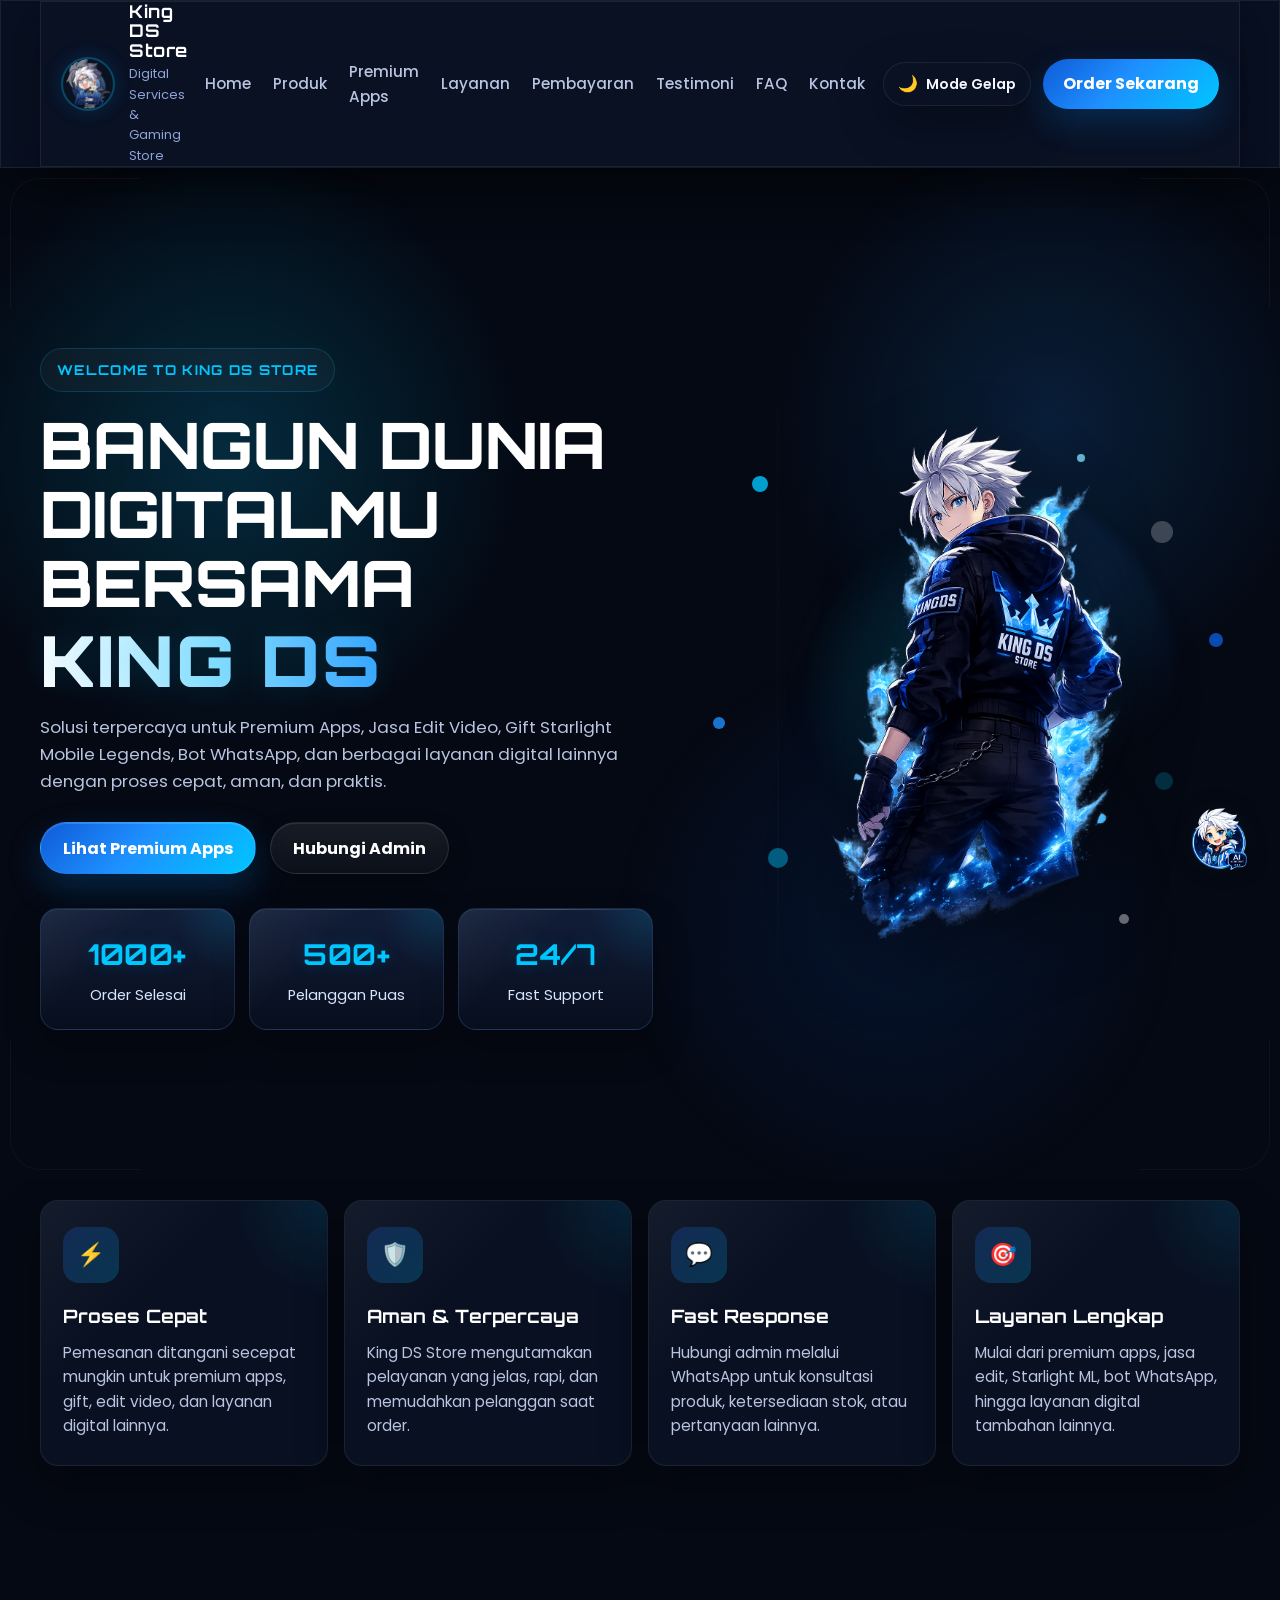
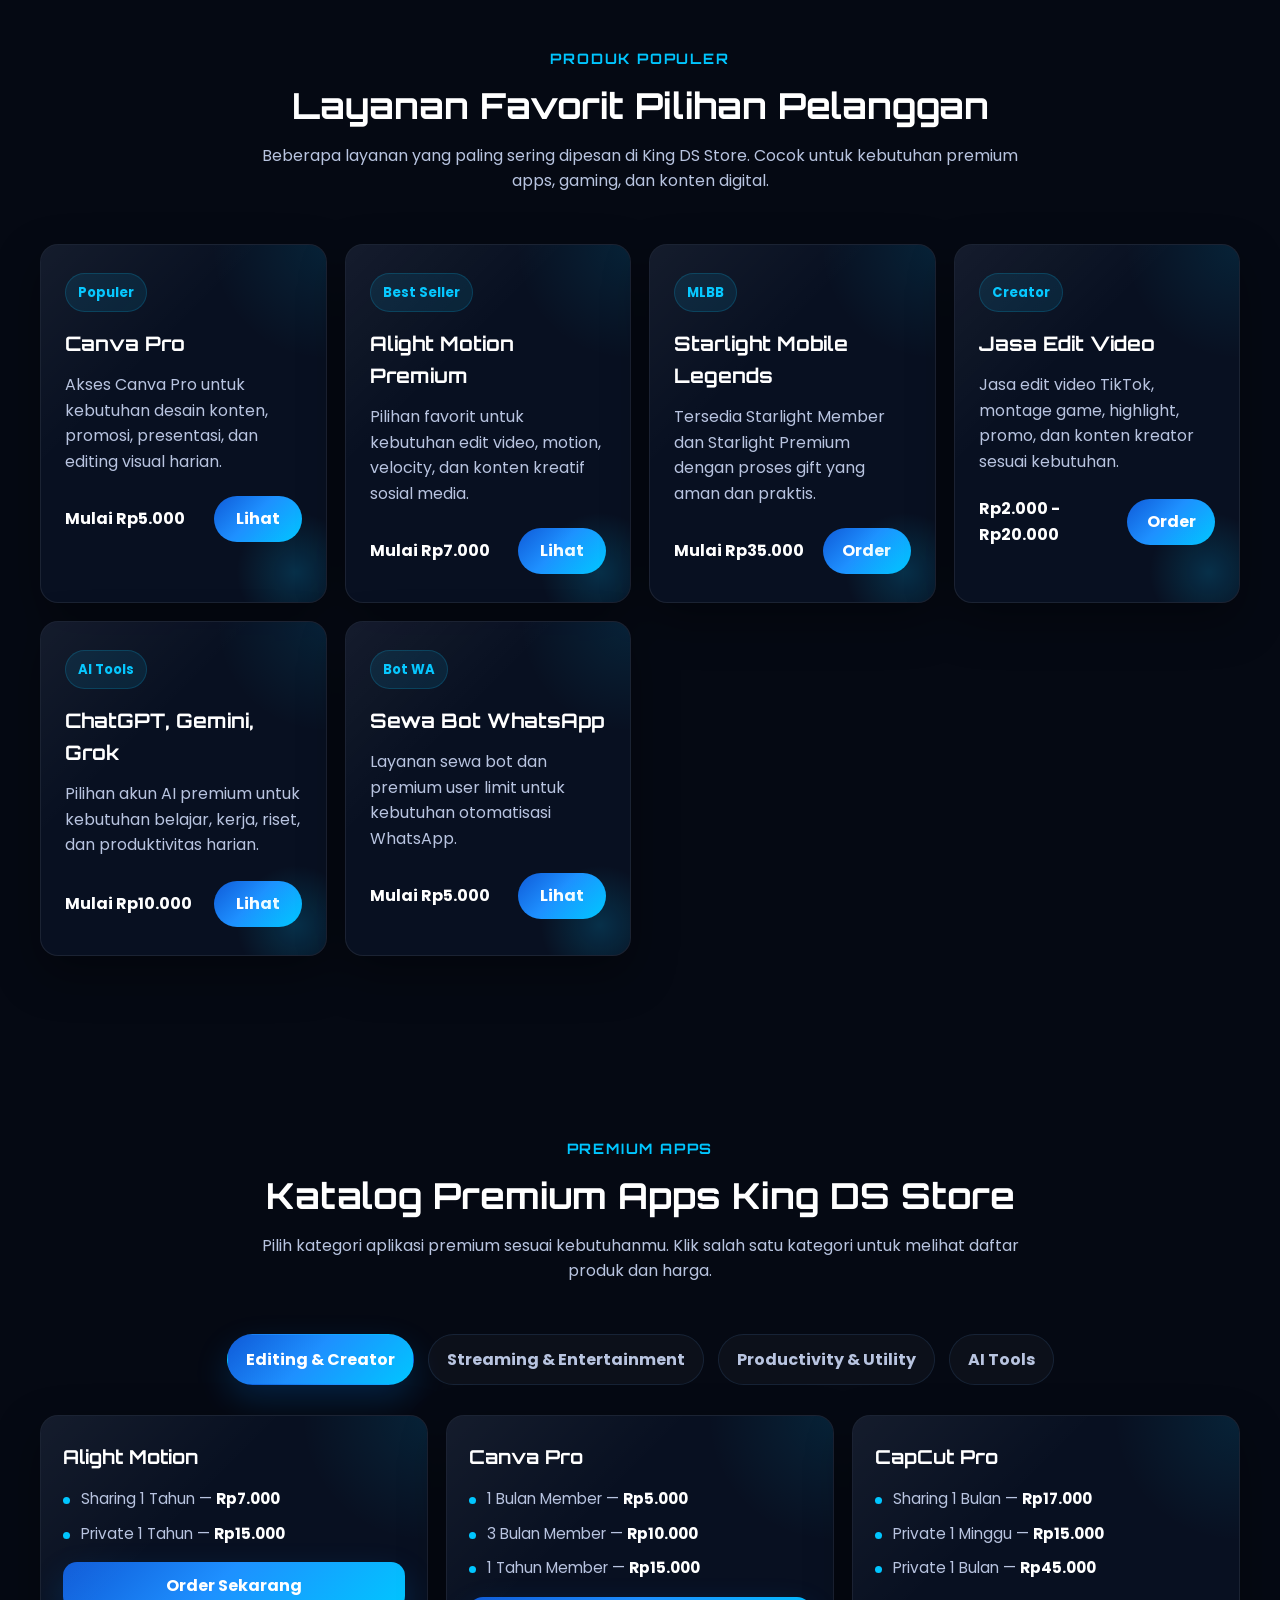
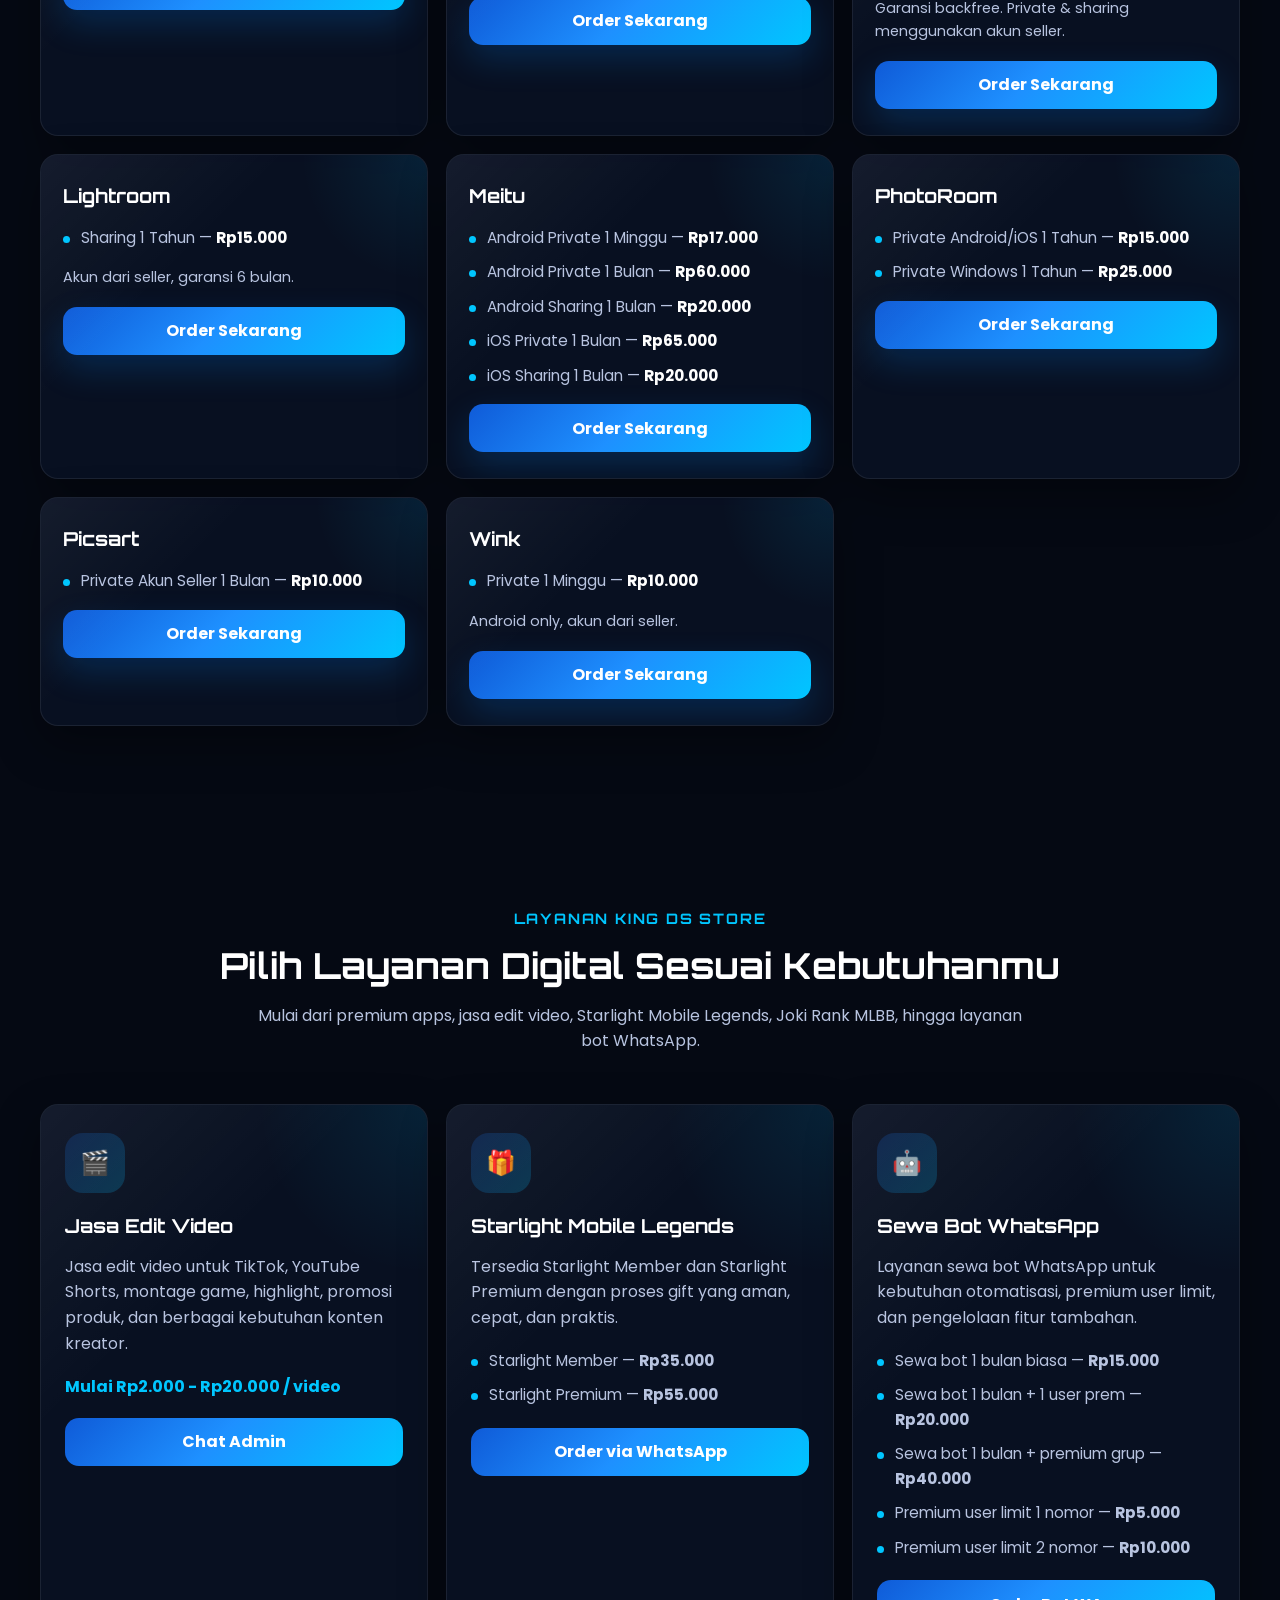
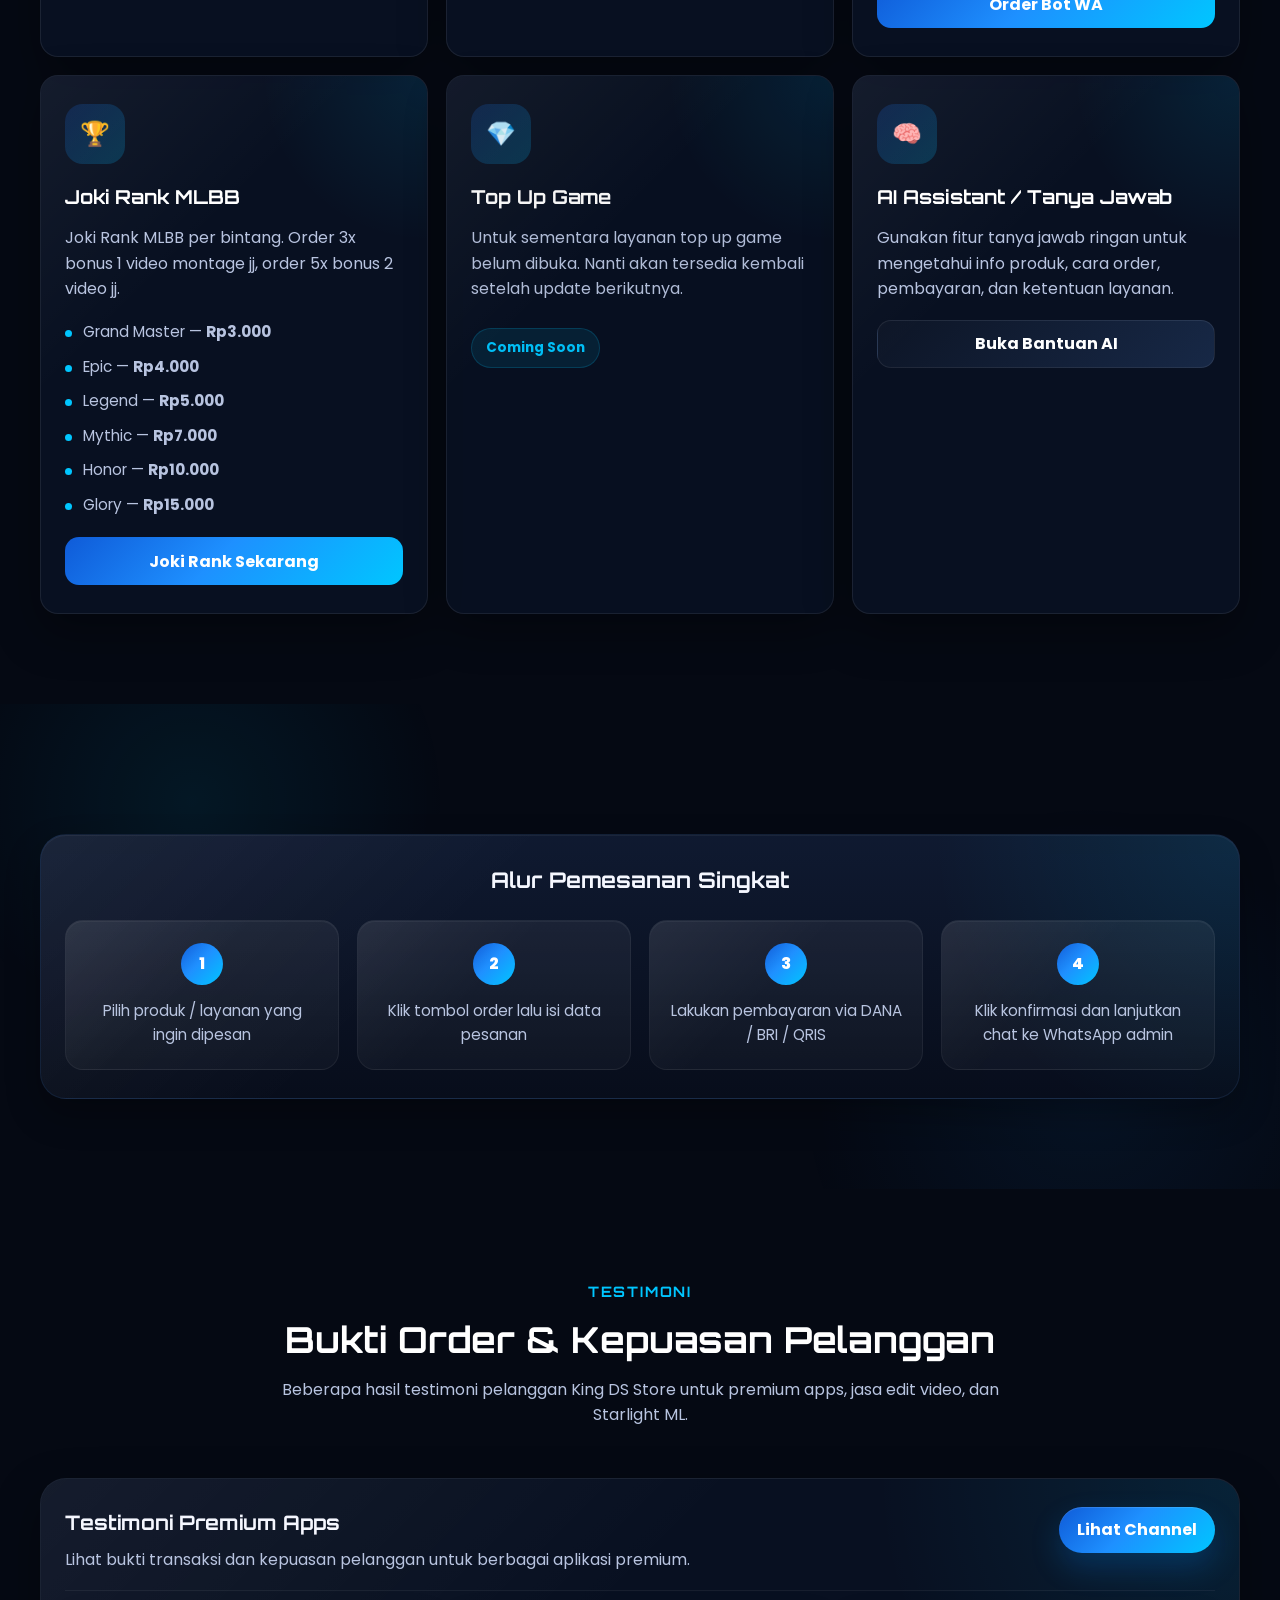
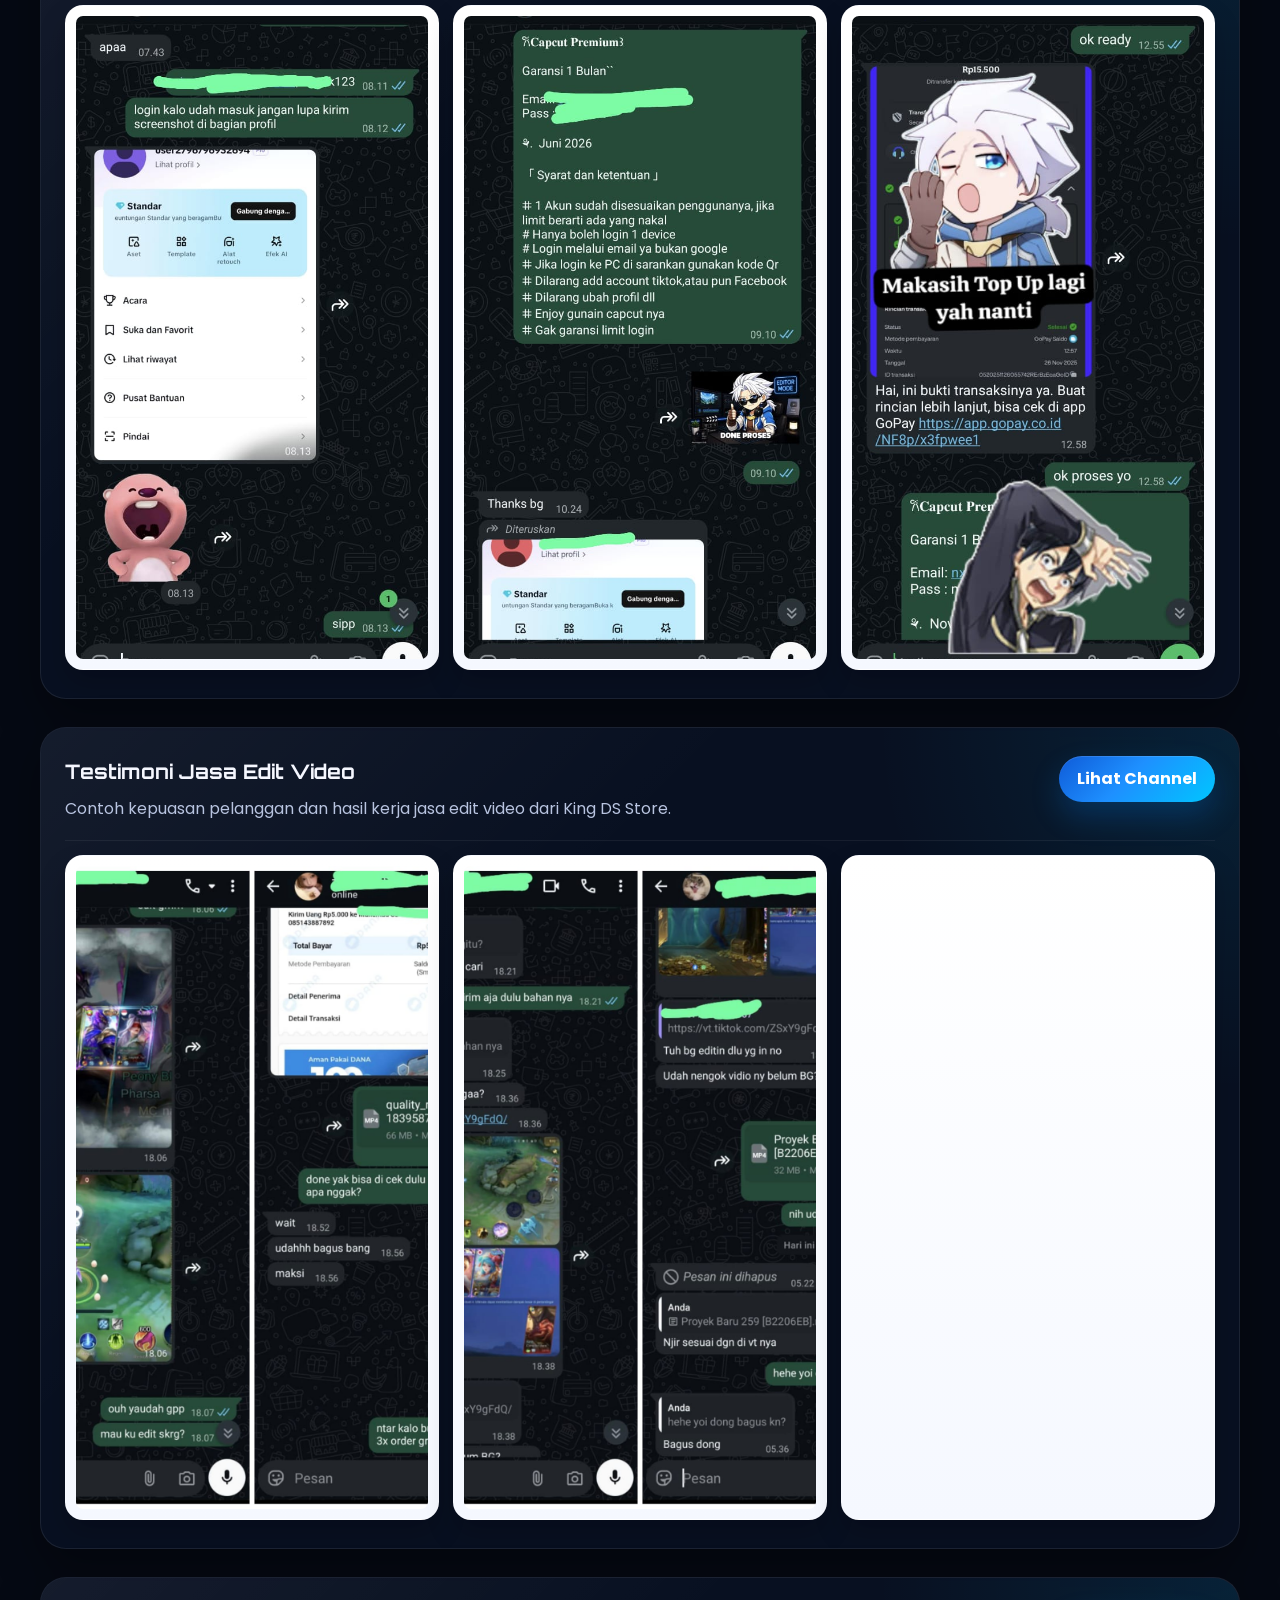
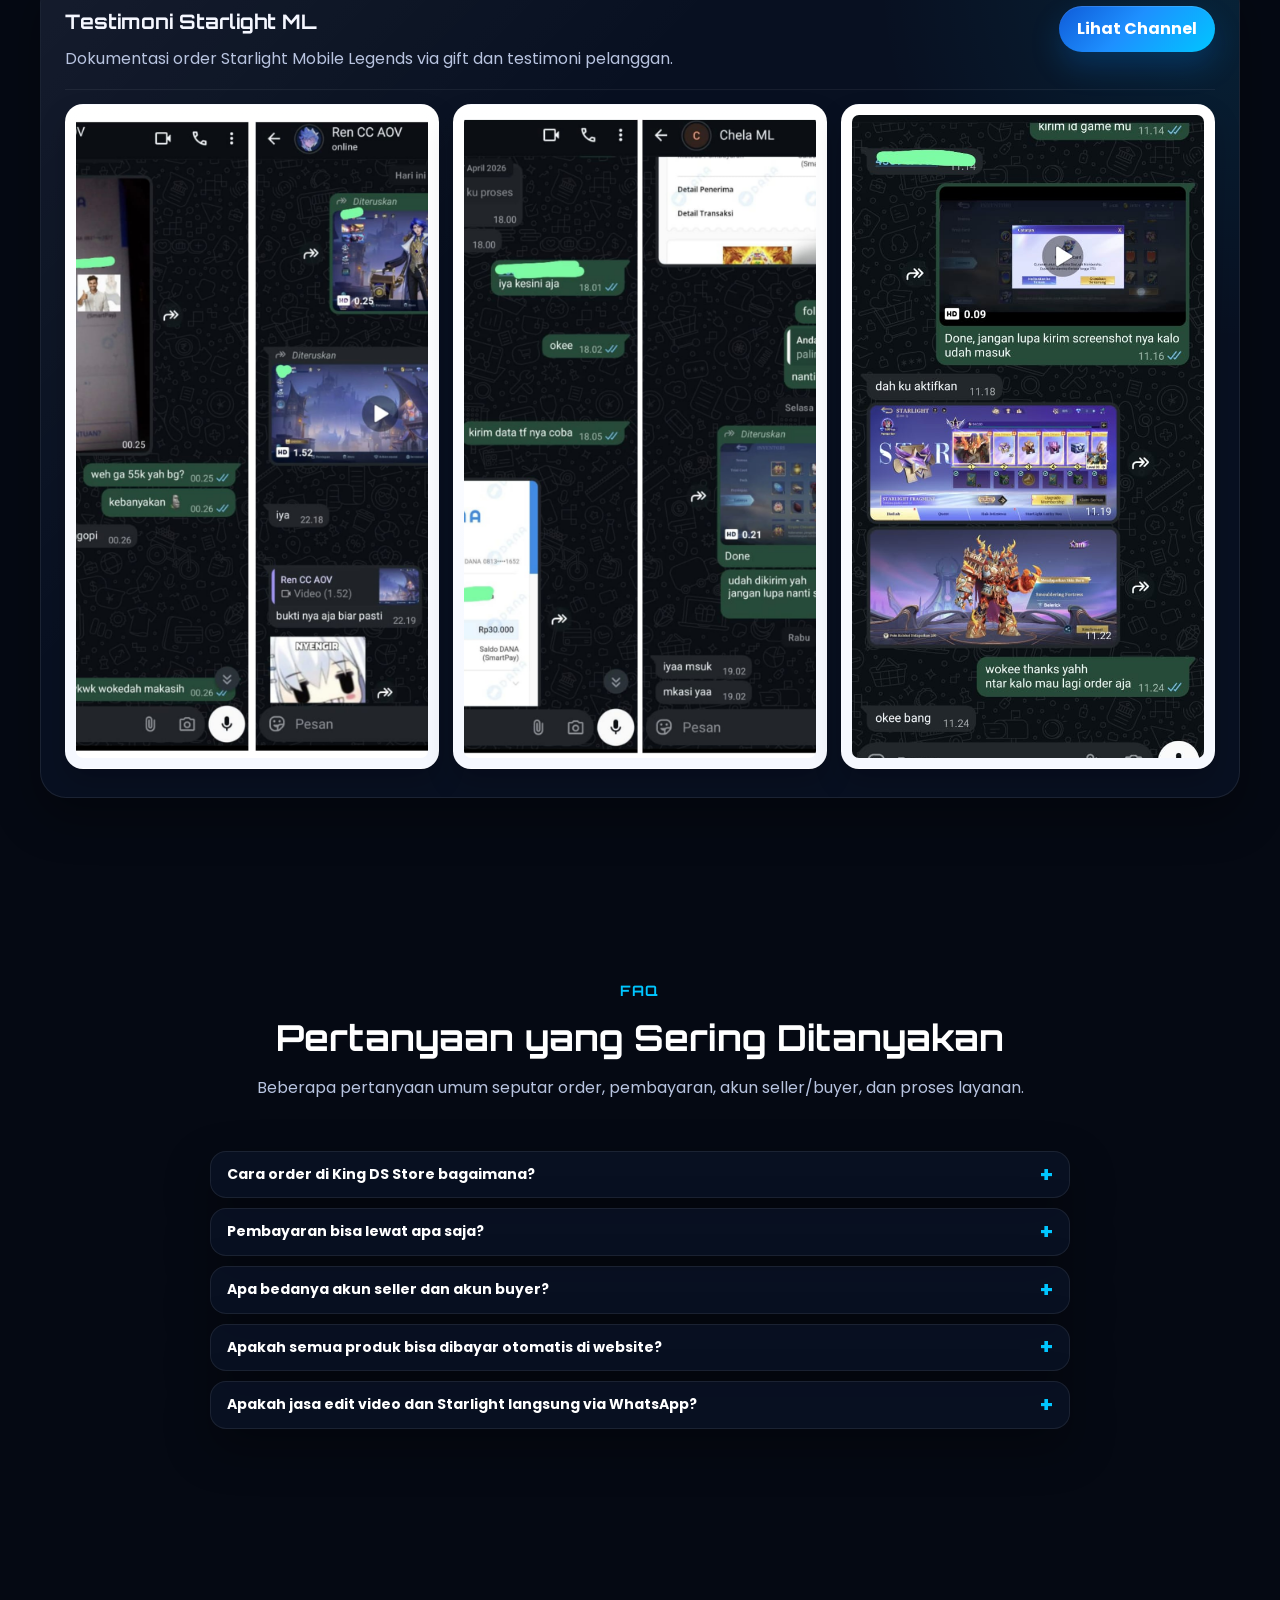
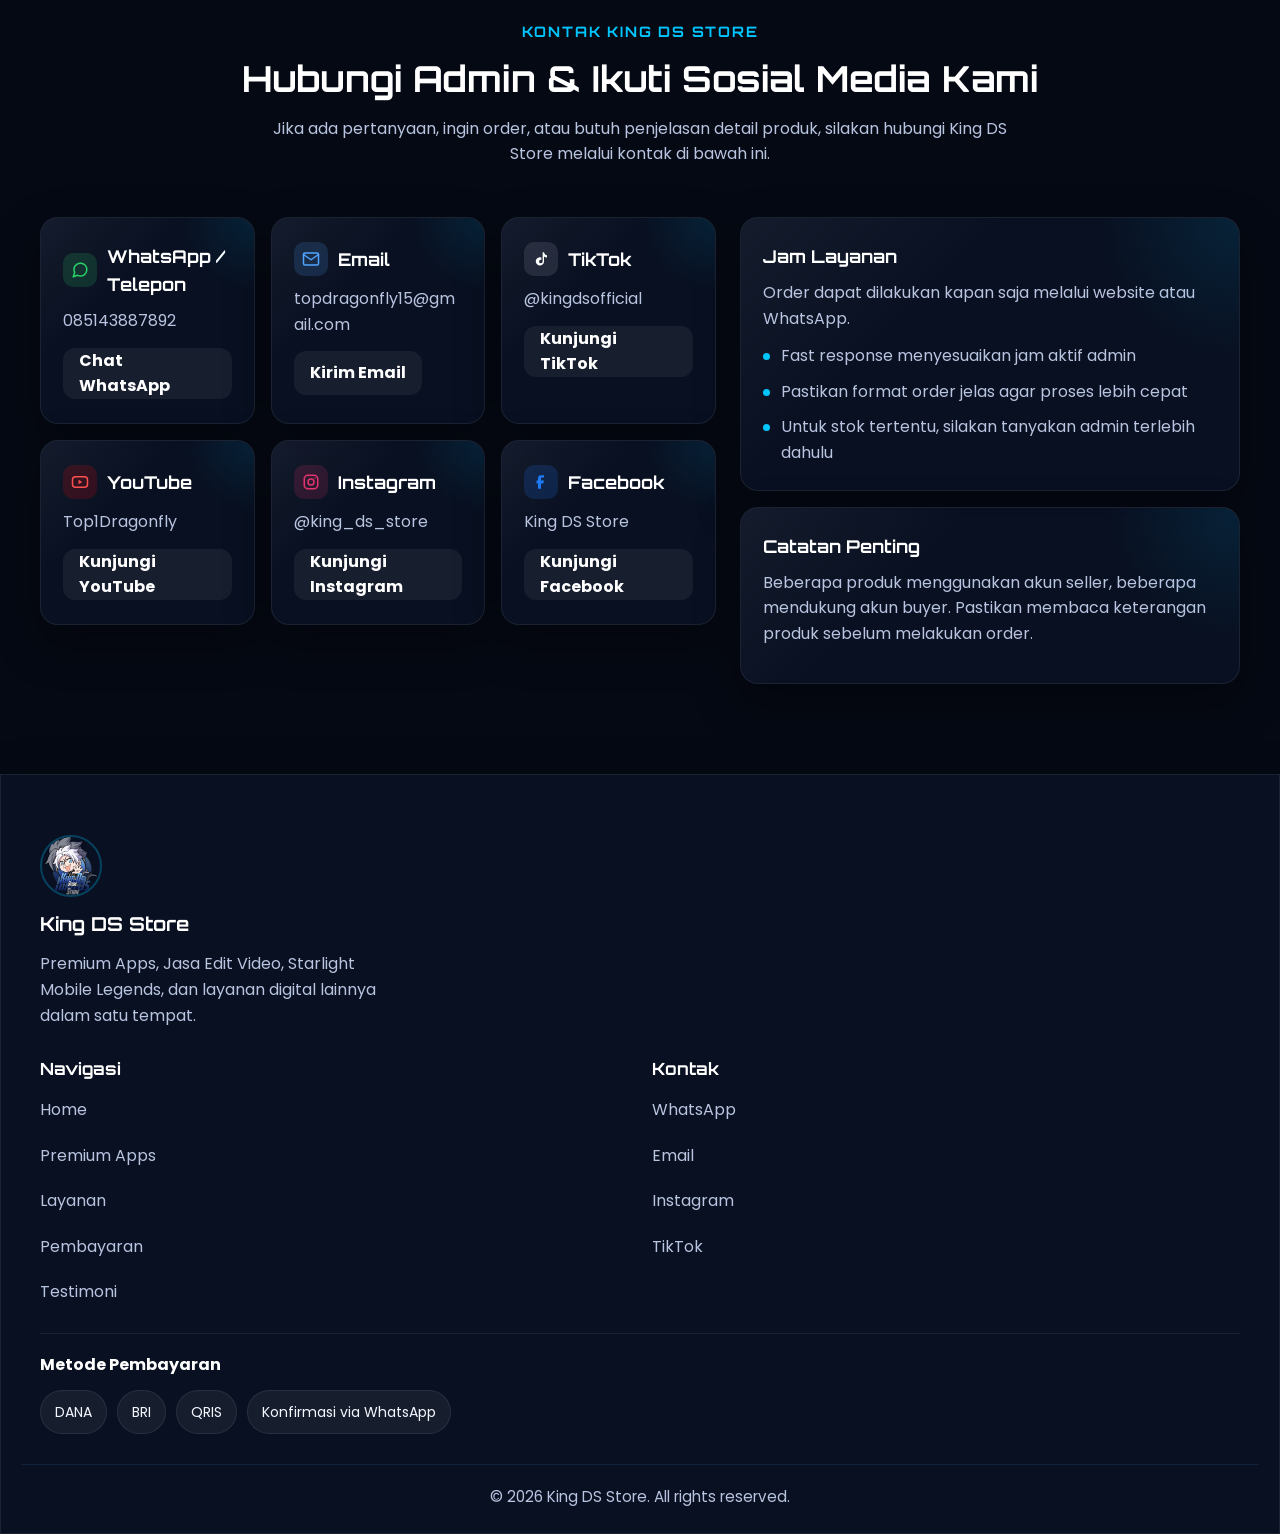
==== index.html @ 2c6654a7 "Perbaiki responsif mobile, modal order, footer, kontak, dan tambah layanan Joki Rank MLBB" ====
<!DOCTYPE html>
<html lang="id">
<head>
    <meta charset="UTF-8">
    <meta name="viewport" content="width=device-width, initial-scale=1.0">
    <title>King DS Store | Premium Apps, Jasa Edit, Starlight & Bot WhatsApp</title>
    <meta
        name="description"
        content="King DS Store menyediakan premium apps, jasa edit video, Starlight Mobile Legends, bot WhatsApp, dan layanan digital lainnya dengan proses cepat dan terpercaya."
    >

    <!-- Favicon -->
    <link rel="icon" type="image/png" href="images/logo.png">
    <link rel="apple-touch-icon" href="images/logo.png">

    <!-- Open Graph (preview saat link dibagikan ke WhatsApp/Facebook/dll) -->
    <meta property="og:type" content="website">
    <meta property="og:title" content="King DS Store | Premium Apps, Jasa Edit, Starlight & Bot WhatsApp">
    <meta
        property="og:description"
        content="Premium apps, jasa edit video, Starlight Mobile Legends, Joki Rank MLBB, bot WhatsApp, dan layanan digital lainnya dengan proses cepat dan terpercaya."
    >
    <meta property="og:image" content="images/logo.png">

    <!-- Twitter Card -->
    <meta name="twitter:card" content="summary">
    <meta name="twitter:title" content="King DS Store | Premium Apps, Jasa Edit, Starlight & Bot WhatsApp">
    <meta
        name="twitter:description"
        content="Premium apps, jasa edit video, Starlight Mobile Legends, Joki Rank MLBB, bot WhatsApp, dan layanan digital lainnya."
    >
    <meta name="twitter:image" content="images/logo.png">

    <!-- Google Fonts -->
    <link rel="preconnect" href="https://fonts.googleapis.com">
    <link rel="preconnect" href="https://fonts.gstatic.com" crossorigin>
    <link
        href="https://fonts.googleapis.com/css2?family=Orbitron:wght@500;700;800;900&family=Poppins:wght@400;500;600;700;800&display=swap"
        rel="stylesheet"
    >

    <!-- Main CSS -->
    <link rel="stylesheet" href="css/style.css">
</head>
<body>
    <!-- Background Rain -->
    <div class="rain-layer" id="rainLayer"></div>

    <!-- =========================
         NAVBAR
    ========================== -->
    <header>
        <nav class="navbar">
            <div class="logo">
                <img src="images/logo.png" alt="King DS Store" decoding="async">
                <div class="logo-text">
                    <h2>King DS Store</h2>
                    <p>Digital Services & Gaming Store</p>
                </div>
            </div>

            <button class="menu-toggle" id="menuToggle" aria-label="Buka Menu">
                <span></span>
                <span></span>
                <span></span>
            </button>

            <ul class="nav-menu" id="navMenu">
                <li><a href="#home">Home</a></li>
                <li><a href="#popular-products">Produk</a></li>
                <li><a href="#premium-apps">Premium Apps</a></li>
                <li><a href="#services">Layanan</a></li>
                <li><a href="#payments">Pembayaran</a></li>
                <li><a href="#testimonials">Testimoni</a></li>
                <li><a href="#faq">FAQ</a></li>
                <li><a href="#contact">Kontak</a></li>
            </ul>

<div class="nav-actions">
    <button id="themeToggle" class="theme-toggle" type="button" aria-label="Ganti mode tema">
        <span class="theme-toggle-icon">🌙</span>
        <span class="theme-toggle-text">Mode Gelap</span>
    </button>

    <a
        href="https://wa.me/6285143887892"
        target="_blank"
        rel="noopener noreferrer"
        class="btn-order"
    >
        Order Sekarang
    </a>
</div>
        </nav>
    </header>

    <!-- =========================
         HERO SECTION
    ========================== -->
    <section class="hero" id="home">
        <div class="hero-corner top-left"></div>
        <div class="hero-corner top-right"></div>
        <div class="hero-corner bottom-left"></div>
        <div class="hero-corner bottom-right"></div>

        <div class="hero-container">
            <!-- Hero Content -->
            <div class="hero-content">
                <p class="hero-subtitle">WELCOME TO KING DS STORE</p>

                <h1 class="hero-title">
                    <span class="title-main">Bangun Dunia Digitalmu Bersama</span>
                    <span class="title-brand">KING DS</span>
                </h1>

                <p class="hero-description">
                    Solusi terpercaya untuk Premium Apps, Jasa Edit Video, Gift Starlight Mobile Legends,
                    Bot WhatsApp, dan berbagai layanan digital lainnya dengan proses cepat, aman, dan praktis.
                </p>

                <div class="hero-buttons">
                    <a href="#premium-apps" class="btn-primary">Lihat Premium Apps</a>
                    <a href="#contact" class="btn-secondary">Hubungi Admin</a>
                </div>

                <div class="hero-stats">
                    <div class="stat-box">
                        <h3>1000+</h3>
                        <p>Order Selesai</p>
                    </div>

                    <div class="stat-box">
                        <h3>500+</h3>
                        <p>Pelanggan Puas</p>
                    </div>

                    <div class="stat-box">
                        <h3>24/7</h3>
                        <p>Fast Support</p>
                    </div>
                </div>
            </div>

            <!-- Hero Image -->
            <div class="hero-image">
                <span class="hero-shape shape-1"></span>
                <span class="hero-shape shape-2"></span>
                <span class="hero-shape shape-3"></span>
                <span class="hero-shape shape-4"></span>
                <span class="hero-shape shape-5"></span>
                <span class="hero-shape shape-6"></span>
                <span class="hero-shape shape-7"></span>
                <span class="hero-shape shape-8"></span>
                <span class="hero-shape shape-9"></span>

                <img src="images/hero/kingds-character.png" alt="King DS Character" decoding="async">
            </div>
        </div>
    </section>

    <!-- =========================
         FEATURES / KEUNGGULAN
    ========================== -->
    <section class="features" id="features">
        <div class="features-container">
            <div class="feature-card">
                <div class="feature-icon">⚡</div>
                <h3>Proses Cepat</h3>
                <p>
                    Pemesanan ditangani secepat mungkin untuk premium apps, gift, edit video,
                    dan layanan digital lainnya.
                </p>
            </div>

            <div class="feature-card">
                <div class="feature-icon">🛡️</div>
                <h3>Aman & Terpercaya</h3>
                <p>
                    King DS Store mengutamakan pelayanan yang jelas, rapi, dan memudahkan pelanggan saat order.
                </p>
            </div>

            <div class="feature-card">
                <div class="feature-icon">💬</div>
                <h3>Fast Response</h3>
                <p>
                    Hubungi admin melalui WhatsApp untuk konsultasi produk, ketersediaan stok,
                    atau pertanyaan lainnya.
                </p>
            </div>

            <div class="feature-card">
                <div class="feature-icon">🎯</div>
                <h3>Layanan Lengkap</h3>
                <p>
                    Mulai dari premium apps, jasa edit, Starlight ML, bot WhatsApp,
                    hingga layanan digital tambahan lainnya.
                </p>
            </div>
        </div>
    </section>

    <!-- =========================
         PRODUK POPULER
    ========================== -->
    <section class="popular-products" id="popular-products">
        <div class="products-header">
            <p class="section-subtitle">PRODUK POPULER</p>
            <h2 class="section-title">Layanan Favorit Pilihan Pelanggan</h2>
            <p class="section-description">
                Beberapa layanan yang paling sering dipesan di King DS Store. Cocok untuk kebutuhan
                premium apps, gaming, dan konten digital.
            </p>
        </div>

        <div class="products-container">
            <div class="product-card">
                <div class="product-badge">Populer</div>
                <h3>Canva Pro</h3>
                <p>
                    Akses Canva Pro untuk kebutuhan desain konten, promosi, presentasi,
                    dan editing visual harian.
                </p>
                <div class="product-footer">
                    <span class="product-price">Mulai Rp5.000</span>
                    <a href="#premium-apps" class="product-btn">Lihat</a>
                </div>
            </div>

            <div class="product-card">
                <div class="product-badge">Best Seller</div>
                <h3>Alight Motion Premium</h3>
                <p>
                    Pilihan favorit untuk kebutuhan edit video, motion, velocity,
                    dan konten kreatif sosial media.
                </p>
                <div class="product-footer">
                    <span class="product-price">Mulai Rp7.000</span>
                    <a href="#premium-apps" class="product-btn">Lihat</a>
                </div>
            </div>

            <div class="product-card">
                <div class="product-badge">MLBB</div>
                <h3>Starlight Mobile Legends</h3>
                <p>
                    Tersedia Starlight Member dan Starlight Premium dengan proses gift
                    yang aman dan praktis.
                </p>
                <div class="product-footer">
                    <span class="product-price">Mulai Rp35.000</span>
                    <a href="#starlight" class="product-btn">Order</a>
                </div>
            </div>

            <div class="product-card">
                <div class="product-badge">Creator</div>
                <h3>Jasa Edit Video</h3>
                <p>
                    Jasa edit video TikTok, montage game, highlight, promo,
                    dan konten kreator sesuai kebutuhan.
                </p>
                <div class="product-footer">
                    <span class="product-price">Rp2.000 - Rp20.000</span>
                    <a href="#video-edit" class="product-btn">Order</a>
                </div>
            </div>

            <div class="product-card">
                <div class="product-badge">AI Tools</div>
                <h3>ChatGPT, Gemini, Grok</h3>
                <p>
                    Pilihan akun AI premium untuk kebutuhan belajar, kerja, riset,
                    dan produktivitas harian.
                </p>
                <div class="product-footer">
                    <span class="product-price">Mulai Rp10.000</span>
                    <a href="#premium-apps" class="product-btn">Lihat</a>
                </div>
            </div>

            <div class="product-card">
                <div class="product-badge">Bot WA</div>
                <h3>Sewa Bot WhatsApp</h3>
                <p>
                    Layanan sewa bot dan premium user limit untuk kebutuhan otomatisasi WhatsApp.
                </p>
                <div class="product-footer">
                    <span class="product-price">Mulai Rp5.000</span>
                    <a href="#bot-wa" class="product-btn">Lihat</a>
                </div>
            </div>
        </div>
    </section>

    <!-- =========================
         PREMIUM APPS
    ========================== -->
    <section class="premium-apps" id="premium-apps">
        <div class="premium-header">
            <p class="section-subtitle">PREMIUM APPS</p>
            <h2 class="section-title">Katalog Premium Apps King DS Store</h2>
            <p class="section-description">
                Pilih kategori aplikasi premium sesuai kebutuhanmu. Klik salah satu kategori
                untuk melihat daftar produk dan harga.
            </p>
        </div>

        <!-- Premium Tabs -->
        <div class="premium-tabs">
            <button class="premium-tab active" data-target="tab-editing">Editing & Creator</button>
            <button class="premium-tab" data-target="tab-entertainment">Streaming & Entertainment</button>
            <button class="premium-tab" data-target="tab-productivity">Productivity & Utility</button>
            <button class="premium-tab" data-target="tab-ai">AI Tools</button>
        </div>

        <!-- TAB 1 -->
        <div class="premium-panel active" id="tab-editing">
            <div class="premium-grid">
                <div class="premium-card">
                    <h3>Alight Motion</h3>
                    <ul>
                        <li>Sharing 1 Tahun — <strong>Rp7.000</strong></li>
                        <li>Private 1 Tahun — <strong>Rp15.000</strong></li>
                    </ul>
                    <a
                        href="#"
                        class="premium-order-btn"
                        data-product="Alight Motion"
                        data-category="Premium Apps"
                        data-price="Mulai Rp7.000"
                    >
                        Order Sekarang
                    </a>
                </div>

                <div class="premium-card">
                    <h3>Canva Pro</h3>
                    <ul>
                        <li>1 Bulan Member — <strong>Rp5.000</strong></li>
                        <li>3 Bulan Member — <strong>Rp10.000</strong></li>
                        <li>1 Tahun Member — <strong>Rp15.000</strong></li>
                    </ul>
                    <a
                        href="#"
                        class="premium-order-btn"
                        data-product="Canva Pro"
                        data-category="Premium Apps"
                        data-price="Mulai Rp5.000"
                    >
                        Order Sekarang
                    </a>
                </div>

                <div class="premium-card">
                    <h3>CapCut Pro</h3>
                    <ul>
                        <li>Sharing 1 Bulan — <strong>Rp17.000</strong></li>
                        <li>Private 1 Minggu — <strong>Rp15.000</strong></li>
                        <li>Private 1 Bulan — <strong>Rp45.000</strong></li>
                    </ul>
                    <p class="premium-note">
                        Garansi backfree. Private & sharing menggunakan akun seller.
                    </p>
                    <a
                        href="#"
                        class="premium-order-btn"
                        data-product="CapCut Pro"
                        data-category="Premium Apps"
                        data-price="Mulai Rp15.000"
                    >
                        Order Sekarang
                    </a>
                </div>

                <div class="premium-card">
                    <h3>Lightroom</h3>
                    <ul>
                        <li>Sharing 1 Tahun — <strong>Rp15.000</strong></li>
                    </ul>
                    <p class="premium-note">Akun dari seller, garansi 6 bulan.</p>
                    <a
                        href="#"
                        class="premium-order-btn"
                        data-product="Lightroom"
                        data-category="Premium Apps"
                        data-price="Rp15.000"
                    >
                        Order Sekarang
                    </a>
                </div>

                <div class="premium-card">
                    <h3>Meitu</h3>
                    <ul>
                        <li>Android Private 1 Minggu — <strong>Rp17.000</strong></li>
                        <li>Android Private 1 Bulan — <strong>Rp60.000</strong></li>
                        <li>Android Sharing 1 Bulan — <strong>Rp20.000</strong></li>
                        <li>iOS Private 1 Bulan — <strong>Rp65.000</strong></li>
                        <li>iOS Sharing 1 Bulan — <strong>Rp20.000</strong></li>
                    </ul>
                    <a
                        href="#"
                        class="premium-order-btn"
                        data-product="Meitu"
                        data-category="Premium Apps"
                        data-price="Mulai Rp17.000"
                    >
                        Order Sekarang
                    </a>
                </div>

                <div class="premium-card">
                    <h3>PhotoRoom</h3>
                    <ul>
                        <li>Private Android/iOS 1 Tahun — <strong>Rp15.000</strong></li>
                        <li>Private Windows 1 Tahun — <strong>Rp25.000</strong></li>
                    </ul>
                    <a
                        href="#"
                        class="premium-order-btn"
                        data-product="PhotoRoom"
                        data-category="Premium Apps"
                        data-price="Mulai Rp15.000"
                    >
                        Order Sekarang
                    </a>
                </div>

                <div class="premium-card">
                    <h3>Picsart</h3>
                    <ul>
                        <li>Private Akun Seller 1 Bulan — <strong>Rp10.000</strong></li>
                    </ul>
                    <a
                        href="#"
                        class="premium-order-btn"
                        data-product="Picsart"
                        data-category="Premium Apps"
                        data-price="Rp10.000"
                    >
                        Order Sekarang
                    </a>
                </div>

                <div class="premium-card">
                    <h3>Wink</h3>
                    <ul>
                        <li>Private 1 Minggu — <strong>Rp10.000</strong></li>
                    </ul>
                    <p class="premium-note">Android only, akun dari seller.</p>
                    <a
                        href="#"
                        class="premium-order-btn"
                        data-product="Wink"
                        data-category="Premium Apps"
                        data-price="Rp10.000"
                    >
                        Order Sekarang
                    </a>
                </div>
            </div>
        </div>

        <!-- TAB 2 -->
        <div class="premium-panel" id="tab-entertainment">
            <div class="premium-grid">
                <div class="premium-card">
                    <h3>Apple Music</h3>
                    <ul>
                        <li>Invite 1 Bulan — <strong>Rp10.000</strong></li>
                        <li>Famhead 1 Bulan — <strong>Rp20.000</strong></li>
                    </ul>
                    <p class="premium-note">Akun seller / invite akun bisa dari pembeli.</p>
                    <a href="#" class="premium-order-btn" data-product="Apple Music" data-category="Premium Apps" data-price="Mulai Rp10.000">
                        Order Sekarang
                    </a>
                </div>

                <div class="premium-card">
                    <h3>Bstation</h3>
                    <ul>
                        <li>Sharing 1 Bulan — <strong>Rp10.000</strong></li>
                        <li>Sharing 3 Bulan — <strong>Rp15.000</strong></li>
                        <li>Sharing 1 Tahun — <strong>Rp25.000</strong></li>
                        <li>Private 1 Bulan — <strong>Rp30.000</strong></li>
                        <li>Private 1 Tahun — <strong>Rp160.000</strong></li>
                    </ul>
                    <a href="#" class="premium-order-btn" data-product="Bstation" data-category="Premium Apps" data-price="Mulai Rp10.000">
                        Order Sekarang
                    </a>
                </div>

                <div class="premium-card">
                    <h3>Dramabox</h3>
                    <ul>
                        <li>1 Bulan — <strong>Rp20.000</strong></li>
                    </ul>
                    <p class="premium-note">Akun dari seller.</p>
                    <a href="#" class="premium-order-btn" data-product="Dramabox" data-category="Premium Apps" data-price="Rp20.000">
                        Order Sekarang
                    </a>
                </div>

                <div class="premium-card">
                    <h3>iQIYI</h3>
                    <ul>
                        <li>Sharing 1 Bulan — <strong>Rp10.000</strong></li>
                        <li>Sharing 1 Bulan Anti Limit — <strong>Rp20.000</strong></li>
                        <li>Sharing 1 Tahun — <strong>Rp25.000</strong></li>
                        <li>Private 1 Bulan — <strong>Rp33.000</strong></li>
                    </ul>
                    <a href="#" class="premium-order-btn" data-product="iQIYI" data-category="Premium Apps" data-price="Mulai Rp10.000">
                        Order Sekarang
                    </a>
                </div>

                <div class="premium-card">
                    <h3>LokLok</h3>
                    <ul>
                        <li>Basic 1 Bulan — <strong>Rp20.000</strong></li>
                        <li>Standar 1 Bulan — <strong>Rp25.000</strong></li>
                    </ul>
                    <p class="premium-note">Basic tidak bisa login TV. Standar bisa login TV.</p>
                    <a href="#" class="premium-order-btn" data-product="LokLok" data-category="Premium Apps" data-price="Mulai Rp20.000">
                        Order Sekarang
                    </a>
                </div>

                <div class="premium-card">
                    <h3>Netflix</h3>
                    <ul>
                        <li>1 Profil 1 User 1 Bulan — <strong>Rp40.000</strong></li>
                        <li>1 Profil 2 User 1 Bulan — <strong>Rp24.000</strong></li>
                        <li>2 Bulan & 3 Bulan tersedia</li>
                    </ul>
                    <p class="premium-note">Akun seller. Detail screen limit akan dijelaskan saat order.</p>
                    <a href="#" class="premium-order-btn" data-product="Netflix" data-category="Premium Apps" data-price="Mulai Rp24.000">
                        Order Sekarang
                    </a>
                </div>

                <div class="premium-card">
                    <h3>Spotify</h3>
                    <ul>
                        <li>1 Bulan — <strong>Rp22.000</strong></li>
                        <li>2 Bulan — <strong>Rp35.000</strong></li>
                    </ul>
                    <p class="premium-note">Legal paid. Bisa akun sendiri atau akun toko.</p>
                    <a href="#" class="premium-order-btn" data-product="Spotify" data-category="Premium Apps" data-price="Mulai Rp22.000">
                        Order Sekarang
                    </a>
                </div>

                <div class="premium-card">
                    <h3>Vidio</h3>
                    <ul>
                        <li>Platinum Sharing 1 Bulan — <strong>Rp25.000</strong></li>
                        <li>Platinum Private 1 Bulan — <strong>Rp50.000</strong></li>
                        <li>Mobile Sharing 1 Bulan — <strong>Rp23.000</strong></li>
                        <li>Mobile Private 1 Bulan — <strong>Rp40.000</strong></li>
                    </ul>
                    <a href="#" class="premium-order-btn" data-product="Vidio" data-category="Premium Apps" data-price="Mulai Rp23.000">
                        Order Sekarang
                    </a>
                </div>

                <div class="premium-card">
                    <h3>Viu</h3>
                    <ul>
                        <li>1 Bulan — <strong>Rp5.000</strong></li>
                        <li>2 Bulan — <strong>Rp7.000</strong></li>
                        <li>3 Bulan — <strong>Rp10.000</strong></li>
                        <li>6 Bulan — <strong>Rp12.000</strong></li>
                        <li>1 Tahun — <strong>Rp15.000</strong></li>
                    </ul>
                    <a href="#" class="premium-order-btn" data-product="Viu" data-category="Premium Apps" data-price="Mulai Rp5.000">
                        Order Sekarang
                    </a>
                </div>

                <div class="premium-card">
                    <h3>Youku</h3>
                    <ul>
                        <li>Sharing 1 Bulan — <strong>Rp8.000</strong></li>
                        <li>Sharing 3 Bulan — <strong>Rp15.000</strong></li>
                        <li>Sharing 1 Tahun — <strong>Rp26.000</strong></li>
                        <li>Private 1 Bulan — <strong>Rp35.000</strong></li>
                    </ul>
                    <a href="#" class="premium-order-btn" data-product="Youku" data-category="Premium Apps" data-price="Mulai Rp8.000">
                        Order Sekarang
                    </a>
                </div>

                <div class="premium-card">
                    <h3>YouTube Premium</h3>
                    <ul>
                        <li>Individu akun seller — <strong>Rp12.000</strong></li>
                        <li>Individu akun buyer — <strong>Rp8.000</strong></li>
                        <li>Family head akun seller — <strong>Rp15.000</strong></li>
                        <li>Family head akun buyer — <strong>Rp13.000</strong></li>
                        <li>Invite family akun seller — <strong>Rp10.000</strong></li>
                        <li>Invite family akun buyer — <strong>Rp6.000</strong></li>
                    </ul>
                    <p class="premium-note">Wajib email fresh / baru agar tidak ada verifikasi.</p>
                    <a href="#" class="premium-order-btn" data-product="YouTube Premium" data-category="Premium Apps" data-price="Mulai Rp6.000">
                        Order Sekarang
                    </a>
                </div>
            </div>
        </div>

        <!-- TAB 3 -->
        <div class="premium-panel" id="tab-productivity">
            <div class="premium-grid">
                <div class="premium-card">
                    <h3>CamScanner Pro</h3>
                    <ul>
                        <li>Sharing — <strong>Rp8.000</strong></li>
                        <li>Private — <strong>Rp15.000</strong></li>
                    </ul>
                    <p class="premium-note">Durasi 1 bulan, akun dari seller.</p>
                    <a href="#" class="premium-order-btn" data-product="CamScanner Pro" data-category="Premium Apps" data-price="Mulai Rp8.000">
                        Order Sekarang
                    </a>
                </div>

                <div class="premium-card">
                    <h3>CamScanner+</h3>
                    <ul>
                        <li>Lifetime — <strong>Rp20.000</strong></li>
                    </ul>
                    <p class="premium-note">iOS only, bisa login akun sendiri, hapus watermark only.</p>
                    <a href="#" class="premium-order-btn" data-product="CamScanner+" data-category="Premium Apps" data-price="Rp20.000">
                        Order Sekarang
                    </a>
                </div>

                <div class="premium-card">
                    <h3>I Love PDF</h3>
                    <ul>
                        <li>Private 1 Minggu — <strong>Rp8.000</strong></li>
                    </ul>
                    <p class="premium-note">Akun dari seller.</p>
                    <a href="#" class="premium-order-btn" data-product="I Love PDF" data-category="Premium Apps" data-price="Rp8.000">
                        Order Sekarang
                    </a>
                </div>

                <div class="premium-card">
                    <h3>Scribd</h3>
                    <ul>
                        <li>Sharing 1 Bulan — <strong>Rp10.000</strong></li>
                        <li>Private 1 Bulan — <strong>Rp15.000</strong></li>
                    </ul>
                    <a href="#" class="premium-order-btn" data-product="Scribd" data-category="Premium Apps" data-price="Mulai Rp10.000">
                        Order Sekarang
                    </a>
                </div>

                <div class="premium-card">
                    <h3>Zoom</h3>
                    <ul>
                        <li>Private 100p 2 Minggu — <strong>Rp15.000</strong></li>
                        <li>Private 100p 1 Bulan — <strong>Rp25.000</strong></li>
                    </ul>
                    <a href="#" class="premium-order-btn" data-product="Zoom" data-category="Premium Apps" data-price="Mulai Rp15.000">
                        Order Sekarang
                    </a>
                </div>
            </div>
        </div>

        <!-- TAB 4 -->
        <div class="premium-panel" id="tab-ai">
            <div class="premium-grid">
                <div class="premium-card">
                    <h3>ChatGPT</h3>
                    <ul>
                        <li>Sharing 1 Bulan — <strong>Rp10.000</strong></li>
                        <li>Langganan Go Sharing 1 Bulan — <strong>Rp40.000</strong></li>
                    </ul>
                    <p class="premium-note">Menggunakan akun dari seller.</p>
                    <a href="#" class="premium-order-btn" data-product="ChatGPT" data-category="Premium Apps" data-price="Mulai Rp10.000">
                        Order Sekarang
                    </a>
                </div>

                <div class="premium-card">
                    <h3>Gemini AI</h3>
                    <ul>
                        <li>Buyer / akun private — <strong>Rp15.000</strong></li>
                        <li>Seller / akun private — <strong>Rp25.000</strong></li>
                    </ul>
                    <p class="premium-note">Full akses 1 bulan, wajib email fresh / baru, garansi.</p>
                    <a href="#" class="premium-order-btn" data-product="Gemini AI" data-category="Premium Apps" data-price="Mulai Rp15.000">
                        Order Sekarang
                    </a>
                </div>

                <div class="premium-card">
                    <h3>Grok AI</h3>
                    <ul>
                        <li>1 Bulan — <strong>Rp25.000</strong></li>
                    </ul>
                    <p class="premium-note">
                        Langganan SuperGrok, sharing, akun dari seller, stok terbatas.
                    </p>
                    <a href="#" class="premium-order-btn" data-product="Grok AI" data-category="Premium Apps" data-price="Rp25.000">
                        Order Sekarang
                    </a>
                </div>
            </div>
        </div>
    </section>

    <!-- =========================
         LAYANAN LAINNYA
    ========================== -->
    <section class="services" id="services">
        <div class="services-header">
            <p class="section-subtitle">LAYANAN KING DS STORE</p>
            <h2 class="section-title">Pilih Layanan Digital Sesuai Kebutuhanmu</h2>
            <p class="section-description">
                Mulai dari premium apps, jasa edit video, Starlight Mobile Legends,
                Joki Rank MLBB, hingga layanan bot WhatsApp.
            </p>
        </div>

        <div class="services-container">
            <div class="service-card" id="video-edit">
                <div class="service-icon">🎬</div>
                <h3>Jasa Edit Video</h3>
                <p>
                    Jasa edit video untuk TikTok, YouTube Shorts, montage game, highlight,
                    promosi produk, dan berbagai kebutuhan konten kreator.
                </p>
                <div class="service-price">Mulai Rp2.000 - Rp20.000 / video</div>
                <a
                    href="https://wa.me/6285143887892?text=Halo%20admin%20King%20DS%20Store%2C%20saya%20ingin%20order%20jasa%20edit%20video."
                    target="_blank"
                    rel="noopener noreferrer"
                    class="service-action-btn"
                >
                    Chat Admin
                </a>
            </div>

            <div class="service-card" id="starlight">
                <div class="service-icon">🎁</div>
                <h3>Starlight Mobile Legends</h3>
                <p>
                    Tersedia Starlight Member dan Starlight Premium dengan proses gift
                    yang aman, cepat, dan praktis.
                </p>
                <ul class="service-list">
                    <li>Starlight Member — <strong>Rp35.000</strong></li>
                    <li>Starlight Premium — <strong>Rp55.000</strong></li>
                </ul>
                <a
                    href="https://wa.me/6285143887892?text=Halo%20admin%20King%20DS%20Store%2C%20saya%20ingin%20order%20Starlight%20Mobile%20Legends."
                    target="_blank"
                    rel="noopener noreferrer"
                    class="service-action-btn"
                >
                    Order via WhatsApp
                </a>
            </div>

            <div class="service-card" id="bot-wa">
                <div class="service-icon">🤖</div>
                <h3>Sewa Bot WhatsApp</h3>
                <p>
                    Layanan sewa bot WhatsApp untuk kebutuhan otomatisasi, premium user limit,
                    dan pengelolaan fitur tambahan.
                </p>
                <ul class="service-list">
                    <li>Sewa bot 1 bulan biasa — <strong>Rp15.000</strong></li>
                    <li>Sewa bot 1 bulan + 1 user prem — <strong>Rp20.000</strong></li>
                    <li>Sewa bot 1 bulan + premium grup — <strong>Rp40.000</strong></li>
                    <li>Premium user limit 1 nomor — <strong>Rp5.000</strong></li>
                    <li>Premium user limit 2 nomor — <strong>Rp10.000</strong></li>
                </ul>
                <a
                    href="#"
                    class="service-action-btn bot-order-btn"
                    data-product="Sewa Bot WhatsApp"
                    data-category="Bot WhatsApp"
                    data-price="Mulai Rp5.000"
                >
                    Order Bot WA
                </a>
            </div>

            <div class="service-card" id="joki-rank">
                <div class="service-icon">🏆</div>
                <h3>Joki Rank MLBB</h3>
                <p>
                    Joki Rank MLBB per bintang. Order 3x bonus 1 video montage jj,
                    order 5x bonus 2 video jj.
                </p>
                <ul class="service-list">
                    <li>Grand Master — <strong>Rp3.000</strong></li>
                    <li>Epic — <strong>Rp4.000</strong></li>
                    <li>Legend — <strong>Rp5.000</strong></li>
                    <li>Mythic — <strong>Rp7.000</strong></li>
                    <li>Honor — <strong>Rp10.000</strong></li>
                    <li>Glory — <strong>Rp15.000</strong></li>
                </ul>
                <a
                    href="#"
                    class="service-action-btn bot-order-btn"
                    data-product="Joki Rank MLBB"
                    data-category="Joki Rank MLBB"
                    data-price="Mulai Rp3.000 / bintang"
                >
                    Joki Rank Sekarang
                </a>
            </div>

            <div class="service-card coming-soon-card">
                <div class="service-icon">💎</div>
                <h3>Top Up Game</h3>
                <p>
                    Untuk sementara layanan top up game belum dibuka.
                    Nanti akan tersedia kembali setelah update berikutnya.
                </p>
                <span class="coming-badge">Coming Soon</span>
            </div>

            <div class="service-card ai-card">
                <div class="service-icon">🧠</div>
                <h3>AI Assistant / Tanya Jawab</h3>
                <p>
                    Gunakan fitur tanya jawab ringan untuk mengetahui info produk,
                    cara order, pembayaran, dan ketentuan layanan.
                </p>
                <button class="service-action-btn" id="openAiFaqBtn">
                    Buka Bantuan AI
                </button>
            </div>
        </div>
    </section>

    <!-- =========================
         PEMBAYARAN
    ========================== -->
    <section class="payments" id="payments">

        <div class="payment-flow">
            <h3>Alur Pemesanan Singkat</h3>
            <div class="flow-steps">
                <div class="flow-step">
                    <span>1</span>
                    <p>Pilih produk / layanan yang ingin dipesan</p>
                </div>
                <div class="flow-step">
                    <span>2</span>
                    <p>Klik tombol order lalu isi data pesanan</p>
                </div>
                <div class="flow-step">
                    <span>3</span>
                    <p>Lakukan pembayaran via DANA / BRI / QRIS</p>
                </div>
                <div class="flow-step">
                    <span>4</span>
                    <p>Klik konfirmasi dan lanjutkan chat ke WhatsApp admin</p>
                </div>
            </div>
        </div>
    </section>

    <!-- =========================
         TESTIMONI
    ========================== -->
    <section class="testimonials" id="testimonials">
        <div class="testimonials-header">
            <p class="section-subtitle">TESTIMONI</p>
            <h2 class="section-title">Bukti Order & Kepuasan Pelanggan</h2>
            <p class="section-description">
                Beberapa hasil testimoni pelanggan King DS Store untuk premium apps,
                jasa edit video, dan Starlight ML.
            </p>
        </div>

        <div class="testimonial-groups">
            <!-- Premium Apps -->
            <div class="testimonial-group">
                <div class="testimonial-top">
                    <div>
                        <h3>Testimoni Premium Apps</h3>
                        <p>Lihat bukti transaksi dan kepuasan pelanggan untuk berbagai aplikasi premium.</p>
                    </div>
                    <a
                        href="https://whatsapp.com/channel/0029Vb6VCZ8BA1esQJmb822Z"
                        target="_blank"
                        rel="noopener noreferrer"
                        class="testimonial-link"
                    >
                        Lihat Channel
                    </a>
                </div>

                <div class="testimonial-gallery">
                    <img src="images/testimonials/premium-1.jpeg" alt="Testimoni Premium Apps 1" loading="lazy" decoding="async">
                    <img src="images/testimonials/premium-2.jpeg" alt="Testimoni Premium Apps 2" loading="lazy" decoding="async">
                    <img src="images/testimonials/premium-3.jpeg" alt="Testimoni Premium Apps 3" loading="lazy" decoding="async">
                </div>
            </div>

            <!-- Edit -->
            <div class="testimonial-group">
                <div class="testimonial-top">
                    <div>
                        <h3>Testimoni Jasa Edit Video</h3>
                        <p>Contoh kepuasan pelanggan dan hasil kerja jasa edit video dari King DS Store.</p>
                    </div>
                    <a
                        href="https://whatsapp.com/channel/0029VbCwnwrDTkJw9WWQ7D1Y"
                        target="_blank"
                        rel="noopener noreferrer"
                        class="testimonial-link"
                    >
                        Lihat Channel
                    </a>
                </div>

                <div class="testimonial-gallery">
                    <img src="images/testimonials/edit-1.jpeg" alt="Testimoni Edit Video 1" loading="lazy" decoding="async">
                    <img src="images/testimonials/edit-2.jpeg" alt="Testimoni Edit Video 2" loading="lazy" decoding="async">
                    <img src="images/testimonials/edit-3.jpeg" alt="Testimoni Edit Video 3" loading="lazy" decoding="async">
                </div>
            </div>

            <!-- Starlight -->
            <div class="testimonial-group">
                <div class="testimonial-top">
                    <div>
                        <h3>Testimoni Starlight ML</h3>
                        <p>Dokumentasi order Starlight Mobile Legends via gift dan testimoni pelanggan.</p>
                    </div>
                    <a
                        href="https://whatsapp.com/channel/0029Vb7pFoc0lwgjWZaz6P0s"
                        target="_blank"
                        rel="noopener noreferrer"
                        class="testimonial-link"
                    >
                        Lihat Channel
                    </a>
                </div>

                <div class="testimonial-gallery">
                    <img src="images/testimonials/starlight-1.jpeg" alt="Testimoni Starlight 1" loading="lazy" decoding="async">
                    <img src="images/testimonials/starlight-2.jpeg" alt="Testimoni Starlight 2" loading="lazy" decoding="async">
                    <img src="images/testimonials/starlight-3.jpeg" alt="Testimoni Starlight 3" loading="lazy" decoding="async">
                </div>
            </div>
        </div>
    </section>

    <!-- =========================
         FAQ
    ========================== -->
    <section class="faq" id="faq">
        <div class="faq-header">
            <p class="section-subtitle">FAQ</p>
            <h2 class="section-title">Pertanyaan yang Sering Ditanyakan</h2>
            <p class="section-description">
                Beberapa pertanyaan umum seputar order, pembayaran, akun seller/buyer,
                dan proses layanan.
            </p>
        </div>

        <div class="faq-container">
            <div class="faq-item">
                <button class="faq-question" type="button">
                    Cara order di King DS Store bagaimana?
                </button>
                <div class="faq-answer">
                    <p>
                        Pilih produk yang diinginkan, klik tombol order, lalu ikuti arahan pembayaran
                        atau chat admin melalui WhatsApp.
                    </p>
                </div>
            </div>

            <div class="faq-item">
                <button class="faq-question" type="button">
                    Pembayaran bisa lewat apa saja?
                </button>
                <div class="faq-answer">
                    <p>
                        Pembayaran bisa dilakukan melalui DANA, transfer BRI, dan QRIS.
                    </p>
                </div>
            </div>

            <div class="faq-item">
                <button class="faq-question" type="button">
                    Apa bedanya akun seller dan akun buyer?
                </button>
                <div class="faq-answer">
                    <p>
                        Akun seller berarti akun disediakan oleh penjual. Akun buyer berarti pelanggan
                        menggunakan akun miliknya sendiri jika produk tersebut mendukung.
                    </p>
                </div>
            </div>

            <div class="faq-item">
                <button class="faq-question" type="button">
                    Apakah semua produk bisa dibayar otomatis di website?
                </button>
                <div class="faq-answer">
                    <p>
                        Untuk tahap sekarang, website menampilkan detail pembayaran dan membantu
                        konfirmasi order. Setelah pembayaran, pelanggan tetap diarahkan ke WhatsApp
                        admin untuk proses lanjutan.
                    </p>
                </div>
            </div>

            <div class="faq-item">
                <button class="faq-question" type="button">
                    Apakah jasa edit video dan Starlight langsung via WhatsApp?
                </button>
                <div class="faq-answer">
                    <p>
                        Ya. Untuk jasa edit video dan Starlight Mobile Legends, tombol order akan
                        langsung mengarah ke WhatsApp admin agar detail pesanan bisa dibahas langsung.
                    </p>
                </div>
            </div>
        </div>
    </section>

    <!-- =========================
         KONTAK
    ========================== -->
    <section class="contact" id="contact">
        <div class="contact-header">
            <p class="section-subtitle">KONTAK KING DS STORE</p>
            <h2 class="section-title">Hubungi Admin & Ikuti Sosial Media Kami</h2>
            <p class="section-description">
                Jika ada pertanyaan, ingin order, atau butuh penjelasan detail produk,
                silakan hubungi King DS Store melalui kontak di bawah ini.
            </p>
        </div>

        <div class="contact-container">
            <div class="contact-info">
                <div class="contact-card">
                    <h3>
                        <span class="contact-icon contact-icon-wa" aria-hidden="true">
                            <svg viewBox="0 0 24 24" fill="none" stroke="currentColor" stroke-width="2" stroke-linecap="round" stroke-linejoin="round"><path d="M21 11.5a8.38 8.38 0 0 1-.9 3.8 8.5 8.5 0 0 1-7.6 4.7 8.38 8.38 0 0 1-3.8-.9L3 21l1.9-5.7a8.38 8.38 0 0 1-.9-3.8 8.5 8.5 0 0 1 4.7-7.6 8.38 8.38 0 0 1 3.8-.9h.5a8.48 8.48 0 0 1 8 8v.5z"/></svg>
                        </span>
                        WhatsApp / Telepon
                    </h3>
                    <p>085143887892</p>
                    <a href="https://wa.me/6285143887892" target="_blank" rel="noopener noreferrer">
                        Chat WhatsApp
                    </a>
                </div>

                <div class="contact-card">
                    <h3>
                        <span class="contact-icon contact-icon-email" aria-hidden="true">
                            <svg viewBox="0 0 24 24" fill="none" stroke="currentColor" stroke-width="2" stroke-linecap="round" stroke-linejoin="round"><rect x="2" y="4" width="20" height="16" rx="2"/><path d="M22 6l-10 7L2 6"/></svg>
                        </span>
                        Email
                    </h3>
                    <p>topdragonfly15@gmail.com</p>
                    <a href="mailto:topdragonfly15@gmail.com">Kirim Email</a>
                </div>

                <div class="contact-card">
                    <h3>
                        <span class="contact-icon contact-icon-tiktok" aria-hidden="true">
                            <svg viewBox="0 0 24 24" fill="currentColor"><path d="M16 3c.3 2.1 1.8 3.7 4 4v3c-1.5 0-2.9-.4-4-1.2v6.7A5.5 5.5 0 1 1 12.5 10v3.1a2.4 2.4 0 1 0 1.7 2.3V3H16z"/></svg>
                        </span>
                        TikTok
                    </h3>
                    <p>@kingdsofficial</p>
                    <a href="https://tiktok.com/@kingdsofficial" target="_blank" rel="noopener noreferrer">
                        Kunjungi TikTok
                    </a>
                </div>

                <div class="contact-card">
                    <h3>
                        <span class="contact-icon contact-icon-youtube" aria-hidden="true">
                            <svg viewBox="0 0 24 24" fill="none" stroke="currentColor" stroke-width="2" stroke-linecap="round" stroke-linejoin="round"><rect x="2" y="5" width="20" height="14" rx="4"/><path d="M10 9l5 3-5 3V9z" fill="currentColor" stroke="none"/></svg>
                        </span>
                        YouTube
                    </h3>
                    <p>Top1Dragonfly</p>
                    <a
                        href="https://youtube.com/@top1dragonfly597?si=3Ex-jLWAT73VX0v6"
                        target="_blank"
                        rel="noopener noreferrer"
                    >
                        Kunjungi YouTube
                    </a>
                </div>

                <div class="contact-card">
                    <h3>
                        <span class="contact-icon contact-icon-instagram" aria-hidden="true">
                            <svg viewBox="0 0 24 24" fill="none" stroke="currentColor" stroke-width="2" stroke-linecap="round" stroke-linejoin="round"><rect x="3" y="3" width="18" height="18" rx="5"/><circle cx="12" cy="12" r="4"/><circle cx="17.5" cy="6.5" r="1" fill="currentColor" stroke="none"/></svg>
                        </span>
                        Instagram
                    </h3>
                    <p>@king_ds_store</p>
                    <a
                        href="https://www.instagram.com/king_ds_store?igsh=OTlrZGZueWg0MWox"
                        target="_blank"
                        rel="noopener noreferrer"
                    >
                        Kunjungi Instagram
                    </a>
                </div>

                <div class="contact-card">
                    <h3>
                        <span class="contact-icon contact-icon-facebook" aria-hidden="true">
                            <svg viewBox="0 0 24 24" fill="currentColor"><path d="M14 3h-2a4 4 0 0 0-4 4v3H6v4h2v7h4v-7h3l1-4h-4V7a1 1 0 0 1 1-1h3V3z"/></svg>
                        </span>
                        Facebook
                    </h3>
                    <p>King DS Store</p>
                    <a
                        href="https://www.facebook.com/share/191D1SX94R/"
                        target="_blank"
                        rel="noopener noreferrer"
                    >
                        Kunjungi Facebook
                    </a>
                </div>
            </div>

            <div class="contact-side">
                <div class="contact-box">
                    <h3>Jam Layanan</h3>
                    <p>Order dapat dilakukan kapan saja melalui website atau WhatsApp.</p>
                    <ul>
                        <li>Fast response menyesuaikan jam aktif admin</li>
                        <li>Pastikan format order jelas agar proses lebih cepat</li>
                        <li>Untuk stok tertentu, silakan tanyakan admin terlebih dahulu</li>
                    </ul>
                </div>

                <div class="contact-box">
                    <h3>Catatan Penting</h3>
                    <p>
                        Beberapa produk menggunakan akun seller, beberapa mendukung akun buyer.
                        Pastikan membaca keterangan produk sebelum melakukan order.
                    </p>
                </div>
            </div>
        </div>
    </section>

    <!-- =========================
         FOOTER
    ========================== -->
    <footer class="footer">
        <div class="footer-container">
            <div class="footer-brand">
                <img src="images/logo.png" alt="King DS Store" loading="lazy" decoding="async">
                <h3>King DS Store</h3>
                <p>
                    Premium Apps, Jasa Edit Video, Starlight Mobile Legends,
                    dan layanan digital lainnya dalam satu tempat.
                </p>
            </div>

            <div class="footer-top-grid">
                <div class="footer-links">
                    <h4>Navigasi</h4>
                    <ul>
                        <li><a href="#home">Home</a></li>
                        <li><a href="#premium-apps">Premium Apps</a></li>
                        <li><a href="#services">Layanan</a></li>
                        <li><a href="#payments">Pembayaran</a></li>
                        <li><a href="#testimonials">Testimoni</a></li>
                    </ul>
                </div>

                <div class="footer-links">
                    <h4>Kontak</h4>
                    <ul>
                        <li>
                            <a href="https://wa.me/6285143887892" target="_blank" rel="noopener noreferrer">
                                WhatsApp
                            </a>
                        </li>
                        <li><a href="mailto:topdragonfly15@gmail.com">Email</a></li>
                        <li>
                            <a
                                href="https://www.instagram.com/king_ds_store?igsh=OTlrZGZueWg0MWox"
                                target="_blank"
                                rel="noopener noreferrer"
                            >
                                Instagram
                            </a>
                        </li>
                        <li>
                            <a href="https://tiktok.com/@kingdsofficial" target="_blank" rel="noopener noreferrer">
                                TikTok
                            </a>
                        </li>
                    </ul>
                </div>
            </div>

            <div class="footer-payment-row">
                <h4>Metode Pembayaran</h4>
                <div class="footer-payment-list">
                    <span>DANA</span>
                    <span>BRI</span>
                    <span>QRIS</span>
                    <span>Konfirmasi via WhatsApp</span>
                </div>
            </div>
        </div>

        <div class="footer-bottom">
            <p>© 2026 King DS Store. All rights reserved.</p>
        </div>
    </footer>

    <!-- =========================
         ORDER MODAL
    ========================== -->
    <div class="order-modal" id="orderModal" aria-hidden="true">
        <div class="order-modal-content" role="dialog" aria-modal="true" aria-labelledby="orderModalTitle">
            <button class="close-order-modal" id="closeOrderModal" type="button" aria-label="Tutup modal">
                &times;
            </button>

            <div class="order-modal-header">
                <p class="section-subtitle">FORM ORDER</p>
                <h3 id="orderModalTitle">Lengkapi Data Pesanan</h3>
                <p>
                    Isi form berikut, lalu lanjutkan ke WhatsApp untuk konfirmasi pembayaran dan pesanan.
                </p>
            </div>

            <form id="orderForm" class="order-form">
                <div class="form-group">
                    <label for="customerName">Nama</label>
                    <input type="text" id="customerName" placeholder="Masukkan nama Anda" required>
                </div>

                <div class="form-group">
                    <label for="customerWhatsapp">Nomor WhatsApp</label>
                    <input
                        type="tel"
                        id="customerWhatsapp"
                        placeholder="08xxxxxxxxxx"
                        pattern="[0-9]{9,15}"
                        inputmode="numeric"
                        title="Masukkan nomor WhatsApp yang valid (angka saja, 9-15 digit)"
                        required
                    >
                </div>

                <div class="form-group">
                    <label for="orderProduct">Produk</label>
                    <input type="text" id="orderProduct" readonly>
                </div>

                <div class="form-group">
                    <label for="orderCategory">Kategori</label>
                    <input type="text" id="orderCategory" readonly>
                </div>

                <div class="form-group">
                    <label for="orderVariant">Varian / Paket</label>
                    <input
                        type="text"
                        id="orderVariant"
                        placeholder="Contoh: Sharing 1 Bulan / Private 1 Tahun"
                    >
                </div>

                <div class="form-group">
                    <label for="orderPrice">Harga</label>
                    <input type="text" id="orderPrice" readonly>
                </div>

                <div class="form-group">
                    <label for="paymentMethod">Metode Pembayaran</label>
                    <select id="paymentMethod" required>
                        <option value="">Pilih metode pembayaran</option>
                        <option value="DANA">DANA</option>
                        <option value="BRI">BRI</option>
                        <option value="QRIS">QRIS</option>
                    </select>
                </div>

                <div class="payment-detail-box" id="paymentDetailBox">
                    <div class="payment-detail-item payment-detail-dana" id="paymentDana">
                        <h4>DANA</h4>
                        <p>Silahkan transfer ke nomor DANA berikut, lalu lanjutkan konfirmasi via WhatsApp.</p>
                        <p><strong>Nomor DANA:</strong> 0851-4388-7892 a.n. King DS Store</p>
                    </div>

                    <div class="payment-detail-item payment-detail-bri" id="paymentBri">
                        <h4>BRI</h4>
                        <p>Silahkan transfer ke rekening BRI berikut, lalu lanjutkan konfirmasi via WhatsApp.</p>
                        <p><strong>No. Rekening BRI:</strong> 625401027303531 a.n. King DS Store</p>
                    </div>

                    <div class="payment-detail-item payment-detail-qris" id="paymentQris">
                        <h4>QRIS</h4>
                        <p>Silahkan scan QRIS berikut untuk melakukan pembayaran.</p>
                        <div class="modal-qris-box">
                            <img src="images/payments/QRIS.jpeg" alt="QRIS King Ds Store" loading="lazy" decoding="async">
                        </div>
                    </div>
                </div>

                <div class="form-group">
                    <label for="orderNotes">Catatan Tambahan</label>
                    <textarea id="orderNotes" rows="4" placeholder="Tulis catatan tambahan jika ada"></textarea>
                </div>

                <button type="submit" class="submit-order-btn">
                    Lanjutkan ke WhatsApp
                </button>
            </form>
        </div>
    </div>

    <!-- =========================
         AI FAQ MODAL
    ========================== -->
    <div class="ai-faq-modal" id="aiFaqModal" aria-hidden="true">
        <div class="ai-faq-content" role="dialog" aria-modal="true" aria-labelledby="aiFaqTitle">
            <button class="close-ai-faq" id="closeAiFaq" type="button" aria-label="Tutup AI FAQ">
                &times;
            </button>

            <div class="ai-faq-header">
                <h3 id="aiFaqTitle">King DS AI Assistant</h3>
                <p>Tanyakan seputar produk, premium apps, jasa, dan pembayaran.</p>
            </div>

            <div class="ai-faq-body" id="aiFaqBody">
                <div class="ai-message ai-bot">
                    Halo 👋 Saya AI Assistant King DS Store. Ada yang ingin ditanyakan?
                </div>
            </div>

            <div class="ai-faq-input">
                <input type="text" id="aiFaqInput" placeholder="Tulis pertanyaan kamu...">
                <button type="button" id="sendAiFaq">Kirim</button>
            </div>
        </div>
    </div>

<button id="floatingAI" class="floating-ai" type="button" aria-label="Buka AI Assistant">
    <div class="floating-ai-inner">
        <img src="images/hero/ASSISTANT-AI.png" alt="AI Assistant" class="floating-ai-img" loading="lazy" decoding="async">
        <span class="floating-ai-glow"></span>
    </div>
</button>
  <!-- Main JS -->
    <script src="js/script.js"></script>
</body>
</html>
---- css/style.css ----
/* =========================================================
   KING DS STORE - MAIN STYLESHEET (FINAL CLEAN VERSION)
   Tema: Blue / White / Black Elegant Gaming
   File: css/style.css
========================================================= */

/* =========================
   ROOT / VARIABLES
========================= */
:root{
    --bg: #050913;
    --bg-soft: #0a1120;
    --bg-card: rgba(10, 18, 36, 0.88);
    --bg-card-2: rgba(14, 24, 46, 0.82);

    --text: #f5f8ff;
    --text-soft: #c4d3f5;
    --text-muted: #8ea4d8;

    --white: #ffffff;
    --black: #000000;

    --blue-1: #0f5bd8;
    --blue-2: #1e90ff;
    --blue-3: #00c6ff;
    --blue-4: #7ddcff;

    --line: rgba(103, 169, 255, 0.12);
    --line-strong: rgba(79, 169, 255, 0.3);

    --accent-gradient: linear-gradient(135deg, #0f5bd8 0%, #1e90ff 45%, #00c6ff 100%);
    --accent-gradient-soft: linear-gradient(135deg, rgba(15,91,216,.18), rgba(0,198,255,.18));
    --section-glow:
        radial-gradient(circle at top right, rgba(0,198,255,0.14), transparent 24%),
        radial-gradient(circle at bottom left, rgba(30,144,255,0.12), transparent 26%);

    --shadow: 0 18px 45px rgba(0,0,0,0.42);
    --shadow-soft: 0 12px 30px rgba(0,0,0,0.28);
    --shadow-blue: 0 14px 34px rgba(0,140,255,0.2);

    --radius-xs: 10px;
    --radius-sm: 14px;
    --radius-md: 18px;
    --radius-lg: 26px;
    --radius-xl: 34px;

    --container: 1200px;
    --transition: 0.3s ease;

    --font-heading: 'Orbitron', sans-serif;
    --font-body: 'Poppins', sans-serif;
}

/* =========================
   RESET & GLOBAL
========================= */
*{
    margin: 0;
    padding: 0;
    box-sizing: border-box;
}

html{
    scroll-behavior: smooth;
}

body{
    font-family: var(--font-body);
    background:
        radial-gradient(circle at top right, rgba(0,198,255,0.08), transparent 22%),
        radial-gradient(circle at bottom left, rgba(30,144,255,0.08), transparent 25%),
        linear-gradient(180deg, #040812 0%, #07101f 45%, #050913 100%);
    color: var(--text);
    line-height: 1.6;
    overflow-x: hidden;
}

body.modal-open{
    overflow: hidden;
}

img{
    display: block;
    max-width: 100%;
}

a{
    color: inherit;
    text-decoration: none;
}

ul{
    list-style: none;
}

button,
input,
textarea,
select{
    font: inherit;
}

section{
    position: relative;
    padding: 90px 20px;
}

.hidden{
    display: none !important;
}

/* =========================
   CONTAINER HELPERS
========================= */
.navbar,
.hero-container,
.features-container,
.products-container,
.premium-tabs,
.premium-panel,
.services-container,
.payments-container,
.payment-flow,
.testimonial-groups,
.faq-container,
.contact-container,
.footer-container{
    width: 100%;
    max-width: var(--container);
    margin: 0 auto;
}

.products-header,
.premium-header,
.services-header,
.payments-header,
.testimonials-header,
.faq-header,
.contact-header{
    max-width: 900px;
    margin: 0 auto 50px;
    text-align: center;
}

.section-subtitle{
    display: inline-block;
    margin-bottom: 14px;
    color: var(--blue-3);
    font-family: var(--font-heading);
    font-size: 0.9rem;
    font-weight: 700;
    letter-spacing: 1.8px;
    text-transform: uppercase;
}

.section-title{
    margin-bottom: 16px;
    color: var(--white);
    font-family: var(--font-heading);
    font-size: clamp(1.8rem, 2.8vw, 2.8rem);
    line-height: 1.2;
}

.section-description{
    max-width: 780px;
    margin: 0 auto;
    color: var(--text-soft);
    font-size: 1rem;
}

/* =========================
   REUSABLE CARD / PANEL
========================= */
.feature-card,
.product-card,
.premium-card,
.service-card,
.payment-card,
.qris-box,
.payment-flow,
.testimonial-group,
.contact-card,
.contact-box,
.faq-item{
    position: relative;
    overflow: hidden;
    border: 1px solid var(--line);
    border-radius: var(--radius-md);
    background: linear-gradient(180deg, rgba(16,27,50,0.95), rgba(8,14,28,0.92));
    box-shadow:
        0 16px 34px rgba(0,0,0,0.28),
        inset 0 1px 0 rgba(255,255,255,0.05);
}

.feature-card::before,
.product-card::before,
.premium-card::before,
.service-card::before,
.payment-card::before,
.qris-box::before,
.payment-flow::before,
.testimonial-group::before,
.contact-card::before,
.contact-box::before{
    content: "";
    position: absolute;
    inset: 0;
    background:
        linear-gradient(135deg, rgba(255,255,255,0.05), transparent 35%),
        radial-gradient(circle at top right, rgba(0,198,255,0.10), transparent 25%);
    pointer-events: none;
}

.feature-card:hover,
.product-card:hover,
.premium-card:hover,
.service-card:hover,
.payment-card:hover,
.qris-box:hover,
.contact-card:hover,
.contact-box:hover{
    transform: translateY(-5px);
    border-color: rgba(0,198,255,0.24);
    box-shadow:
        0 22px 44px rgba(0,0,0,0.34),
        0 0 24px rgba(0,140,255,0.08);
    transition: var(--transition);
}

/* =========================
   CUSTOM SCROLLBAR
========================= */
::-webkit-scrollbar{
    width: 10px;
}

::-webkit-scrollbar-track{
    background: #08101c;
}

::-webkit-scrollbar-thumb{
    background: linear-gradient(180deg, var(--blue-2), var(--blue-3));
    border-radius: 999px;
}

/* =========================
   HEADER / NAVBAR
========================= */
header{
    position: sticky;
    top: 0;
    z-index: 9999;
    background: rgba(5, 9, 19, 0.78);
    backdrop-filter: blur(14px);
    border-bottom: 1px solid var(--line);
}

.navbar{
    display: flex;
    align-items: center;
    justify-content: space-between;
    gap: 18px;
    min-height: 84px;
    padding: 0 20px;
}

.logo{
    display: flex;
    align-items: center;
    gap: 14px;
    min-width: 0;
}

.logo img{
    width: 54px;
    height: 54px;
    object-fit: cover;
    border-radius: 50%;
    border: 2px solid rgba(0,198,255,0.3);
    background: #0a1222;
    box-shadow: 0 0 20px rgba(0,140,255,0.18);
}

.logo-text h2{
    color: var(--white);
    font-family: var(--font-heading);
    font-size: 1.1rem;
    line-height: 1.1;
    letter-spacing: .5px;
}

.logo-text p{
    margin-top: 4px;
    color: var(--text-muted);
    font-size: 0.8rem;
}

.nav-menu{
    display: flex;
    align-items: center;
    gap: 22px;
}

.nav-menu li a{
    position: relative;
    padding: 6px 0;
    color: var(--text-soft);
    font-size: 0.95rem;
    font-weight: 500;
    transition: var(--transition);
}

.nav-menu li a::after{
    content: "";
    position: absolute;
    left: 0;
    bottom: -2px;
    width: 0;
    height: 2px;
    background: linear-gradient(90deg, var(--blue-2), var(--blue-3));
    transition: var(--transition);
}

.nav-menu li a:hover{
    color: var(--white);
}

.nav-menu li a:hover::after{
    width: 100%;
}

.btn-order,
.btn-primary,
.btn-secondary,
.product-btn,
.premium-order-btn,
.service-action-btn,
.testimonial-link{
    display: inline-flex;
    align-items: center;
    justify-content: center;
    font-weight: 700;
    transition: var(--transition);
}

.btn-order{
    padding: 12px 20px;
    border-radius: 999px;
    background: var(--accent-gradient);
    color: var(--white);
    white-space: nowrap;
    box-shadow: var(--shadow-blue);
}

.btn-order:hover{
    transform: translateY(-2px);
    box-shadow: 0 16px 34px rgba(0,140,255,0.28);
}

.menu-toggle{
    display: none;
    width: 48px;
    height: 48px;
    border: 1px solid var(--line);
    border-radius: 14px;
    background: rgba(255,255,255,0.03);
    cursor: pointer;
    align-items: center;
    justify-content: center;
    flex-direction: column;
    gap: 5px;
    transition: var(--transition);
}

.menu-toggle span{
    display: block;
    width: 22px;
    height: 2px;
    border-radius: 999px;
    background: var(--white);
    transition: var(--transition);
}

.menu-toggle:hover{
    border-color: rgba(0,198,255,0.4);
}

/* =========================
   HERO
========================= */
.hero{
    padding: 70px 20px 80px;
    overflow: hidden;
}

.hero::before{
    content: "";
    position: absolute;
    inset: 0;
    background:
        radial-gradient(circle at 18% 28%, rgba(0,198,255,0.18), transparent 24%),
        radial-gradient(circle at 82% 25%, rgba(30,144,255,0.16), transparent 22%),
        radial-gradient(circle at 70% 75%, rgba(15,91,216,0.14), transparent 24%);
    pointer-events: none;
}

.hero-container{
    position: relative;
    z-index: 1;
    display: grid;
    grid-template-columns: 1.15fr 0.95fr;
    gap: 40px;
    align-items: center;
}

.hero-content{
    position: relative;
    z-index: 2;
}

.hero-subtitle{
    display: inline-block;
    margin-bottom: 18px;
    padding: 10px 16px;
    border: 1px solid rgba(0,198,255,0.18);
    border-radius: 999px;
    background: rgba(255,255,255,0.03);
    color: var(--blue-3);
    font-family: var(--font-heading);
    font-size: 0.85rem;
    font-weight: 700;
    letter-spacing: 1.3px;
}

.hero-title{
    display: flex;
    flex-direction: column;
    gap: 8px;
    margin-bottom: 18px;
}

.title-main{
    color: var(--white);
    font-family: var(--font-heading);
    font-size: clamp(2.1rem, 5vw, 4.2rem);
    font-weight: 800;
    line-height: 1.08;
    text-transform: uppercase;
}

.title-brand{
    font-family: var(--font-heading);
    font-size: clamp(2.5rem, 5.5vw, 5rem);
    font-weight: 900;
    line-height: 1;
    letter-spacing: 2px;
    text-transform: uppercase;
    background: linear-gradient(90deg, #ffffff 0%, #8bdfff 28%, #1e90ff 65%, #00c6ff 100%);
    -webkit-background-clip: text;
    -webkit-text-fill-color: transparent;
    text-shadow: 0 0 30px rgba(0,198,255,0.12);
}

.hero-description{
    max-width: 650px;
    margin-bottom: 28px;
    color: var(--text-soft);
    font-size: 1.05rem;
}

.hero-buttons{
    display: flex;
    flex-wrap: wrap;
    gap: 16px;
    margin-bottom: 34px;
}

.btn-primary,
.btn-secondary{
    position: relative;
    overflow: hidden;
    isolation: isolate;
    min-height: 52px;
    padding: 0 22px;
    border-radius: 999px;
    backdrop-filter: blur(8px);
}

.btn-primary::before,
.btn-secondary::before{
    content: "";
    position: absolute;
    top: 0;
    left: -120%;
    z-index: 0;
    width: 70%;
    height: 100%;
    background: linear-gradient(90deg, transparent, rgba(255,255,255,0.28), transparent);
    transform: skewX(-22deg);
    transition: 0.8s ease;
}

.btn-primary:hover::before,
.btn-secondary:hover::before{
    left: 140%;
}

.btn-primary span,
.btn-secondary span{
    position: relative;
    z-index: 1;
}

.btn-primary{
    border: 1px solid rgba(255,255,255,0.08);
    background: var(--accent-gradient);
    color: var(--white);
    box-shadow:
        0 14px 35px rgba(0,140,255,0.22),
        inset 0 1px 0 rgba(255,255,255,0.15);
}

.btn-primary:hover{
    transform: translateY(-2px);
}

.btn-secondary{
    border: 1px solid rgba(255,255,255,0.10);
    background: linear-gradient(180deg, rgba(255,255,255,0.08), rgba(255,255,255,0.03));
    color: var(--white);
    box-shadow:
        inset 0 1px 0 rgba(255,255,255,0.08),
        0 10px 24px rgba(0,0,0,0.22);
}

.btn-secondary:hover{
    transform: translateY(-2px);
    border-color: rgba(0,198,255,0.35);
}

.hero-stats{
    display: grid;
    grid-template-columns: repeat(3, minmax(0, 1fr));
    gap: 18px;
    margin-top: 8px;
}

.stat-box{
    position: relative;
    overflow: hidden;
    padding: 22px 18px;
    border: 1px solid rgba(103,169,255,0.18);
    border-radius: var(--radius-md);
    background: linear-gradient(180deg, rgba(18,30,58,0.96), rgba(8,15,30,0.92));
    text-align: center;
    box-shadow:
        0 18px 36px rgba(0,0,0,0.28),
        inset 0 1px 0 rgba(255,255,255,0.05);
    transition: .35s ease;
}

.stat-box::before{
    content: "";
    position: absolute;
    inset: 0;
    background:
        linear-gradient(135deg, rgba(255,255,255,0.06), transparent 35%),
        radial-gradient(circle at top right, rgba(0,198,255,0.14), transparent 28%);
    pointer-events: none;
}

.stat-box::after{
    content: "";
    position: absolute;
    top: 0;
    left: 16px;
    right: 16px;
    height: 1px;
    background: linear-gradient(90deg, transparent, rgba(255,255,255,0.4), transparent);
    opacity: .5;
}

.stat-box:hover{
    transform: translateY(-6px);
    border-color: rgba(0,198,255,0.32);
    box-shadow:
        0 24px 44px rgba(0,0,0,0.34),
        0 0 28px rgba(0,140,255,0.12);
}

.stat-box h3{
    margin-bottom: 6px;
    color: var(--blue-3);
    font-family: var(--font-heading);
    font-size: 1.8rem;
    letter-spacing: .5px;
    text-shadow: 0 0 18px rgba(0,198,255,0.18);
}

.stat-box p{
    color: #d7e5ff;
    font-size: 0.92rem;
}

.hero-image{
    position: relative;
    display: flex;
    align-items: center;
    justify-content: center;
    min-height: 520px;
    animation: heroFloatWrap 6s ease-in-out infinite;
}

.hero-image::before{
    content: "";
    position: absolute;
    width: 430px;
    height: 430px;
    border-radius: 50%;
    background:
        radial-gradient(circle, rgba(0,198,255,0.18), transparent 55%),
        radial-gradient(circle at 70% 30%, rgba(30,144,255,0.14), transparent 40%);
    filter: blur(6px);
    z-index: 0;
}

.hero-image::after{
    content: "";
    position: absolute;
    inset: 12% 16%;
    border-radius: 50%;
    background: radial-gradient(circle, rgba(0,198,255,0.12), transparent 55%);
    filter: blur(25px);
    z-index: 0;
    animation: heroGlowPulse 5s ease-in-out infinite;
}

.hero-image img{
    position: relative;
    z-index: 2;
    width: auto;
    max-height: 560px;
    object-fit: contain;
    will-change: transform;
    animation: heroCharacterFloat 4.8s ease-in-out infinite;
    filter: drop-shadow(0 25px 40px rgba(0,0,0,0.45));
}

.hero-shape{
    position: absolute;
    z-index: 1;
    border-radius: 50%;
    opacity: 0.8;
    animation: floatY 5s ease-in-out infinite;
}

.shape-1{ width: 16px; height: 16px; top: 12%; left: 12%; background: var(--blue-3); }
.shape-2{ width: 22px; height: 22px; top: 20%; right: 12%; background: rgba(255,255,255,0.28); animation-delay: .5s; }
.shape-3{ width: 12px; height: 12px; top: 55%; left: 5%; background: var(--blue-2); animation-delay: .9s; }
.shape-4{ width: 20px; height: 20px; bottom: 18%; left: 15%; background: rgba(0,198,255,0.55); animation-delay: .7s; }
.shape-5{ width: 10px; height: 10px; bottom: 8%; right: 20%; background: rgba(255,255,255,0.5); animation-delay: 1s; }
.shape-6{ width: 14px; height: 14px; top: 40%; right: 3%; background: var(--blue-1); animation-delay: 1.2s; }
.shape-7{ width: 8px; height: 8px; top: 8%; right: 28%; background: var(--blue-4); animation-delay: 1.5s; }
.shape-8{ width: 18px; height: 18px; bottom: 32%; right: 12%; background: rgba(0,198,255,0.25); animation-delay: .2s; }
.shape-9{ width: 14px; height: 14px; bottom: 12%; left: 42%; background: rgba(30,144,255,0.55); animation-delay: .4s; }

.hero-corner{
    position: absolute;
    z-index: 0;
    width: 130px;
    height: 130px;
    border: 1px solid rgba(255,255,255,0.04);
}

.top-left{
    top: 10px;
    left: 10px;
    border-right: none;
    border-bottom: none;
    border-radius: 30px 0 0 0;
}
.top-right{
    top: 10px;
    right: 10px;
    border-left: none;
    border-bottom: none;
    border-radius: 0 30px 0 0;
}
.bottom-left{
    bottom: 10px;
    left: 10px;
    border-right: none;
    border-top: none;
    border-radius: 0 0 0 30px;
}
.bottom-right{
    right: 10px;
    bottom: 10px;
    border-top: none;
    border-left: none;
    border-radius: 0 0 30px 0;
}

/* =========================
   FEATURES
========================= */
.features{
    padding-top: 20px;
}

.features-container{
    display: grid;
    grid-template-columns: repeat(4, 1fr);
    gap: 22px;
}

.feature-card{
    padding: 26px 22px;
}

.feature-icon{
    display: inline-flex;
    align-items: center;
    justify-content: center;
    width: 56px;
    height: 56px;
    margin-bottom: 18px;
    border-radius: 16px;
    background: linear-gradient(135deg, rgba(15,91,216,0.25), rgba(0,198,255,0.2));
    color: var(--white);
    font-size: 1.4rem;
}

.feature-card h3{
    margin-bottom: 10px;
    font-family: var(--font-heading);
    font-size: 1.15rem;
}

.feature-card p{
    color: var(--text-soft);
    font-size: 0.96rem;
}

/* =========================
   PRODUCTS
========================= */
.products-container{
    display: grid;
    grid-template-columns: repeat(3, 1fr);
    gap: 24px;
}

.product-card{
    padding: 28px 24px;
}

.product-card::after{
    content: "";
    position: absolute;
    inset: auto -30px -30px auto;
    width: 120px;
    height: 120px;
    border-radius: 50%;
    background: radial-gradient(circle, rgba(0,198,255,0.18), transparent 70%);
}

.product-badge{
    display: inline-block;
    margin-bottom: 16px;
    padding: 8px 12px;
    border: 1px solid rgba(0,198,255,0.18);
    border-radius: 999px;
    background: rgba(0,198,255,0.1);
    color: var(--blue-3);
    font-size: 0.82rem;
    font-weight: 700;
}

.product-card h3{
    margin-bottom: 12px;
    font-family: var(--font-heading);
    font-size: 1.25rem;
}

.product-card p{
    min-height: 78px;
    margin-bottom: 22px;
    color: var(--text-soft);
}

.product-footer{
    display: flex;
    align-items: center;
    justify-content: space-between;
    gap: 12px;
}

.product-price{
    color: var(--white);
    font-weight: 700;
}

.product-btn{
    min-width: 88px;
    padding: 10px 16px;
    border-radius: 999px;
    background: var(--accent-gradient);
    color: var(--white);
    text-align: center;
}

.product-btn:hover{
    transform: translateY(-2px);
}

/* =========================
   PREMIUM APPS
========================= */
.premium-tabs{
    display: flex;
    flex-wrap: wrap;
    justify-content: center;
    gap: 14px;
    margin-bottom: 30px;
}

.premium-tab{
    padding: 12px 18px;
    border: 1px solid var(--line);
    border-radius: 999px;
    background: rgba(255,255,255,0.03);
    color: var(--text-soft);
    font-weight: 700;
    cursor: pointer;
    transition: var(--transition);
}

.premium-tab:hover{
    color: var(--white);
    border-color: rgba(0,198,255,0.22);
}

.premium-tab.active{
    border-color: transparent;
    background: var(--accent-gradient);
    color: var(--white);
    box-shadow: var(--shadow-blue);
}

.premium-panel{
    display: none;
}

.premium-panel.active{
    display: block;
}

.premium-grid{
    display: grid;
    grid-template-columns: repeat(3, 1fr);
    gap: 24px;
}

.premium-card{
    height: 100%;
    padding: 26px 22px;
}

.premium-card h3{
    margin-bottom: 14px;
    color: var(--white);
    font-family: var(--font-heading);
    font-size: 1.2rem;
}

.premium-card ul{
    display: flex;
    flex-direction: column;
    gap: 10px;
    margin-bottom: 16px;
}

.premium-card ul li{
    position: relative;
    padding-left: 18px;
    color: var(--text-soft);
    font-size: 0.96rem;
}

.premium-card ul li::before{
    content: "";
    position: absolute;
    top: 10px;
    left: 0;
    width: 7px;
    height: 7px;
    border-radius: 50%;
    background: var(--blue-3);
}

.premium-card strong{
    color: var(--white);
}

.premium-note{
    margin-bottom: 18px;
    color: var(--text-muted);
    font-size: 0.9rem;
}

.premium-order-btn{
    width: 100%;
    min-height: 48px;
    padding: 0 16px;
    border-radius: 14px;
    background: var(--accent-gradient);
    color: var(--white);
    box-shadow: var(--shadow-blue);
}

.premium-order-btn:hover{
    transform: translateY(-2px);
}

/* =========================
   SERVICES
========================= */
.services-container{
    display: grid;
    grid-template-columns: repeat(3, 1fr);
    gap: 24px;
}

.service-card{
    padding: 28px 24px;
}

.service-icon{
    display: inline-flex;
    align-items: center;
    justify-content: center;
    width: 60px;
    height: 60px;
    margin-bottom: 18px;
    border-radius: 18px;
    background: linear-gradient(135deg, rgba(15,91,216,0.22), rgba(0,198,255,0.2));
    color: var(--white);
    font-size: 1.5rem;
}

.service-card h3{
    margin-bottom: 12px;
    font-family: var(--font-heading);
    font-size: 1.2rem;
}

.service-card p{
    margin-bottom: 18px;
    color: var(--text-soft);
}

.service-price{
    margin-bottom: 18px;
    color: var(--blue-3);
    font-weight: 700;
}

.service-list{
    display: flex;
    flex-direction: column;
    gap: 10px;
    margin-bottom: 20px;
}

.service-list li{
    position: relative;
    padding-left: 18px;
    color: var(--text-soft);
    font-size: 0.96rem;
}

.service-list li::before{
    content: "";
    position: absolute;
    top: 10px;
    left: 0;
    width: 7px;
    height: 7px;
    border-radius: 50%;
    background: var(--blue-3);
}

.service-action-btn{
    width: 100%;
    min-height: 48px;
    padding: 0 16px;
    border: none;
    border-radius: 14px;
    background: var(--accent-gradient);
    color: var(--white);
    cursor: pointer;
}

.service-action-btn:hover{
    transform: translateY(-2px);
}

.ai-card .service-action-btn{
    border: 1px solid rgba(255,255,255,0.08);
    background: linear-gradient(135deg, #0d1526, #172846);
}

.ai-card .service-action-btn:hover{
    border-color: rgba(0,198,255,0.24);
}

.coming-soon-card{
    opacity: 0.96;
}

.coming-badge{
    display: inline-block;
    margin-top: 8px;
    padding: 8px 14px;
    border: 1px solid rgba(0,198,255,0.18);
    border-radius: 999px;
    background: rgba(0,198,255,0.1);
    color: var(--blue-3);
    font-size: 0.85rem;
    font-weight: 700;
}

/* =========================
   PAYMENTS
========================= */
.payments{
    position: relative;
}

.payments::before{
    content: "";
    position: absolute;
    inset: 0;
    background:
        radial-gradient(circle at 15% 20%, rgba(0,198,255,0.08), transparent 22%),
        radial-gradient(circle at 85% 80%, rgba(30,144,255,0.08), transparent 25%);
    pointer-events: none;
}

.payments-container{
    display: grid;
    grid-template-columns: 1fr 0.9fr;
    gap: 28px;
    align-items: stretch;
}

.payment-methods{
    display: grid;
    gap: 18px;
}

.payment-card{
    padding: 24px 22px;
}

.payment-card h3{
    margin-bottom: 12px;
    font-family: var(--font-heading);
    font-size: 1.1rem;
}

.payment-number{
    display: inline-flex;
    align-items: center;
    gap: 10px;
    margin-bottom: 14px;
    padding: 10px 14px;
    border: 1px solid rgba(255,255,255,0.06);
    border-radius: 14px;
    background: rgba(255,255,255,0.04);
    color: var(--blue-3);
    font-size: 1.1rem;
    font-weight: 700;
    word-break: break-word;
}

.copy-btn{
    min-height: 44px;
    padding: 0 16px;
    border: 1px solid rgba(255,255,255,0.06);
    border-radius: 12px;
    background: linear-gradient(180deg, rgba(255,255,255,0.08), rgba(255,255,255,0.04));
    color: var(--white);
    cursor: pointer;
    box-shadow: inset 0 1px 0 rgba(255,255,255,0.06);
    transition: var(--transition);
}

.copy-btn:hover{
    transform: translateY(-2px);
    border-color: rgba(0,198,255,0.24);
}

.payment-qris{
    display: flex;
    align-items: stretch;
}

.qris-box{
    width: 100%;
    min-height: 100%;
    padding: 22px;
    border-radius: 28px;
    display: flex;
    align-items: center;
    justify-content: center;
}

.qris-box img{
    width: 100%;
    max-width: 420px;
    padding: 10px;
    border-radius: 22px;
    background: #fff;
    object-fit: contain;
    box-shadow:
        0 18px 40px rgba(0,0,0,0.32),
        0 0 0 1px rgba(255,255,255,0.08);
}

.payment-flow{
    margin-top: 40px;
    padding: 28px 24px;
    border-radius: var(--radius-lg);
}

.payment-flow h3{
    margin-bottom: 22px;
    text-align: center;
    font-family: var(--font-heading);
    font-size: 1.35rem;
}

.flow-steps{
    display: grid;
    grid-template-columns: repeat(4, 1fr);
    gap: 18px;
}

.flow-step{
    position: relative;
    overflow: hidden;
    padding: 22px 18px;
    border: 1px solid rgba(255,255,255,0.06);
    border-radius: var(--radius-md);
    background: linear-gradient(180deg, rgba(255,255,255,0.06), rgba(255,255,255,0.03));
    text-align: center;
    box-shadow: inset 0 1px 0 rgba(255,255,255,0.05);
    transition: .3s ease;
}

.flow-step::before{
    content: "";
    position: absolute;
    inset: 0;
    background: linear-gradient(135deg, rgba(255,255,255,0.05), transparent 45%);
    pointer-events: none;
}

.flow-step:hover{
    transform: translateY(-4px);
    border-color: rgba(0,198,255,0.22);
}

.flow-step span{
    display: inline-flex;
    align-items: center;
    justify-content: center;
    width: 42px;
    height: 42px;
    margin-bottom: 14px;
    border-radius: 50%;
    background: var(--accent-gradient);
    color: var(--white);
    font-weight: 800;
}

.flow-step p{
    color: var(--text-soft);
    font-size: 0.95rem;
}

/* =========================
   TESTIMONIALS
========================= */
.testimonial-groups{
    display: flex;
    flex-direction: column;
    gap: 28px;
}

.testimonial-group{
    padding: 28px 24px;
    border-radius: var(--radius-lg);
}

.testimonial-top{
    position: relative;
    z-index: 1;
    display: flex;
    align-items: center;
    justify-content: space-between;
    gap: 18px;
    margin-bottom: 22px;
    padding-bottom: 18px;
    border-bottom: 1px solid rgba(255,255,255,0.06);
}

.testimonial-top h3{
    margin-bottom: 8px;
    font-family: var(--font-heading);
    font-size: 1.25rem;
}

.testimonial-top p{
    color: var(--text-soft);
}

.testimonial-link{
    min-height: 46px;
    padding: 0 18px;
    border-radius: 999px;
    background: var(--accent-gradient);
    color: var(--white);
    white-space: nowrap;
    box-shadow:
        0 14px 30px rgba(0,140,255,0.22),
        inset 0 1px 0 rgba(255,255,255,0.12);
}

.testimonial-link:hover{
    transform: translateY(-2px);
}

.testimonial-gallery{
    position: relative;
    z-index: 1;
    display: grid;
    grid-template-columns: repeat(3, 1fr);
    gap: 18px;
    margin-top: 4px;
}

.testimonial-gallery img{
    width: 100%;
    aspect-ratio: 1 / 1.2;
    padding: 10px;
    border: 1px solid rgba(255,255,255,0.18);
    border-radius: 18px;
    background: linear-gradient(180deg, #ffffff, #f5f8ff);
    object-fit: contain;
    box-shadow:
        0 14px 28px rgba(0,0,0,0.20),
        inset 0 1px 0 rgba(255,255,255,0.8);
    transition: .35s ease;
}

.testimonial-gallery img:hover{
    transform: translateY(-6px) scale(1.01);
    box-shadow:
        0 24px 38px rgba(0,0,0,0.24),
        0 0 24px rgba(0,140,255,0.08);
}

/* =========================
   FAQ
========================= */
.faq-container{
    max-width: 900px;
}

.faq-item{
    margin-bottom: 16px;
    overflow: hidden;
    background: linear-gradient(180deg, rgba(15,24,44,0.92), rgba(8,14,28,0.88));
}

.faq-question{
    position: relative;
    width: 100%;
    padding: 22px 24px;
    padding-right: 60px;
    border: none;
    background: transparent;
    color: var(--white);
    text-align: left;
    font-size: 1rem;
    font-weight: 700;
    cursor: pointer;
}

.faq-question::after{
    content: "+";
    position: absolute;
    top: 50%;
    right: 24px;
    transform: translateY(-50%);
    color: var(--blue-3);
    font-size: 1.3rem;
    transition: var(--transition);
}

.faq-item.active .faq-question::after{
    content: "−";
}

.faq-answer{
    max-height: 0;
    overflow: hidden;
    transition: max-height 0.35s ease;
}

.faq-answer p{
    padding: 0 24px 22px;
    color: var(--text-soft);
}

/* =========================
   CONTACT
========================= */
.contact-container{
    display: grid;
    grid-template-columns: 1.15fr 0.85fr;
    gap: 26px;
    align-items: start;
}

.contact-info{
    display: grid;
    grid-template-columns: repeat(2, 1fr);
    gap: 20px;
}

.contact-card,
.contact-box{
    padding: 24px 22px;
}

.contact-card h3,
.contact-box h3{
    margin-bottom: 10px;
    font-family: var(--font-heading);
    font-size: 1.1rem;
}

.contact-card p{
    margin-bottom: 14px;
    color: var(--text-soft);
    word-break: break-word;
}

.contact-card a{
    display: inline-flex;
    align-items: center;
    justify-content: center;
    min-height: 44px;
    padding: 0 16px;
    border-radius: 12px;
    background: rgba(255,255,255,0.06);
    color: var(--white);
    font-weight: 700;
    transition: var(--transition);
}

/* Ikon tiap kontak/sosmed */
.contact-icon{
    display: inline-flex;
    align-items: center;
    justify-content: center;
    flex-shrink: 0;
    width: 34px;
    height: 34px;
    border-radius: 10px;
}

.contact-icon svg{
    width: 18px;
    height: 18px;
}

.contact-icon-wa{ background: rgba(37, 211, 102, 0.16); color: #25D366; }
.contact-icon-email{ background: rgba(77, 163, 255, 0.16); color: #4da3ff; }
.contact-icon-tiktok{ background: rgba(255, 255, 255, 0.10); color: #ffffff; }
.contact-icon-youtube{ background: rgba(255, 0, 0, 0.16); color: #ff4d4d; }
.contact-icon-instagram{ background: rgba(225, 48, 108, 0.16); color: #e1306c; }
.contact-icon-facebook{ background: rgba(24, 119, 242, 0.18); color: #1877f2; }

.contact-card a:hover{
    background: rgba(255,255,255,0.12);
}

.contact-side{
    display: flex;
    flex-direction: column;
    gap: 20px;
}

.contact-box p{
    margin-bottom: 12px;
    color: var(--text-soft);
}

.contact-box ul{
    display: flex;
    flex-direction: column;
    gap: 10px;
}

.contact-box ul li{
    position: relative;
    padding-left: 18px;
    color: var(--text-soft);
}

.contact-box ul li::before{
    content: "";
    position: absolute;
    top: 10px;
    left: 0;
    width: 7px;
    height: 7px;
    border-radius: 50%;
    background: var(--blue-3);
}

/* =========================
   FOOTER
========================= */
.footer{
    padding: 60px 20px 24px;
    border-top: 1px solid var(--line);
    background: #040812;
}

.footer-container{
    display: flex;
    flex-direction: column;
    gap: 28px;
    margin-bottom: 30px;
}

.footer-brand img{
    width: 62px;
    height: 62px;
    margin-bottom: 16px;
    border: 2px solid rgba(0,198,255,0.28);
    border-radius: 50%;
    object-fit: cover;
}

.footer-brand h3{
    margin-bottom: 12px;
    font-family: var(--font-heading);
    font-size: 1.2rem;
}

.footer-brand p{
    max-width: 360px;
    color: var(--text-soft);
}

.footer-links h4{
    margin-bottom: 14px;
    font-family: var(--font-heading);
    font-size: 1.05rem;
}

.footer-links ul{
    display: flex;
    flex-direction: column;
    gap: 10px;
}

.footer-links ul li,
.footer-links ul li a{
    color: var(--text-soft);
    transition: var(--transition);
}

.footer-links ul li a:hover{
    color: var(--white);
}

.footer-bottom{
    padding-top: 20px;
    border-top: 1px solid var(--line);
    color: var(--text-muted);
    text-align: center;
    font-size: 0.95rem;
}

/* =========================
   ORDER MODAL & AI FAQ MODAL
========================= */
.order-modal,
.ai-faq-modal{
    position: fixed;
    inset: 0;
    z-index: 2000;
    display: none;
    align-items: center;
    justify-content: center;
    padding: 20px;
    background: rgba(0,0,0,0.72);
}

.order-modal.active,
.ai-faq-modal.active{
    display: flex;
}

.order-modal-content,
.ai-faq-content{
    position: relative;
    width: 100%;
    max-height: 92vh;
    overflow-y: auto;
    padding: 28px;
    border: 1px solid var(--line);
    border-radius: 24px;
    background: #0a1222;
    box-shadow: 0 25px 60px rgba(0,0,0,0.45);
}

.order-modal-content{
    max-width: 720px;
}

.ai-faq-content{
    max-width: 620px;
}

.close-order-modal,
.close-ai-faq{
    position: absolute;
    top: 14px;
    right: 14px;
    width: 42px;
    height: 42px;
    border: none;
    border-radius: 50%;
    background: rgba(255,255,255,0.06);
    color: var(--white);
    font-size: 1.3rem;
    cursor: pointer;
    transition: var(--transition);
}

.close-order-modal:hover,
.close-ai-faq:hover{
    background: rgba(255,255,255,0.12);
}

.order-modal-header,
.ai-faq-header{
    margin-bottom: 24px;
    padding-right: 36px;
}

.order-modal-header h3,
.ai-faq-header h3{
    margin-bottom: 10px;
    font-family: var(--font-heading);
    font-size: 1.6rem;
}

.order-modal-header p,
.ai-faq-header p{
    color: var(--text-soft);
}

.order-form{
    display: grid;
    grid-template-columns: 1fr 1fr;
    gap: 18px;
}

.form-group{
    display: flex;
    flex-direction: column;
    gap: 8px;
}

.form-group label{
    color: var(--white);
    font-size: 0.95rem;
    font-weight: 700;
}

.form-group input,
.form-group textarea,
.form-group select{
    width: 100%;
    min-height: 50px;
    padding: 14px 16px;
    border: 1px solid rgba(255,255,255,0.08);
    border-radius: 14px;
    background: rgba(255,255,255,0.04);
    color: var(--white);
    outline: none;
    transition: var(--transition);
}

/* Perbaikan: opsi dropdown (native) tetap gelap agar teks putih terbaca,
   karena beberapa browser/OS menampilkan daftar opsi dengan latar putih bawaan */
.form-group select option{
    background-color: #0b0f1a;
    color: #ffffff;
}

.form-group textarea{
    min-height: 120px;
    resize: vertical;
}

.form-group input:focus,
.form-group textarea:focus,
.form-group select:focus{
    border-color: rgba(0,198,255,0.35);
    background: rgba(255,255,255,0.06);
}

.form-group:nth-child(7),
.form-group:nth-child(8),
.submit-order-btn{
    grid-column: 1 / -1;
}

.submit-order-btn{
    min-height: 52px;
    margin-top: 4px;
    border: none;
    border-radius: 14px;
    background: var(--accent-gradient);
    color: var(--white);
    font-weight: 700;
    cursor: pointer;
    transition: var(--transition);
}

.submit-order-btn:hover{
    transform: translateY(-2px);
}

/* =========================
   AI FAQ POPUP BODY
========================= */
.ai-faq-body{
    display: flex;
    flex-direction: column;
    gap: 14px;
    min-height: 280px;
    max-height: 380px;
    margin-bottom: 18px;
    overflow-y: auto;
    padding: 16px;
    border: 1px solid rgba(255,255,255,0.06);
    border-radius: 18px;
    background: rgba(255,255,255,0.03);
}

.ai-message{
    max-width: 85%;
    padding: 14px 16px;
    border-radius: 18px;
    font-size: 0.95rem;
    line-height: 1.6;
    word-break: break-word;
}

.ai-bot{
    align-self: flex-start;
    border-top-left-radius: 8px;
    background: rgba(255,255,255,0.06);
    color: var(--text);
}

.ai-user{
    align-self: flex-end;
    border-top-right-radius: 8px;
    background: var(--accent-gradient);
    color: var(--white);
}

.ai-faq-input{
    display: flex;
    gap: 12px;
}

.ai-faq-input input{
    flex: 1;
    min-height: 50px;
    padding: 0 16px;
    border: 1px solid rgba(255,255,255,0.08);
    border-radius: 14px;
    background: rgba(255,255,255,0.04);
    color: var(--white);
    outline: none;
}

.ai-faq-input input:focus{
    border-color: rgba(0,198,255,0.35);
}

.ai-faq-input button{
    min-width: 110px;
    min-height: 50px;
    border: none;
    border-radius: 14px;
    background: var(--accent-gradient);
    color: var(--white);
    font-weight: 700;
    cursor: pointer;
    transition: var(--transition);
}

.ai-faq-input button:hover{
    transform: translateY(-2px);
}

/* =========================
   FLOATING AI
========================= */
.floating-ai{
    position: fixed;
    right: 24px;
    bottom: 24px;
    z-index: 1600;
    display: flex;
    align-items: center;
    justify-content: center;
    width: 78px;
    height: 78px;
    cursor: pointer;
    user-select: none;
    transform: translate3d(0,0,0);
    transition: transform .18s ease, filter .25s ease;
}

.floating-ai:hover{
    filter: brightness(1.08);
}

.floating-ai-ring{
    position: absolute;
    inset: -8px;
    border-radius: 50%;
    background: conic-gradient(from 0deg, rgba(0,198,255,.0), rgba(0,198,255,.9), rgba(30,144,255,.0));
    filter: blur(8px);
    opacity: .8;
    animation: aiRingSpin 5s linear infinite;
}

.floating-ai-core{
    position: relative;
    display: flex;
    align-items: center;
    justify-content: center;
    width: 72px;
    height: 72px;
    padding: 8px;
    overflow: hidden;
    border: 1px solid rgba(255,255,255,0.08);
    border-radius: 50%;
    background: linear-gradient(180deg, rgba(17,29,56,0.98), rgba(8,14,28,0.96));
    box-shadow:
        0 16px 34px rgba(0,0,0,0.34),
        0 0 30px rgba(0,140,255,0.12),
        inset 0 1px 0 rgba(255,255,255,0.08);
    animation: aiFloat 3.6s ease-in-out infinite;
}

.floating-ai-core::before{
    content: "";
    position: absolute;
    inset: 0;
    background: linear-gradient(135deg, rgba(255,255,255,0.10), transparent 35%);
    pointer-events: none;
}

.floating-ai-core img{
    position: relative;
    z-index: 1;
    width: 100%;
    height: 100%;
    border-radius: 50%;
    object-fit: contain;
}

.floating-ai-tooltip{
    position: absolute;
    top: 50%;
    right: 92px;
    transform: translateY(-50%);
    padding: 10px 14px;
    border: 1px solid rgba(255,255,255,0.08);
    border-radius: 999px;
    background: rgba(8,14,28,0.92);
    color: var(--white);
    font-size: 0.86rem;
    font-weight: 700;
    white-space: nowrap;
    opacity: 0;
    visibility: hidden;
    box-shadow: var(--shadow-soft);
    transition: .25s ease;
}

.floating-ai:hover .floating-ai-tooltip{
    opacity: 1;
    visibility: visible;
}

/* =========================
   RAIN EFFECT
========================= */
.rain-layer{
    position: fixed;
    inset: 0;
    z-index: 0;
    overflow: hidden;
    pointer-events: none;
}

.rain-drop{
    position: absolute;
    top: -120px;
    width: 1.6px;
    height: 70px;
    border-radius: 999px;
    background: linear-gradient(
        180deg,
        rgba(255,255,255,0),
        rgba(125,220,255,0.55),
        rgba(125,220,255,0.02)
    );
    opacity: .35;
    filter: blur(.2px);
    animation-name: rainFall;
    animation-timing-function: linear;
    animation-iteration-count: infinite;
}

.rain-drop::after{
    content: "";
    position: absolute;
    bottom: -3px;
    left: 50%;
    transform: translateX(-50%);
    width: 5px;
    height: 5px;
    border-radius: 50%;
    background: rgba(125,220,255,0.18);
    filter: blur(2px);
}

/* =========================
   ANIMATIONS
========================= */
@keyframes floatY{
    0%,100%{ transform: translateY(0); }
    50%{ transform: translateY(-12px); }
}

@keyframes heroFloatWrap{
    0%,100%{ transform: translateY(0); }
    50%{ transform: translateY(-8px); }
}

@keyframes heroCharacterFloat{
    0%,100%{
        transform: translateY(0px);
        filter: drop-shadow(0 28px 42px rgba(0,0,0,0.45));
    }
    50%{
        transform: translateY(-18px);
        filter: drop-shadow(0 38px 50px rgba(0,140,255,0.18));
    }
}

@keyframes heroGlowPulse{
    0%,100%{ transform: scale(1); opacity: .75; }
    50%{ transform: scale(1.08); opacity: 1; }
}

@keyframes aiFloat{
    0%,100%{ transform: translateY(0); }
    50%{ transform: translateY(-10px); }
}

@keyframes aiRingSpin{
    from{ transform: rotate(0deg); }
    to{ transform: rotate(360deg); }
}

@keyframes rainFall{
    0%{
        transform: translate3d(0, -120px, 0) rotate(12deg);
        opacity: 0;
    }
    10%{
        opacity: .35;
    }
    100%{
        transform: translate3d(90px, 110vh, 0) rotate(12deg);
        opacity: 0;
    }
}

/* =========================
   RESPONSIVE - <= 1100px
========================= */
@media (max-width: 1100px){
    .hero-container{
        grid-template-columns: 1fr;
        gap: 36px;
    }

    .hero-content{
        text-align: center;
    }

    .hero-description{
        margin-left: auto;
        margin-right: auto;
    }

    .hero-buttons{
        justify-content: center;
    }

    .hero-image{
        min-height: auto;
    }

    .hero-image img{
        max-height: 480px;
        margin: 0 auto;
    }

    .features-container{
        grid-template-columns: repeat(2, 1fr);
    }

    .products-container,
    .premium-grid,
    .services-container{
        grid-template-columns: repeat(2, 1fr);
    }

    .payments-container,
    .contact-container{
        grid-template-columns: 1fr;
    }

    .footer-container{
        grid-template-columns: repeat(2, 1fr);
    }
}

/* =========================
   RESPONSIVE - <= 920px
========================= */
@media (max-width: 920px){
    .navbar{
        min-height: 78px;
    }

    .menu-toggle{
        display: inline-flex;
        order: 3;
    }

    .btn-order{
        display: none;
    }

    .nav-menu{
        position: absolute;
        top: calc(100% + 10px);
        left: 20px;
        right: 20px;
        display: flex;
        flex-direction: column;
        align-items: stretch;
        gap: 6px;
        padding: 18px;
        border: 1px solid rgba(77, 163, 255, 0.45);
        border-radius: 22px;
        background: #0a1222;
        box-shadow: 0 20px 50px rgba(0, 0, 0, 0.55);
        opacity: 0;
        visibility: hidden;
        transform: translateY(12px);
        transition: var(--transition);
        z-index: 10000;
    }

    .nav-menu.active{
        opacity: 1;
        visibility: visible;
        transform: translateY(0);
    }

    .nav-menu li a{
        display: block;
        padding: 12px 10px;
        border-radius: 12px;
    }

    .nav-menu li a:hover{
        background: rgba(255,255,255,0.05);
    }

    .testimonial-top{
        flex-direction: column;
        align-items: flex-start;
    }

    .flow-steps{
        grid-template-columns: repeat(2, 1fr);
    }

    .contact-info{
        grid-template-columns: 1fr 1fr;
    }

    .order-form{
        grid-template-columns: 1fr;
    }

    .form-group:nth-child(7),
    .form-group:nth-child(8){
        grid-column: auto;
    }
}

/* =========================
   RESPONSIVE - <= 680px
========================= */
@media (max-width: 680px){
    section{
        padding: 75px 16px;
    }

    .navbar{
        padding: 0 16px;
    }

    .logo img{
        width: 46px;
        height: 46px;
    }

    .logo-text h2{
        font-size: 1rem;
    }

    .logo-text p{
        font-size: 0.74rem;
    }

    .hero{
        padding: 50px 16px 70px;
    }

    .hero-subtitle{
        padding: 9px 14px;
        font-size: 0.78rem;
    }

    .hero-description{
        font-size: 0.98rem;
    }

    .hero-stats{
        grid-template-columns: 1fr;
    }

    .hero-image img{
        max-height: 360px;
    }

    .features-container,
    .products-container,
    .premium-grid,
    .services-container,
    .testimonial-gallery,
    .contact-info,
    .footer-container{
        grid-template-columns: 1fr;
    }

    .payment-flow{
        padding: 24px 18px;
    }

    .flow-steps{
        grid-template-columns: 1fr;
    }

    .premium-tabs{
        justify-content: flex-start;
        overflow-x: auto;
        padding-bottom: 6px;
        scrollbar-width: thin;
    }

    .premium-tab{
        flex: 0 0 auto;
        white-space: nowrap;
    }

    .testimonial-group{
        padding: 22px 18px;
    }

    .contact-card,
    .contact-box,
    .feature-card,
    .product-card,
    .premium-card,
    .service-card,
    .payment-card{
        padding: 22px 18px;
    }

    .order-modal-content,
    .ai-faq-content{
        padding: 22px 18px;
        border-radius: 20px;
    }

    .faq-question{
        padding: 18px 18px;
        padding-right: 54px;
        font-size: 0.96rem;
    }

    .faq-question::after{
        right: 18px;
    }

    .faq-answer p{
        padding: 0 18px 18px;
    }

    .ai-faq-input{
        flex-direction: column;
    }

    .ai-faq-input button{
        width: 100%;
    }

    .floating-ai{
        right: 16px;
        bottom: 16px;
        width: 66px;
        height: 66px;
    }

    .floating-ai-core{
        width: 62px;
        height: 62px;
    }

    .floating-ai-tooltip{
        display: none;
    }
}

/* =========================
   RESPONSIVE - <= 420px
========================= */
@media (max-width: 420px){
    .section-title{
        font-size: 1.55rem;
    }

    .hero-buttons{
        flex-direction: column;
    }

    .btn-primary,
    .btn-secondary{
        width: 100%;
    }

    .product-footer{
        flex-direction: column;
        align-items: stretch;
    }

    .product-btn,
    .testimonial-link,
    .contact-card a,
    .copy-btn{
        width: 100%;
    }
}
/* =========================================================
   FIX LAYERING - RAIN & FLOATING AI
   Tambahkan di bagian PALING BAWAH style.css
========================================================= */

body{
    position: relative;
}

.rain-layer{
    position: fixed;
    inset: 0;
    pointer-events: none;
    overflow: hidden;
    z-index: 1;
}

header,
main,
section,
footer{
    position: relative;
    z-index: 2;
}

.floating-ai{
    z-index: 1600;
}

.ai-faq-modal{
    z-index: 2000;
}
/* =========================================================
   FLOATING AI ASSISTANT
========================================================= */
.floating-ai {
    position: fixed;
    right: 24px;
    bottom: 24px;
    width: 74px;
    height: 74px;
    border: none;
    outline: none;
    background: transparent;
    padding: 0;
    margin: 0;
    cursor: pointer;
    z-index: 9999;
    display: flex;
    align-items: center;
    justify-content: center;
    pointer-events: auto;

    /* posisi dasar */
    --tx: 0px;
    --ty: 0px;
    transform: translate3d(var(--tx), var(--ty), 0);
    transition:
        box-shadow 0.25s ease,
        filter 0.25s ease;
}

.floating-ai:focus {
    outline: none;
}

.floating-ai-inner {
    position: relative;
    width: 100%;
    height: 100%;
    border-radius: 50%;
    overflow: visible;
    display: flex;
    align-items: center;
    justify-content: center;
}

.floating-ai-img {
    position: relative;
    z-index: 2;
    width: 74px;
    height: 74px;
    object-fit: contain;
    display: block;
    user-select: none;
    -webkit-user-drag: none;
    filter: drop-shadow(0 0 10px rgba(0,0,0,0.35));
    animation: floatingAIBreath 2.8s ease-in-out infinite;
}

.floating-ai-glow {
    position: absolute;
    inset: 8px;
    border-radius: 50%;
    z-index: 1;
    background:
        radial-gradient(circle, rgba(0, 195, 255, 0.22) 0%, rgba(0, 195, 255, 0.08) 45%, rgba(0, 195, 255, 0) 75%);
    filter: blur(10px);
    animation: floatingAIGlow 2.8s ease-in-out infinite;
    pointer-events: none;
}

.floating-ai:hover .floating-ai-img {
    transform: scale(1.06);
}

.floating-ai:hover {
    filter: brightness(1.08);
}

/* animasi idle */
@keyframes floatingAIBreath {
    0% {
        transform: translateY(0px) scale(1);
    }
    50% {
        transform: translateY(-4px) scale(1.02);
    }
    100% {
        transform: translateY(0px) scale(1);
    }
}

@keyframes floatingAIGlow {
    0% {
        opacity: 0.7;
        transform: scale(0.96);
    }
    50% {
        opacity: 1;
        transform: scale(1.08);
    }
    100% {
        opacity: 0.7;
        transform: scale(0.96);
    }
}

/* mobile */
@media (max-width: 768px) {
    .floating-ai {
        right: 16px;
        bottom: 18px;
        width: 64px;
        height: 64px;
    }

    .floating-ai-img {
        width: 64px;
        height: 64px;
    }
}
/* Catatan: blok "HERO MOBILE FIX" versi lama sudah dihapus dari sini
   karena bentrok dengan patch responsif final di bagian bawah file
   (lihat "RESPONSIVE LAYOUT PATCH FINAL" mendekati akhir file). */
:root{
    --bg: #050913;
    --bg-soft: #0a1120;
    --bg-card: rgba(10, 18, 36, 0.88);
    --bg-card-2: rgba(16, 27, 51, 0.92);

    --text: #f5f7ff;
    --text-soft: #b8c4e0;
    --title: #ffffff;

    --primary: #4da3ff;
    --primary-2: #7cc5ff;
    --border: rgba(255,255,255,0.08);
    --shadow: 0 18px 45px rgba(0,0,0,0.35);

    --section-glow: radial-gradient(circle at top, rgba(77,163,255,.18), transparent 60%);
}
body.light-mode{
    --bg: #f4f8ff;
    --bg-soft: #e9f1ff;
    --bg-card: rgba(255,255,255,0.92);
    --bg-card-2: rgba(244,248,255,0.95);

    --text: #182235;
    --text-soft: #50627f;
    --title: #0d1728;

    --primary: #1769ff;
    --primary-2: #3b82f6;
    --border: rgba(18, 40, 76, 0.10);
    --shadow: 0 18px 40px rgba(18, 40, 76, 0.12);

    --section-glow: radial-gradient(circle at top, rgba(23,105,255,.12), transparent 60%);
}
body{
    background: var(--bg);
    color: var(--text);
    transition: background .35s ease, color .35s ease;
}
.nav-actions{
    display: flex;
    align-items: center;
    gap: 12px;
}

.theme-toggle{
    display: inline-flex;
    align-items: center;
    gap: 8px;
    padding: 10px 14px;
    border-radius: 999px;
    border: 1px solid var(--border);
    background: var(--bg-card);
    color: var(--text);
    cursor: pointer;
    font-family: inherit;
    font-weight: 600;
    transition: .3s ease;
    box-shadow: var(--shadow);
}

.theme-toggle:hover{
    transform: translateY(-2px);
    border-color: var(--primary);
}

.theme-toggle-icon{
    font-size: 16px;
    line-height: 1;
}

.theme-toggle-text{
    font-size: 14px;
    white-space: nowrap;
}
header,
.navbar,
.feature-card,
.product-card,
.premium-card,
.service-card,
.payment-card,
.qris-box,
.testimonial-group,
.faq-item,
.contact-card,
.contact-box,
.footer,
.order-modal-content,
.ai-faq-content{
    background: var(--bg-card);
    border: 1px solid var(--border);
    box-shadow: var(--shadow);
}

.section-title,
.hero-title,
.feature-card h3,
.product-card h3,
.premium-card h3,
.service-card h3,
.contact-card h3,
.contact-box h3,
.footer h3,
.footer h4{
    color: var(--title);
}

.section-description,
.hero-description,
.feature-card p,
.product-card p,
.premium-card p,
.service-card p,
.contact-card p,
.contact-box p,
.footer p,
.footer li,
.faq-answer p{
    color: var(--text-soft);
}
/* =========================================================
   KING DS STORE - RESPONSIVE LAYOUT PATCH
   Fokus:
   - mobile hero/banner lebih horizontal
   - fitur 1 baris di mobile (horizontal scroll)
   - produk/premium/services jadi 1 kolom di mobile
   - testimonial 1 baris per kategori
   - FAQ lebih ramping
   - kontak 3 ke bawah
   - footer baru
   - nav mobile tidak transparan
   - payment modal QRIS / DANA / BRI
========================================================= */

/* =========================
   GLOBAL CONTAINER PATCH
========================= */
.hero-container,
.features-container,
.products-container,
.premium-panels,
.services-container,
.payments-container,
.testimonial-groups,
.faq-container,
.contact-container,
.footer-container {
    width: min(1200px, calc(100% - 32px));
    margin-inline: auto;
}

/* =========================
   HERO / BANNER
========================= */
.hero {
    overflow: hidden;
}

.hero-container {
    display: grid;
    grid-template-columns: 1.05fr 0.95fr;
    align-items: center;
    gap: 32px;
    min-height: auto;
    padding: 110px 0 70px;
}

.hero-content {
    min-width: 0;
}

.hero-title {
    line-height: 1.08;
}

.hero-description {
    max-width: 640px;
}

.hero-buttons {
    display: flex;
    flex-wrap: wrap;
    gap: 14px;
}

.hero-stats {
    display: grid;
    grid-template-columns: repeat(3, minmax(0, 1fr));
    gap: 14px;
    margin-top: 24px;
}

.hero-image {
    min-width: 0;
    display: flex;
    align-items: center;
    justify-content: center;
}

.hero-image img {
    width: 100%;
    max-width: 470px;
    height: auto;
    display: block;
    object-fit: contain;
}

/* =========================
   FEATURES
========================= */
.features {
    overflow: hidden;
}

.features-container {
    display: grid;
    grid-template-columns: repeat(4, minmax(0, 1fr));
    gap: 16px;
}

.feature-card {
    min-width: 0;
    height: 100%;
}

/* =========================
   PRODUK POPULER
========================= */
.products-container {
    display: grid;
    grid-template-columns: repeat(4, minmax(0, 1fr));
    gap: 18px;
}

.product-card {
    min-width: 0;
    height: 100%;
}

/* =========================
   PREMIUM APPS
========================= */
.premium-panel.active {
    display: block;
}

.premium-panel .premium-grid,
.premium-grid {
    display: grid;
    grid-template-columns: repeat(3, minmax(0, 1fr));
    gap: 18px;
}

.premium-card {
    min-width: 0;
    height: 100%;
}

/* =========================
   SERVICES
========================= */
.services-container {
    display: grid;
    grid-template-columns: repeat(3, minmax(0, 1fr));
    gap: 18px;
}

.service-card {
    min-width: 0;
    height: 100%;
}

/* =========================
   TESTIMONIALS
========================= */
.testimonial-groups {
    display: flex;
    flex-direction: column;
    gap: 28px;
}

.testimonial-group {
    width: 100%;
}

.testimonial-top {
    display: flex;
    justify-content: space-between;
    gap: 16px;
    align-items: flex-start;
    margin-bottom: 14px;
}

.testimonial-gallery {
    display: grid;
    grid-template-columns: repeat(3, minmax(0, 1fr));
    gap: 14px;
    align-items: stretch;
}

.testimonial-gallery img {
    width: 100%;
    aspect-ratio: 9 / 16;
    object-fit: cover;
    border-radius: 18px;
    display: block;
}

/* =========================
   FAQ LEBIH RAMPING
========================= */
.faq-container {
    max-width: 860px;
}

.faq-item {
    margin-bottom: 10px;
    border-radius: 16px;
}

.faq-question {
    padding: 13px 16px;
    padding-right: 46px;
    font-size: 14px;
    line-height: 1.4;
}

.faq-question::after {
    right: 16px;
}

.faq-answer {
    font-size: 13px;
    line-height: 1.6;
}

.faq-answer p {
    padding: 0 16px 15px;
}

/* =========================
   CONTACT
========================= */
.contact-container {
    display: grid;
    grid-template-columns: 1.15fr 0.85fr;
    gap: 24px;
    align-items: start;
}

.contact-info {
    display: grid;
    grid-template-columns: repeat(3, minmax(0, 1fr));
    gap: 16px;
}

.contact-card,
.contact-box {
    min-width: 0;
}

.contact-card h3,
.contact-box h3 {
    display: flex;
    align-items: center;
    gap: 10px;
}

.contact-side {
    display: flex;
    flex-direction: column;
    gap: 16px;
}

/* =========================
   FOOTER BARU
========================= */
.footer-container {
    display: flex;
    flex-direction: column;
    gap: 28px;
}

.footer-brand {
    max-width: 480px;
}

.footer-top-grid {
    display: grid;
    grid-template-columns: 1fr 1fr;
    gap: 24px;
    align-items: start;
}

.footer-brand img {
    max-width: 72px;
    height: auto;
    display: block;
    margin-bottom: 12px;
}

.footer-links ul {
    list-style: none;
    padding: 0;
    margin: 0;
}

.footer-links li + li {
    margin-top: 10px;
}

.footer-payment-row {
    border-top: 1px solid rgba(255,255,255,0.08);
    padding-top: 18px;
}

.footer-payment-row h4 {
    margin-bottom: 12px;
}

.footer-payment-list {
    display: flex;
    flex-wrap: wrap;
    gap: 10px;
}

.footer-payment-list span {
    padding: 10px 14px;
    border-radius: 999px;
    background: rgba(255,255,255,0.06);
    border: 1px solid rgba(255,255,255,0.08);
    font-size: 14px;
}

/* =========================
   NAV MENU MOBILE TIDAK TRANSPARAN
========================= */
@media (max-width: 768px) {
    .nav-menu,
    .navbar .nav-menu,
    #navMenu {
        background: #07101d !important;
        backdrop-filter: none !important;
        -webkit-backdrop-filter: none !important;
        box-shadow: 0 20px 50px rgba(0,0,0,0.55);
        border: 1px solid rgba(77, 163, 255, 0.45) !important;
    }
}

/* =========================
   PAYMENT DETAIL IN ORDER MODAL
========================= */
.payment-detail-box {
    display: none;
    margin-top: 14px;
    padding: 16px;
    border-radius: 18px;
    background: rgba(255,255,255,0.04);
    border: 1px solid rgba(255,255,255,0.08);
}

.payment-detail-box.active {
    display: block;
}

.payment-detail-item {
    display: none;
}

.payment-detail-item.active {
    display: block;
}

.payment-detail-item h4 {
    margin: 0 0 8px;
}

.payment-detail-item p {
    margin: 0 0 12px;
}

.modal-qris-box {
    width: 100%;
    max-width: 260px;
    margin-top: 10px;
    border-radius: 18px;
    overflow: hidden;
    background: #fff;
    padding: 10px;
}

.modal-qris-box img {
    width: 100%;
    display: block;
    border-radius: 12px;
}

/* =========================
   TABLET
========================= */
@media (max-width: 1100px) {
    .hero-container {
        grid-template-columns: 1fr;
        text-align: center;
        gap: 28px;
        padding-top: 110px;
    }

    .hero-description {
        max-width: 760px;
        margin-inline: auto;
    }

    .hero-buttons {
        justify-content: center;
    }

    .hero-stats {
        max-width: 760px;
        margin-inline: auto;
    }

    .hero-image img {
        max-width: 420px;
    }

    .features-container {
        grid-template-columns: repeat(2, minmax(0, 1fr));
    }

    .products-container {
        grid-template-columns: repeat(2, minmax(0, 1fr));
    }

    .premium-panel .premium-grid,
    .premium-grid {
        grid-template-columns: repeat(2, minmax(0, 1fr));
    }

    .services-container {
        grid-template-columns: repeat(2, minmax(0, 1fr));
    }

    .contact-container {
        grid-template-columns: 1fr;
    }

    .contact-info {
        grid-template-columns: repeat(3, minmax(0, 1fr));
    }

}

/* =========================
   MOBILE
========================= */
@media (max-width: 768px) {
    .hero-container,
    .features-container,
    .products-container,
    .premium-panels,
    .services-container,
    .testimonial-groups,
    .faq-container,
    .contact-container,
    .footer-container {
        width: min(100%, calc(100% - 20px));
    }

    /* HERO BANNER MOBILE
       teks kiri + gambar kanan sejajar (kotak memanjang),
       BUKAN ditumpuk ke bawah */
    .hero {
        padding: 90px 0 18px;
        overflow: hidden;
    }

    .hero-container {
        display: grid;
        grid-template-columns: 1.15fr 0.85fr;
        align-items: center;
        gap: 14px;
        padding: 0;
        text-align: left;
    }

    .hero-content {
        order: 1;
        text-align: left;
        min-width: 0;
    }

    .hero-title {
        font-size: clamp(20px, 6vw, 30px);
        line-height: 1.15;
    }

    .hero-description {
        font-size: 12.5px;
        line-height: 1.5;
        max-width: 100%;
        margin: 0 0 14px;
    }

    .hero-buttons {
        justify-content: flex-start;
        gap: 8px;
    }

    .hero-buttons a {
        flex: 0 0 auto;
        min-width: 0;
        padding: 0 14px;
        font-size: 12.5px;
        min-height: 40px;
    }

    /* statistik disembunyikan di mobile supaya banner tetap kotak memanjang, bukan tinggi ke bawah */
    .hero-stats {
        display: none;
    }

    .hero-image {
        order: 2;
        width: 100%;
        min-width: 0;
    }

    .hero-image img {
        max-width: 100%;
        width: 100%;
        margin-inline: auto;
        object-fit: contain;
    }

    /* FITUR 1 BARIS HORIZONTAL */
    .features {
        overflow: hidden;
        padding-top: 10px;
    }

    .features-container {
        display: flex;
        gap: 12px;
        overflow-x: auto;
        overflow-y: hidden;
        padding-bottom: 8px;
        scroll-snap-type: x mandatory;
        -ms-overflow-style: none;
        scrollbar-width: none;
    }

    .features-container::-webkit-scrollbar {
        display: none;
    }

    .feature-card {
        flex: 0 0 78%;
        scroll-snap-align: start;
        min-width: 250px;
    }

    /* PRODUK POPULER 3 KE BAWAH / 1 KOLOM */
    .products-container {
        grid-template-columns: 1fr;
        gap: 14px;
    }

    /* PREMIUM APPS 1 KOLOM */
    .premium-panel .premium-grid,
    .premium-grid {
        grid-template-columns: 1fr;
        gap: 14px;
    }

    /* LAYANAN 1 KOLOM */
    .services-container {
        grid-template-columns: 1fr;
        gap: 14px;
    }

    /* TESTIMONI SEJAJAR 1 BARIS */
    .testimonial-top {
        flex-direction: column;
        align-items: flex-start;
        gap: 10px;
    }

    .testimonial-gallery {
        display: flex;
        overflow-x: auto;
        gap: 12px;
        scroll-snap-type: x mandatory;
        -ms-overflow-style: none;
        scrollbar-width: none;
        padding-bottom: 6px;
    }

    .testimonial-gallery::-webkit-scrollbar {
        display: none;
    }

    .testimonial-gallery img {
        flex: 0 0 78%;
        max-width: 260px;
        scroll-snap-align: start;
    }

    /* FAQ RAMPING */
    .faq-container {
        width: min(100%, calc(100% - 24px));
    }

    .faq-item {
        margin-bottom: 8px;
        border-radius: 14px;
    }

    .faq-question {
        padding: 12px 14px;
        padding-right: 40px;
        font-size: 13px;
    }

    .faq-question::after {
        right: 14px;
    }

    .faq-answer p {
        padding: 0 14px 13px;
        font-size: 12px;
    }

    /* KONTAK 3 KE BAWAH */
    .contact-container {
        grid-template-columns: 1fr;
        gap: 18px;
    }

    .contact-info {
        grid-template-columns: 1fr;
        gap: 12px;
    }

    .contact-card {
        padding: 16px;
    }

    .contact-side {
        gap: 12px;
    }

    /* FOOTER MOBILE - navigasi tetap kiri, kontak tetap kanan */
    .footer-top-grid {
        gap: 16px;
    }

    .footer-brand {
        text-align: center;
    }

    .footer-brand img {
        margin-inline: auto;
    }

    .footer-payment-list {
        gap: 8px;
    }

    .footer-payment-list span {
        font-size: 13px;
        padding: 9px 12px;
    }
}

/* =========================
   EXTRA SMALL MOBILE
========================= */
@media (max-width: 480px) {
    .hero {
        padding-top: 84px;
    }

    .hero-container {
        grid-template-columns: 1.2fr 0.8fr;
        gap: 10px;
    }

    .hero-title {
        font-size: clamp(17px, 6.5vw, 24px);
    }

    .hero-description {
        font-size: 11.5px;
        margin-bottom: 10px;
    }

    .hero-buttons a {
        padding: 0 10px;
        font-size: 11.5px;
        min-height: 36px;
    }

    .feature-card {
        flex-basis: 86%;
    }

    .testimonial-gallery img {
        flex-basis: 82%;
    }

    .modal-qris-box {
        max-width: 220px;
    }

    .footer-top-grid {
        grid-template-columns: 1fr;
        gap: 20px;
        text-align: center;
    }
}
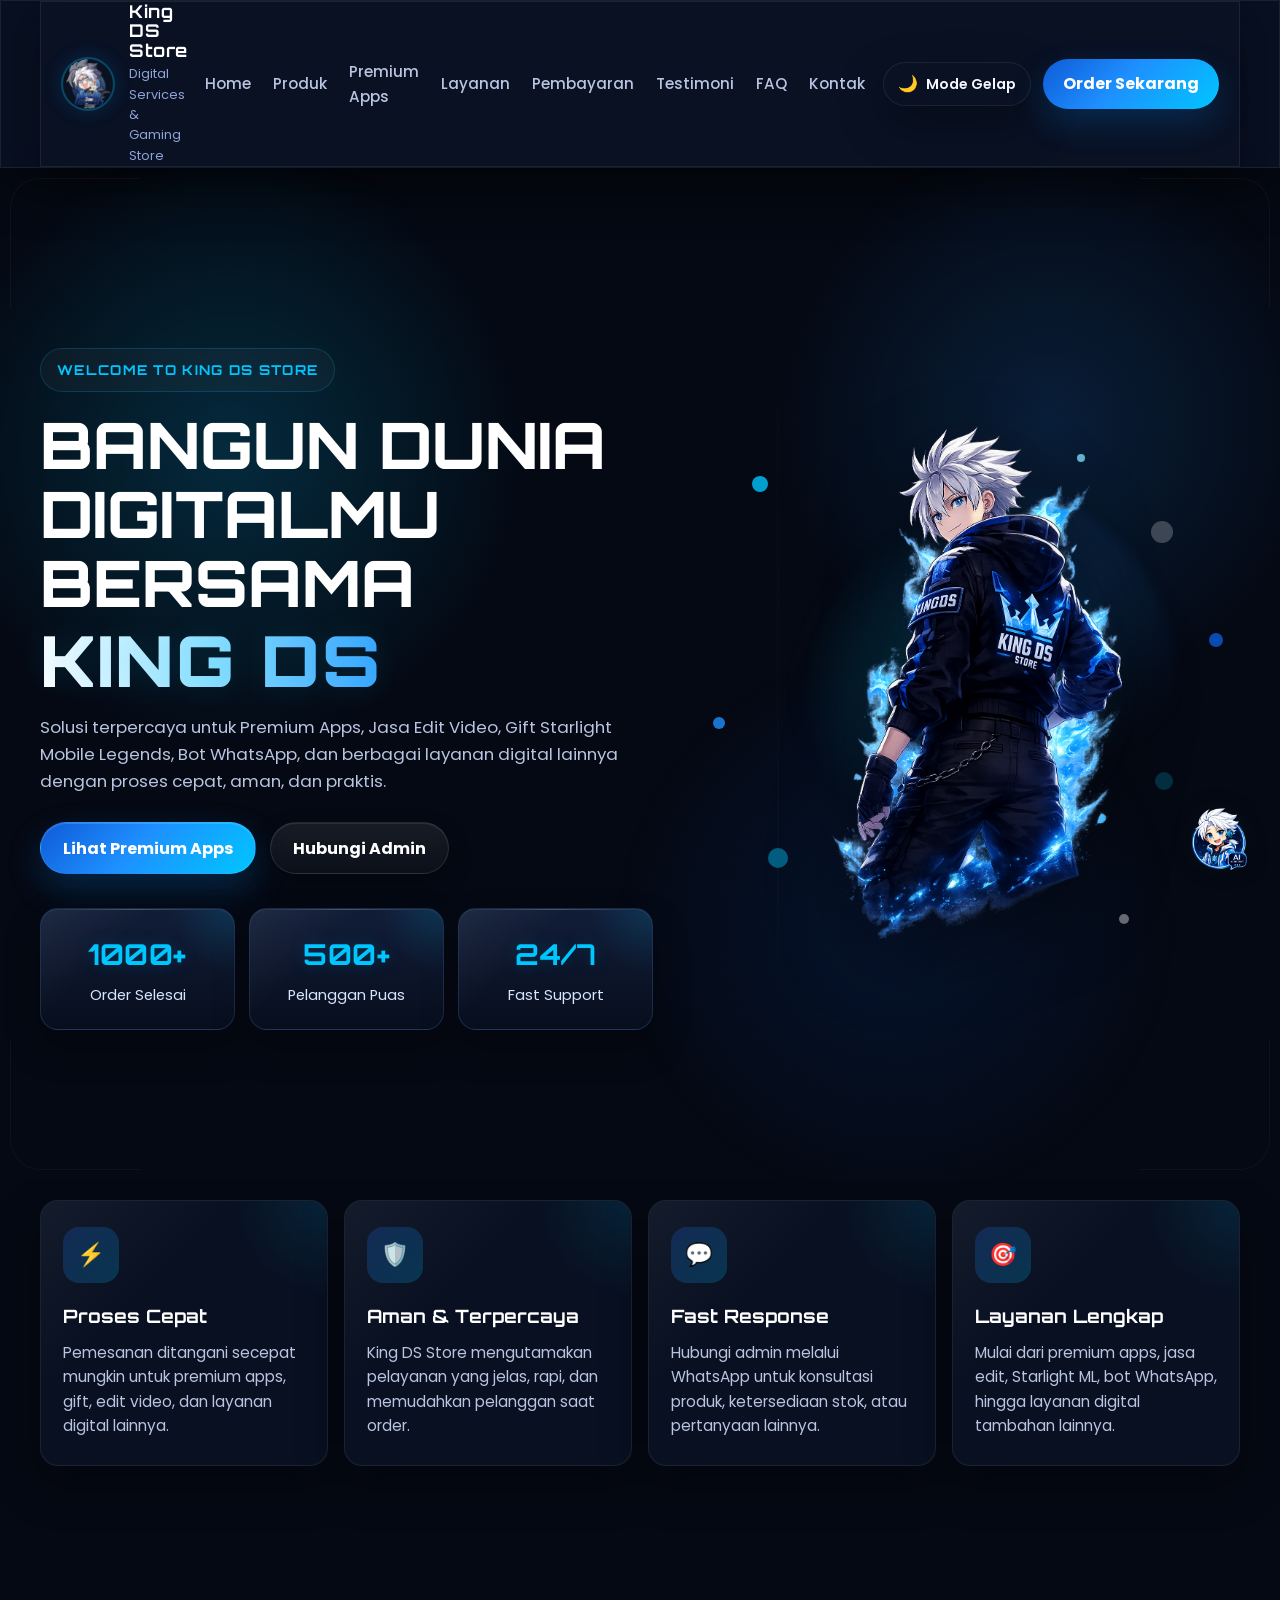
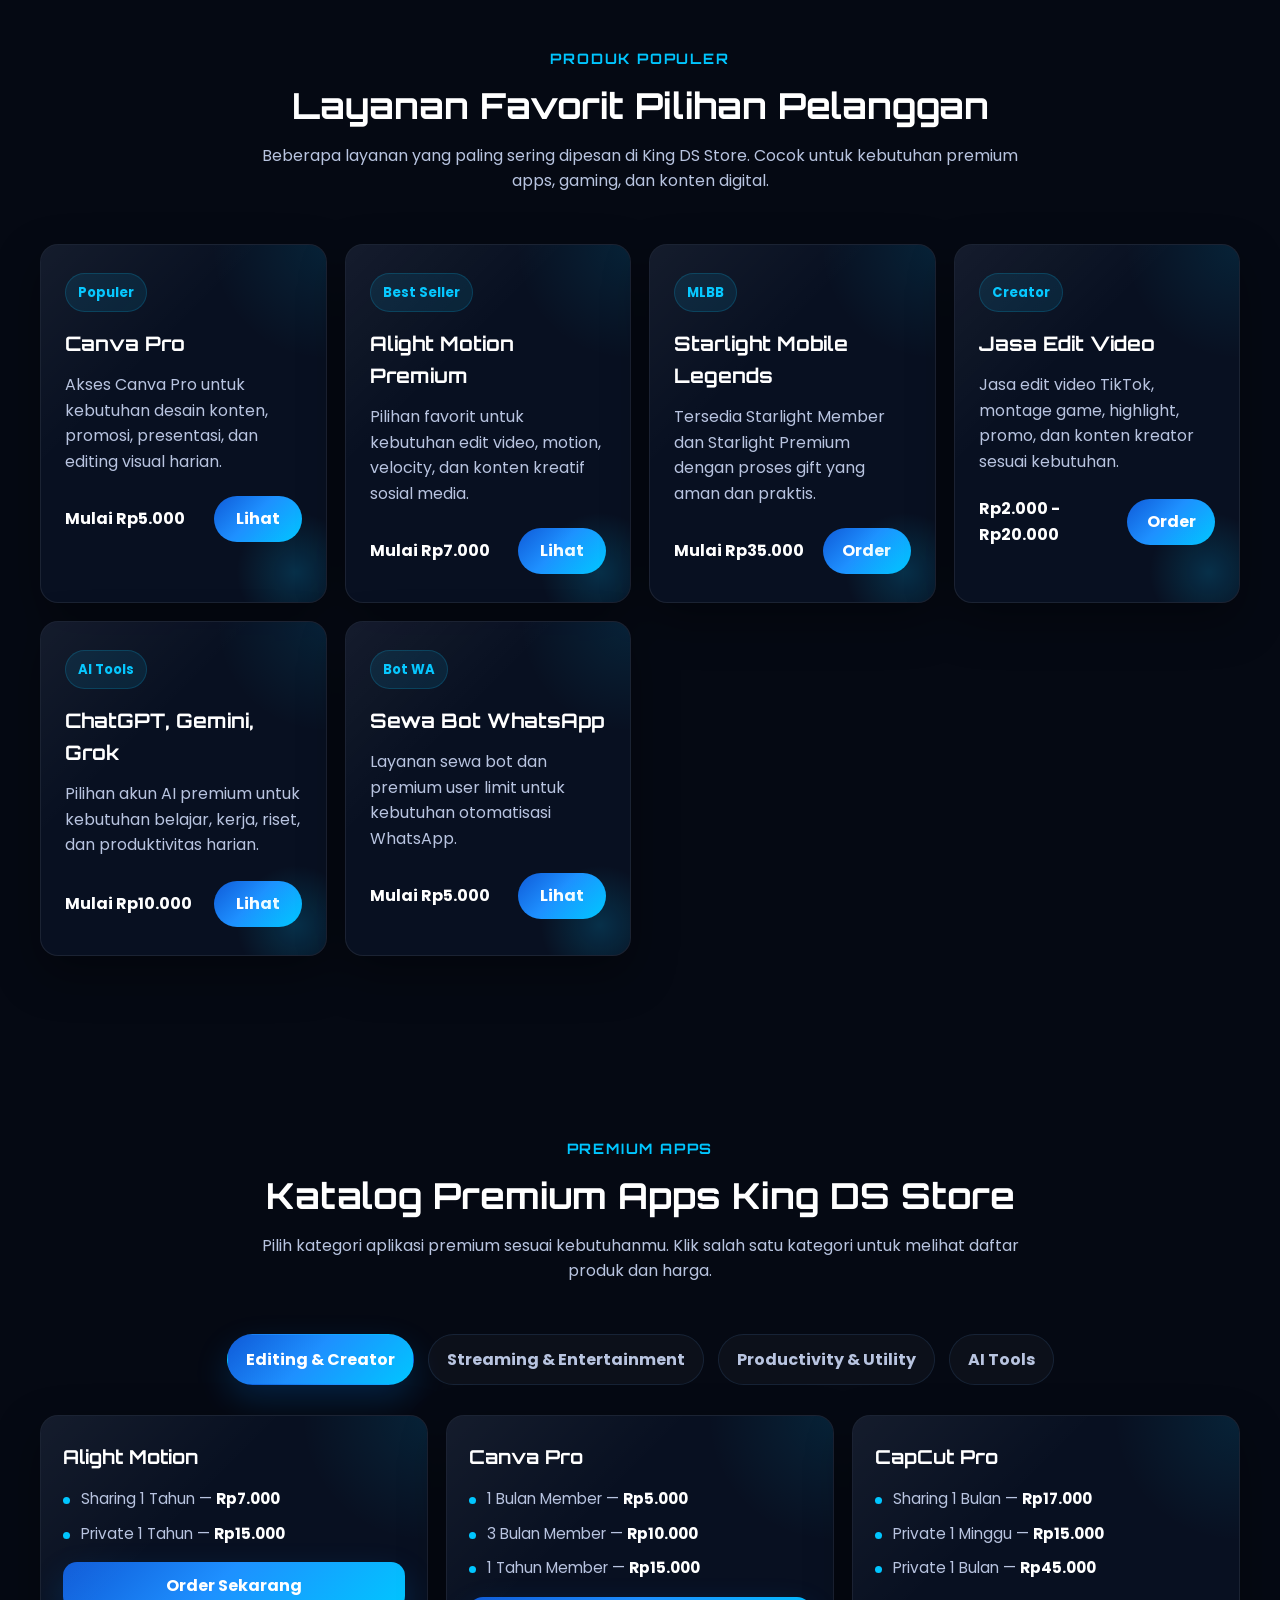
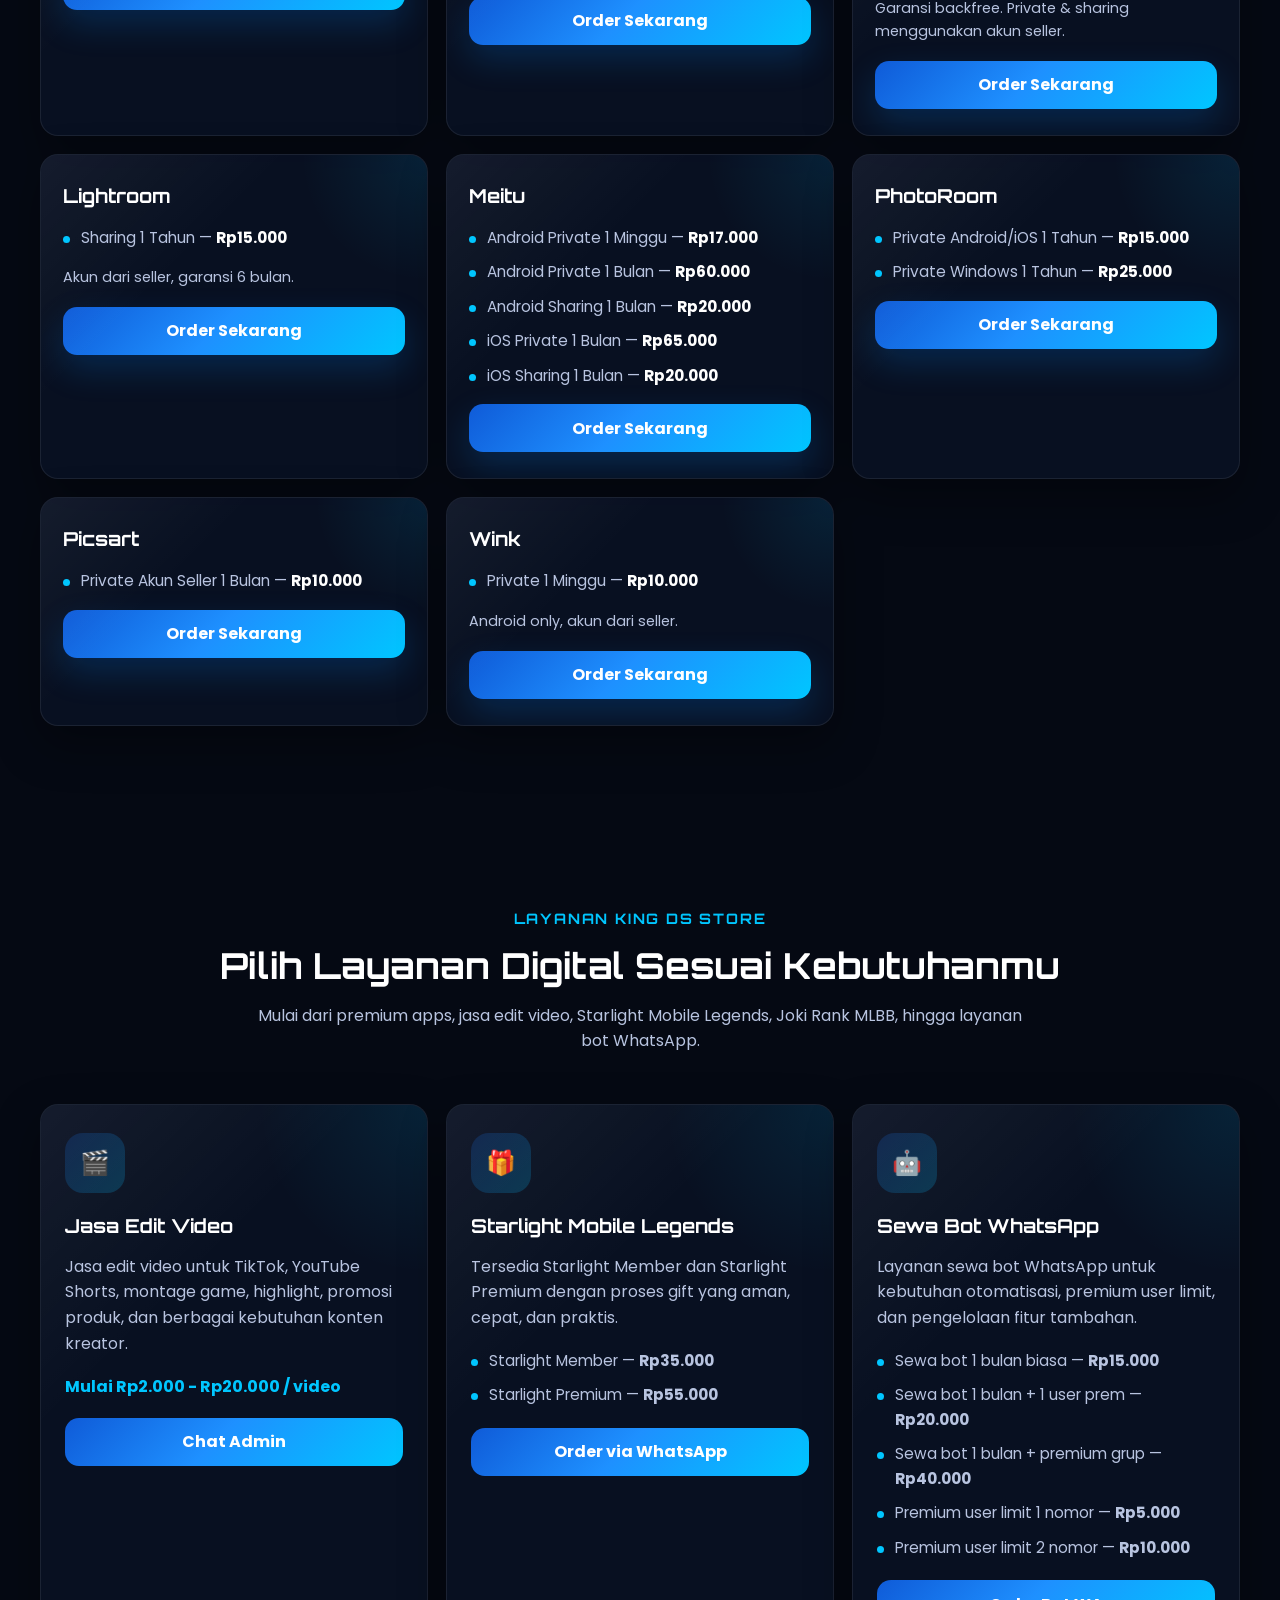
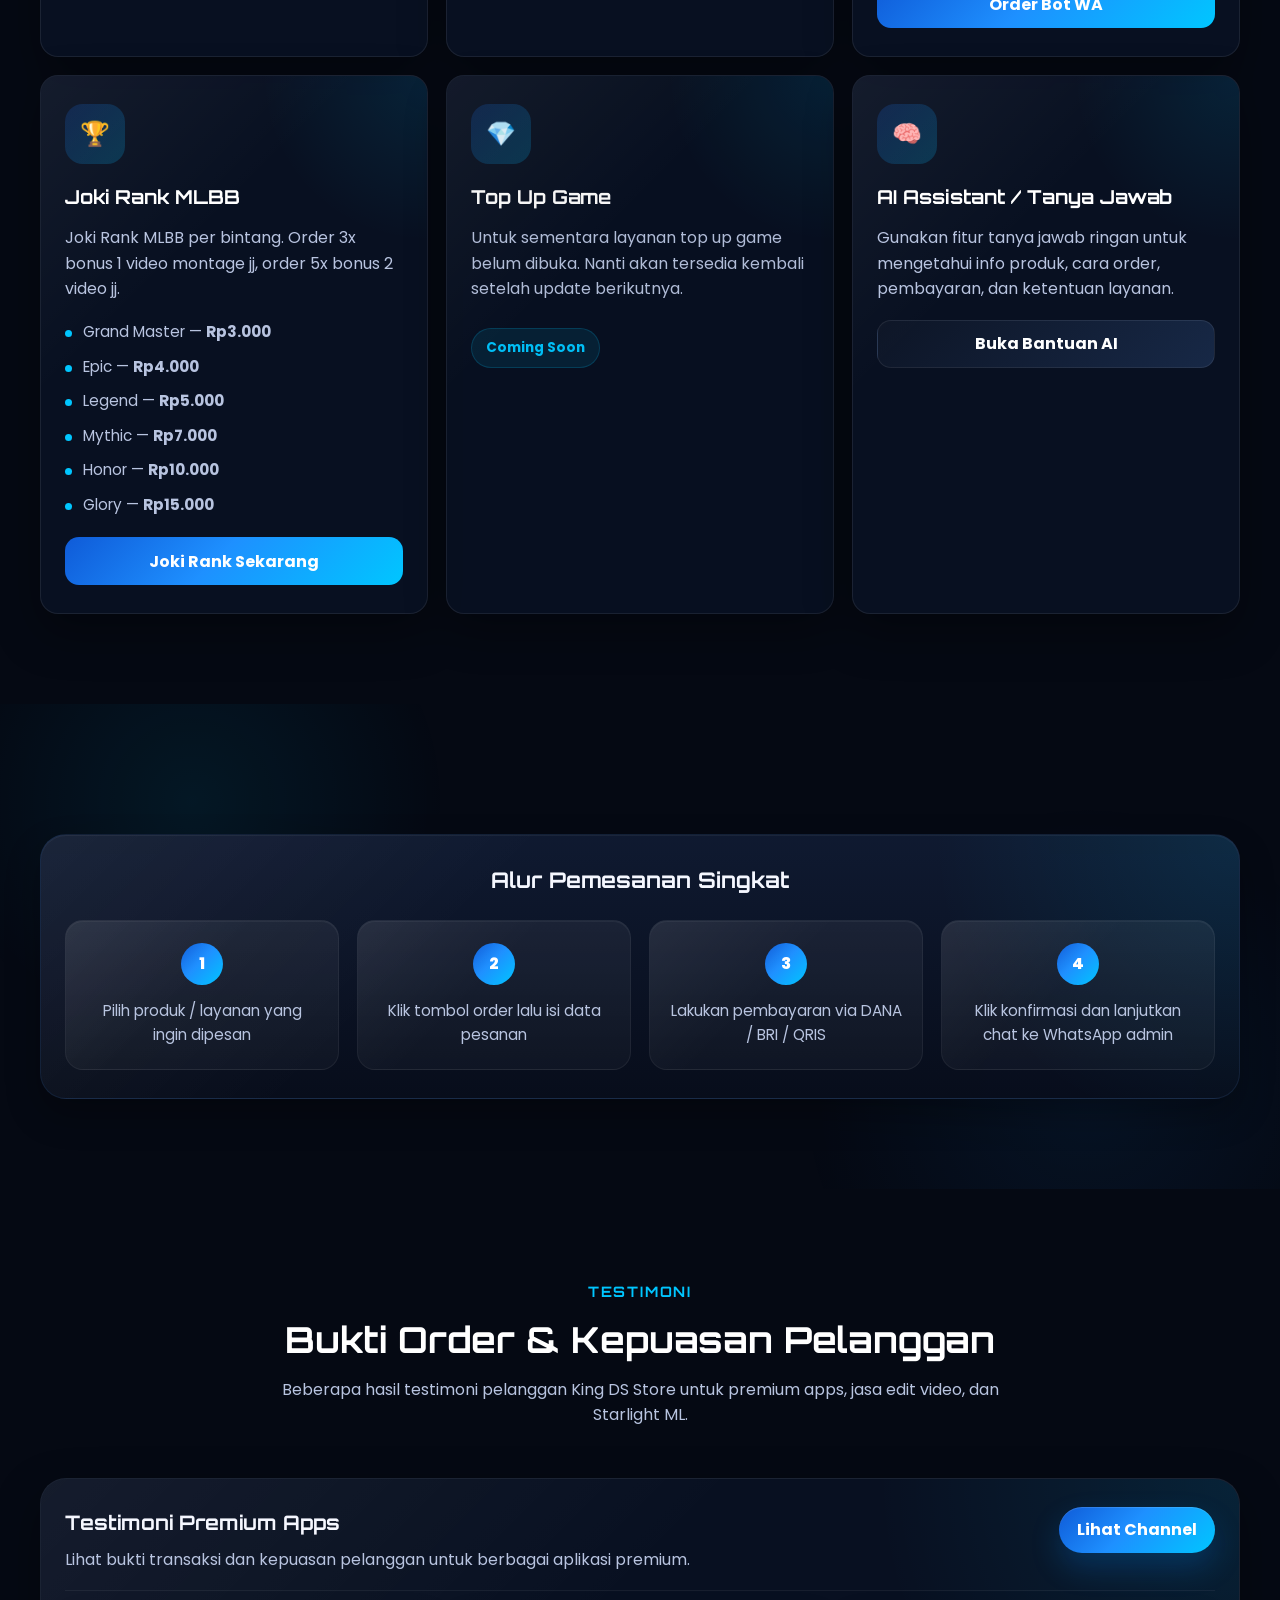
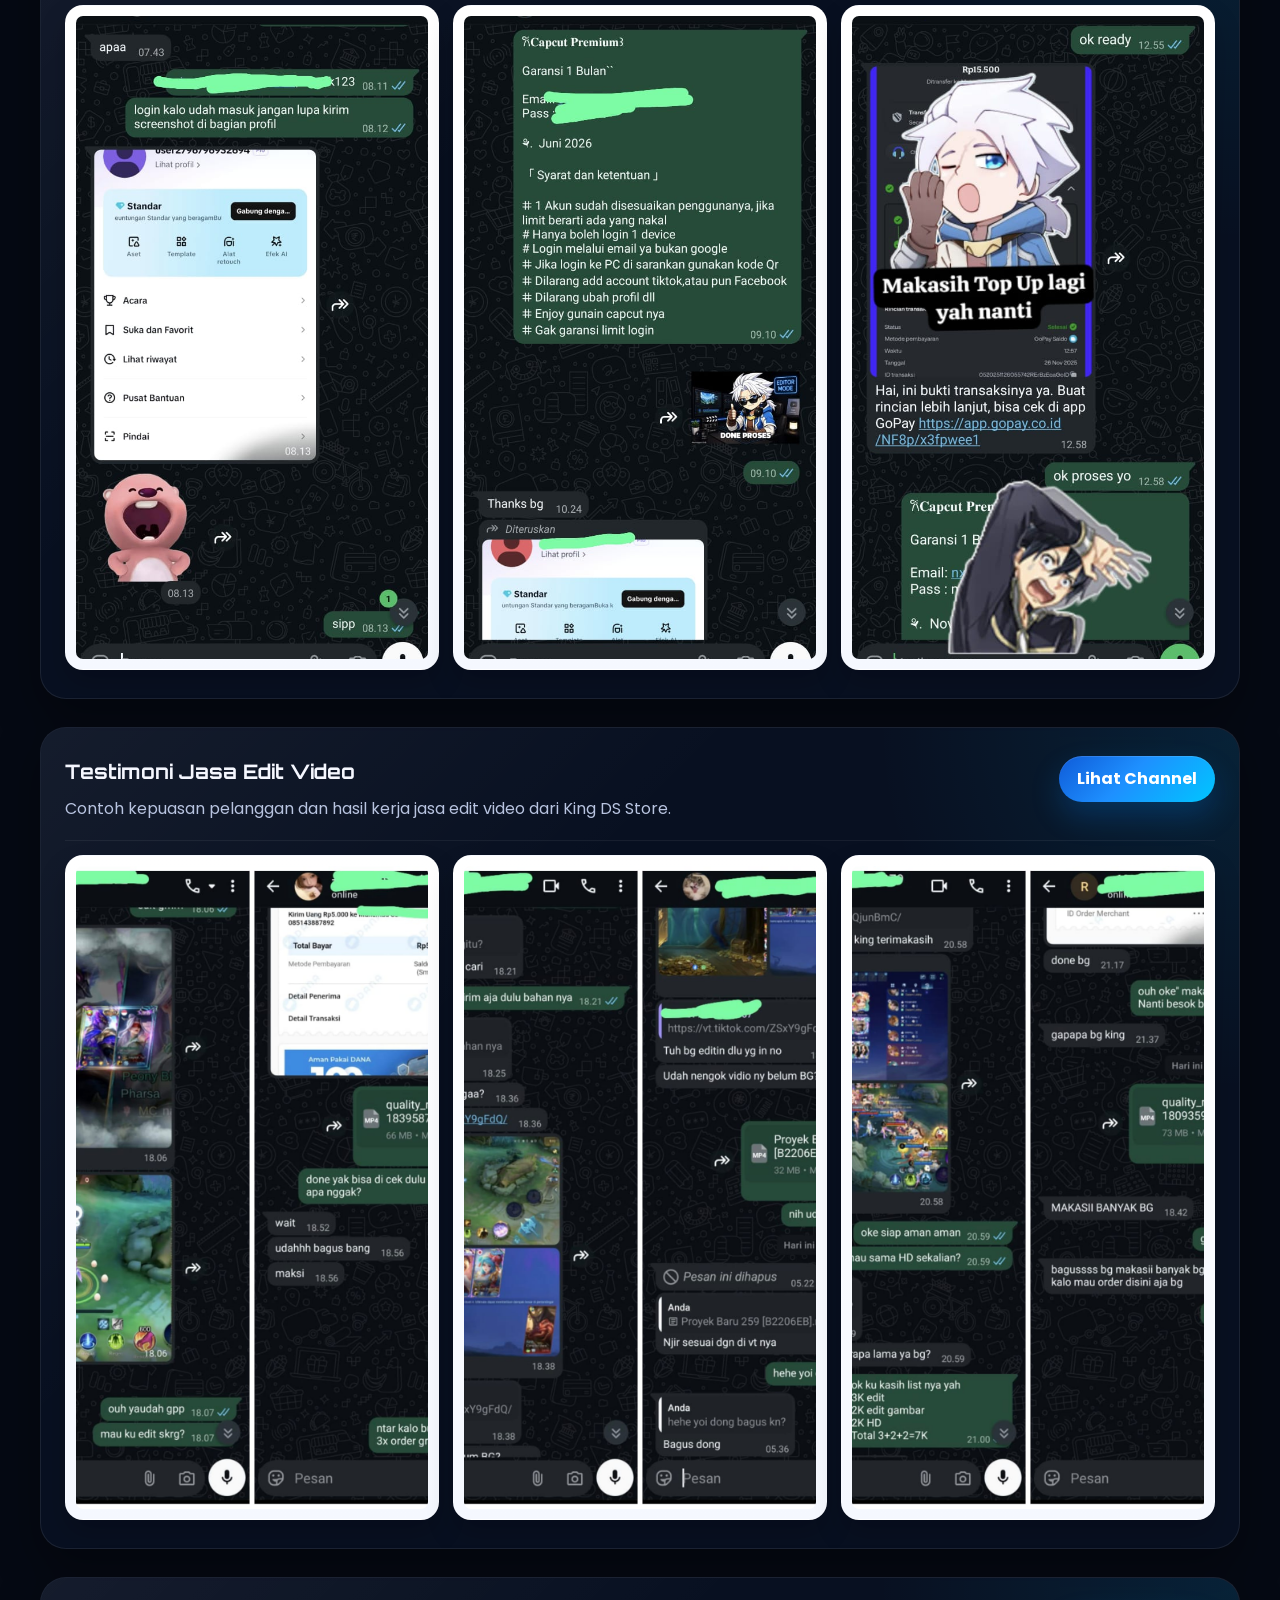
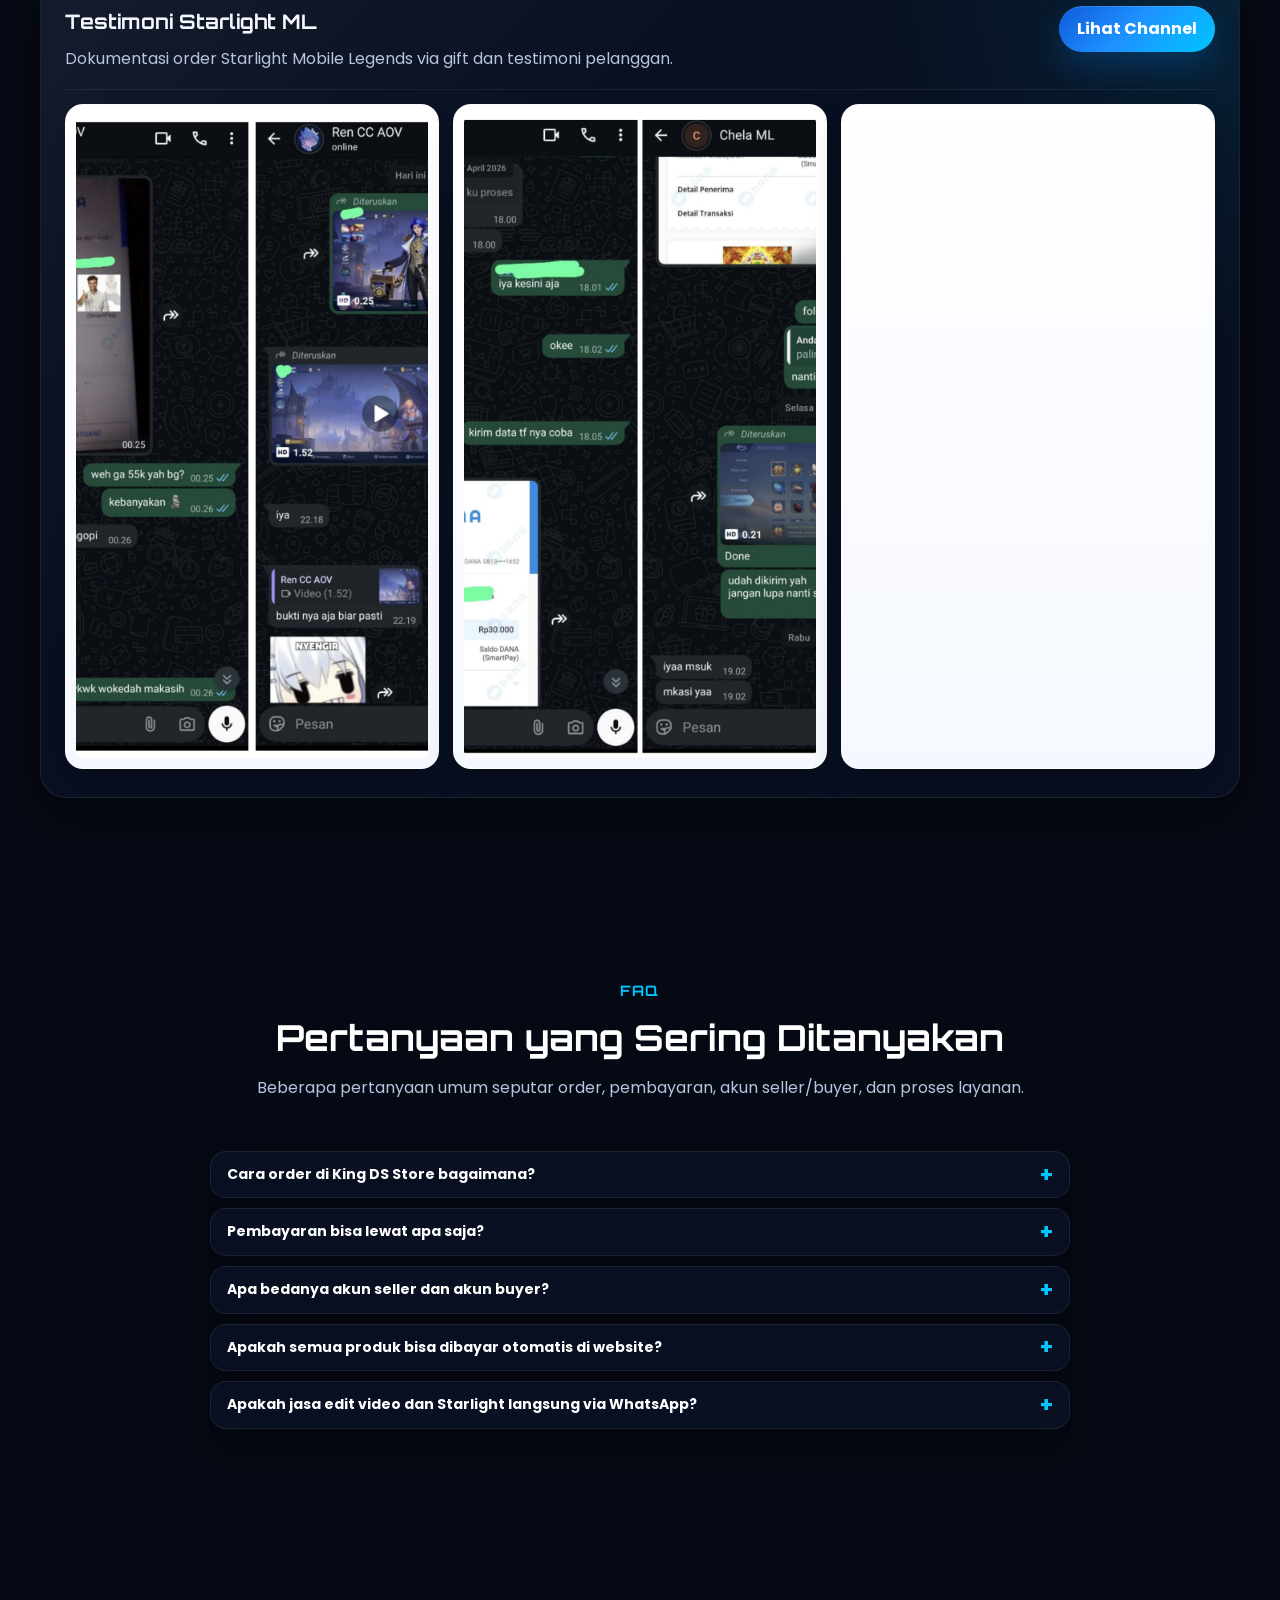
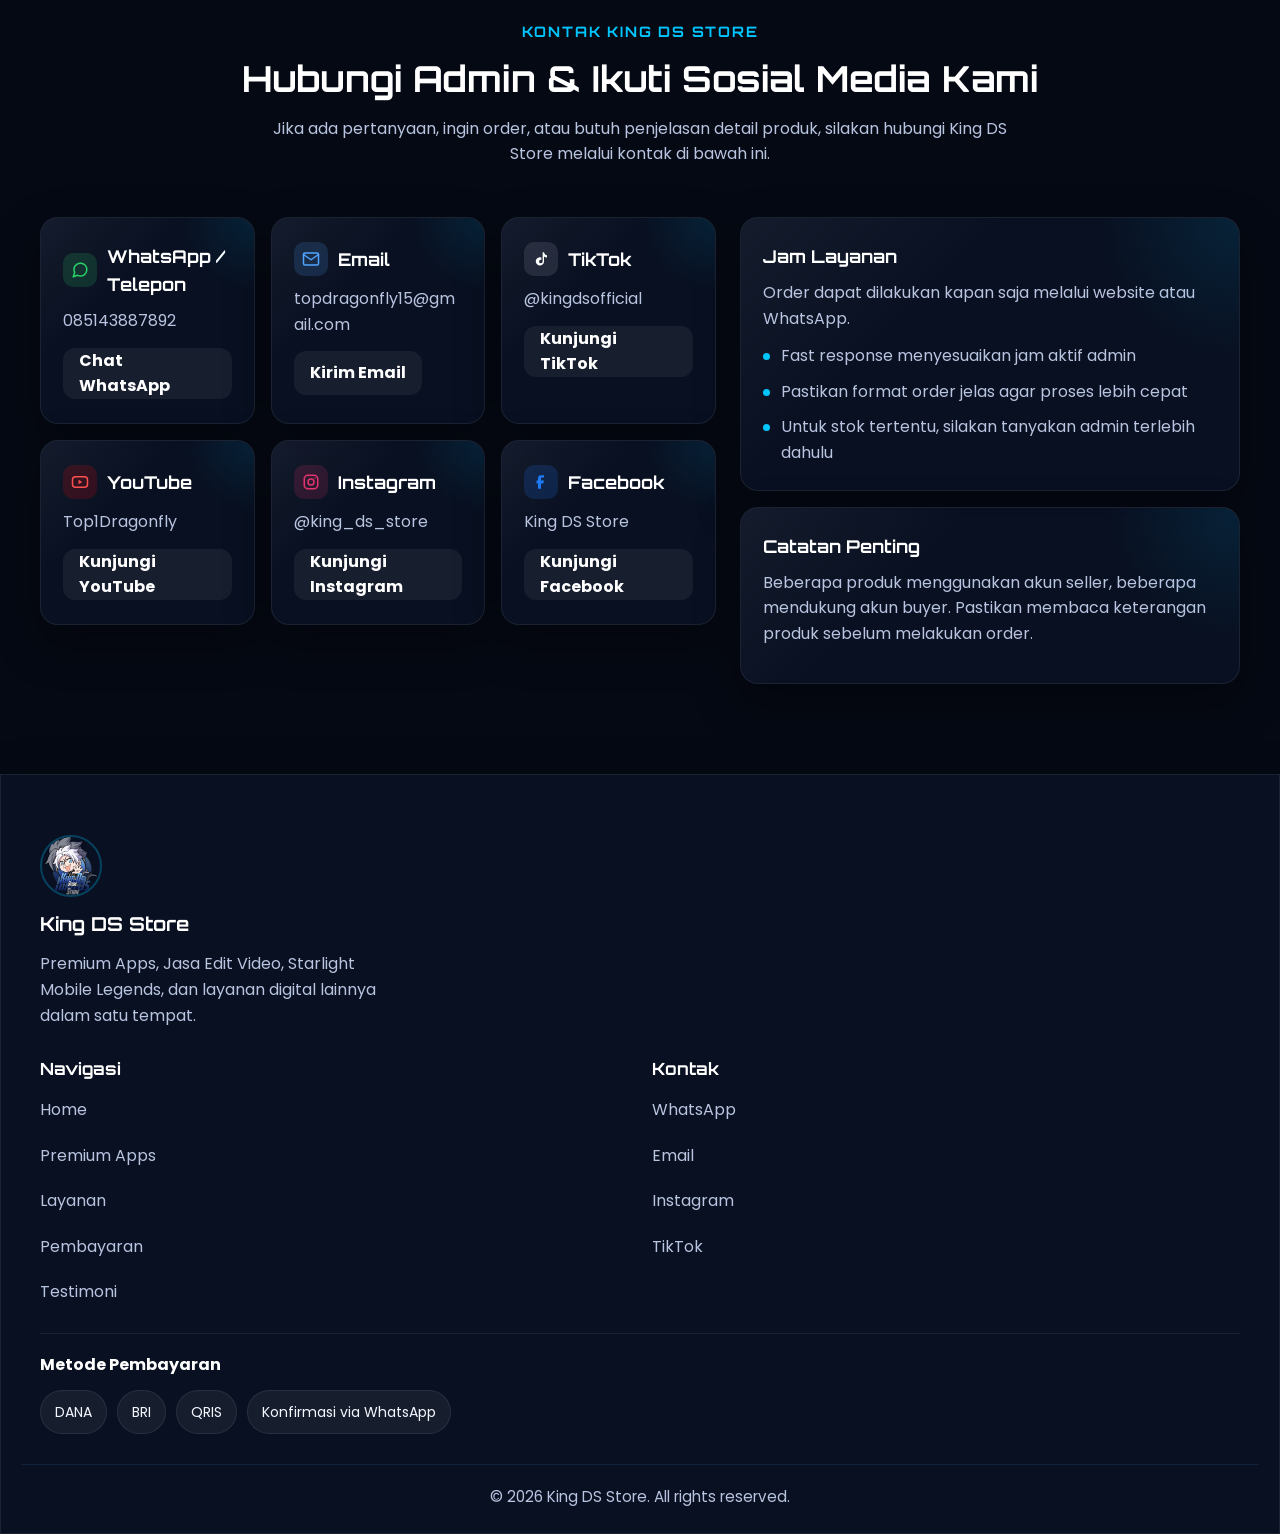
==== commit cc9231f2: "Merge branch 'main' of https://github.com/genztongkrongan-dev/king-ds-store" ====
--- a/index.html
+++ b/index.html
@@ -1369,4 +1369,4 @@
   <!-- Main JS -->
     <script src="js/script.js"></script>
 </body>
-</html>+</html>
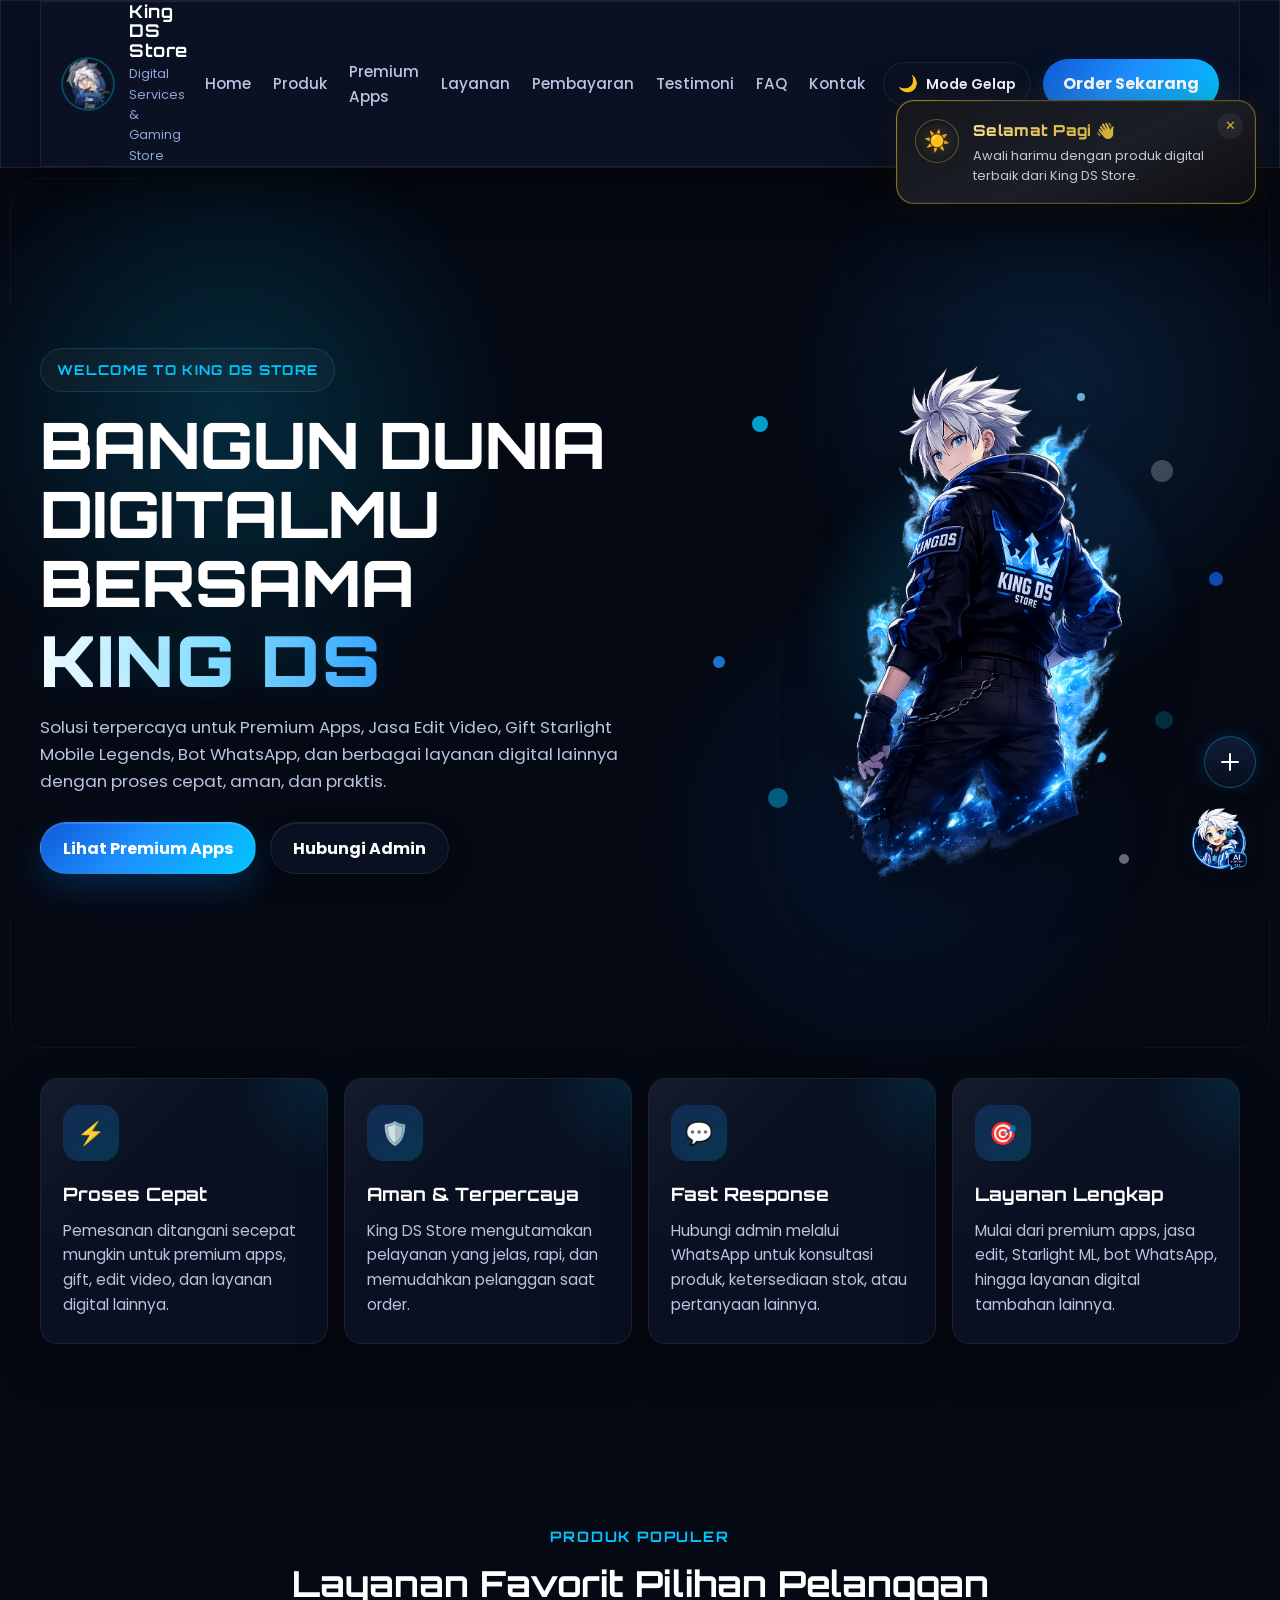
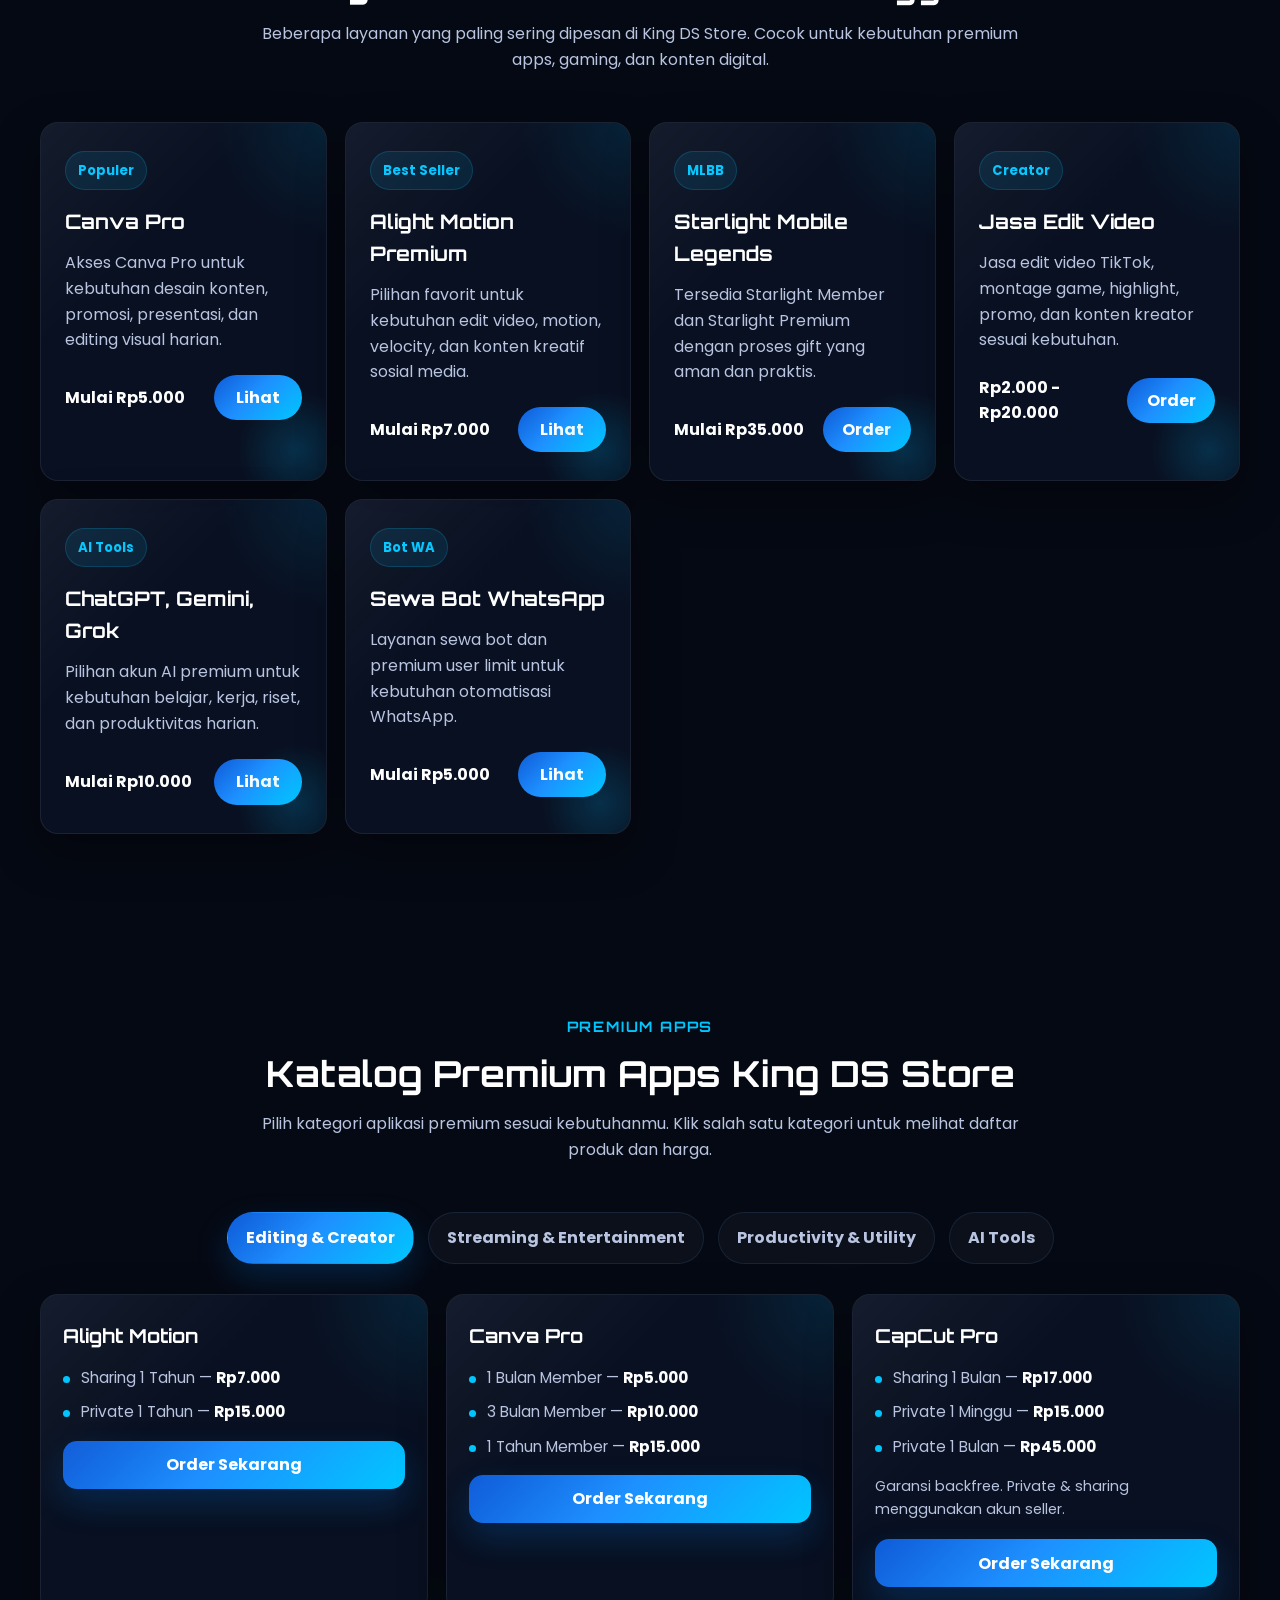
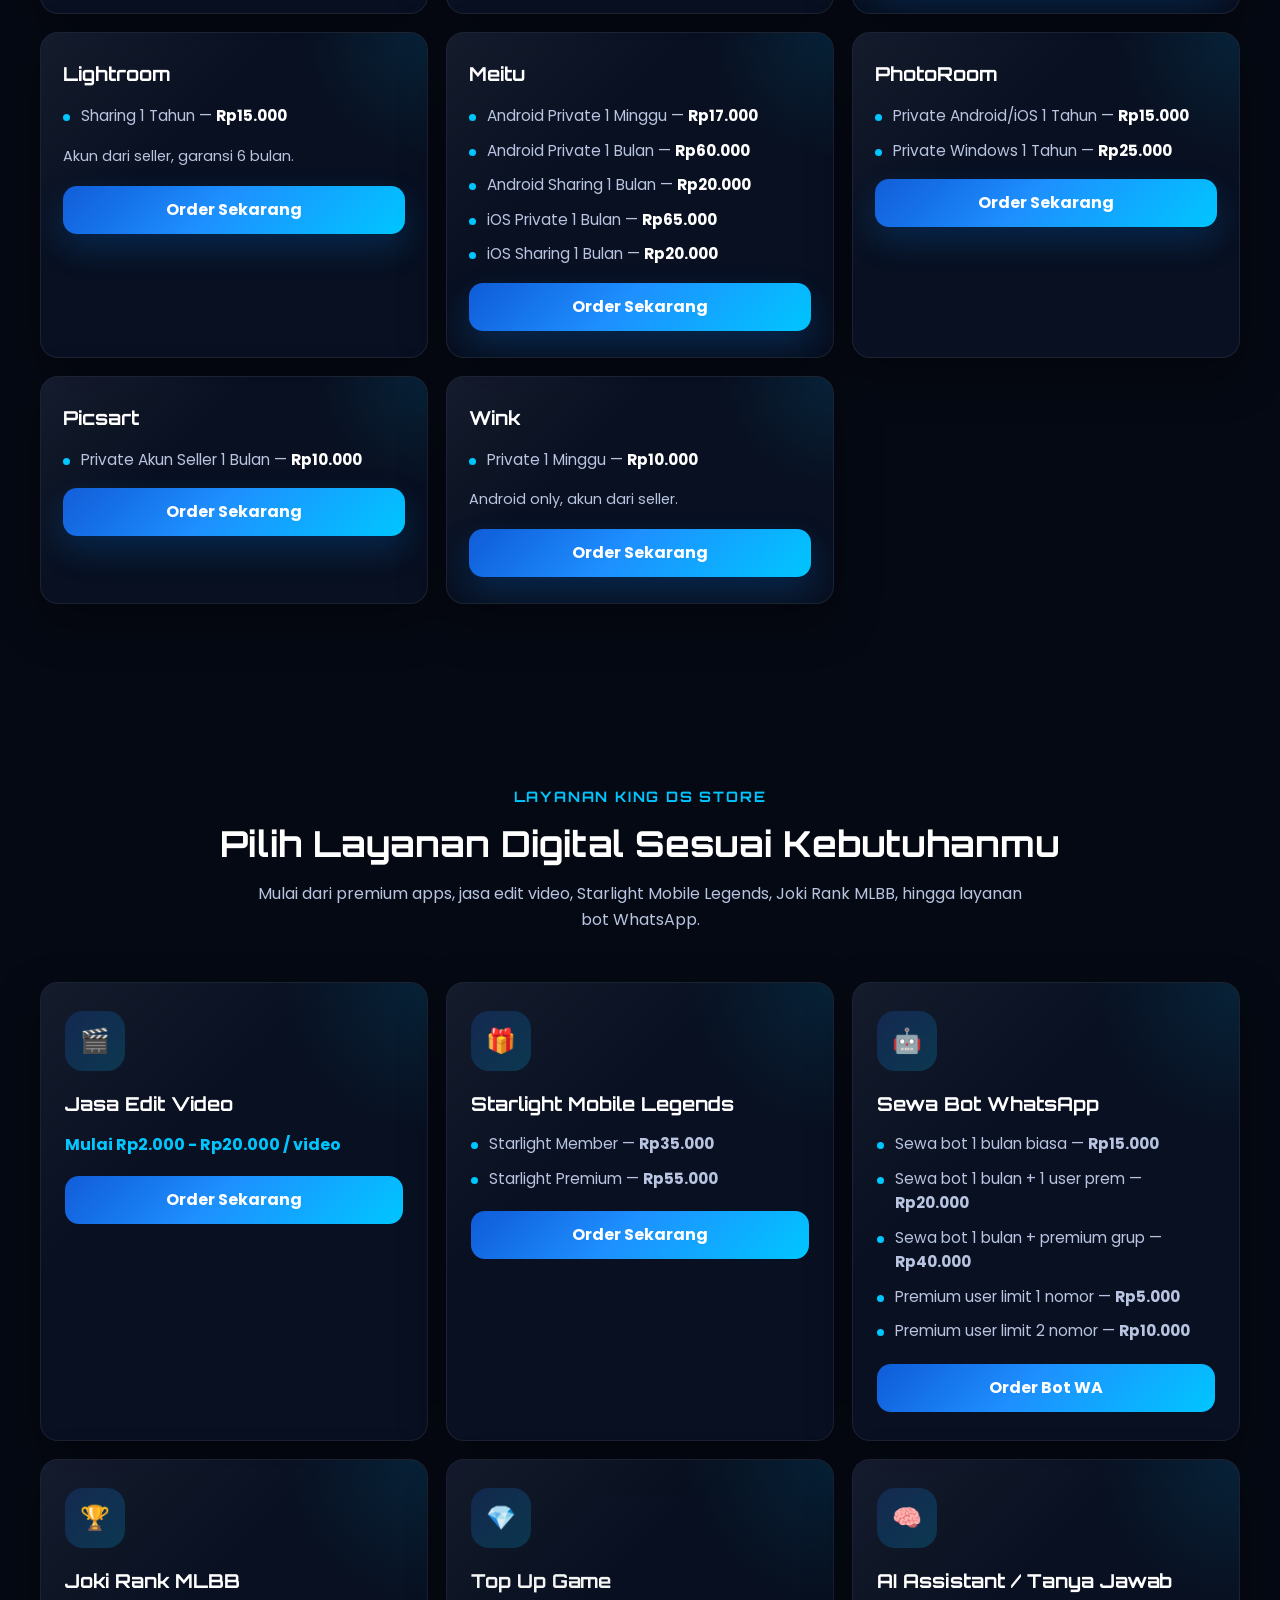
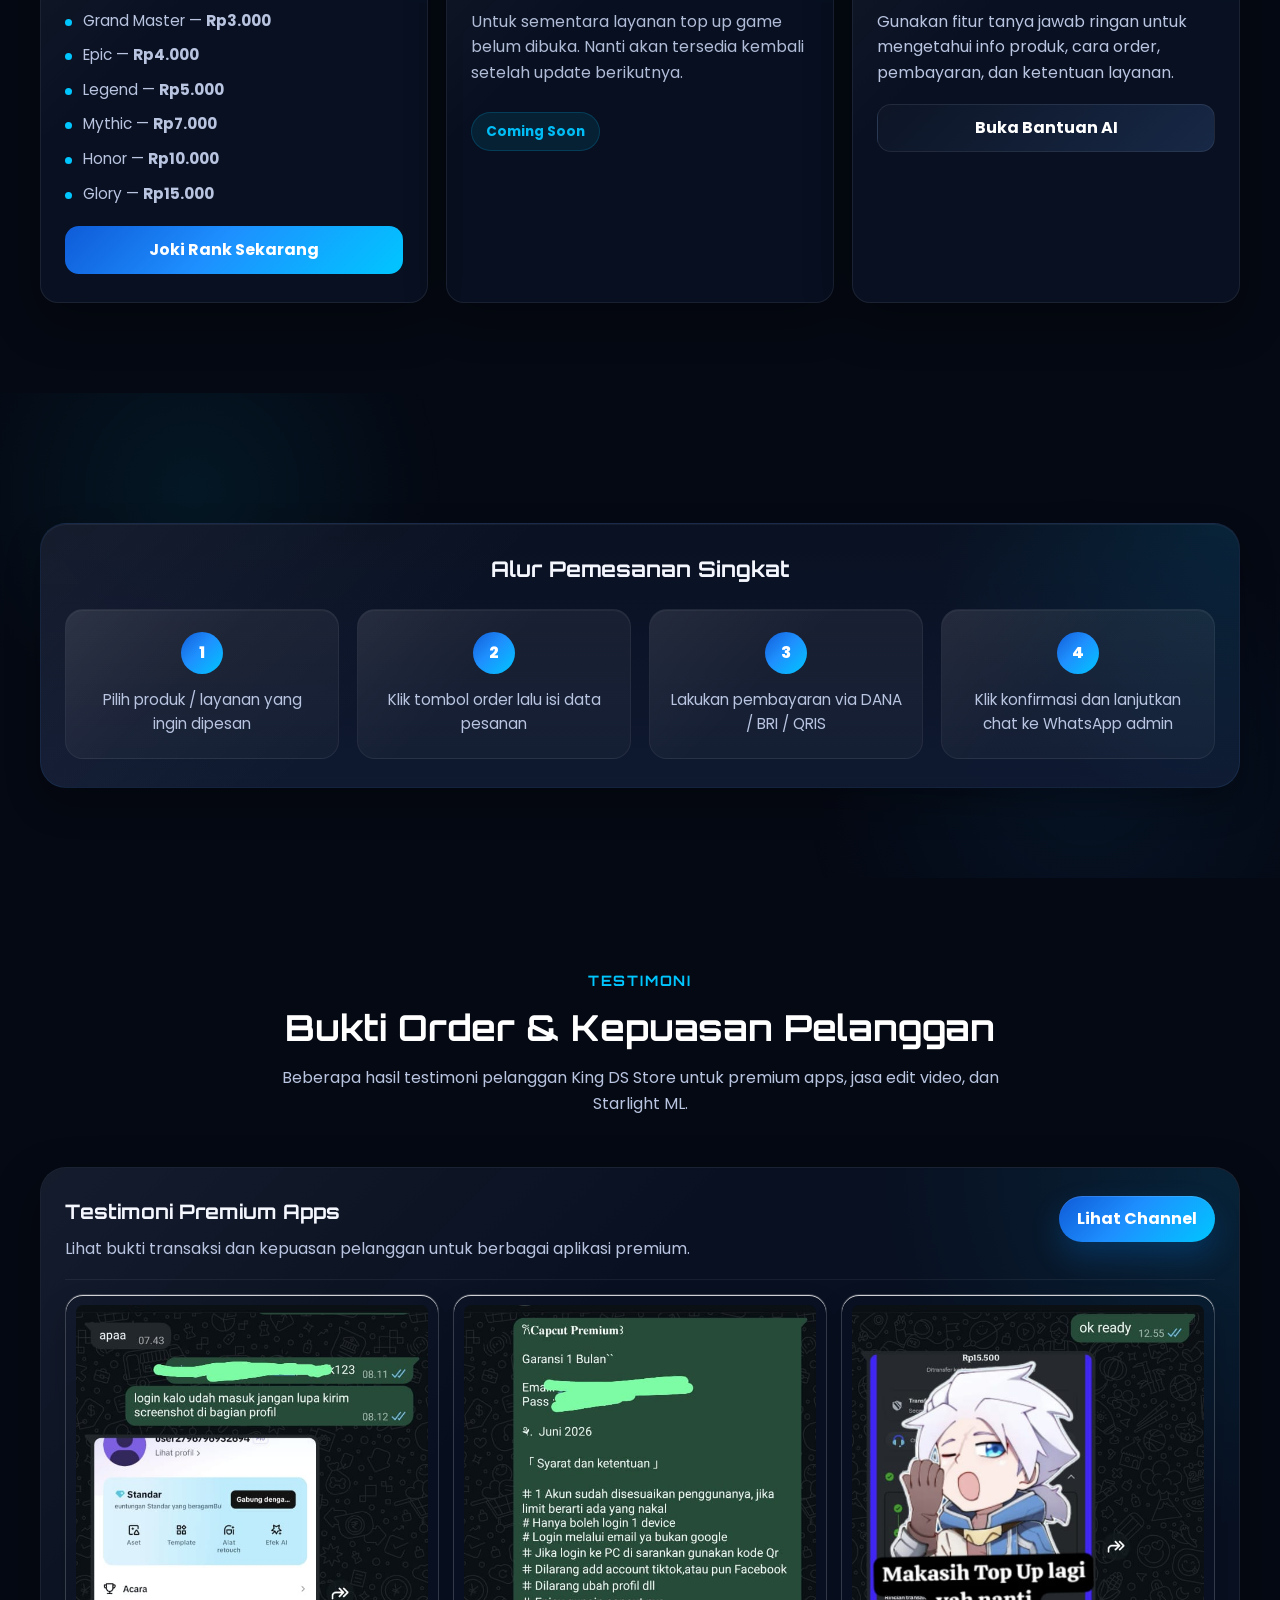
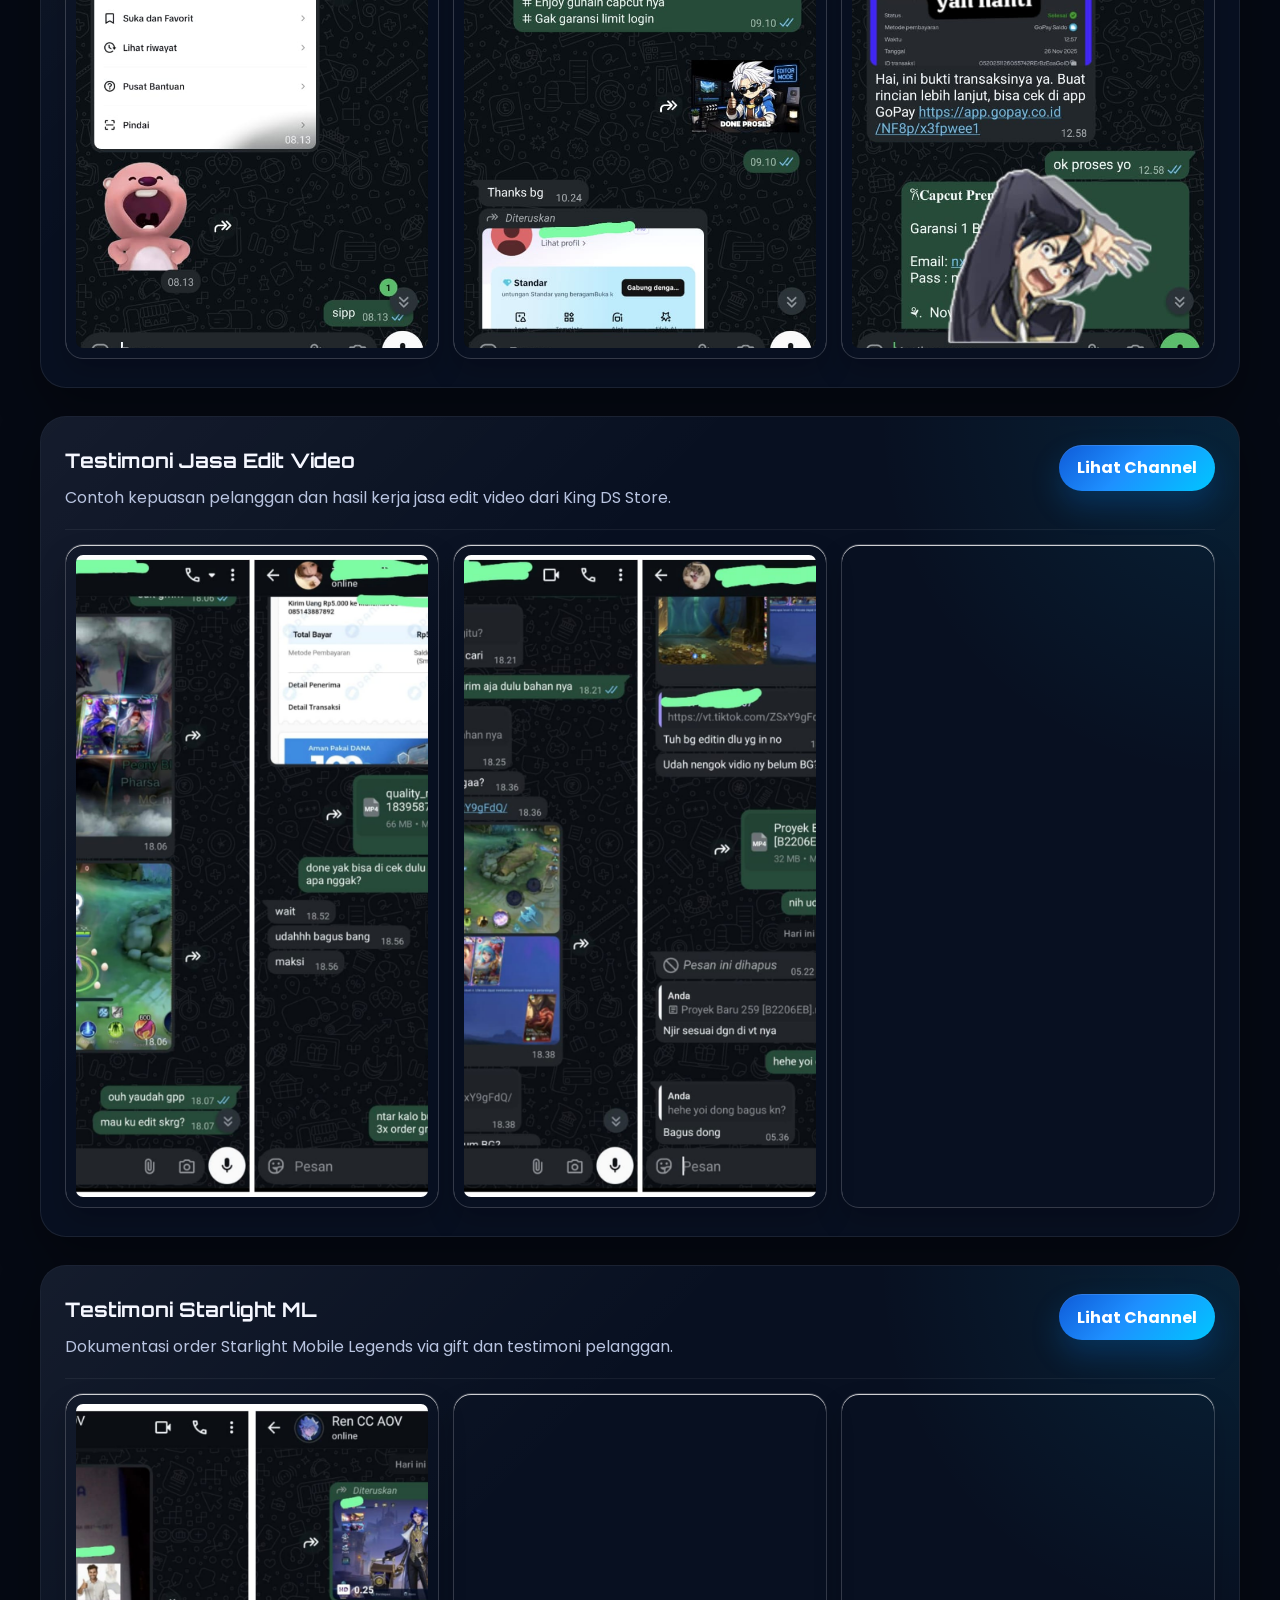
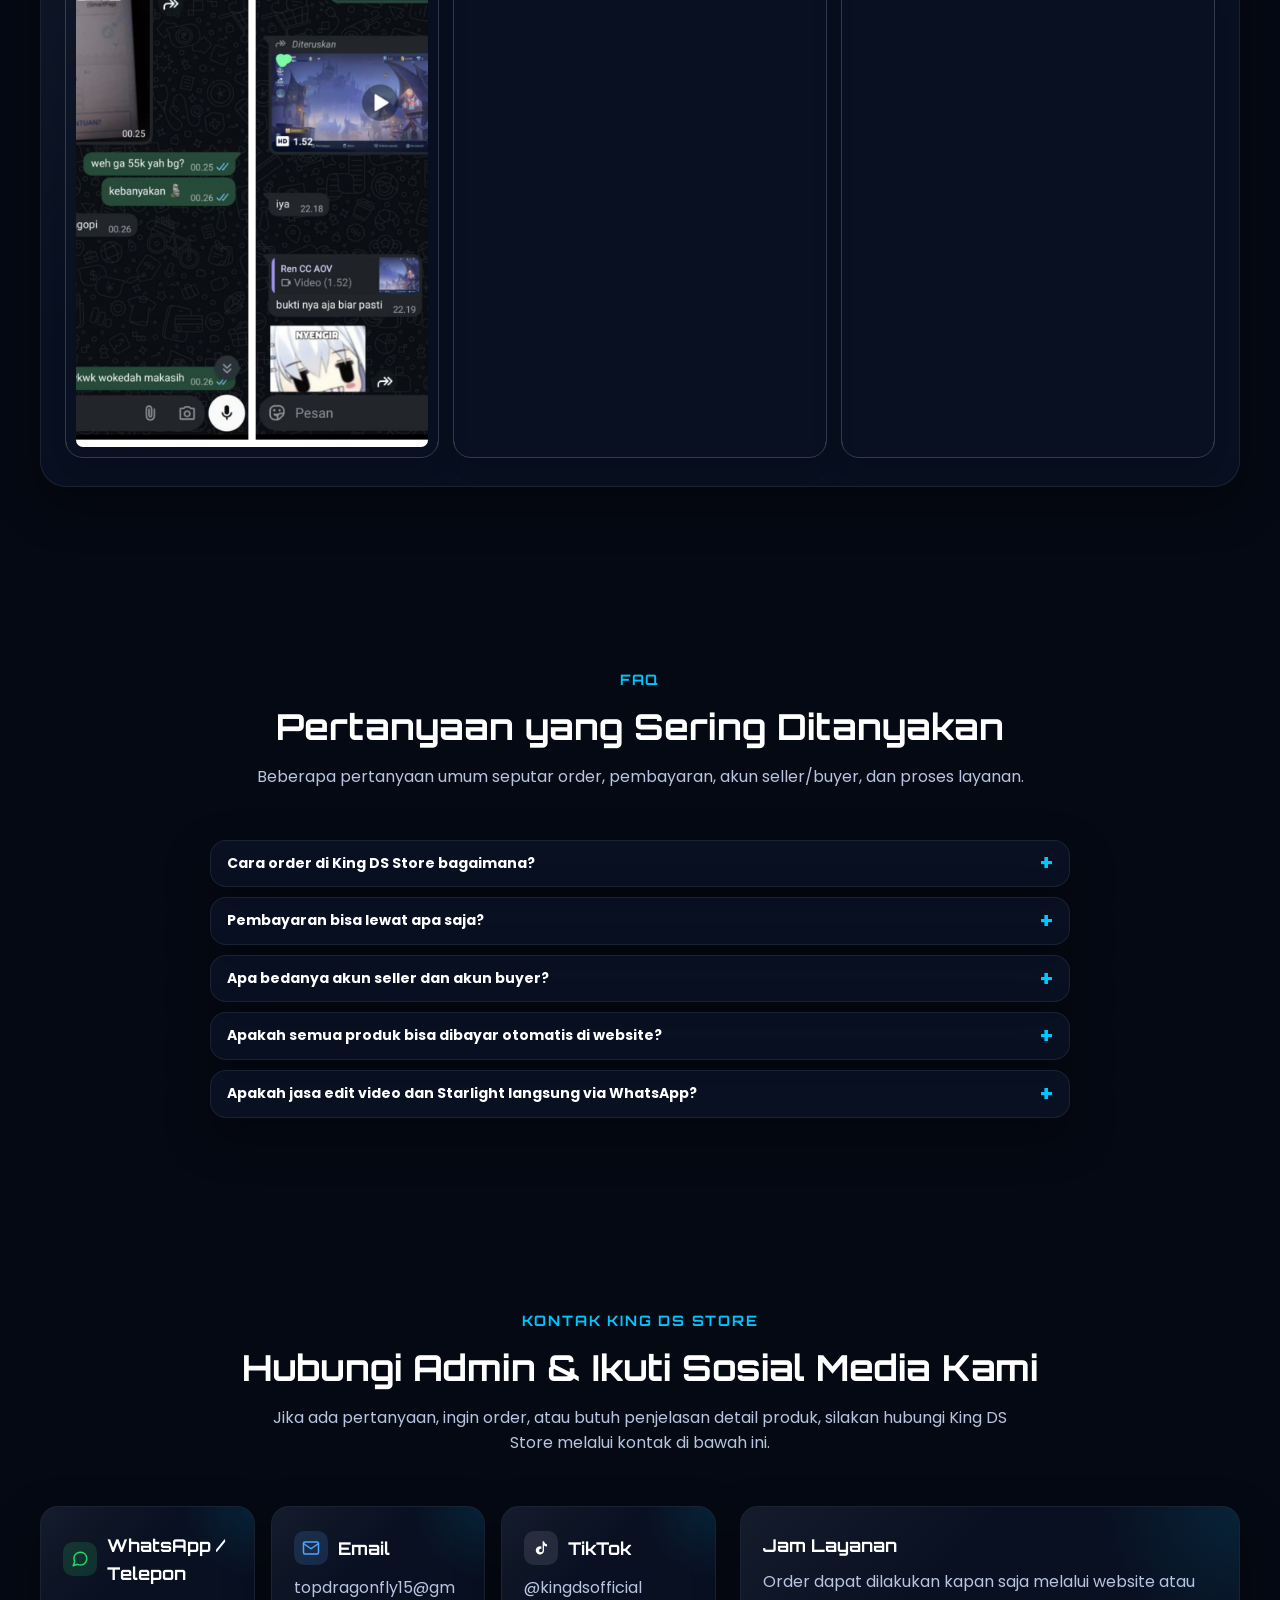
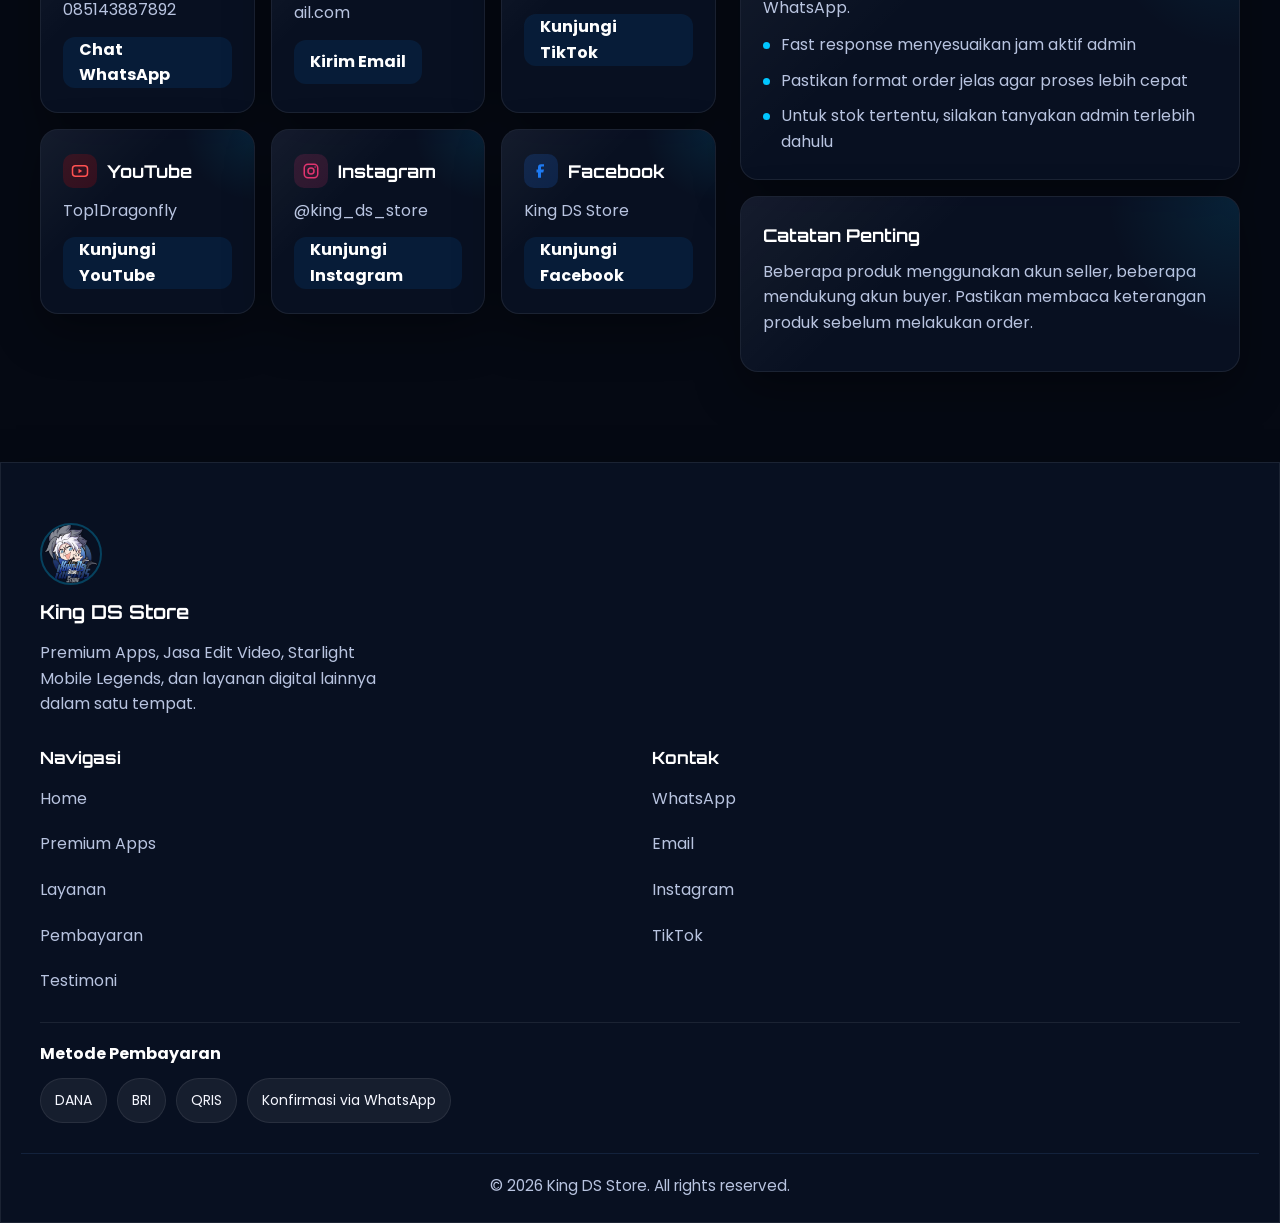
==== commit cbfa4e1d: "membuat logo animasi, quick action button, sapaan otomatis, bottom navigation" ====
--- a/index.html
+++ b/index.html
@@ -43,6 +43,20 @@
     <link rel="stylesheet" href="css/style.css">
 </head>
 <body>
+    <!-- Progress Bar Scroll -->
+    <div class="scroll-progress" id="scrollProgress"></div>
+
+    <!-- Automatic Greeting -->
+    <div class="greeting-toast" id="greetingToast" aria-hidden="true">
+        <div class="greeting-toast-glow"></div>
+        <div class="greeting-toast-icon" id="greetingIcon">👋</div>
+        <div class="greeting-toast-body">
+            <p class="greeting-toast-title" id="greetingTitle">Selamat Datang</p>
+            <p class="greeting-toast-text" id="greetingText">di King DS Store</p>
+        </div>
+        <button type="button" class="greeting-toast-close" id="closeGreeting" aria-label="Tutup">✕</button>
+    </div>
+
     <!-- Background Rain -->
     <div class="rain-layer" id="rainLayer"></div>
 
@@ -52,7 +66,9 @@
     <header>
         <nav class="navbar">
             <div class="logo">
-                <img src="images/logo.png" alt="King DS Store" decoding="async">
+                <div class="logo-avatar">
+                    <img src="images/logo.png" alt="King DS Store" decoding="async">
+                </div>
                 <div class="logo-text">
                     <h2>King DS Store</h2>
                     <p>Digital Services & Gaming Store</p>
@@ -122,23 +138,6 @@
                     <a href="#premium-apps" class="btn-primary">Lihat Premium Apps</a>
                     <a href="#contact" class="btn-secondary">Hubungi Admin</a>
                 </div>
-
-                <div class="hero-stats">
-                    <div class="stat-box">
-                        <h3>1000+</h3>
-                        <p>Order Selesai</p>
-                    </div>
-
-                    <div class="stat-box">
-                        <h3>500+</h3>
-                        <p>Pelanggan Puas</p>
-                    </div>
-
-                    <div class="stat-box">
-                        <h3>24/7</h3>
-                        <p>Fast Support</p>
-                    </div>
-                </div>
             </div>
 
             <!-- Hero Image -->
@@ -163,39 +162,77 @@
     ========================== -->
     <section class="features" id="features">
         <div class="features-container">
-            <div class="feature-card">
-                <div class="feature-icon">⚡</div>
-                <h3>Proses Cepat</h3>
-                <p>
-                    Pemesanan ditangani secepat mungkin untuk premium apps, gift, edit video,
-                    dan layanan digital lainnya.
-                </p>
-            </div>
-
-            <div class="feature-card">
-                <div class="feature-icon">🛡️</div>
-                <h3>Aman & Terpercaya</h3>
-                <p>
-                    King DS Store mengutamakan pelayanan yang jelas, rapi, dan memudahkan pelanggan saat order.
-                </p>
-            </div>
-
-            <div class="feature-card">
-                <div class="feature-icon">💬</div>
-                <h3>Fast Response</h3>
-                <p>
-                    Hubungi admin melalui WhatsApp untuk konsultasi produk, ketersediaan stok,
-                    atau pertanyaan lainnya.
-                </p>
-            </div>
-
-            <div class="feature-card">
-                <div class="feature-icon">🎯</div>
-                <h3>Layanan Lengkap</h3>
-                <p>
-                    Mulai dari premium apps, jasa edit, Starlight ML, bot WhatsApp,
-                    hingga layanan digital tambahan lainnya.
-                </p>
+            <div class="features-track">
+                <div class="feature-card">
+                    <div class="feature-icon">⚡</div>
+                    <h3>Proses Cepat</h3>
+                    <p>
+                        Pemesanan ditangani secepat mungkin untuk premium apps, gift, edit video,
+                        dan layanan digital lainnya.
+                    </p>
+                </div>
+
+                <div class="feature-card">
+                    <div class="feature-icon">🛡️</div>
+                    <h3>Aman & Terpercaya</h3>
+                    <p>
+                        King DS Store mengutamakan pelayanan yang jelas, rapi, dan memudahkan pelanggan saat order.
+                    </p>
+                </div>
+
+                <div class="feature-card">
+                    <div class="feature-icon">💬</div>
+                    <h3>Fast Response</h3>
+                    <p>
+                        Hubungi admin melalui WhatsApp untuk konsultasi produk, ketersediaan stok,
+                        atau pertanyaan lainnya.
+                    </p>
+                </div>
+
+                <div class="feature-card">
+                    <div class="feature-icon">🎯</div>
+                    <h3>Layanan Lengkap</h3>
+                    <p>
+                        Mulai dari premium apps, jasa edit, Starlight ML, bot WhatsApp,
+                        hingga layanan digital tambahan lainnya.
+                    </p>
+                </div>
+
+                <!-- duplikasi untuk animasi geser tak berujung (disembunyikan dari screen reader) -->
+                <div class="feature-card" aria-hidden="true">
+                    <div class="feature-icon">⚡</div>
+                    <h3>Proses Cepat</h3>
+                    <p>
+                        Pemesanan ditangani secepat mungkin untuk premium apps, gift, edit video,
+                        dan layanan digital lainnya.
+                    </p>
+                </div>
+
+                <div class="feature-card" aria-hidden="true">
+                    <div class="feature-icon">🛡️</div>
+                    <h3>Aman & Terpercaya</h3>
+                    <p>
+                        King DS Store mengutamakan pelayanan yang jelas, rapi, dan memudahkan pelanggan saat order.
+                    </p>
+                </div>
+
+                <div class="feature-card" aria-hidden="true">
+                    <div class="feature-icon">💬</div>
+                    <h3>Fast Response</h3>
+                    <p>
+                        Hubungi admin melalui WhatsApp untuk konsultasi produk, ketersediaan stok,
+                        atau pertanyaan lainnya.
+                    </p>
+                </div>
+
+                <div class="feature-card" aria-hidden="true">
+                    <div class="feature-icon">🎯</div>
+                    <h3>Layanan Lengkap</h3>
+                    <p>
+                        Mulai dari premium apps, jasa edit, Starlight ML, bot WhatsApp,
+                        hingga layanan digital tambahan lainnya.
+                    </p>
+                </div>
             </div>
         </div>
     </section>
@@ -731,49 +768,41 @@
             <div class="service-card" id="video-edit">
                 <div class="service-icon">🎬</div>
                 <h3>Jasa Edit Video</h3>
-                <p>
-                    Jasa edit video untuk TikTok, YouTube Shorts, montage game, highlight,
-                    promosi produk, dan berbagai kebutuhan konten kreator.
-                </p>
                 <div class="service-price">Mulai Rp2.000 - Rp20.000 / video</div>
                 <a
-                    href="https://wa.me/6285143887892?text=Halo%20admin%20King%20DS%20Store%2C%20saya%20ingin%20order%20jasa%20edit%20video."
-                    target="_blank"
-                    rel="noopener noreferrer"
-                    class="service-action-btn"
+                    href="#"
+                    class="service-action-btn bot-order-btn"
+                    data-product="Jasa Edit Video"
+                    data-category="Jasa Edit Video"
+                    data-price="Mulai Rp2.000 - Rp20.000 / video"
+                    data-description="Jasa edit video untuk TikTok, YouTube Shorts, montage game, highlight, promosi produk, dan berbagai kebutuhan konten kreator."
                 >
-                    Chat Admin
+                    Order Sekarang
                 </a>
             </div>
 
             <div class="service-card" id="starlight">
                 <div class="service-icon">🎁</div>
                 <h3>Starlight Mobile Legends</h3>
-                <p>
-                    Tersedia Starlight Member dan Starlight Premium dengan proses gift
-                    yang aman, cepat, dan praktis.
-                </p>
                 <ul class="service-list">
                     <li>Starlight Member — <strong>Rp35.000</strong></li>
                     <li>Starlight Premium — <strong>Rp55.000</strong></li>
                 </ul>
                 <a
-                    href="https://wa.me/6285143887892?text=Halo%20admin%20King%20DS%20Store%2C%20saya%20ingin%20order%20Starlight%20Mobile%20Legends."
-                    target="_blank"
-                    rel="noopener noreferrer"
-                    class="service-action-btn"
+                    href="#"
+                    class="service-action-btn bot-order-btn"
+                    data-product="Starlight Mobile Legends"
+                    data-category="Starlight Mobile Legends"
+                    data-price="Mulai Rp35.000"
+                    data-description="Tersedia Starlight Member dan Starlight Premium dengan proses gift yang aman, cepat, dan praktis."
                 >
-                    Order via WhatsApp
+                    Order Sekarang
                 </a>
             </div>
 
             <div class="service-card" id="bot-wa">
                 <div class="service-icon">🤖</div>
                 <h3>Sewa Bot WhatsApp</h3>
-                <p>
-                    Layanan sewa bot WhatsApp untuk kebutuhan otomatisasi, premium user limit,
-                    dan pengelolaan fitur tambahan.
-                </p>
                 <ul class="service-list">
                     <li>Sewa bot 1 bulan biasa — <strong>Rp15.000</strong></li>
                     <li>Sewa bot 1 bulan + 1 user prem — <strong>Rp20.000</strong></li>
@@ -787,6 +816,7 @@
                     data-product="Sewa Bot WhatsApp"
                     data-category="Bot WhatsApp"
                     data-price="Mulai Rp5.000"
+                    data-description="Layanan sewa bot WhatsApp untuk kebutuhan otomatisasi, premium user limit, dan pengelolaan fitur tambahan."
                 >
                     Order Bot WA
                 </a>
@@ -795,10 +825,6 @@
             <div class="service-card" id="joki-rank">
                 <div class="service-icon">🏆</div>
                 <h3>Joki Rank MLBB</h3>
-                <p>
-                    Joki Rank MLBB per bintang. Order 3x bonus 1 video montage jj,
-                    order 5x bonus 2 video jj.
-                </p>
                 <ul class="service-list">
                     <li>Grand Master — <strong>Rp3.000</strong></li>
                     <li>Epic — <strong>Rp4.000</strong></li>
@@ -813,6 +839,7 @@
                     data-product="Joki Rank MLBB"
                     data-category="Joki Rank MLBB"
                     data-price="Mulai Rp3.000 / bintang"
+                    data-description="Joki Rank MLBB per bintang. Order 3x bonus 1 video montage jj, order 5x bonus 2 video jj."
                 >
                     Joki Rank Sekarang
                 </a>
@@ -902,9 +929,9 @@
                 </div>
 
                 <div class="testimonial-gallery">
-                    <img src="images/testimonials/premium-1.jpeg" alt="Testimoni Premium Apps 1" loading="lazy" decoding="async">
-                    <img src="images/testimonials/premium-2.jpeg" alt="Testimoni Premium Apps 2" loading="lazy" decoding="async">
-                    <img src="images/testimonials/premium-3.jpeg" alt="Testimoni Premium Apps 3" loading="lazy" decoding="async">
+                    <img src="images/testimonials/premium-1.jpeg" alt="Testimoni Premium Apps 1" class="lightbox-img" loading="lazy" decoding="async">
+                    <img src="images/testimonials/premium-2.jpeg" alt="Testimoni Premium Apps 2" class="lightbox-img" loading="lazy" decoding="async">
+                    <img src="images/testimonials/premium-3.jpeg" alt="Testimoni Premium Apps 3" class="lightbox-img" loading="lazy" decoding="async">
                 </div>
             </div>
 
@@ -926,9 +953,9 @@
                 </div>
 
                 <div class="testimonial-gallery">
-                    <img src="images/testimonials/edit-1.jpeg" alt="Testimoni Edit Video 1" loading="lazy" decoding="async">
-                    <img src="images/testimonials/edit-2.jpeg" alt="Testimoni Edit Video 2" loading="lazy" decoding="async">
-                    <img src="images/testimonials/edit-3.jpeg" alt="Testimoni Edit Video 3" loading="lazy" decoding="async">
+                    <img src="images/testimonials/edit-1.jpeg" alt="Testimoni Edit Video 1" class="lightbox-img" loading="lazy" decoding="async">
+                    <img src="images/testimonials/edit-2.jpeg" alt="Testimoni Edit Video 2" class="lightbox-img" loading="lazy" decoding="async">
+                    <img src="images/testimonials/edit-3.jpeg" alt="Testimoni Edit Video 3" class="lightbox-img" loading="lazy" decoding="async">
                 </div>
             </div>
 
@@ -950,9 +977,9 @@
                 </div>
 
                 <div class="testimonial-gallery">
-                    <img src="images/testimonials/starlight-1.jpeg" alt="Testimoni Starlight 1" loading="lazy" decoding="async">
-                    <img src="images/testimonials/starlight-2.jpeg" alt="Testimoni Starlight 2" loading="lazy" decoding="async">
-                    <img src="images/testimonials/starlight-3.jpeg" alt="Testimoni Starlight 3" loading="lazy" decoding="async">
+                    <img src="images/testimonials/starlight-1.jpeg" alt="Testimoni Starlight 1" class="lightbox-img" loading="lazy" decoding="async">
+                    <img src="images/testimonials/starlight-2.jpeg" alt="Testimoni Starlight 2" class="lightbox-img" loading="lazy" decoding="async">
+                    <img src="images/testimonials/starlight-3.jpeg" alt="Testimoni Starlight 3" class="lightbox-img" loading="lazy" decoding="async">
                 </div>
             </div>
         </div>
@@ -1270,6 +1297,10 @@
                     <input type="text" id="orderProduct" readonly>
                 </div>
 
+                <div class="order-description-box" id="orderDescriptionBox" style="display:none;">
+                    <p id="orderDescriptionText"></p>
+                </div>
+
                 <div class="form-group">
                     <label for="orderCategory">Kategori</label>
                     <input type="text" id="orderCategory" readonly>
@@ -1360,13 +1391,84 @@
         </div>
     </div>
 
-<button id="floatingAI" class="floating-ai" type="button" aria-label="Buka AI Assistant">
-    <div class="floating-ai-inner">
-        <img src="images/hero/ASSISTANT-AI.png" alt="AI Assistant" class="floating-ai-img" loading="lazy" decoding="async">
-        <span class="floating-ai-glow"></span>
+    <nav class="bottom-nav" id="bottomNav">
+        <a href="#home" class="bottom-nav-item active" data-target="home">
+            <svg viewBox="0 0 24 24" fill="none" stroke="currentColor" stroke-width="2" stroke-linecap="round" stroke-linejoin="round"><path d="M3 11l9-8 9 8"/><path d="M5 10v10h14V10"/></svg>
+            <span>Home</span>
+        </a>
+        <a href="#popular-products" class="bottom-nav-item" data-target="popular-products">
+            <svg viewBox="0 0 24 24" fill="none" stroke="currentColor" stroke-width="2" stroke-linecap="round" stroke-linejoin="round"><rect x="3" y="3" width="7" height="7"/><rect x="14" y="3" width="7" height="7"/><rect x="14" y="14" width="7" height="7"/><rect x="3" y="14" width="7" height="7"/></svg>
+            <span>Produk</span>
+        </a>
+        <a href="#services" class="bottom-nav-item" data-target="services">
+            <svg viewBox="0 0 24 24" fill="none" stroke="currentColor" stroke-width="2" stroke-linecap="round" stroke-linejoin="round"><path d="M14 3h7v7h-7z"/><path d="M3 14h7v7H3z"/><circle cx="17.5" cy="17.5" r="3.5"/></svg>
+            <span>Jasa</span>
+        </a>
+        <a href="#contact" class="bottom-nav-item" data-target="contact">
+            <svg viewBox="0 0 24 24" fill="none" stroke="currentColor" stroke-width="2" stroke-linecap="round" stroke-linejoin="round"><rect x="2" y="4" width="20" height="16" rx="2"/><path d="M22 6l-10 7L2 6"/></svg>
+            <span>Kontak</span>
+        </a>
+    </nav>
+
+    <div class="quick-action" id="quickAction">
+        <div class="quick-action-menu" id="quickActionMenu">
+            <a
+                href="https://wa.me/6285143887892"
+                target="_blank"
+                rel="noopener noreferrer"
+                class="quick-action-item"
+                data-label="WhatsApp"
+            >
+                <svg viewBox="0 0 24 24" fill="none" stroke="currentColor" stroke-width="2" stroke-linecap="round" stroke-linejoin="round"><path d="M21 11.5a8.38 8.38 0 0 1-.9 3.8 8.5 8.5 0 0 1-7.6 4.7 8.38 8.38 0 0 1-3.8-.9L3 21l1.9-5.7a8.38 8.38 0 0 1-.9-3.8 8.5 8.5 0 0 1 4.7-7.6 8.38 8.38 0 0 1 3.8-.9h.5a8.48 8.48 0 0 1 8 8v.5z"/></svg>
+            </a>
+
+            <a
+                href="https://tiktok.com/@kingdsofficial"
+                target="_blank"
+                rel="noopener noreferrer"
+                class="quick-action-item"
+                data-label="TikTok"
+            >
+                <svg viewBox="0 0 24 24" fill="currentColor"><path d="M16 3c.3 2.1 1.8 3.7 4 4v3c-1.5 0-2.9-.4-4-1.2v6.7A5.5 5.5 0 1 1 12.5 10v3.1a2.4 2.4 0 1 0 1.7 2.3V3H16z"/></svg>
+            </a>
+
+            <a
+                href="https://www.instagram.com/king_ds_store?igsh=OTlrZGZueWg0MWox"
+                target="_blank"
+                rel="noopener noreferrer"
+                class="quick-action-item"
+                data-label="Instagram"
+            >
+                <svg viewBox="0 0 24 24" fill="none" stroke="currentColor" stroke-width="2" stroke-linecap="round" stroke-linejoin="round"><rect x="3" y="3" width="18" height="18" rx="5"/><circle cx="12" cy="12" r="4"/><circle cx="17.5" cy="6.5" r="1" fill="currentColor" stroke="none"/></svg>
+            </a>
+
+            <button type="button" class="quick-action-item" id="quickActionTop" data-label="Ke Atas">
+                <svg viewBox="0 0 24 24" fill="none" stroke="currentColor" stroke-width="2" stroke-linecap="round" stroke-linejoin="round"><path d="M12 19V5"/><path d="M5 12l7-7 7 7"/></svg>
+            </button>
+
+            <a href="#contact" class="quick-action-item" data-label="Kontak">
+                <svg viewBox="0 0 24 24" fill="none" stroke="currentColor" stroke-width="2" stroke-linecap="round" stroke-linejoin="round"><rect x="2" y="4" width="20" height="16" rx="2"/><path d="M22 6l-10 7L2 6"/></svg>
+            </a>
+        </div>
+
+        <button type="button" class="quick-action-toggle" id="quickActionToggle" aria-label="Buka Aksi Cepat">
+            <span></span>
+        </button>
     </div>
-</button>
-  <!-- Main JS -->
+
+    <button id="floatingAI" class="floating-ai" type="button" aria-label="Buka AI Assistant">
+        <div class="floating-ai-inner">
+            <img src="images/hero/ASSISTANT-AI.png" alt="AI Assistant" class="floating-ai-img" loading="lazy" decoding="async">
+            <span class="floating-ai-glow"></span>
+        </div>
+    </button>
+
+    <div class="lightbox" id="lightboxModal" aria-hidden="true">
+        <button type="button" class="close-lightbox" id="closeLightbox" aria-label="Tutup">✕</button>
+        <img src="" alt="" id="lightboxImg">
+    </div>
+
+    <!-- Main JS -->
     <script src="js/script.js"></script>
 </body>
-</html>
+</html>
--- a/css/style.css
+++ b/css/style.css
@@ -17,7 +17,7 @@
     --text-soft: #c4d3f5;
     --text-muted: #8ea4d8;
 
-    --white: #ffffff;
+    --white: #ffffff; /* teks/ikon di atas kartu gelap - otomatis berubah di light-mode */
     --black: #000000;
 
     --blue-1: #0f5bd8;
@@ -186,7 +186,7 @@
     overflow: hidden;
     border: 1px solid var(--line);
     border-radius: var(--radius-md);
-    background: linear-gradient(180deg, rgba(16,27,50,0.95), rgba(8,14,28,0.92));
+    background: linear-gradient(180deg, var(--bg-card), var(--bg-card-2));
     box-shadow:
         0 16px 34px rgba(0,0,0,0.28),
         inset 0 1px 0 rgba(255,255,255,0.05);
@@ -271,6 +271,45 @@
     min-width: 0;
 }
 
+.logo-avatar{
+    position: relative;
+    width: 54px;
+    height: 54px;
+    flex-shrink: 0;
+    border-radius: 50%;
+    overflow: hidden;
+    animation: logoFloat 3.4s ease-in-out infinite, logoGlow 2.6s ease-in-out infinite;
+}
+
+.logo-avatar::after{
+    content: "";
+    position: absolute;
+    inset: -60% -60%;
+    background: linear-gradient(115deg, transparent 35%, rgba(255,255,255,0.55) 48%, rgba(255,215,140,0.35) 52%, transparent 65%);
+    transform: translateX(-120%) rotate(8deg);
+    animation: logoShine 3.6s ease-in-out infinite;
+    pointer-events: none;
+}
+
+@keyframes logoFloat{
+    0%, 100%{ transform: translateY(0); }
+    50%{ transform: translateY(-4px); }
+}
+
+@keyframes logoGlow{
+    0%, 100%{
+        box-shadow: 0 0 14px rgba(0,140,255,0.28), 0 0 0 rgba(255,199,89,0);
+    }
+    50%{
+        box-shadow: 0 0 24px rgba(0,180,255,0.55), 0 0 16px rgba(255,199,89,0.3);
+    }
+}
+
+@keyframes logoShine{
+    0%, 15%{ transform: translateX(-120%) rotate(8deg); }
+    50%, 100%{ transform: translateX(120%) rotate(8deg); }
+}
+
 .logo img{
     width: 54px;
     height: 54px;
@@ -278,11 +317,237 @@
     border-radius: 50%;
     border: 2px solid rgba(0,198,255,0.3);
     background: #0a1222;
-    box-shadow: 0 0 20px rgba(0,140,255,0.18);
+}
+
+/* =========================
+   BOTTOM NAVIGATION (khusus mobile)
+========================= */
+.bottom-nav{
+    display: none;
+}
+
+@media (max-width: 768px){
+    body{
+        padding-bottom: 64px;
+    }
+
+    .bottom-nav{
+        position: fixed;
+        left: 0;
+        right: 0;
+        bottom: 0;
+        z-index: 1500;
+        display: flex;
+        align-items: center;
+        justify-content: space-around;
+        padding: 6px 6px calc(6px + env(safe-area-inset-bottom));
+        border-top: 1px solid var(--border);
+        background: var(--bg-card);
+        backdrop-filter: blur(16px);
+        box-shadow: 0 -12px 30px rgba(0,0,0,0.3);
+    }
+
+    .bottom-nav-item{
+        display: flex;
+        flex-direction: column;
+        align-items: center;
+        gap: 3px;
+        padding: 6px 10px;
+        border-radius: 12px;
+        color: var(--text-soft);
+        font-size: 0.62rem;
+        font-weight: 700;
+        transition: var(--transition);
+    }
+
+    .bottom-nav-item svg{
+        width: 20px;
+        height: 20px;
+    }
+
+    .bottom-nav-item.active{
+        color: #ffffff;
+        background: var(--accent-gradient);
+        box-shadow: 0 8px 18px rgba(0,140,255,0.32);
+    }
+
+    /* hamburger & dropdown menu digantikan bottom nav di mobile */
+    .menu-toggle,
+    .nav-menu{
+        display: none !important;
+    }
+}
+
+/* =========================
+   SCROLL PROGRESS BAR
+========================= */
+.scroll-progress{
+    position: fixed;
+    top: 0;
+    left: 0;
+    width: 0%;
+    height: 3px;
+    z-index: 10001;
+    background: linear-gradient(90deg, #0f5bd8, #1e90ff, #00c6ff);
+    box-shadow: 0 0 10px rgba(0,180,255,0.6);
+    transition: width 0.1s ease-out;
+}
+
+/* =========================
+   QUICK ACTION (di atas AI Assistant)
+========================= */
+.quick-action{
+    position: fixed;
+    right: 24px;
+    bottom: 112px;
+    z-index: 1601;
+    display: flex;
+    flex-direction: column;
+    align-items: center;
+    gap: 10px;
+}
+
+.quick-action-toggle{
+    position: relative;
+    width: 52px;
+    height: 52px;
+    border: 1px solid rgba(0,198,255,0.35);
+    border-radius: 50%;
+    background: linear-gradient(180deg, #101d38, #070e1c);
+    box-shadow: 0 12px 26px rgba(0,0,0,0.4), 0 0 18px rgba(0,140,255,0.22);
+    cursor: pointer;
+    transition: var(--transition);
+}
+
+.quick-action-toggle span,
+.quick-action-toggle span::before,
+.quick-action-toggle span::after{
+    position: absolute;
+    top: 50%;
+    left: 50%;
+    width: 18px;
+    height: 2px;
+    background: #ffffff;
+    border-radius: 999px;
+    transition: var(--transition);
+}
+
+.quick-action-toggle span{
+    transform: translate(-50%, -50%);
+}
+
+.quick-action-toggle span::before{
+    content: "";
+    transform: translate(-50%, -50%) rotate(90deg);
+}
+
+.quick-action-toggle span::after{
+    content: "";
+    transform: translate(-50%, -50%) scale(0);
+}
+
+.quick-action.active .quick-action-toggle span{
+    transform: translate(-50%, -50%) rotate(45deg);
+}
+
+.quick-action.active .quick-action-toggle span::before{
+    transform: translate(-50%, -50%) rotate(90deg) scale(0);
+}
+
+.quick-action-toggle:hover{
+    transform: translateY(-2px);
+}
+
+.quick-action-menu{
+    display: flex;
+    flex-direction: column;
+    align-items: center;
+    gap: 10px;
+    opacity: 0;
+    visibility: hidden;
+    transform: translateY(12px);
+    transition: var(--transition);
+}
+
+.quick-action.active .quick-action-menu{
+    opacity: 1;
+    visibility: visible;
+    transform: translateY(0);
+}
+
+.quick-action-item{
+    position: relative;
+    display: flex;
+    align-items: center;
+    justify-content: center;
+    width: 44px;
+    height: 44px;
+    border: 1px solid var(--border);
+    border-radius: 50%;
+    background: var(--bg-card);
+    color: var(--title);
+    box-shadow: 0 10px 22px rgba(0,0,0,0.3);
+    cursor: pointer;
+    transition: var(--transition);
+}
+
+.quick-action-item svg{
+    width: 18px;
+    height: 18px;
+}
+
+.quick-action-item:hover{
+    transform: translateY(-2px) scale(1.06);
+    border-color: rgba(0,198,255,0.4);
+}
+
+.quick-action-item::after{
+    content: attr(data-label);
+    position: absolute;
+    right: 54px;
+    top: 50%;
+    transform: translateY(-50%);
+    padding: 6px 12px;
+    border-radius: 999px;
+    background: #0a1222;
+    color: #ffffff;
+    font-size: 0.72rem;
+    font-weight: 700;
+    white-space: nowrap;
+    opacity: 0;
+    visibility: hidden;
+    transition: var(--transition);
+    pointer-events: none;
+}
+
+.quick-action-item:hover::after{
+    opacity: 1;
+    visibility: visible;
+}
+
+@media (max-width: 768px){
+    .quick-action{
+        right: 16px;
+        bottom: 100px;
+    }
+
+    .quick-action-toggle{
+        width: 46px;
+        height: 46px;
+    }
+
+    .quick-action-item{
+        width: 40px;
+        height: 40px;
+    }
+
+    .quick-action-item::after{
+        display: none;
+    }
 }
 
 .logo-text h2{
-    color: var(--white);
+    color: var(--title);
     font-family: var(--font-heading);
     font-size: 1.1rem;
     line-height: 1.1;
@@ -322,7 +587,7 @@
 }
 
 .nav-menu li a:hover{
-    color: var(--white);
+    color: var(--title);
 }
 
 .nav-menu li a:hover::after{
@@ -440,7 +705,7 @@
 }
 
 .title-main{
-    color: var(--white);
+    color: var(--title);
     font-family: var(--font-heading);
     font-size: clamp(2.1rem, 5vw, 4.2rem);
     font-weight: 800;
@@ -525,9 +790,9 @@
 }
 
 .btn-secondary{
-    border: 1px solid rgba(255,255,255,0.10);
-    background: linear-gradient(180deg, rgba(255,255,255,0.08), rgba(255,255,255,0.03));
-    color: var(--white);
+    border: 1px solid var(--border);
+    background: var(--bg-card);
+    color: var(--title);
     box-shadow:
         inset 0 1px 0 rgba(255,255,255,0.08),
         0 10px 24px rgba(0,0,0,0.22);
@@ -709,9 +974,17 @@
 }
 
 .features-container{
+    overflow: visible;
+}
+
+.features-track{
     display: grid;
     grid-template-columns: repeat(4, 1fr);
     gap: 22px;
+}
+
+.feature-card[aria-hidden="true"]{
+    display: none;
 }
 
 .feature-card{
@@ -797,7 +1070,7 @@
 }
 
 .product-price{
-    color: var(--white);
+    color: var(--title);
     font-weight: 700;
 }
 
@@ -837,7 +1110,7 @@
 }
 
 .premium-tab:hover{
-    color: var(--white);
+    color: var(--title);
     border-color: rgba(0,198,255,0.22);
 }
 
@@ -1088,10 +1361,10 @@
 .copy-btn{
     min-height: 44px;
     padding: 0 16px;
-    border: 1px solid rgba(255,255,255,0.06);
+    border: 1px solid var(--border);
     border-radius: 12px;
-    background: linear-gradient(180deg, rgba(255,255,255,0.08), rgba(255,255,255,0.04));
-    color: var(--white);
+    background: rgba(0,140,255,0.08);
+    color: var(--title);
     cursor: pointer;
     box-shadow: inset 0 1px 0 rgba(255,255,255,0.06);
     transition: var(--transition);
@@ -1293,7 +1566,7 @@
     padding-right: 60px;
     border: none;
     background: transparent;
-    color: var(--white);
+    color: var(--title);
     text-align: left;
     font-size: 1rem;
     font-weight: 700;
@@ -1367,8 +1640,8 @@
     min-height: 44px;
     padding: 0 16px;
     border-radius: 12px;
-    background: rgba(255,255,255,0.06);
-    color: var(--white);
+    background: rgba(0,140,255,0.10);
+    color: var(--title);
     font-weight: 700;
     transition: var(--transition);
 }
@@ -1489,7 +1762,7 @@
 }
 
 .footer-links ul li a:hover{
-    color: var(--white);
+    color: var(--title);
 }
 
 .footer-bottom{
@@ -1550,8 +1823,8 @@
     height: 42px;
     border: none;
     border-radius: 50%;
-    background: rgba(255,255,255,0.06);
-    color: var(--white);
+    background: rgba(0,140,255,0.10);
+    color: var(--title);
     font-size: 1.3rem;
     cursor: pointer;
     transition: var(--transition);
@@ -1559,7 +1832,7 @@
 
 .close-order-modal:hover,
 .close-ai-faq:hover{
-    background: rgba(255,255,255,0.12);
+    background: rgba(0,140,255,0.18);
 }
 
 .order-modal-header,
@@ -1593,9 +1866,23 @@
 }
 
 .form-group label{
-    color: var(--white);
+    color: var(--title);
     font-size: 0.95rem;
     font-weight: 700;
+}
+
+.order-description-box{
+    padding: 14px 16px;
+    border: 1px solid rgba(0,140,255,0.22);
+    border-radius: 14px;
+    background: rgba(0,140,255,0.06);
+}
+
+.order-description-box p{
+    margin: 0;
+    color: var(--text-soft);
+    font-size: 0.88rem;
+    line-height: 1.6;
 }
 
 .form-group input,
@@ -1604,10 +1891,10 @@
     width: 100%;
     min-height: 50px;
     padding: 14px 16px;
-    border: 1px solid rgba(255,255,255,0.08);
+    border: 1px solid var(--border);
     border-radius: 14px;
-    background: rgba(255,255,255,0.04);
-    color: var(--white);
+    background: var(--bg-soft);
+    color: var(--title);
     outline: none;
     transition: var(--transition);
 }
@@ -1702,10 +1989,10 @@
     flex: 1;
     min-height: 50px;
     padding: 0 16px;
-    border: 1px solid rgba(255,255,255,0.08);
+    border: 1px solid var(--border);
     border-radius: 14px;
-    background: rgba(255,255,255,0.04);
-    color: var(--white);
+    background: var(--bg-soft);
+    color: var(--title);
     outline: none;
 }
 
@@ -1949,7 +2236,7 @@
         margin: 0 auto;
     }
 
-    .features-container{
+    .features-track{
         grid-template-columns: repeat(2, 1fr);
     }
 
@@ -2092,7 +2379,6 @@
         max-height: 360px;
     }
 
-    .features-container,
     .products-container,
     .premium-grid,
     .services-container,
@@ -2577,10 +2863,10 @@
    FEATURES
 ========================= */
 .features {
-    overflow: hidden;
-}
-
-.features-container {
+    overflow: visible;
+}
+
+.features-track {
     display: grid;
     grid-template-columns: repeat(4, minmax(0, 1fr));
     gap: 16px;
@@ -2937,19 +3223,21 @@
 
     /* HERO BANNER MOBILE
        teks kiri + gambar kanan sejajar (kotak memanjang),
-       BUKAN ditumpuk ke bawah */
+       BUKAN ditumpuk ke bawah, dibuat ringkas */
     .hero {
-        padding: 90px 0 18px;
+        padding: 78px 0 14px;
         overflow: hidden;
+        min-height: unset;
     }
 
     .hero-container {
         display: grid;
-        grid-template-columns: 1.15fr 0.85fr;
+        grid-template-columns: 1.2fr 0.8fr;
         align-items: center;
-        gap: 14px;
+        gap: 10px;
         padding: 0;
         text-align: left;
+        min-height: unset;
     }
 
     .hero-content {
@@ -2958,16 +3246,22 @@
         min-width: 0;
     }
 
+    .hero-subtitle{
+        margin-bottom: 8px;
+        font-size: 10px;
+    }
+
     .hero-title {
-        font-size: clamp(20px, 6vw, 30px);
+        font-size: clamp(17px, 5.2vw, 24px);
         line-height: 1.15;
+        margin-bottom: 10px;
     }
 
     .hero-description {
-        font-size: 12.5px;
-        line-height: 1.5;
+        font-size: 11.5px;
+        line-height: 1.45;
         max-width: 100%;
-        margin: 0 0 14px;
+        margin: 0 0 12px;
     }
 
     .hero-buttons {
@@ -2978,73 +3272,200 @@
     .hero-buttons a {
         flex: 0 0 auto;
         min-width: 0;
-        padding: 0 14px;
-        font-size: 12.5px;
-        min-height: 40px;
-    }
-
-    /* statistik disembunyikan di mobile supaya banner tetap kotak memanjang, bukan tinggi ke bawah */
-    .hero-stats {
-        display: none;
-    }
+        padding: 0 12px;
+        font-size: 11px;
+        min-height: 36px;
+    }
+
+    /* stats sudah dihapus permanen dari HTML */
 
     .hero-image {
         order: 2;
         width: 100%;
         min-width: 0;
+        max-height: 180px;
     }
 
     .hero-image img {
         max-width: 100%;
+        max-height: 180px;
         width: 100%;
         margin-inline: auto;
         object-fit: contain;
     }
 
-    /* FITUR 1 BARIS HORIZONTAL */
+    /* FITUR MINIMALIS + GESER OTOMATIS */
     .features {
         overflow: hidden;
-        padding-top: 10px;
+        padding-top: 8px;
     }
 
     .features-container {
+        overflow: hidden;
+    }
+
+    .features-track {
+        display: flex;
+        width: max-content;
+        gap: 10px;
+        animation: featuresAutoSlide 18s linear infinite;
+    }
+
+    .feature-card[aria-hidden="true"] {
+        display: flex;
+    }
+
+    .feature-card {
+        display: flex;
+        flex-direction: column;
+        align-items: flex-start;
+        flex: 0 0 150px;
+        padding: 12px 10px;
+        min-width: 0;
+    }
+
+    .feature-icon {
+        width: 34px;
+        height: 34px;
+        margin-bottom: 6px;
+        border-radius: 10px;
+        font-size: 0.95rem;
+    }
+
+    .feature-card h3 {
+        margin-bottom: 0;
+        font-size: 0.75rem;
+        line-height: 1.25;
+    }
+
+    .feature-card p {
+        display: none;
+    }
+
+    @keyframes featuresAutoSlide {
+        from {
+            transform: translateX(0);
+        }
+        to {
+            transform: translateX(-50%);
+        }
+    }
+
+    /* PRODUK POPULER 2 KOLOM */
+    .products-container {
+        grid-template-columns: repeat(2, minmax(0, 1fr));
+        gap: 10px;
+    }
+
+    .product-card {
+        padding: 14px 12px;
+    }
+
+    .product-card h3 {
+        font-size: 0.85rem;
+    }
+
+    .product-card p {
+        font-size: 0.72rem;
+        line-height: 1.4;
+    }
+
+    .product-price {
+        font-size: 0.85rem;
+    }
+
+    .product-btn {
+        min-width: 0;
+        padding: 0 10px;
+        font-size: 0.72rem;
+        min-height: 34px;
+    }
+
+    .product-footer {
+        flex-wrap: wrap;
+        row-gap: 8px;
+    }
+
+    /* ALUR PEMESANAN 1 BARIS MENDATAR */
+    .payment-flow {
+        padding: 20px 0 20px 20px;
+    }
+
+    .flow-steps {
         display: flex;
         gap: 12px;
         overflow-x: auto;
         overflow-y: hidden;
-        padding-bottom: 8px;
-        scroll-snap-type: x mandatory;
+        padding-bottom: 10px;
+        padding-right: 20px;
         -ms-overflow-style: none;
         scrollbar-width: none;
     }
 
-    .features-container::-webkit-scrollbar {
+    .flow-steps::-webkit-scrollbar {
         display: none;
     }
 
-    .feature-card {
-        flex: 0 0 78%;
-        scroll-snap-align: start;
-        min-width: 250px;
-    }
-
-    /* PRODUK POPULER 3 KE BAWAH / 1 KOLOM */
-    .products-container {
-        grid-template-columns: 1fr;
-        gap: 14px;
-    }
-
-    /* PREMIUM APPS 1 KOLOM */
+    .flow-step {
+        flex: 0 0 200px;
+        padding: 16px 14px;
+        text-align: left;
+    }
+
+    .flow-step span {
+        width: 34px;
+        height: 34px;
+        margin-bottom: 10px;
+        font-size: 0.85rem;
+    }
+
+    .flow-step p {
+        font-size: 0.78rem;
+        line-height: 1.4;
+    }
+
+    /* PREMIUM APPS 2 KOLOM */
     .premium-panel .premium-grid,
     .premium-grid {
-        grid-template-columns: 1fr;
-        gap: 14px;
-    }
-
-    /* LAYANAN 1 KOLOM */
+        grid-template-columns: repeat(2, minmax(0, 1fr));
+        gap: 10px;
+    }
+
+    .premium-card {
+        padding: 14px 12px;
+    }
+
+    .premium-card h3 {
+        font-size: 0.82rem;
+    }
+
+    /* LAYANAN 2 KOLOM */
     .services-container {
-        grid-template-columns: 1fr;
-        gap: 14px;
+        grid-template-columns: repeat(2, minmax(0, 1fr));
+        gap: 10px;
+    }
+
+    .service-card {
+        padding: 14px 12px;
+    }
+
+    .service-card h3 {
+        font-size: 0.85rem;
+    }
+
+    .service-card p {
+        font-size: 0.72rem;
+        line-height: 1.4;
+    }
+
+    .service-list li {
+        font-size: 0.72rem;
+    }
+
+    .service-action-btn {
+        padding: 0 10px;
+        font-size: 0.72rem;
+        min-height: 34px;
     }
 
     /* TESTIMONI SEJAJAR 1 BARIS */
@@ -3099,19 +3520,51 @@
         font-size: 12px;
     }
 
-    /* KONTAK 3 KE BAWAH */
+    /* KONTAK 3 MENDATAR */
     .contact-container {
         grid-template-columns: 1fr;
         gap: 18px;
     }
 
     .contact-info {
-        grid-template-columns: 1fr;
-        gap: 12px;
+        grid-template-columns: repeat(3, minmax(0, 1fr));
+        gap: 8px;
     }
 
     .contact-card {
-        padding: 16px;
+        padding: 10px 8px;
+        text-align: center;
+    }
+
+    .contact-card h3 {
+        flex-direction: column;
+        gap: 4px;
+        font-size: 0.68rem;
+        line-height: 1.25;
+        margin-bottom: 6px;
+    }
+
+    .contact-icon {
+        width: 28px;
+        height: 28px;
+    }
+
+    .contact-icon svg {
+        width: 14px;
+        height: 14px;
+    }
+
+    .contact-card p {
+        margin-bottom: 8px;
+        font-size: 0.62rem;
+        word-break: break-word;
+    }
+
+    .contact-card a {
+        min-height: 32px;
+        padding: 0 6px;
+        font-size: 0.6rem;
+        text-align: center;
     }
 
     .contact-side {
@@ -3146,7 +3599,7 @@
 ========================= */
 @media (max-width: 480px) {
     .hero {
-        padding-top: 84px;
+        padding-top: 74px;
     }
 
     .hero-container {
@@ -3184,6 +3637,260 @@
     .footer-top-grid {
         grid-template-columns: 1fr;
         gap: 20px;
-        text-align: center;
-    }
-}+    }
+}
+
+/* =========================
+   LIGHTBOX FOTO TESTIMONI
+========================= */
+.testimonial-gallery img{
+    cursor: pointer;
+    transition: transform .2s ease, filter .2s ease;
+}
+
+.testimonial-gallery img:hover{
+    transform: scale(1.03);
+    filter: brightness(1.05);
+}
+
+.lightbox{
+    position: fixed;
+    inset: 0;
+    z-index: 5000;
+    display: flex;
+    align-items: center;
+    justify-content: center;
+    padding: 30px;
+    background: rgba(4, 8, 18, 0.92);
+    opacity: 0;
+    visibility: hidden;
+    transition: .25s ease;
+}
+
+.lightbox.active{
+    opacity: 1;
+    visibility: visible;
+}
+
+.lightbox img{
+    max-width: min(92vw, 640px);
+    max-height: 88vh;
+    border-radius: 16px;
+    box-shadow: 0 30px 70px rgba(0,0,0,0.55);
+    object-fit: contain;
+}
+
+.close-lightbox{
+    position: absolute;
+    top: 22px;
+    right: 22px;
+    width: 44px;
+    height: 44px;
+    border: none;
+    border-radius: 50%;
+    background: rgba(255,255,255,0.12);
+    color: #ffffff;
+    font-size: 1.3rem;
+    cursor: pointer;
+    transition: var(--transition);
+}
+
+.close-lightbox:hover{
+    background: rgba(255,255,255,0.22);
+}
+
+@media (max-width: 480px){
+    .lightbox{
+        padding: 16px;
+    }
+
+    .close-lightbox{
+        top: 14px;
+        right: 14px;
+        width: 38px;
+        height: 38px;
+        font-size: 1.1rem;
+    }
+}
+
+/* =========================
+   PENYESUAIAN AKHIR: geser FAB (AI Assistant & Quick Action)
+   supaya tidak ketutup Bottom Navigation di mobile.
+   Diletakkan di akhir file supaya menang di urutan cascade.
+========================= */
+@media (max-width: 768px){
+    .floating-ai{
+        bottom: 82px;
+    }
+
+    .quick-action{
+        bottom: 164px;
+    }
+}
+
+/* =========================
+   AUTOMATIC GREETING TOAST
+   Tema: hitam, abu gelap, emas - modern & premium
+========================= */
+.greeting-toast{
+    position: fixed;
+    top: 100px;
+    right: 24px;
+    z-index: 9500;
+    display: flex;
+    align-items: flex-start;
+    gap: 14px;
+    width: min(360px, calc(100vw - 40px));
+    padding: 18px 40px 18px 18px;
+    border-radius: 18px;
+    border: 1px solid rgba(212, 175, 55, 0.35);
+    background: linear-gradient(155deg, #14161c 0%, #1c1e26 55%, #0d0e12 100%);
+    box-shadow:
+        0 24px 60px rgba(0,0,0,0.55),
+        0 0 0 1px rgba(212,175,55,0.08) inset,
+        0 0 30px rgba(212,175,55,0.10);
+    opacity: 0;
+    visibility: hidden;
+    transform: translateY(-16px) scale(0.97);
+    transition: opacity .45s ease, transform .45s ease, visibility .45s;
+}
+
+.greeting-toast.active{
+    opacity: 1;
+    visibility: visible;
+    transform: translateY(0) scale(1);
+}
+
+.greeting-toast-glow{
+    position: absolute;
+    inset: -1px;
+    border-radius: 18px;
+    padding: 1px;
+    background: linear-gradient(120deg, rgba(212,175,55,0.55), transparent 30%, transparent 70%, rgba(212,175,55,0.4));
+    -webkit-mask: linear-gradient(#000 0 0) content-box, linear-gradient(#000 0 0);
+    -webkit-mask-composite: xor;
+    mask-composite: exclude;
+    pointer-events: none;
+    animation: greetingBorderSweep 4s linear infinite;
+}
+
+@keyframes greetingBorderSweep{
+    0%{ opacity: 0.5; }
+    50%{ opacity: 1; }
+    100%{ opacity: 0.5; }
+}
+
+.greeting-toast-icon{
+    flex-shrink: 0;
+    display: flex;
+    align-items: center;
+    justify-content: center;
+    width: 44px;
+    height: 44px;
+    border-radius: 50%;
+    border: 1px solid rgba(212,175,55,0.4);
+    background: radial-gradient(circle, rgba(212,175,55,0.16), transparent 70%);
+    font-size: 1.3rem;
+    animation: greetingIconFloat 2.6s ease-in-out infinite;
+}
+
+@keyframes greetingIconFloat{
+    0%, 100%{ transform: translateY(0); }
+    50%{ transform: translateY(-3px); }
+}
+
+.greeting-toast-title{
+    margin: 0 0 3px;
+    background: linear-gradient(90deg, #f3d98a, #d4af37 55%, #f3d98a);
+    -webkit-background-clip: text;
+    background-clip: text;
+    color: transparent;
+    font-family: var(--font-heading);
+    font-size: 0.95rem;
+    font-weight: 800;
+    letter-spacing: .3px;
+}
+
+.greeting-toast-text{
+    margin: 0;
+    color: #c7c9d1;
+    font-size: 0.8rem;
+    line-height: 1.5;
+}
+
+.greeting-toast-close{
+    position: absolute;
+    top: 12px;
+    right: 12px;
+    width: 26px;
+    height: 26px;
+    border: none;
+    border-radius: 50%;
+    background: rgba(255,255,255,0.06);
+    color: #d4af37;
+    font-size: 0.8rem;
+    cursor: pointer;
+    transition: var(--transition);
+}
+
+.greeting-toast-close:hover{
+    background: rgba(212,175,55,0.18);
+}
+
+@media (max-width: 768px){
+    .greeting-toast{
+        top: 14px;
+        right: 14px;
+        left: 14px;
+        width: auto;
+        padding: 14px 36px 14px 14px;
+    }
+
+    .greeting-toast-icon{
+        width: 38px;
+        height: 38px;
+        font-size: 1.1rem;
+    }
+
+    .greeting-toast-title{
+        font-size: 0.85rem;
+    }
+
+    .greeting-toast-text{
+        font-size: 0.74rem;
+    }
+}
+
+/* =========================
+   SKELETON LOADING (gambar)
+========================= */
+.img-skeleton{
+    position: relative;
+    background: linear-gradient(90deg, rgba(255,255,255,0.04) 25%, rgba(255,255,255,0.10) 37%, rgba(255,255,255,0.04) 63%);
+    background-size: 400% 100%;
+    animation: skeletonShimmer 1.4s ease infinite;
+}
+
+.img-skeleton.img-loaded{
+    animation: none;
+    background: none;
+}
+
+img.img-fade{
+    opacity: 0;
+    transition: opacity .35s ease;
+}
+
+img.img-fade.img-loaded{
+    opacity: 1;
+}
+
+@keyframes skeletonShimmer{
+    0%{ background-position: 100% 0; }
+    100%{ background-position: -100% 0; }
+}
+
+body.light-mode .img-skeleton{
+    background: linear-gradient(90deg, rgba(18,40,76,0.06) 25%, rgba(18,40,76,0.14) 37%, rgba(18,40,76,0.06) 63%);
+    background-size: 400% 100%;
+}
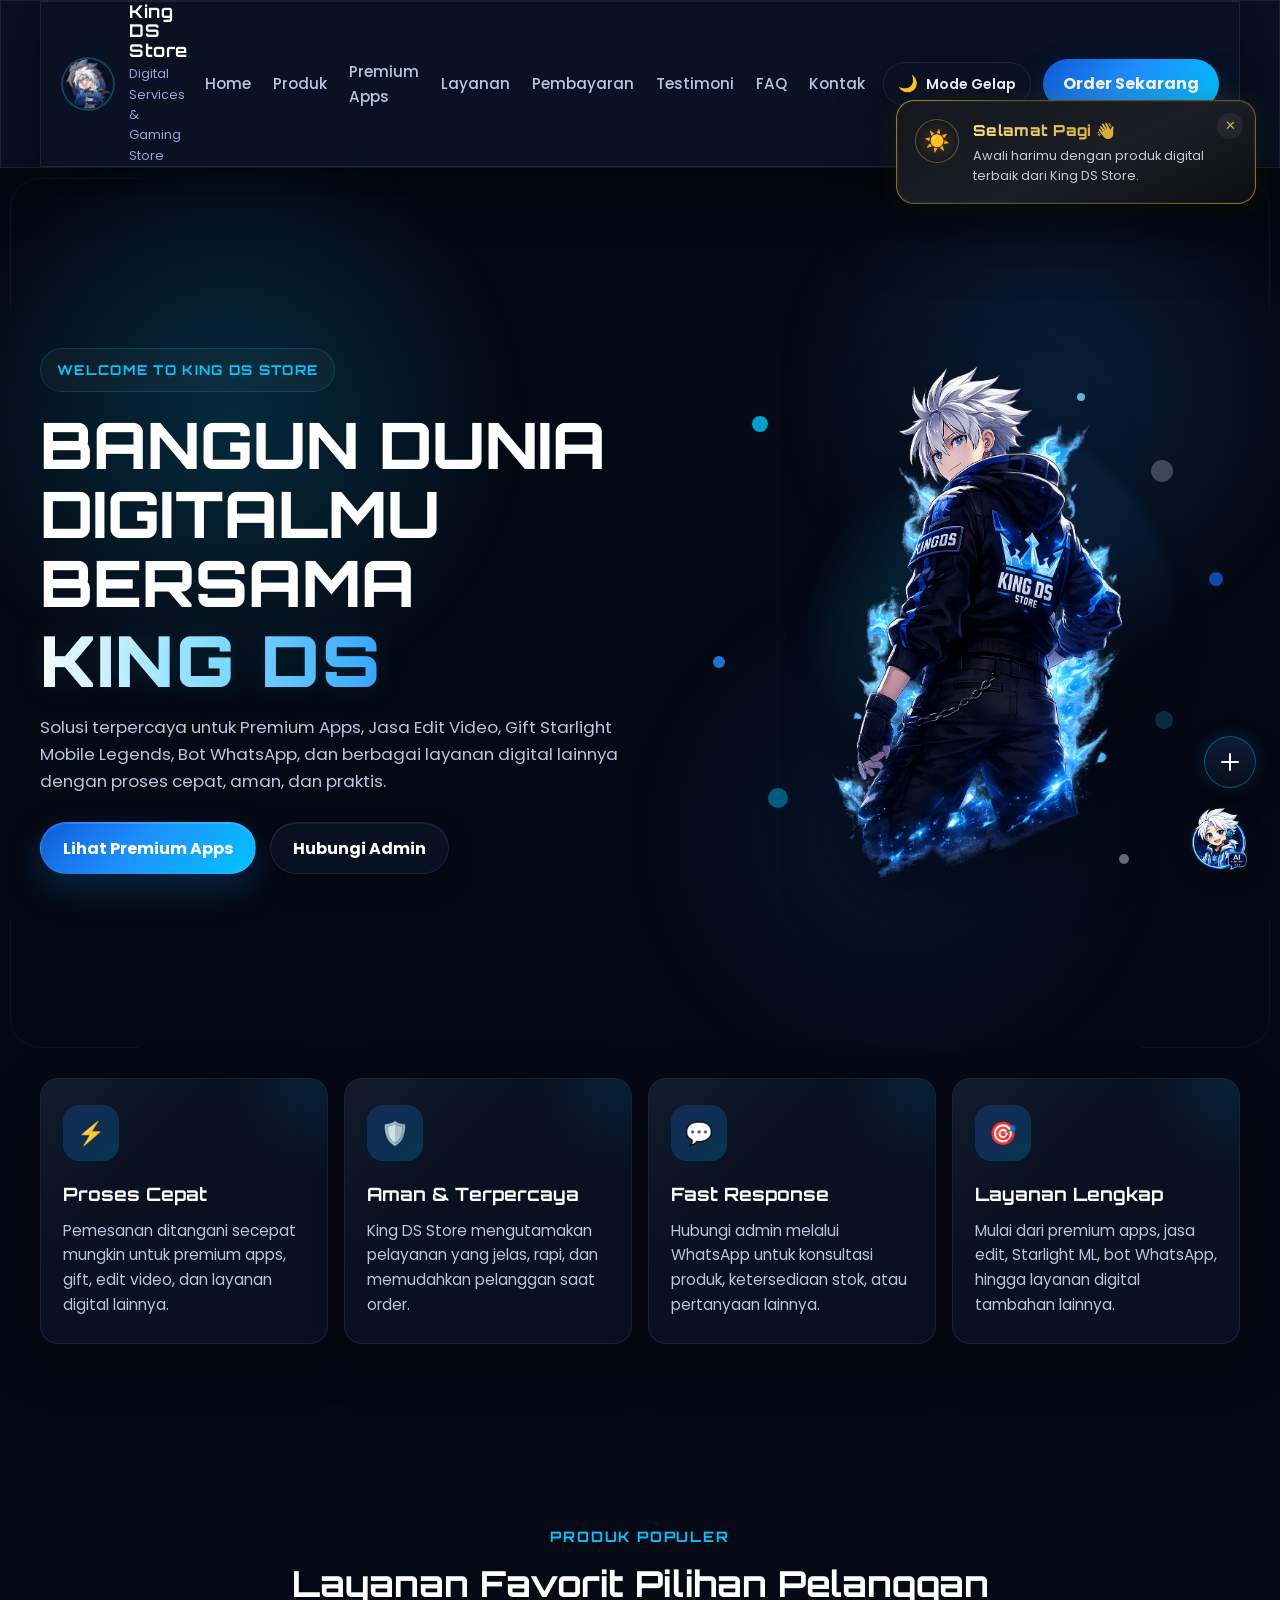
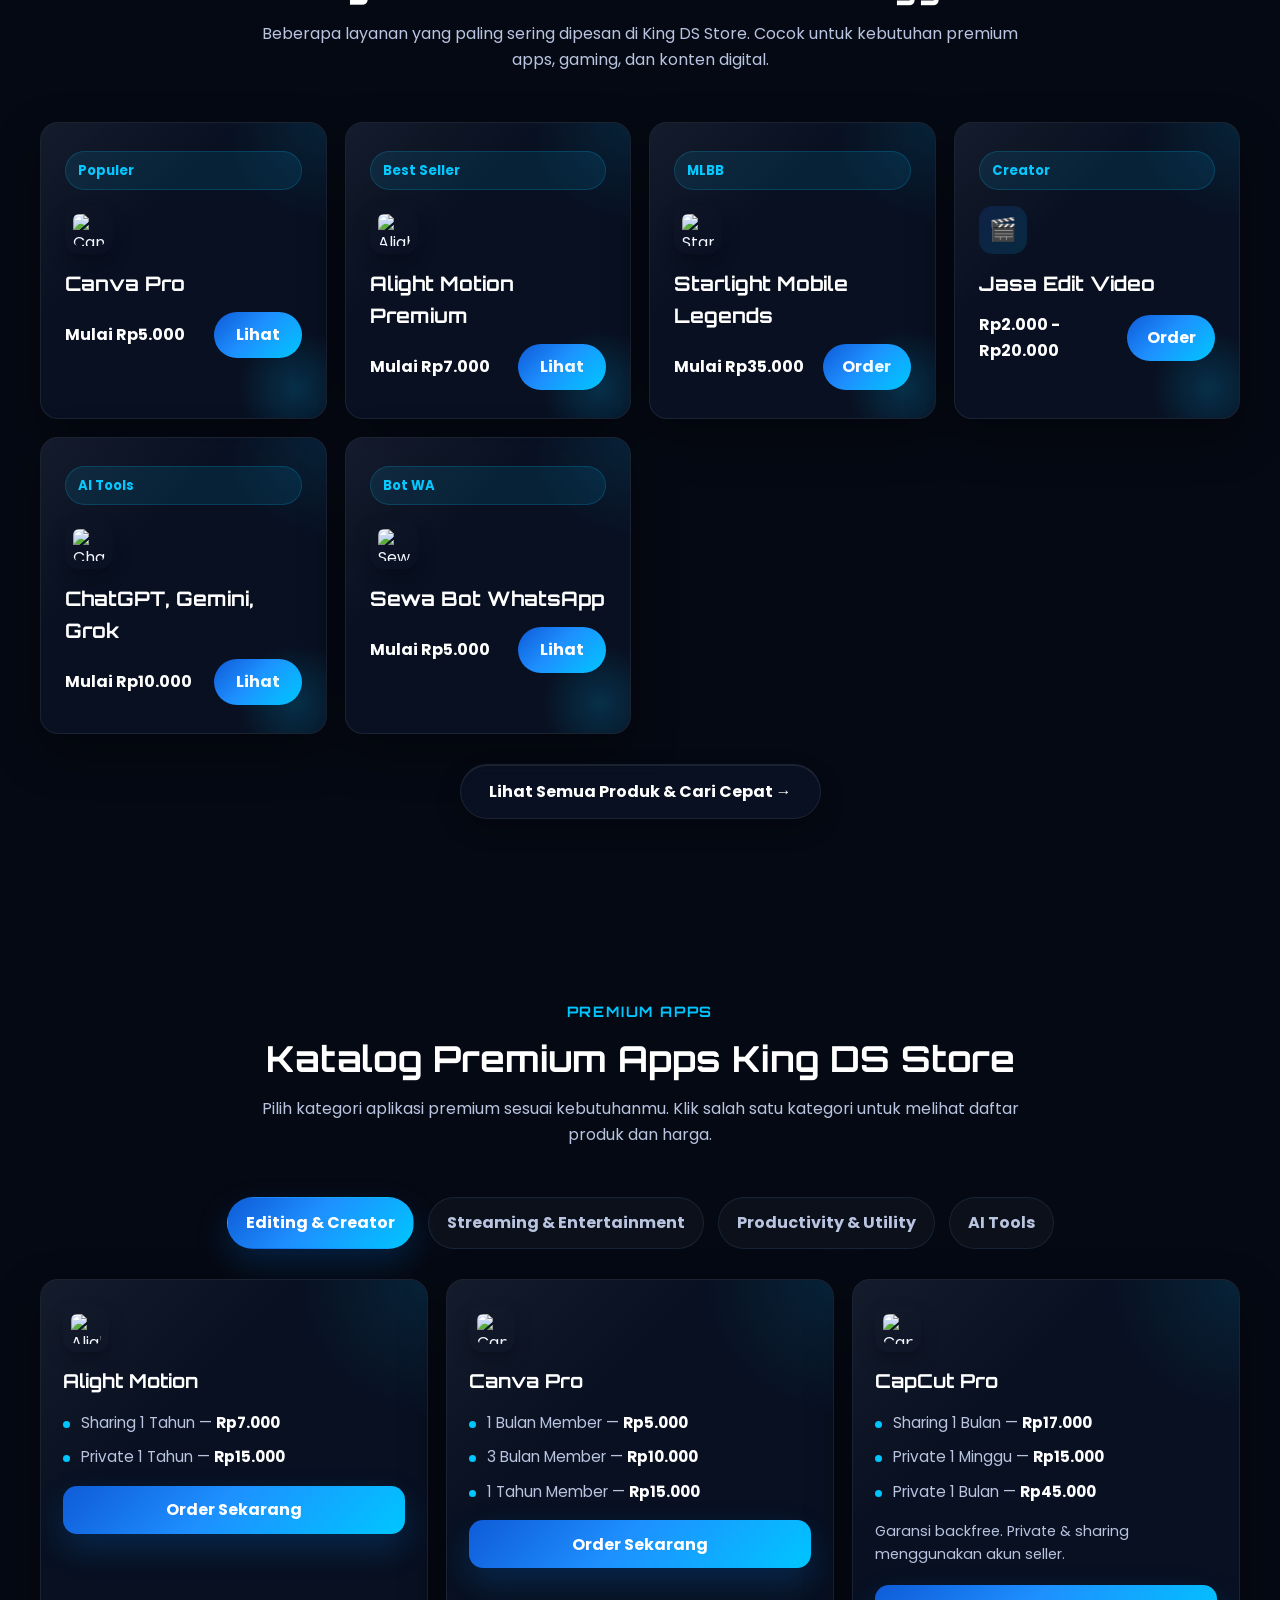
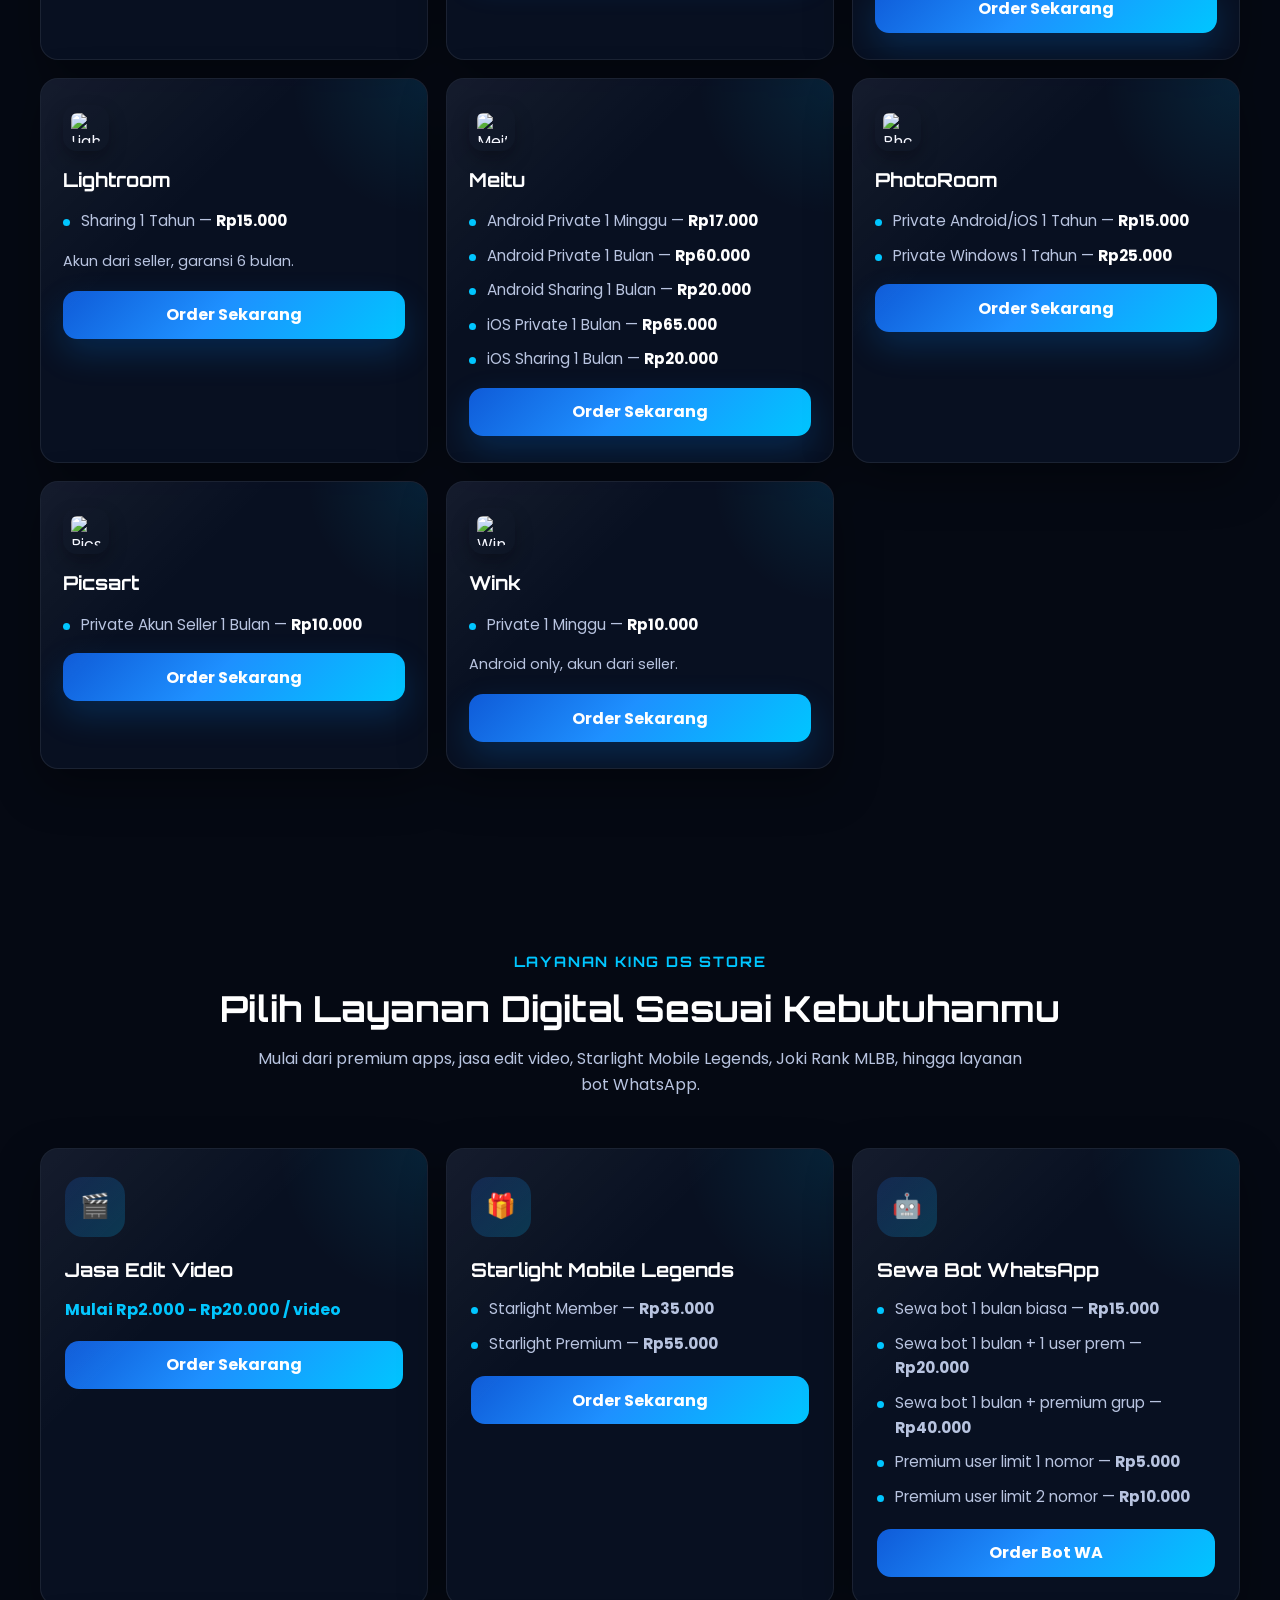
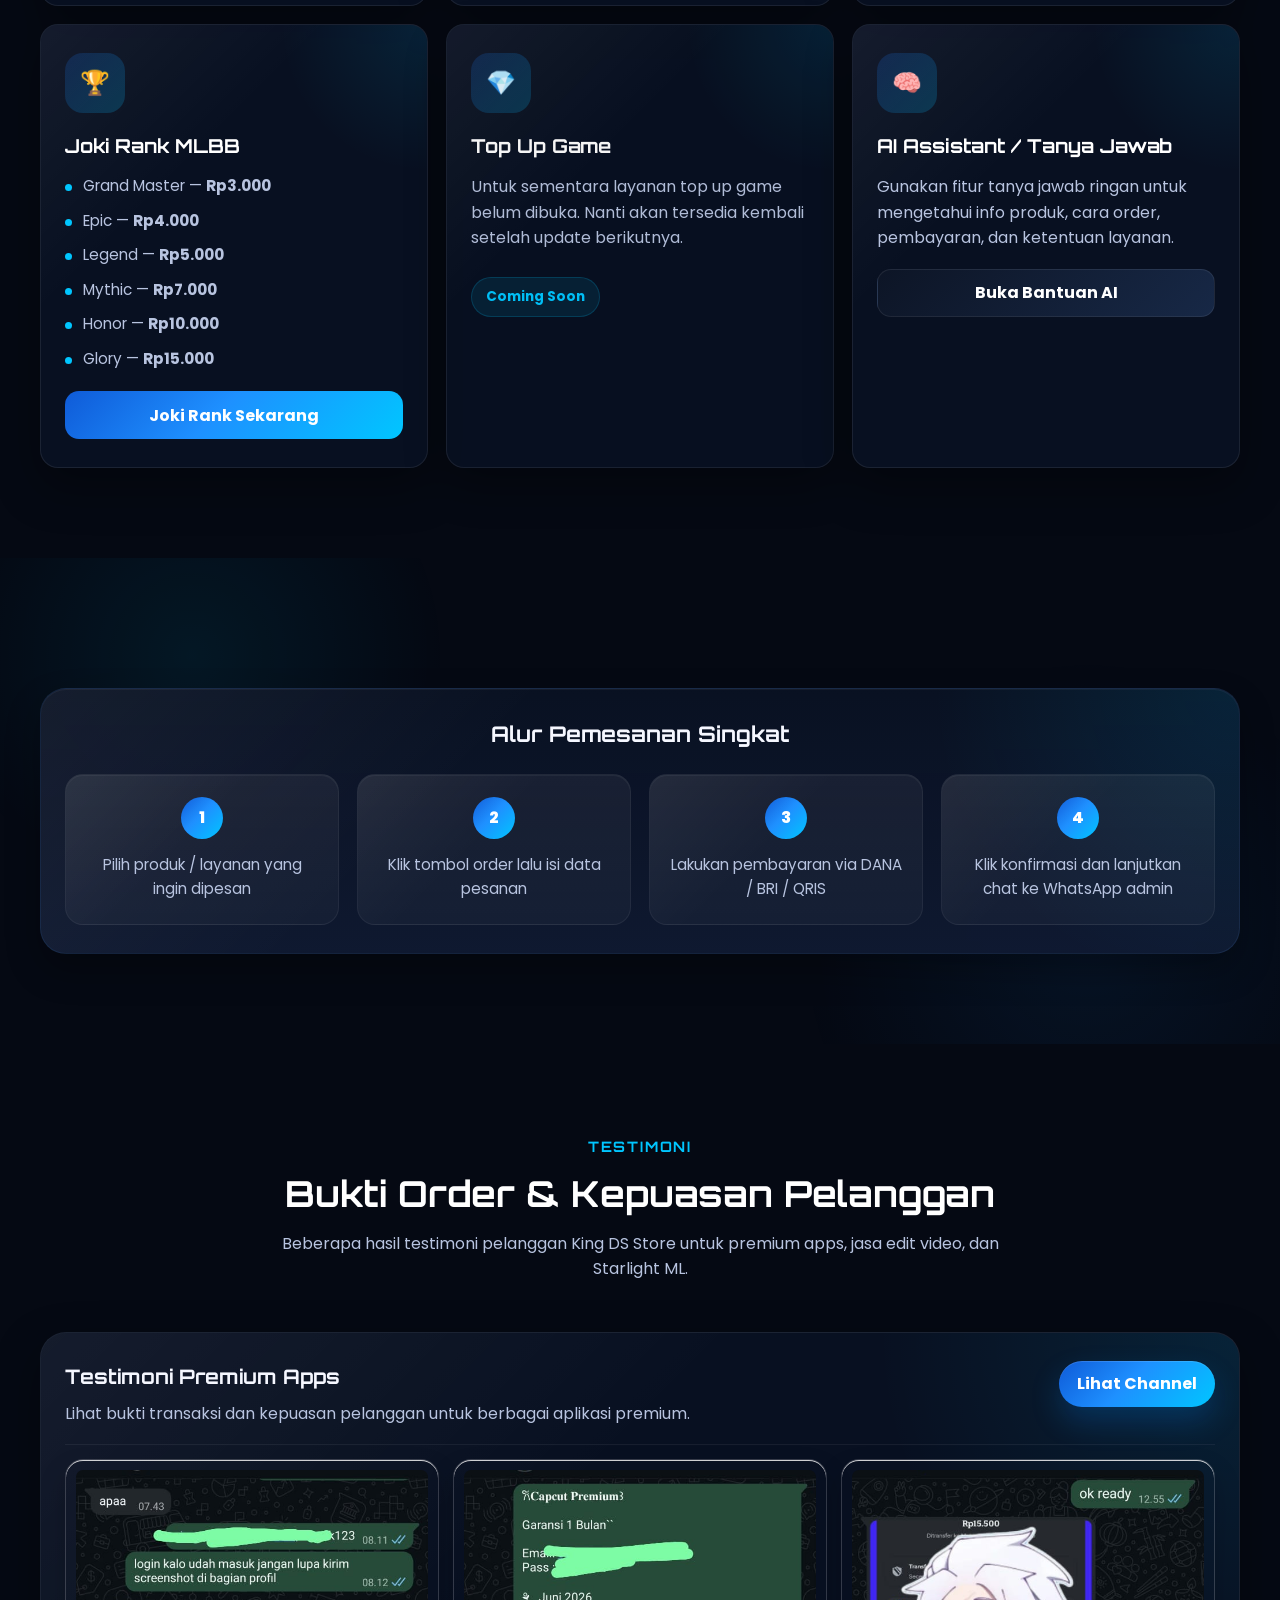
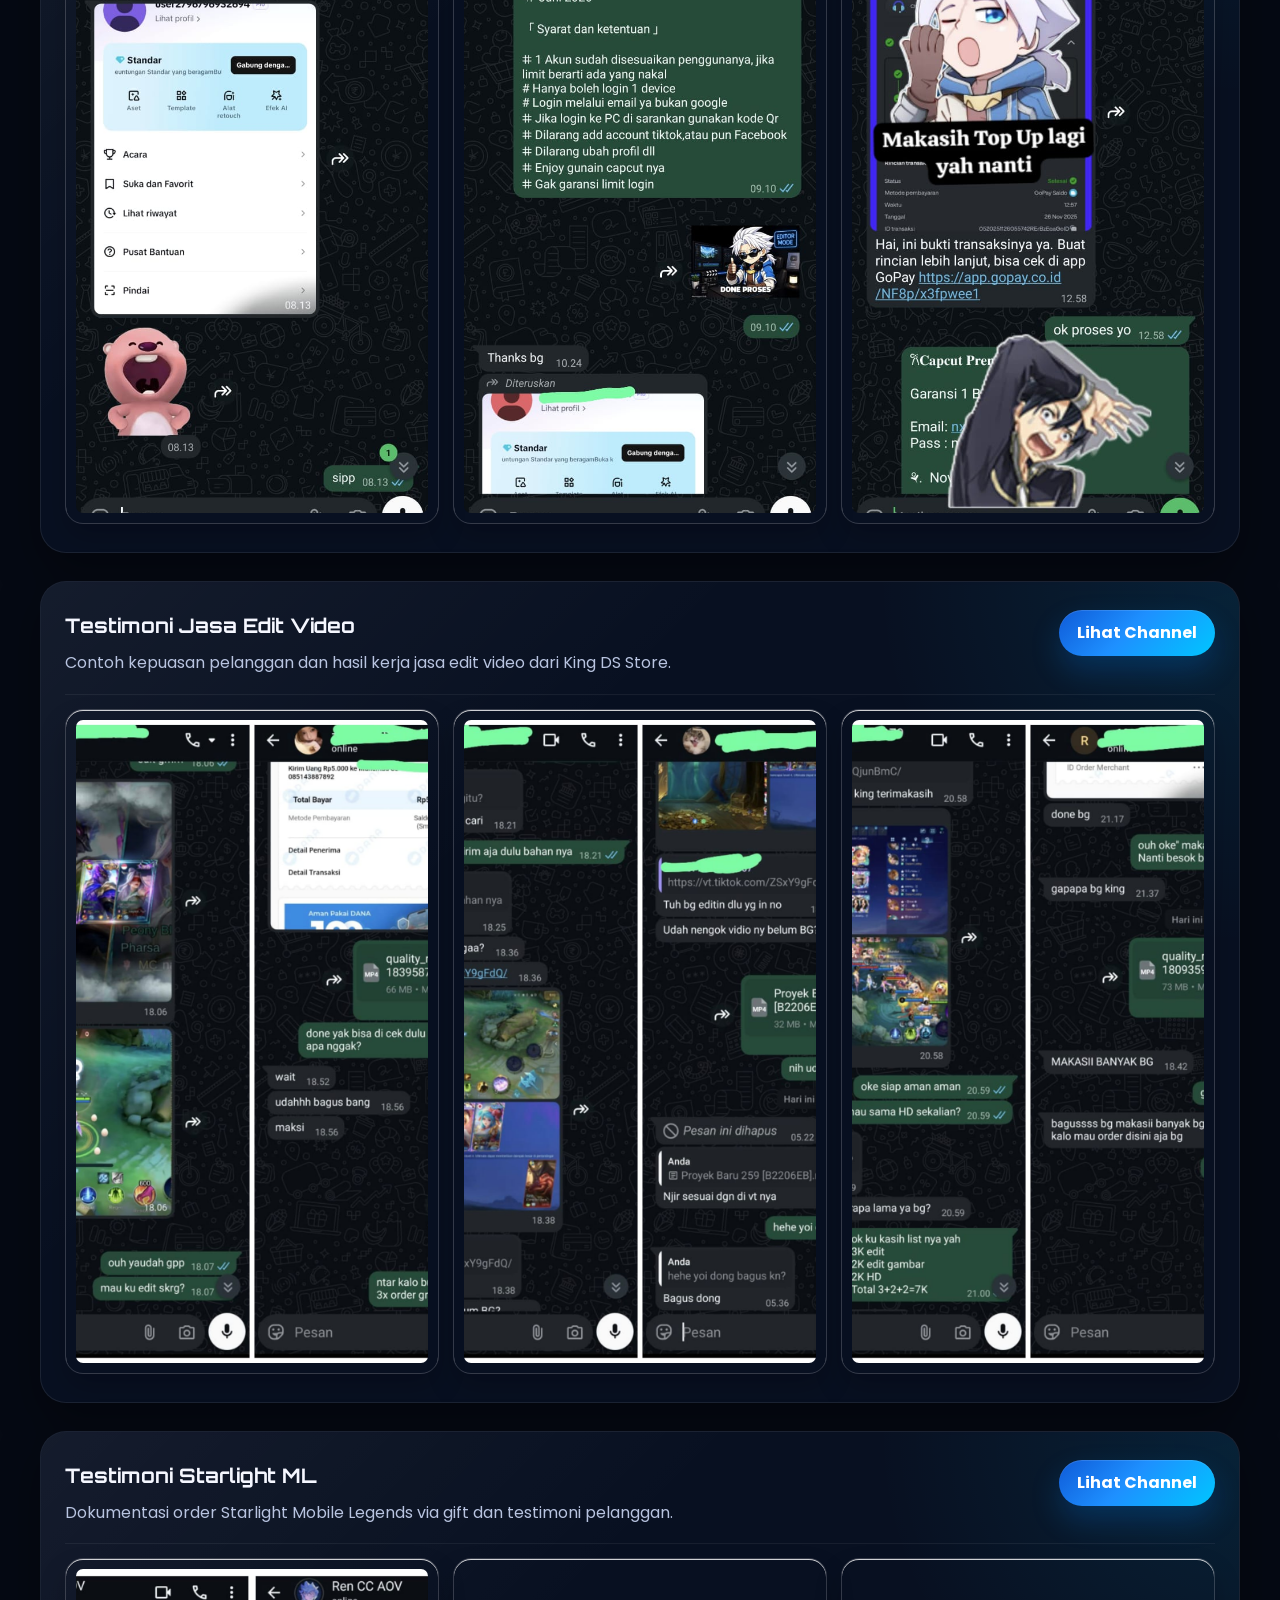
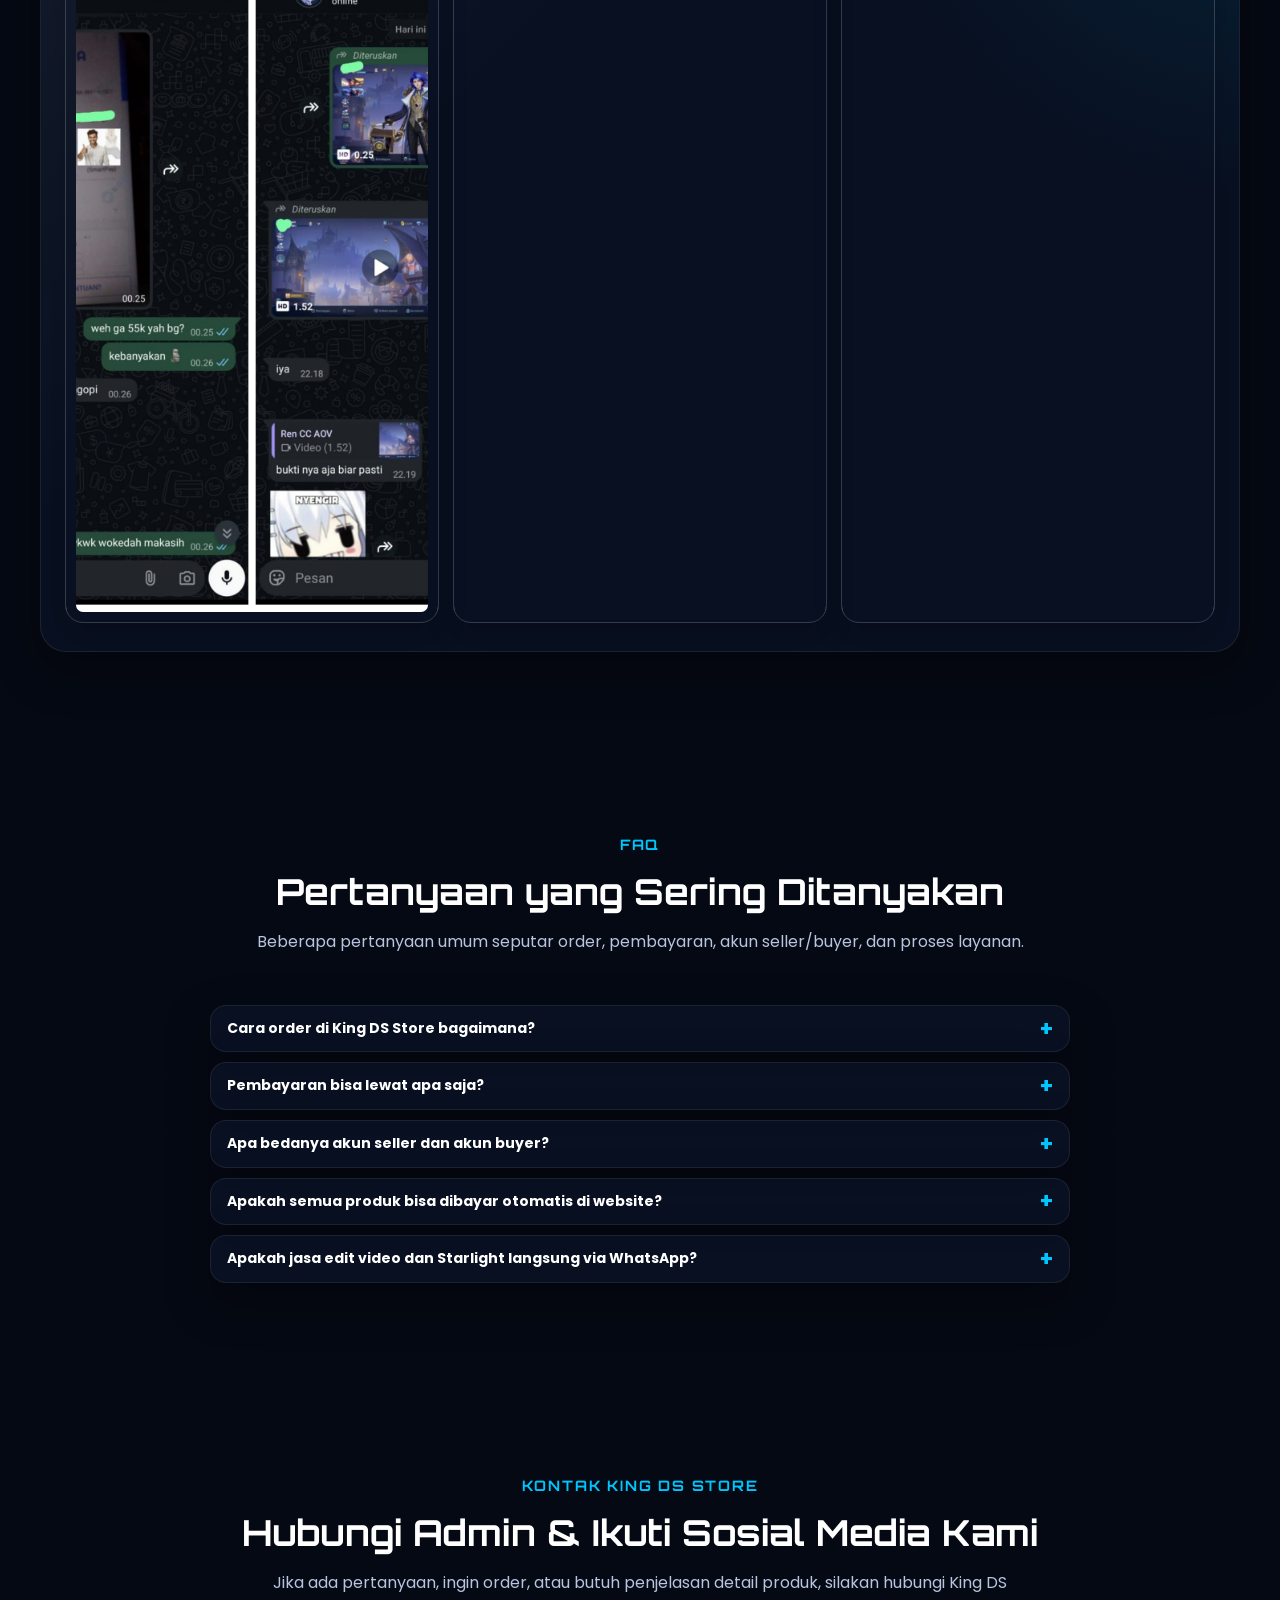
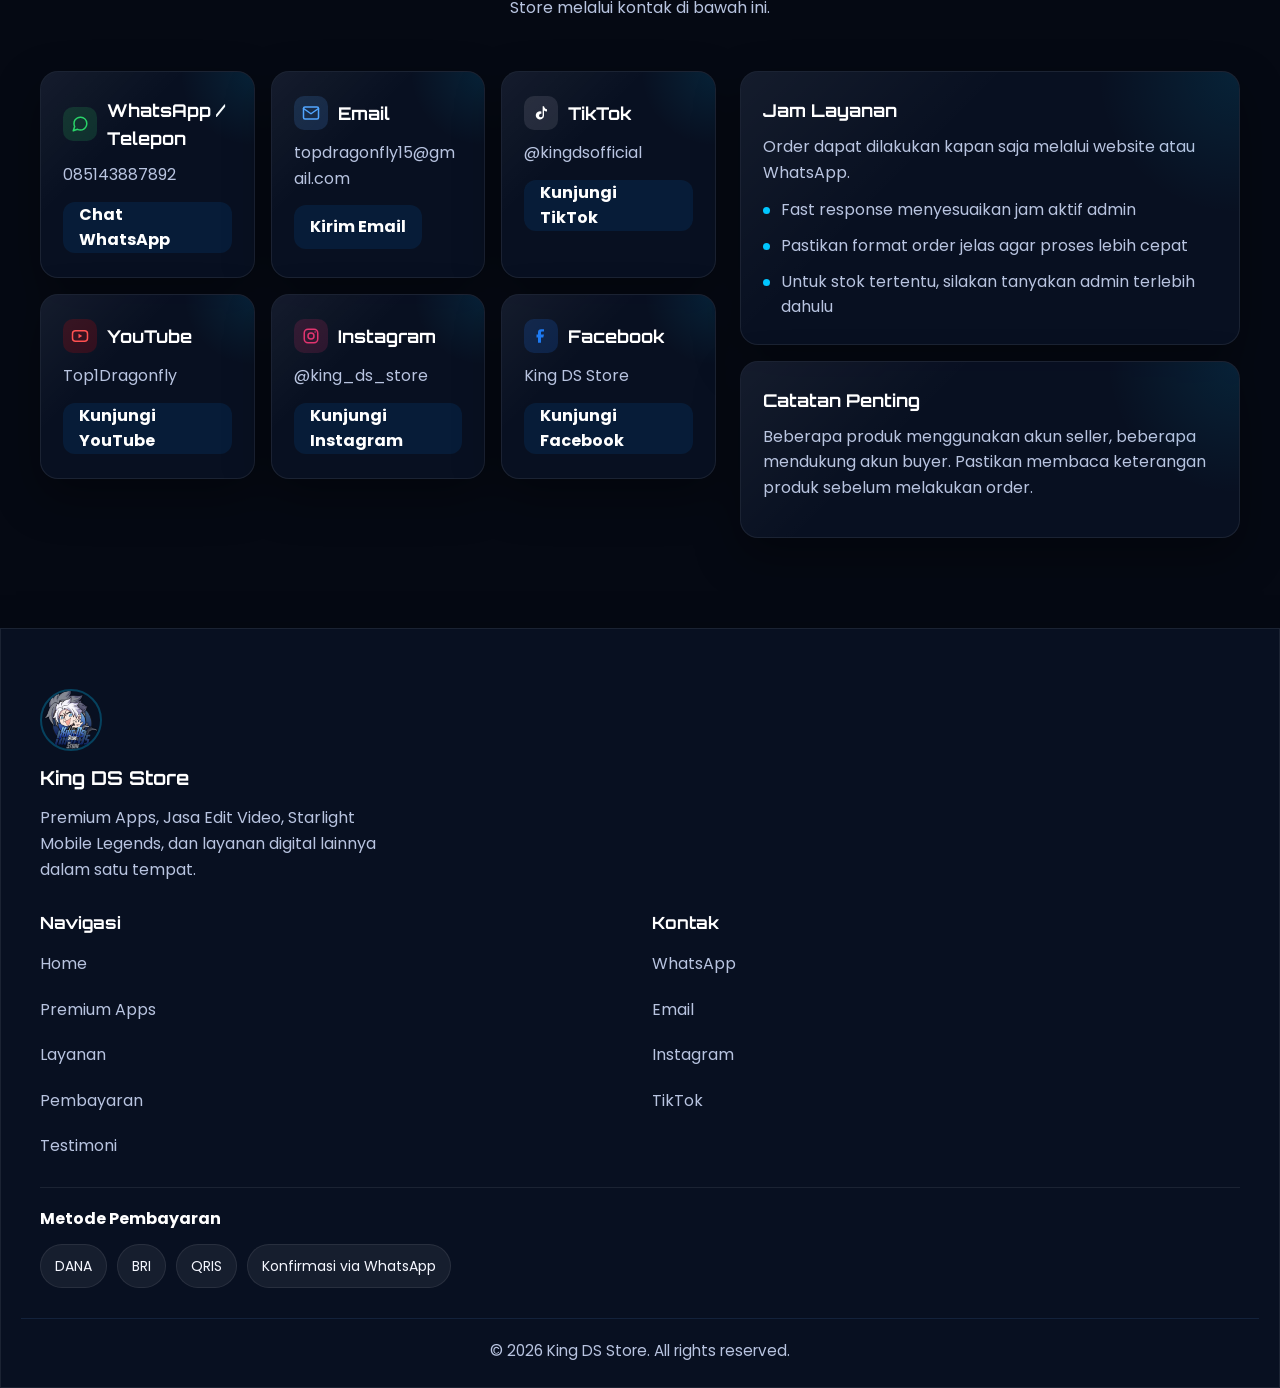
==== commit 5b5cf539: "perbaikan v1" ====
--- a/index.html
+++ b/index.html
@@ -13,6 +13,10 @@
     <link rel="icon" type="image/png" href="images/logo.png">
     <link rel="apple-touch-icon" href="images/logo.png">
 
+    <!-- PWA -->
+    <link rel="manifest" href="manifest.json">
+    <meta name="theme-color" content="#070e1c">
+
     <!-- Open Graph (preview saat link dibagikan ke WhatsApp/Facebook/dll) -->
     <meta property="og:type" content="website">
     <meta property="og:title" content="King DS Store | Premium Apps, Jasa Edit, Starlight & Bot WhatsApp">
@@ -83,7 +87,7 @@
 
             <ul class="nav-menu" id="navMenu">
                 <li><a href="#home">Home</a></li>
-                <li><a href="#popular-products">Produk</a></li>
+                <li><a href="products.html">Produk</a></li>
                 <li><a href="#premium-apps">Premium Apps</a></li>
                 <li><a href="#services">Layanan</a></li>
                 <li><a href="#payments">Pembayaran</a></li>
@@ -253,11 +257,8 @@
         <div class="products-container">
             <div class="product-card">
                 <div class="product-badge">Populer</div>
+                <img class="product-logo" src="https://logo.clearbit.com/canva.com" alt="Canva Pro logo" loading="lazy">
                 <h3>Canva Pro</h3>
-                <p>
-                    Akses Canva Pro untuk kebutuhan desain konten, promosi, presentasi,
-                    dan editing visual harian.
-                </p>
                 <div class="product-footer">
                     <span class="product-price">Mulai Rp5.000</span>
                     <a href="#premium-apps" class="product-btn">Lihat</a>
@@ -266,11 +267,8 @@
 
             <div class="product-card">
                 <div class="product-badge">Best Seller</div>
+                <img class="product-logo" src="https://logo.clearbit.com/alightmotion.com" alt="Alight Motion Premium logo" loading="lazy">
                 <h3>Alight Motion Premium</h3>
-                <p>
-                    Pilihan favorit untuk kebutuhan edit video, motion, velocity,
-                    dan konten kreatif sosial media.
-                </p>
                 <div class="product-footer">
                     <span class="product-price">Mulai Rp7.000</span>
                     <a href="#premium-apps" class="product-btn">Lihat</a>
@@ -279,11 +277,8 @@
 
             <div class="product-card">
                 <div class="product-badge">MLBB</div>
+                <img class="product-logo" src="https://logo.clearbit.com/mobilelegends.com" alt="Starlight Mobile Legends logo" loading="lazy">
                 <h3>Starlight Mobile Legends</h3>
-                <p>
-                    Tersedia Starlight Member dan Starlight Premium dengan proses gift
-                    yang aman dan praktis.
-                </p>
                 <div class="product-footer">
                     <span class="product-price">Mulai Rp35.000</span>
                     <a href="#starlight" class="product-btn">Order</a>
@@ -292,11 +287,8 @@
 
             <div class="product-card">
                 <div class="product-badge">Creator</div>
+                <div class="product-logo product-logo-icon">🎬</div>
                 <h3>Jasa Edit Video</h3>
-                <p>
-                    Jasa edit video TikTok, montage game, highlight, promo,
-                    dan konten kreator sesuai kebutuhan.
-                </p>
                 <div class="product-footer">
                     <span class="product-price">Rp2.000 - Rp20.000</span>
                     <a href="#video-edit" class="product-btn">Order</a>
@@ -305,11 +297,8 @@
 
             <div class="product-card">
                 <div class="product-badge">AI Tools</div>
+                <img class="product-logo" src="https://logo.clearbit.com/openai.com" alt="ChatGPT, Gemini, Grok logo" loading="lazy">
                 <h3>ChatGPT, Gemini, Grok</h3>
-                <p>
-                    Pilihan akun AI premium untuk kebutuhan belajar, kerja, riset,
-                    dan produktivitas harian.
-                </p>
                 <div class="product-footer">
                     <span class="product-price">Mulai Rp10.000</span>
                     <a href="#premium-apps" class="product-btn">Lihat</a>
@@ -318,15 +307,19 @@
 
             <div class="product-card">
                 <div class="product-badge">Bot WA</div>
+                <img class="product-logo" src="https://logo.clearbit.com/whatsapp.com" alt="Sewa Bot WhatsApp logo" loading="lazy">
                 <h3>Sewa Bot WhatsApp</h3>
-                <p>
-                    Layanan sewa bot dan premium user limit untuk kebutuhan otomatisasi WhatsApp.
-                </p>
                 <div class="product-footer">
                     <span class="product-price">Mulai Rp5.000</span>
                     <a href="#bot-wa" class="product-btn">Lihat</a>
                 </div>
             </div>
+        </div>
+
+        <div class="view-all-products">
+            <a href="products.html" class="btn-secondary">
+                Lihat Semua Produk &amp; Cari Cepat →
+            </a>
         </div>
     </section>
 
@@ -355,6 +348,7 @@
         <div class="premium-panel active" id="tab-editing">
             <div class="premium-grid">
                 <div class="premium-card">
+                    <img class="premium-logo" src="https://logo.clearbit.com/alightmotion.com" alt="Alight Motion logo" loading="lazy">
                     <h3>Alight Motion</h3>
                     <ul>
                         <li>Sharing 1 Tahun — <strong>Rp7.000</strong></li>
@@ -372,6 +366,7 @@
                 </div>
 
                 <div class="premium-card">
+                    <img class="premium-logo" src="https://logo.clearbit.com/canva.com" alt="Canva Pro logo" loading="lazy">
                     <h3>Canva Pro</h3>
                     <ul>
                         <li>1 Bulan Member — <strong>Rp5.000</strong></li>
@@ -390,6 +385,7 @@
                 </div>
 
                 <div class="premium-card">
+                    <img class="premium-logo" src="https://logo.clearbit.com/capcut.com" alt="CapCut Pro logo" loading="lazy">
                     <h3>CapCut Pro</h3>
                     <ul>
                         <li>Sharing 1 Bulan — <strong>Rp17.000</strong></li>
@@ -411,6 +407,7 @@
                 </div>
 
                 <div class="premium-card">
+                    <img class="premium-logo" src="https://logo.clearbit.com/adobe.com" alt="Lightroom logo" loading="lazy">
                     <h3>Lightroom</h3>
                     <ul>
                         <li>Sharing 1 Tahun — <strong>Rp15.000</strong></li>
@@ -428,6 +425,7 @@
                 </div>
 
                 <div class="premium-card">
+                    <img class="premium-logo" src="https://logo.clearbit.com/meitu.com" alt="Meitu logo" loading="lazy">
                     <h3>Meitu</h3>
                     <ul>
                         <li>Android Private 1 Minggu — <strong>Rp17.000</strong></li>
@@ -448,6 +446,7 @@
                 </div>
 
                 <div class="premium-card">
+                    <img class="premium-logo" src="https://logo.clearbit.com/photoroom.com" alt="PhotoRoom logo" loading="lazy">
                     <h3>PhotoRoom</h3>
                     <ul>
                         <li>Private Android/iOS 1 Tahun — <strong>Rp15.000</strong></li>
@@ -465,6 +464,7 @@
                 </div>
 
                 <div class="premium-card">
+                    <img class="premium-logo" src="https://logo.clearbit.com/picsart.com" alt="Picsart logo" loading="lazy">
                     <h3>Picsart</h3>
                     <ul>
                         <li>Private Akun Seller 1 Bulan — <strong>Rp10.000</strong></li>
@@ -481,6 +481,7 @@
                 </div>
 
                 <div class="premium-card">
+                    <img class="premium-logo" src="https://logo.clearbit.com/wink.ai" alt="Wink logo" loading="lazy">
                     <h3>Wink</h3>
                     <ul>
                         <li>Private 1 Minggu — <strong>Rp10.000</strong></li>
@@ -503,6 +504,7 @@
         <div class="premium-panel" id="tab-entertainment">
             <div class="premium-grid">
                 <div class="premium-card">
+                    <img class="premium-logo" src="https://logo.clearbit.com/apple.com" alt="Apple Music logo" loading="lazy">
                     <h3>Apple Music</h3>
                     <ul>
                         <li>Invite 1 Bulan — <strong>Rp10.000</strong></li>
@@ -515,6 +517,7 @@
                 </div>
 
                 <div class="premium-card">
+                    <img class="premium-logo" src="https://logo.clearbit.com/bilibili.tv" alt="Bstation logo" loading="lazy">
                     <h3>Bstation</h3>
                     <ul>
                         <li>Sharing 1 Bulan — <strong>Rp10.000</strong></li>
@@ -529,6 +532,7 @@
                 </div>
 
                 <div class="premium-card">
+                    <img class="premium-logo" src="https://logo.clearbit.com/dramaboxapp.com" alt="Dramabox logo" loading="lazy">
                     <h3>Dramabox</h3>
                     <ul>
                         <li>1 Bulan — <strong>Rp20.000</strong></li>
@@ -540,6 +544,7 @@
                 </div>
 
                 <div class="premium-card">
+                    <img class="premium-logo" src="https://logo.clearbit.com/iq.com" alt="iQIYI logo" loading="lazy">
                     <h3>iQIYI</h3>
                     <ul>
                         <li>Sharing 1 Bulan — <strong>Rp10.000</strong></li>
@@ -553,6 +558,7 @@
                 </div>
 
                 <div class="premium-card">
+                    <img class="premium-logo" src="https://logo.clearbit.com/loklok.com" alt="LokLok logo" loading="lazy">
                     <h3>LokLok</h3>
                     <ul>
                         <li>Basic 1 Bulan — <strong>Rp20.000</strong></li>
@@ -565,6 +571,7 @@
                 </div>
 
                 <div class="premium-card">
+                    <img class="premium-logo" src="https://logo.clearbit.com/netflix.com" alt="Netflix logo" loading="lazy">
                     <h3>Netflix</h3>
                     <ul>
                         <li>1 Profil 1 User 1 Bulan — <strong>Rp40.000</strong></li>
@@ -578,6 +585,7 @@
                 </div>
 
                 <div class="premium-card">
+                    <img class="premium-logo" src="https://logo.clearbit.com/spotify.com" alt="Spotify logo" loading="lazy">
                     <h3>Spotify</h3>
                     <ul>
                         <li>1 Bulan — <strong>Rp22.000</strong></li>
@@ -590,6 +598,7 @@
                 </div>
 
                 <div class="premium-card">
+                    <img class="premium-logo" src="https://logo.clearbit.com/vidio.com" alt="Vidio logo" loading="lazy">
                     <h3>Vidio</h3>
                     <ul>
                         <li>Platinum Sharing 1 Bulan — <strong>Rp25.000</strong></li>
@@ -603,6 +612,7 @@
                 </div>
 
                 <div class="premium-card">
+                    <img class="premium-logo" src="https://logo.clearbit.com/viu.com" alt="Viu logo" loading="lazy">
                     <h3>Viu</h3>
                     <ul>
                         <li>1 Bulan — <strong>Rp5.000</strong></li>
@@ -617,6 +627,7 @@
                 </div>
 
                 <div class="premium-card">
+                    <img class="premium-logo" src="https://logo.clearbit.com/youku.com" alt="Youku logo" loading="lazy">
                     <h3>Youku</h3>
                     <ul>
                         <li>Sharing 1 Bulan — <strong>Rp8.000</strong></li>
@@ -630,6 +641,7 @@
                 </div>
 
                 <div class="premium-card">
+                    <img class="premium-logo" src="https://logo.clearbit.com/youtube.com" alt="YouTube Premium logo" loading="lazy">
                     <h3>YouTube Premium</h3>
                     <ul>
                         <li>Individu akun seller — <strong>Rp12.000</strong></li>
@@ -651,6 +663,7 @@
         <div class="premium-panel" id="tab-productivity">
             <div class="premium-grid">
                 <div class="premium-card">
+                    <img class="premium-logo" src="https://logo.clearbit.com/camscanner.com" alt="CamScanner Pro logo" loading="lazy">
                     <h3>CamScanner Pro</h3>
                     <ul>
                         <li>Sharing — <strong>Rp8.000</strong></li>
@@ -663,6 +676,7 @@
                 </div>
 
                 <div class="premium-card">
+                    <img class="premium-logo" src="https://logo.clearbit.com/camscanner.com" alt="CamScanner+ logo" loading="lazy">
                     <h3>CamScanner+</h3>
                     <ul>
                         <li>Lifetime — <strong>Rp20.000</strong></li>
@@ -674,6 +688,7 @@
                 </div>
 
                 <div class="premium-card">
+                    <img class="premium-logo" src="https://logo.clearbit.com/ilovepdf.com" alt="I Love PDF logo" loading="lazy">
                     <h3>I Love PDF</h3>
                     <ul>
                         <li>Private 1 Minggu — <strong>Rp8.000</strong></li>
@@ -685,6 +700,7 @@
                 </div>
 
                 <div class="premium-card">
+                    <img class="premium-logo" src="https://logo.clearbit.com/scribd.com" alt="Scribd logo" loading="lazy">
                     <h3>Scribd</h3>
                     <ul>
                         <li>Sharing 1 Bulan — <strong>Rp10.000</strong></li>
@@ -696,6 +712,7 @@
                 </div>
 
                 <div class="premium-card">
+                    <img class="premium-logo" src="https://logo.clearbit.com/zoom.us" alt="Zoom logo" loading="lazy">
                     <h3>Zoom</h3>
                     <ul>
                         <li>Private 100p 2 Minggu — <strong>Rp15.000</strong></li>
@@ -712,6 +729,7 @@
         <div class="premium-panel" id="tab-ai">
             <div class="premium-grid">
                 <div class="premium-card">
+                    <img class="premium-logo" src="https://logo.clearbit.com/openai.com" alt="ChatGPT logo" loading="lazy">
                     <h3>ChatGPT</h3>
                     <ul>
                         <li>Sharing 1 Bulan — <strong>Rp10.000</strong></li>
@@ -724,6 +742,7 @@
                 </div>
 
                 <div class="premium-card">
+                    <img class="premium-logo" src="https://logo.clearbit.com/google.com" alt="Gemini AI logo" loading="lazy">
                     <h3>Gemini AI</h3>
                     <ul>
                         <li>Buyer / akun private — <strong>Rp15.000</strong></li>
@@ -736,6 +755,7 @@
                 </div>
 
                 <div class="premium-card">
+                    <img class="premium-logo" src="https://logo.clearbit.com/x.ai" alt="Grok AI logo" loading="lazy">
                     <h3>Grok AI</h3>
                     <ul>
                         <li>1 Bulan — <strong>Rp25.000</strong></li>
@@ -1396,7 +1416,7 @@
             <svg viewBox="0 0 24 24" fill="none" stroke="currentColor" stroke-width="2" stroke-linecap="round" stroke-linejoin="round"><path d="M3 11l9-8 9 8"/><path d="M5 10v10h14V10"/></svg>
             <span>Home</span>
         </a>
-        <a href="#popular-products" class="bottom-nav-item" data-target="popular-products">
+        <a href="products.html" class="bottom-nav-item" data-target="produk-page">
             <svg viewBox="0 0 24 24" fill="none" stroke="currentColor" stroke-width="2" stroke-linecap="round" stroke-linejoin="round"><rect x="3" y="3" width="7" height="7"/><rect x="14" y="3" width="7" height="7"/><rect x="14" y="14" width="7" height="7"/><rect x="3" y="14" width="7" height="7"/></svg>
             <span>Produk</span>
         </a>
@@ -1470,5 +1490,12 @@
 
     <!-- Main JS -->
     <script src="js/script.js"></script>
+    <script>
+        if ("serviceWorker" in navigator) {
+            window.addEventListener("load", () => {
+                navigator.serviceWorker.register("sw.js").catch(() => {});
+            });
+        }
+    </script>
 </body>
 </html>
--- a/css/style.css
+++ b/css/style.css
@@ -3894,3 +3894,312 @@
     background: linear-gradient(90deg, rgba(18,40,76,0.06) 25%, rgba(18,40,76,0.14) 37%, rgba(18,40,76,0.06) 63%);
     background-size: 400% 100%;
 }
+
+/* =========================
+   LOGO PRODUK DI KARTU PREMIUM APPS
+========================= */
+.premium-logo{
+    display: block;
+    width: 46px;
+    height: 46px;
+    margin-bottom: 14px;
+    padding: 8px;
+    border-radius: 14px;
+    background: #ffffff;
+    object-fit: contain;
+    box-shadow: 0 8px 18px rgba(0,0,0,0.25);
+}
+
+.premium-card{
+    display: flex;
+    flex-direction: column;
+}
+
+@media (max-width: 768px){
+    .premium-logo{
+        width: 36px;
+        height: 36px;
+        margin-bottom: 10px;
+        padding: 6px;
+        border-radius: 10px;
+    }
+}
+
+/* =========================
+   LOGO PRODUK DI KARTU PRODUK POPULER
+========================= */
+.product-logo{
+    display: block;
+    width: 48px;
+    height: 48px;
+    margin-bottom: 14px;
+    padding: 8px;
+    border-radius: 14px;
+    background: #ffffff;
+    object-fit: contain;
+    box-shadow: 0 8px 18px rgba(0,0,0,0.25);
+}
+
+.product-logo-icon{
+    display: flex;
+    align-items: center;
+    justify-content: center;
+    font-size: 1.4rem;
+    background: linear-gradient(135deg, rgba(15,91,216,0.18), rgba(0,198,255,0.14));
+    box-shadow: none;
+}
+
+.product-card{
+    display: flex;
+    flex-direction: column;
+}
+
+@media (max-width: 768px){
+    .product-logo{
+        width: 34px;
+        height: 34px;
+        margin-bottom: 8px;
+        padding: 5px;
+        border-radius: 10px;
+    }
+
+    .product-logo-icon{
+        font-size: 1.05rem;
+    }
+}
+
+/* =========================
+   HALAMAN SEMUA PRODUK (products.html)
+========================= */
+.catalog-hero{
+    padding: 130px 20px 30px;
+    text-align: center;
+}
+
+.catalog-title{
+    max-width: 760px;
+    margin: 10px auto 14px;
+    color: var(--title);
+    font-family: var(--font-heading);
+    font-size: clamp(1.6rem, 4vw, 2.6rem);
+    font-weight: 800;
+    line-height: 1.2;
+}
+
+.catalog-subtext{
+    max-width: 620px;
+    margin: 0 auto 26px;
+    color: var(--text-soft);
+    font-size: 0.95rem;
+    line-height: 1.7;
+}
+
+.catalog-search{
+    position: relative;
+    display: flex;
+    align-items: center;
+    max-width: 560px;
+    margin: 0 auto;
+    padding: 0 50px 0 46px;
+    border: 1px solid var(--border);
+    border-radius: 999px;
+    background: var(--bg-card);
+    box-shadow: var(--shadow);
+}
+
+.catalog-search svg{
+    position: absolute;
+    left: 16px;
+    width: 18px;
+    height: 18px;
+    color: var(--text-soft);
+}
+
+.catalog-search input{
+    width: 100%;
+    min-height: 54px;
+    border: none;
+    background: transparent;
+    color: var(--title);
+    font-size: 0.95rem;
+    outline: none;
+}
+
+.catalog-search-clear{
+    position: absolute;
+    right: 12px;
+    width: 30px;
+    height: 30px;
+    border: none;
+    border-radius: 50%;
+    background: rgba(0,140,255,0.10);
+    color: var(--title);
+    cursor: pointer;
+    transition: var(--transition);
+}
+
+.catalog-search-clear:hover{
+    background: rgba(0,140,255,0.18);
+}
+
+.catalog-result-info{
+    margin-top: 14px;
+    color: var(--text-soft);
+    font-size: 0.85rem;
+}
+
+.catalog-grid-section{
+    padding: 0 20px 90px;
+}
+
+.catalog-grid{
+    display: grid;
+    grid-template-columns: repeat(auto-fill, minmax(170px, 1fr));
+    gap: 18px;
+    max-width: 1300px;
+    margin: 0 auto;
+}
+
+.catalog-card{
+    position: relative;
+    display: flex;
+    flex-direction: column;
+    overflow: hidden;
+    padding: 22px 18px;
+    border: 1px solid var(--line);
+    border-radius: var(--radius-md);
+    background: linear-gradient(180deg, var(--bg-card), var(--bg-card-2));
+    box-shadow: 0 16px 34px rgba(0,0,0,0.22);
+    transition: var(--transition);
+}
+
+.catalog-card:hover{
+    transform: translateY(-4px);
+    border-color: rgba(0,198,255,0.3);
+}
+
+.catalog-card.is-hidden{
+    display: none;
+}
+
+.catalog-card-logo{
+    display: block;
+    width: 44px;
+    height: 44px;
+    margin-bottom: 12px;
+    padding: 8px;
+    border-radius: 12px;
+    background: #ffffff;
+    object-fit: contain;
+    box-shadow: 0 8px 16px rgba(0,0,0,0.2);
+}
+
+.catalog-card-logo-icon{
+    display: flex;
+    align-items: center;
+    justify-content: center;
+    font-size: 1.3rem;
+    background: linear-gradient(135deg, rgba(15,91,216,0.18), rgba(0,198,255,0.14));
+    box-shadow: none;
+}
+
+.catalog-card h3{
+    margin-bottom: 8px;
+    color: var(--title);
+    font-family: var(--font-heading);
+    font-size: 0.92rem;
+    line-height: 1.3;
+    min-height: 36px;
+}
+
+.catalog-card-price{
+    display: block;
+    margin-bottom: 14px;
+    color: var(--blue-3);
+    font-weight: 700;
+    font-size: 0.88rem;
+}
+
+.catalog-card-btn{
+    display: inline-flex;
+    align-items: center;
+    justify-content: center;
+    min-height: 40px;
+    border-radius: 999px;
+    background: var(--accent-gradient);
+    color: #ffffff;
+    font-weight: 700;
+    font-size: 0.8rem;
+    box-shadow: 0 10px 22px rgba(0,140,255,0.22);
+    transition: var(--transition);
+}
+
+.catalog-card-btn:hover{
+    transform: translateY(-2px);
+}
+
+.catalog-empty{
+    max-width: 420px;
+    margin: 40px auto 0;
+    text-align: center;
+}
+
+.catalog-empty-icon{
+    margin-bottom: 12px;
+    font-size: 2.4rem;
+}
+
+.catalog-empty p{
+    margin-bottom: 18px;
+    color: var(--text-soft);
+}
+
+.active-page{
+    color: var(--white) !important;
+}
+
+@media (max-width: 768px){
+    .catalog-hero{
+        padding: 100px 16px 20px;
+    }
+
+    .catalog-grid{
+        grid-template-columns: repeat(2, minmax(0, 1fr));
+        gap: 10px;
+    }
+
+    .catalog-card{
+        padding: 14px 12px;
+    }
+
+    .catalog-card-logo{
+        width: 34px;
+        height: 34px;
+        margin-bottom: 8px;
+    }
+
+    .catalog-card h3{
+        font-size: 0.78rem;
+        min-height: 32px;
+    }
+
+    .catalog-card-price{
+        font-size: 0.74rem;
+        margin-bottom: 10px;
+    }
+
+    .catalog-card-btn{
+        min-height: 34px;
+        font-size: 0.7rem;
+    }
+}
+
+.view-all-products{
+    display: flex;
+    justify-content: center;
+    margin-top: 30px;
+}
+
+.view-all-products .btn-secondary{
+    padding: 14px 28px;
+}
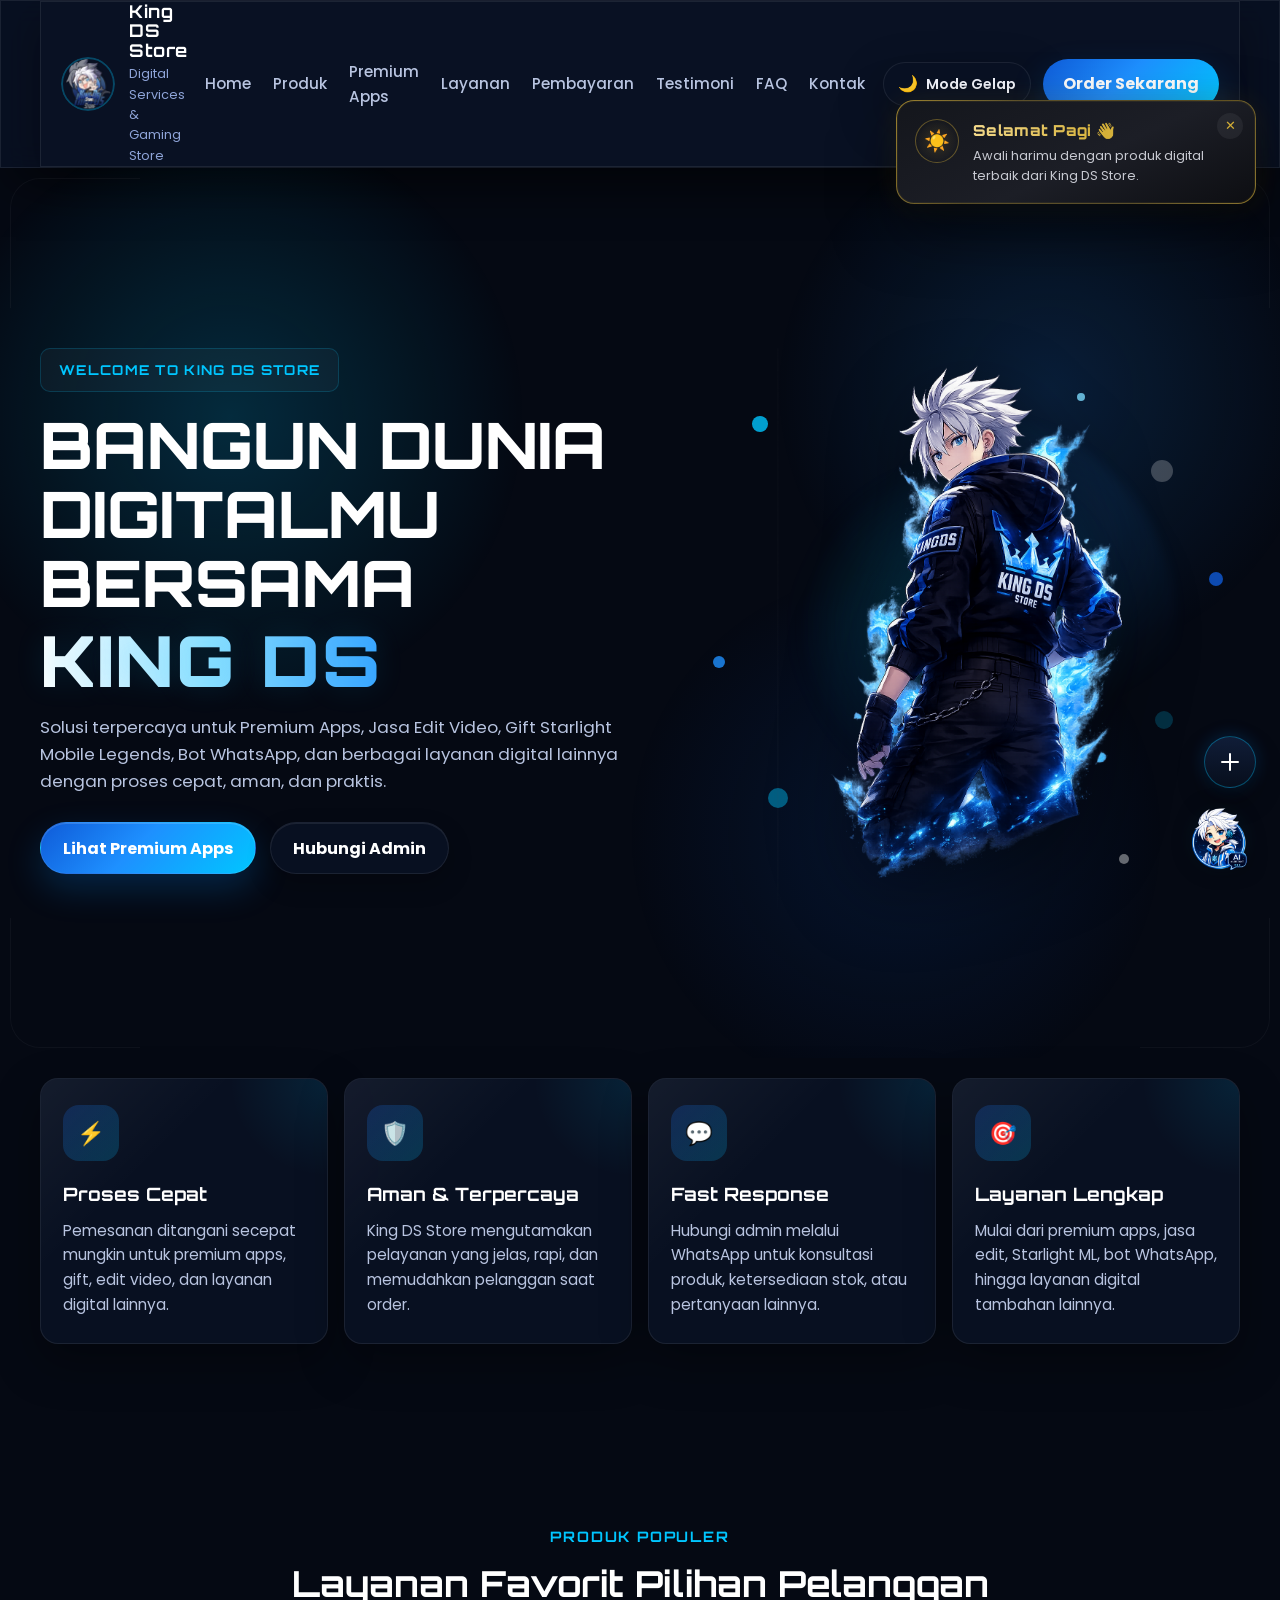
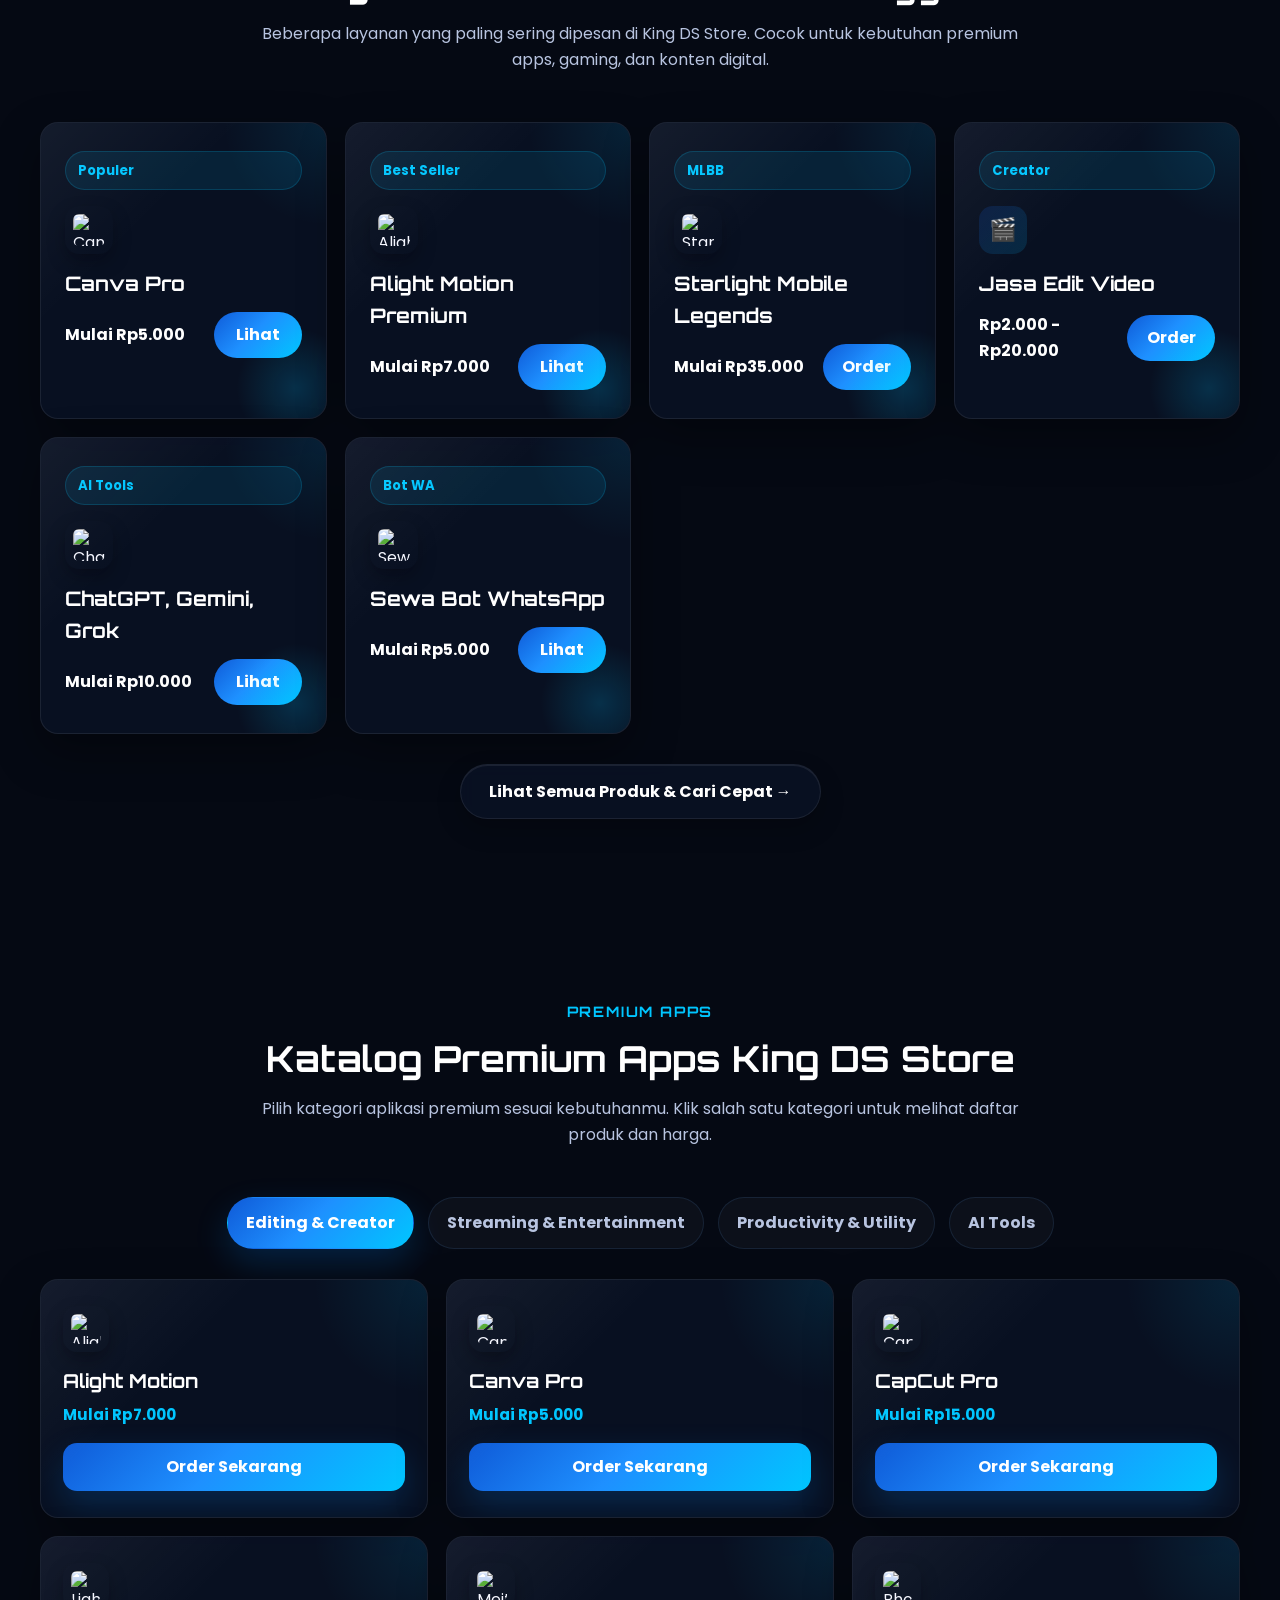
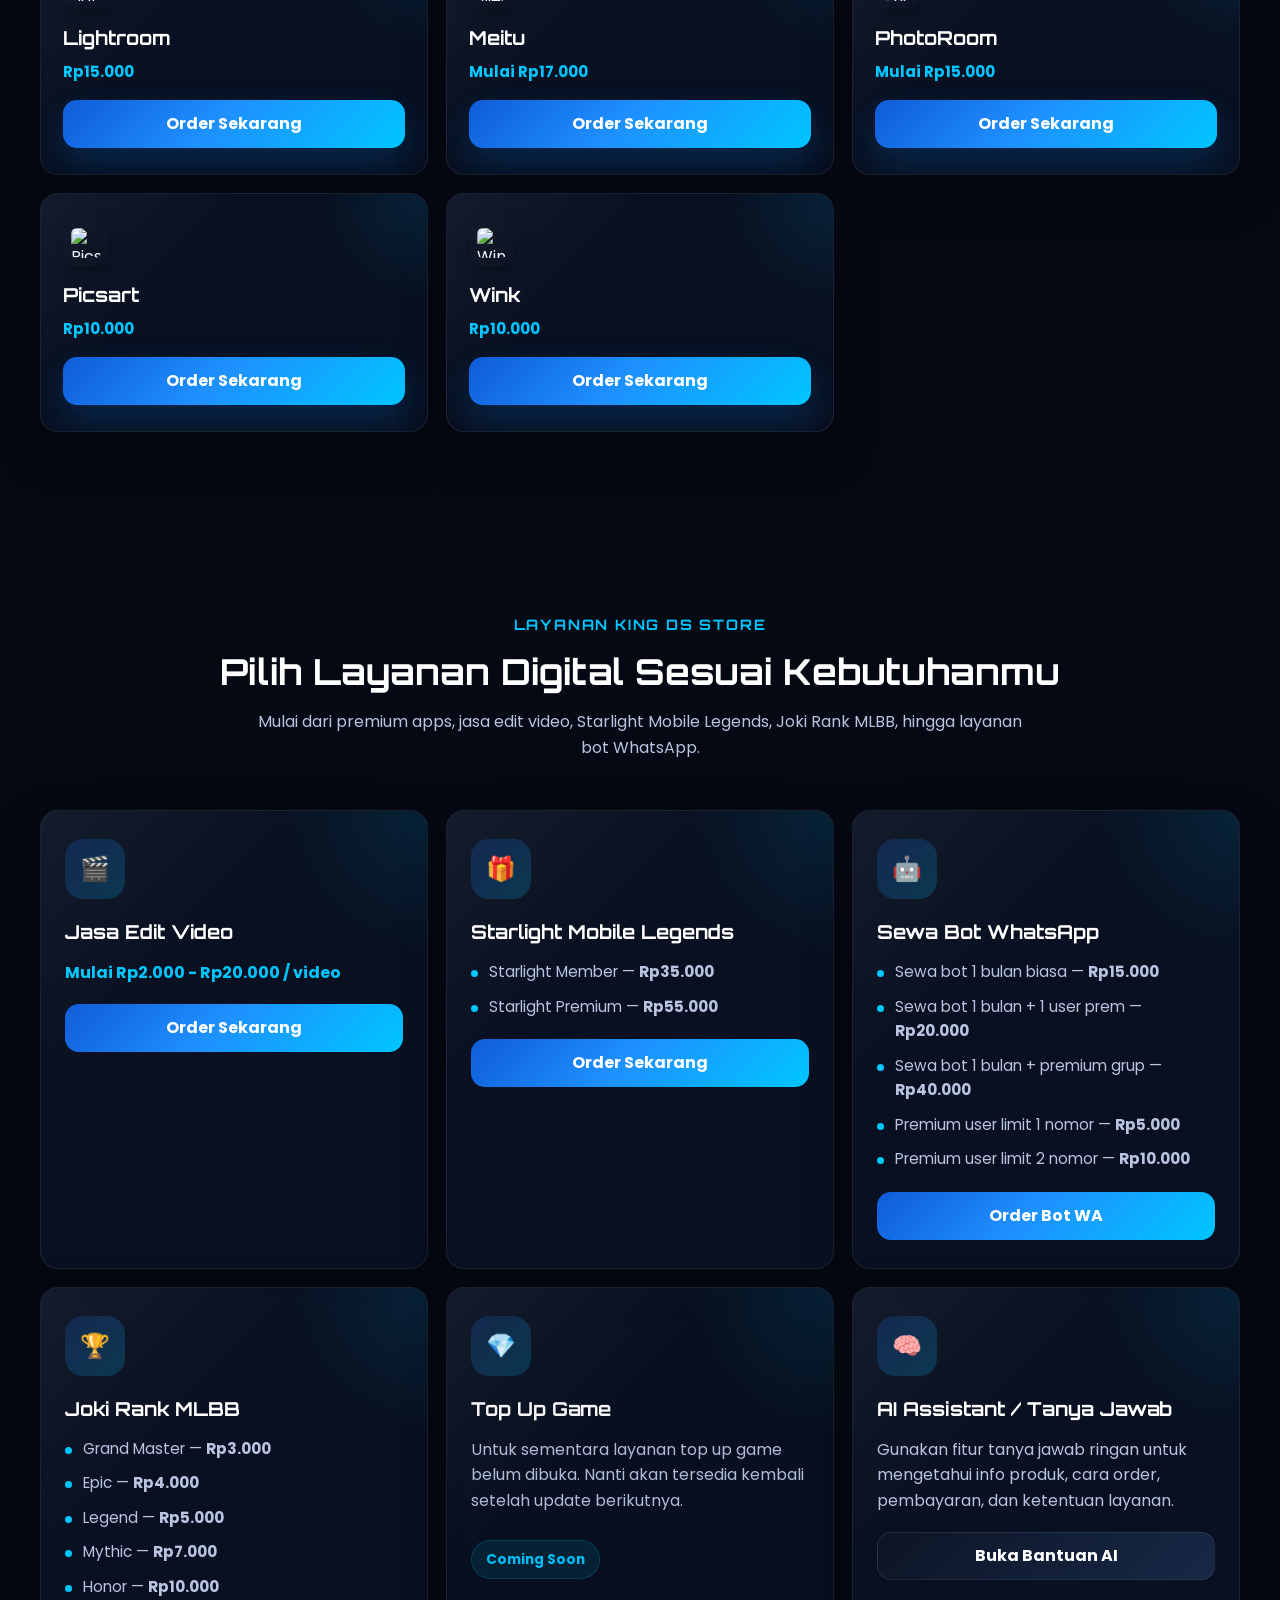
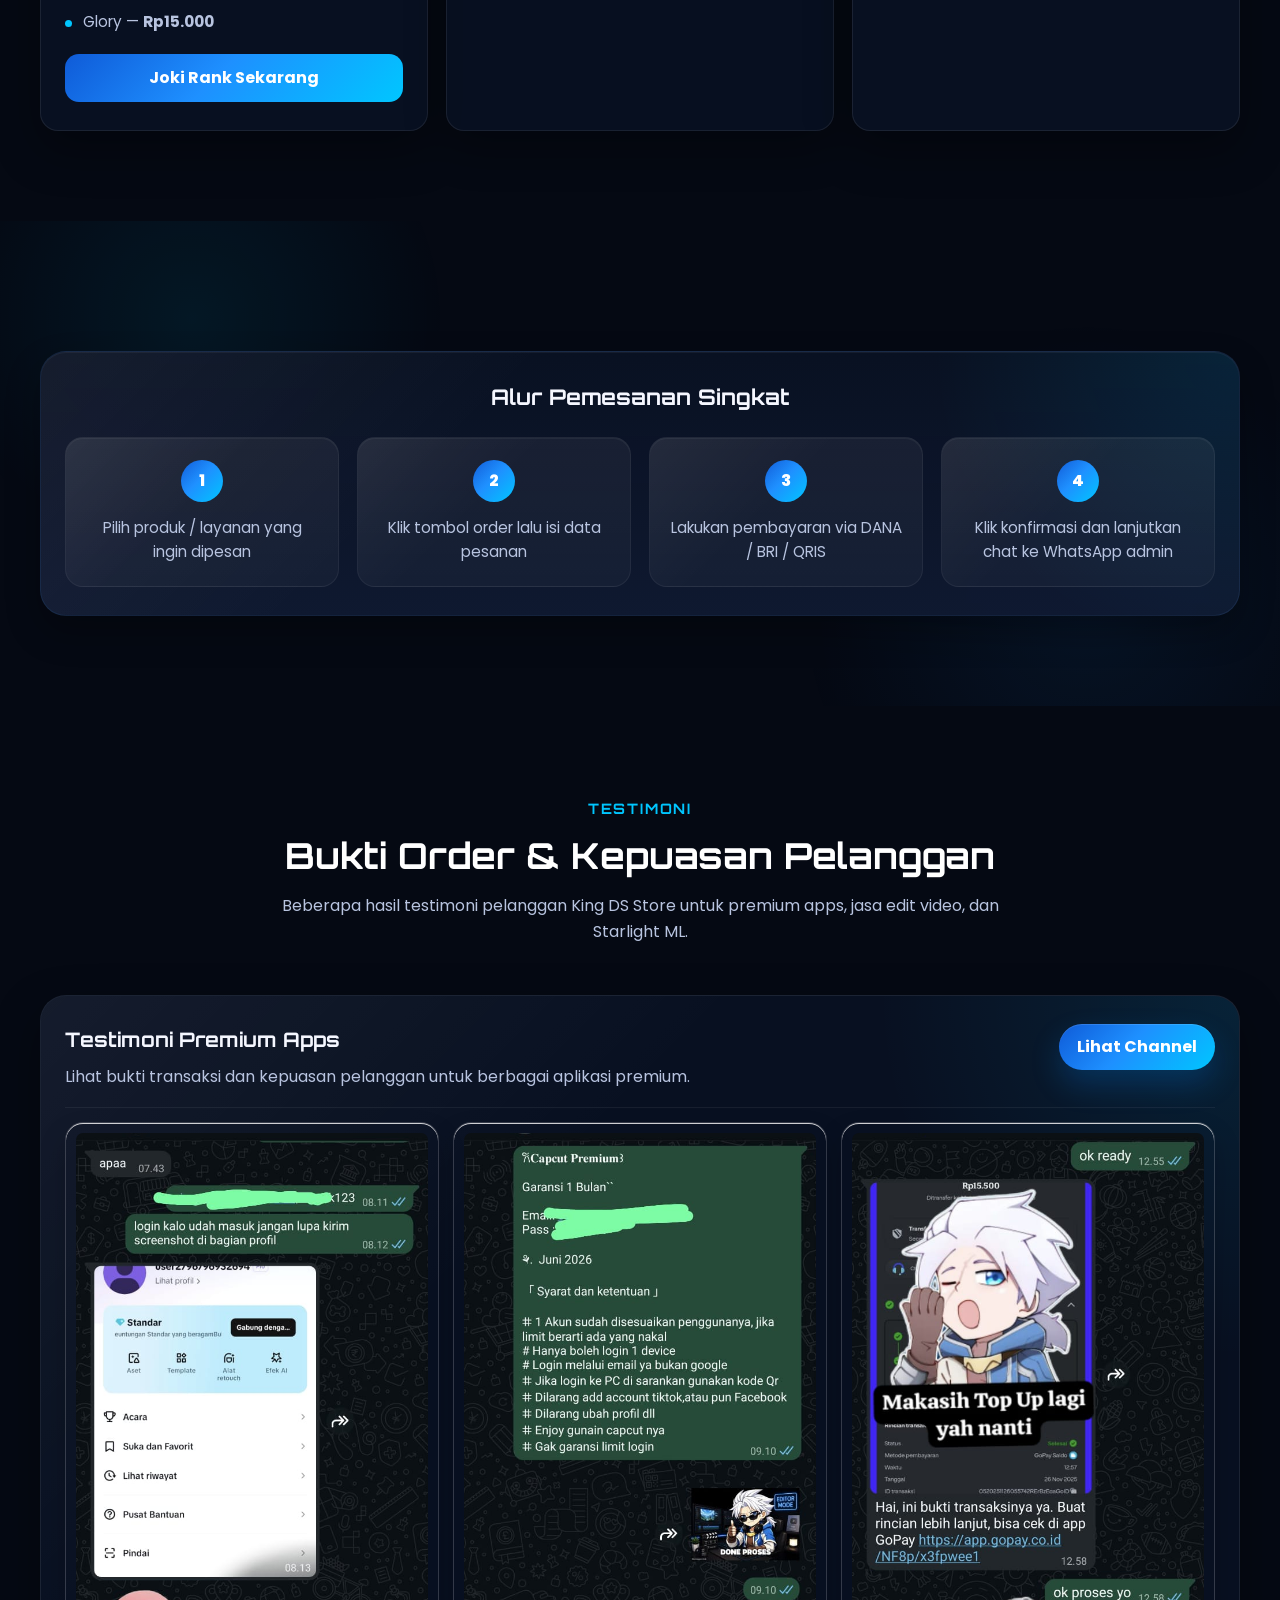
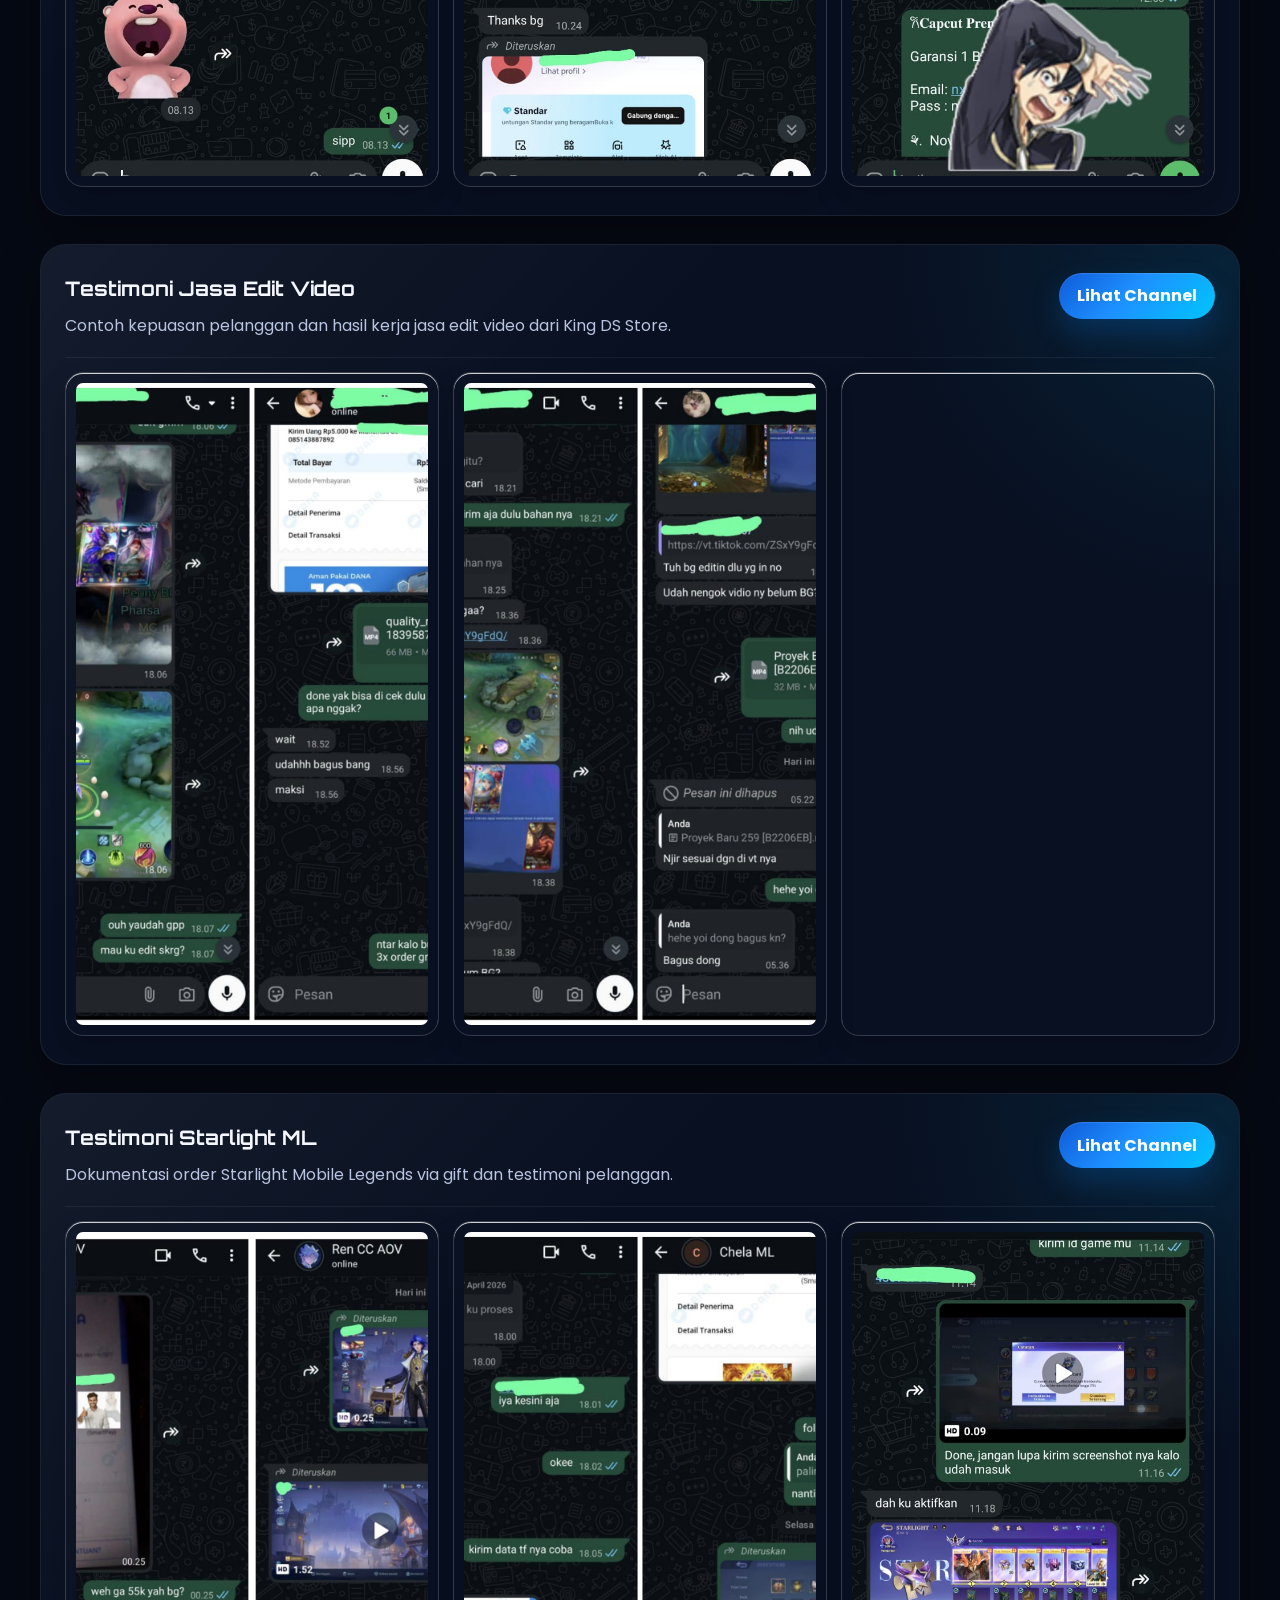
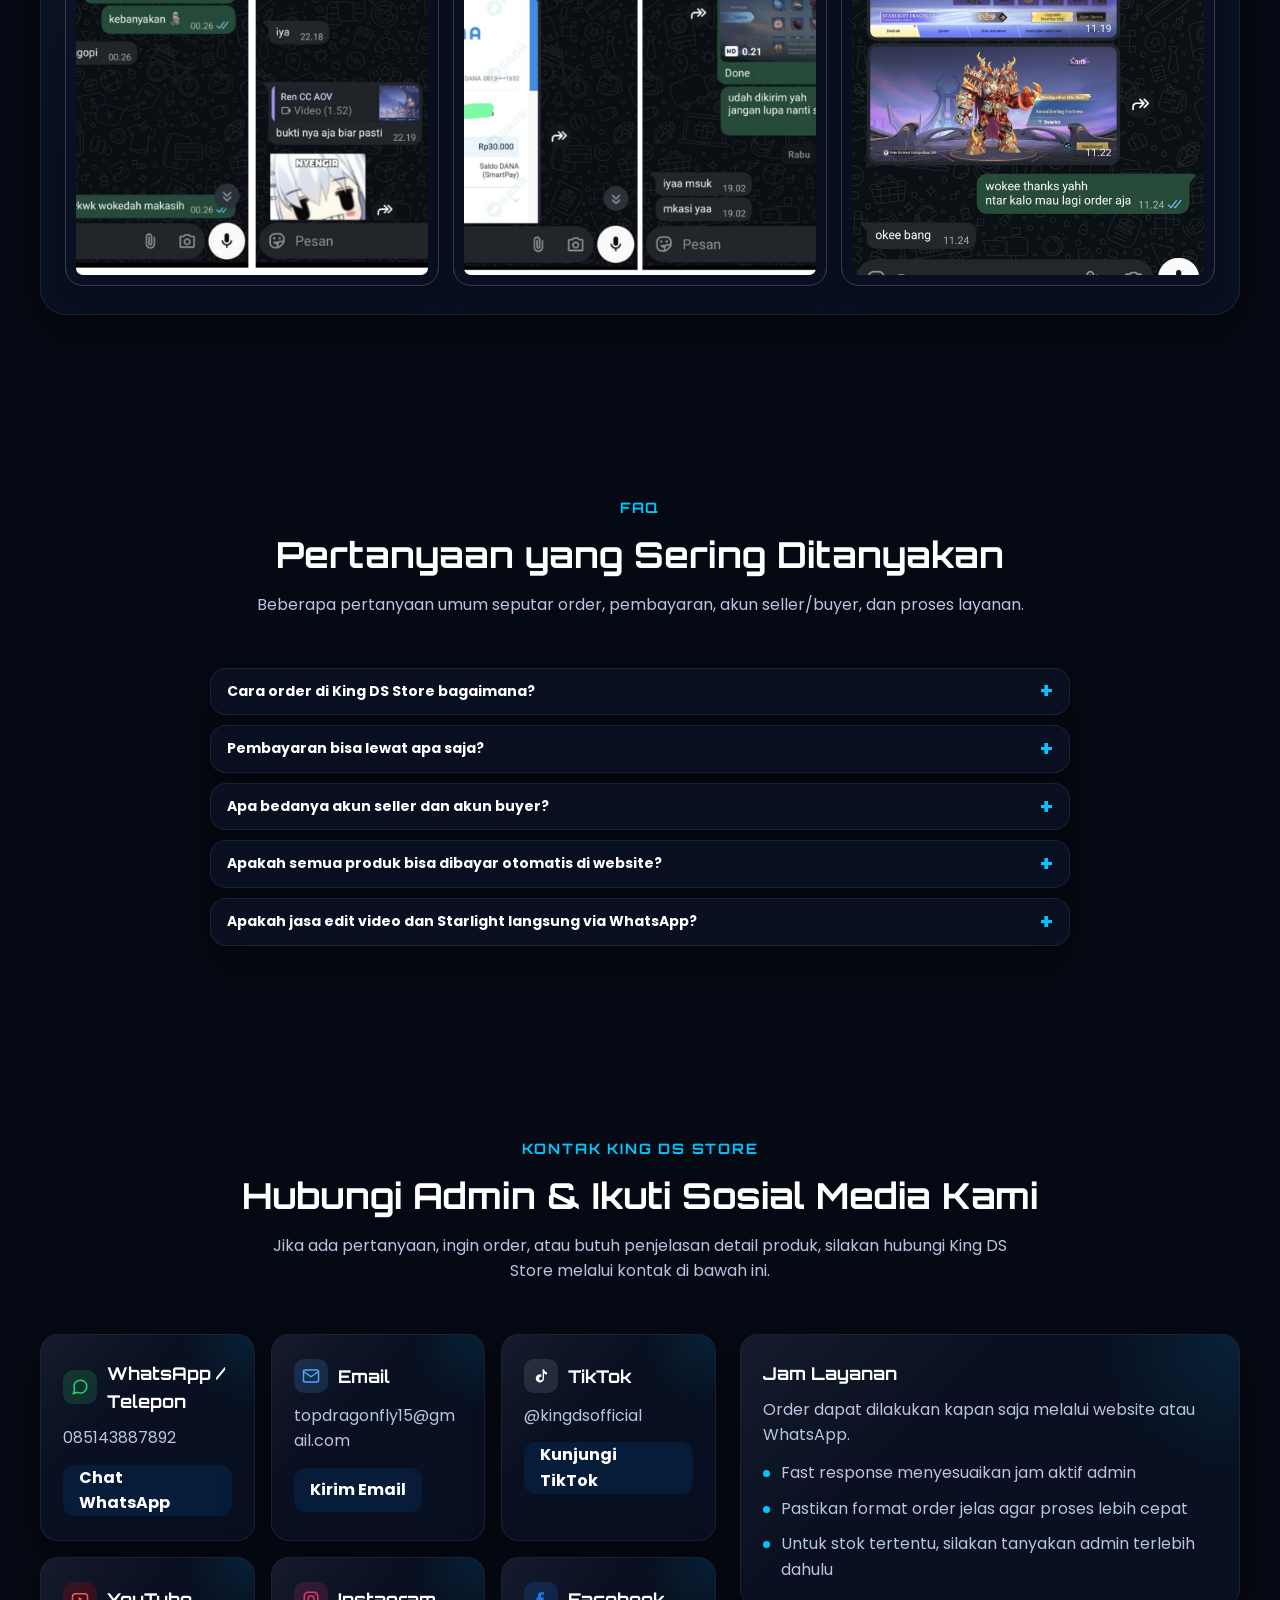
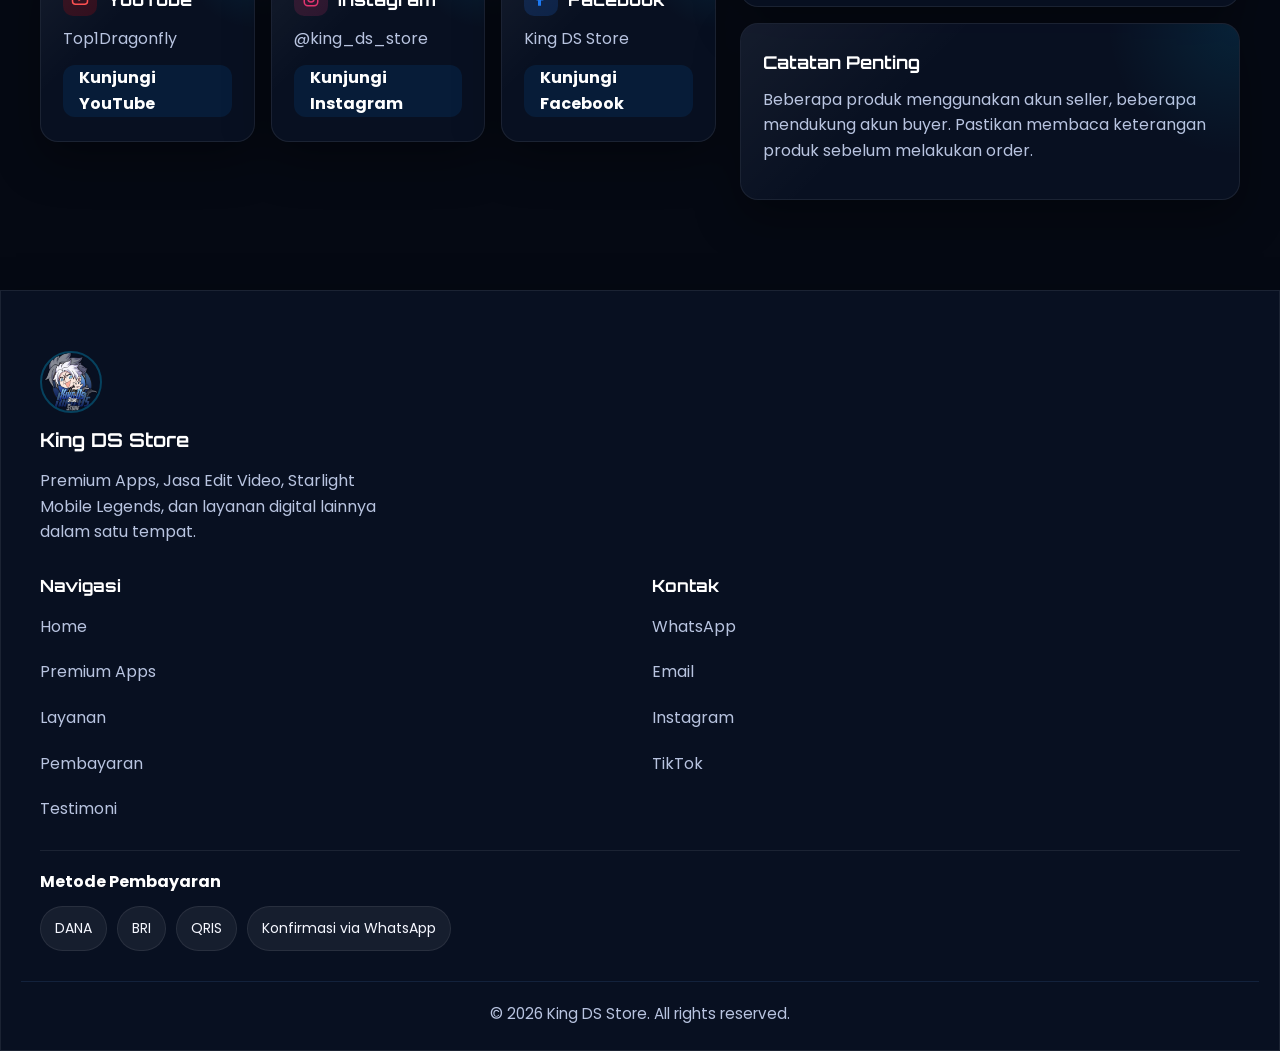
==== commit 706a370b: "Update" ====
--- a/index.html
+++ b/index.html
@@ -350,17 +350,16 @@
                 <div class="premium-card">
                     <img class="premium-logo" src="https://logo.clearbit.com/alightmotion.com" alt="Alight Motion logo" loading="lazy">
                     <h3>Alight Motion</h3>
-                    <ul>
-                        <li>Sharing 1 Tahun — <strong>Rp7.000</strong></li>
-                        <li>Private 1 Tahun — <strong>Rp15.000</strong></li>
-                    </ul>
+                    <span class="premium-card-price">Mulai Rp7.000</span>
+                    
                     <a
                         href="#"
                         class="premium-order-btn"
                         data-product="Alight Motion"
                         data-category="Premium Apps"
                         data-price="Mulai Rp7.000"
-                    >
+                    
+                        data-description="Sharing 1 Tahun — Rp7.000 | Private 1 Tahun — Rp15.000">
                         Order Sekarang
                     </a>
                 </div>
@@ -368,18 +367,16 @@
                 <div class="premium-card">
                     <img class="premium-logo" src="https://logo.clearbit.com/canva.com" alt="Canva Pro logo" loading="lazy">
                     <h3>Canva Pro</h3>
-                    <ul>
-                        <li>1 Bulan Member — <strong>Rp5.000</strong></li>
-                        <li>3 Bulan Member — <strong>Rp10.000</strong></li>
-                        <li>1 Tahun Member — <strong>Rp15.000</strong></li>
-                    </ul>
+                    <span class="premium-card-price">Mulai Rp5.000</span>
+                    
                     <a
                         href="#"
                         class="premium-order-btn"
                         data-product="Canva Pro"
                         data-category="Premium Apps"
                         data-price="Mulai Rp5.000"
-                    >
+                    
+                        data-description="1 Bulan Member — Rp5.000 | 3 Bulan Member — Rp10.000 | 1 Tahun Member — Rp15.000">
                         Order Sekarang
                     </a>
                 </div>
@@ -387,21 +384,16 @@
                 <div class="premium-card">
                     <img class="premium-logo" src="https://logo.clearbit.com/capcut.com" alt="CapCut Pro logo" loading="lazy">
                     <h3>CapCut Pro</h3>
-                    <ul>
-                        <li>Sharing 1 Bulan — <strong>Rp17.000</strong></li>
-                        <li>Private 1 Minggu — <strong>Rp15.000</strong></li>
-                        <li>Private 1 Bulan — <strong>Rp45.000</strong></li>
-                    </ul>
-                    <p class="premium-note">
-                        Garansi backfree. Private & sharing menggunakan akun seller.
-                    </p>
+                    <span class="premium-card-price">Mulai Rp15.000</span>
+
                     <a
                         href="#"
                         class="premium-order-btn"
                         data-product="CapCut Pro"
                         data-category="Premium Apps"
                         data-price="Mulai Rp15.000"
-                    >
+                    
+                        data-description="Sharing 1 Bulan — Rp17.000 | Private 1 Minggu — Rp15.000 | Private 1 Bulan — Rp45.000 | Garansi backfree. Private & sharing menggunakan akun seller.">
                         Order Sekarang
                     </a>
                 </div>
@@ -409,17 +401,16 @@
                 <div class="premium-card">
                     <img class="premium-logo" src="https://logo.clearbit.com/adobe.com" alt="Lightroom logo" loading="lazy">
                     <h3>Lightroom</h3>
-                    <ul>
-                        <li>Sharing 1 Tahun — <strong>Rp15.000</strong></li>
-                    </ul>
-                    <p class="premium-note">Akun dari seller, garansi 6 bulan.</p>
+                    <span class="premium-card-price">Rp15.000</span>
+
                     <a
                         href="#"
                         class="premium-order-btn"
                         data-product="Lightroom"
                         data-category="Premium Apps"
                         data-price="Rp15.000"
-                    >
+                    
+                        data-description="Sharing 1 Tahun — Rp15.000 | Akun dari seller, garansi 6 bulan.">
                         Order Sekarang
                     </a>
                 </div>
@@ -427,20 +418,16 @@
                 <div class="premium-card">
                     <img class="premium-logo" src="https://logo.clearbit.com/meitu.com" alt="Meitu logo" loading="lazy">
                     <h3>Meitu</h3>
-                    <ul>
-                        <li>Android Private 1 Minggu — <strong>Rp17.000</strong></li>
-                        <li>Android Private 1 Bulan — <strong>Rp60.000</strong></li>
-                        <li>Android Sharing 1 Bulan — <strong>Rp20.000</strong></li>
-                        <li>iOS Private 1 Bulan — <strong>Rp65.000</strong></li>
-                        <li>iOS Sharing 1 Bulan — <strong>Rp20.000</strong></li>
-                    </ul>
+                    <span class="premium-card-price">Mulai Rp17.000</span>
+                    
                     <a
                         href="#"
                         class="premium-order-btn"
                         data-product="Meitu"
                         data-category="Premium Apps"
                         data-price="Mulai Rp17.000"
-                    >
+                    
+                        data-description="Android Private 1 Minggu — Rp17.000 | Android Private 1 Bulan — Rp60.000 | Android Sharing 1 Bulan — Rp20.000 | iOS Private 1 Bulan — Rp65.000 | iOS Sharing 1 Bulan — Rp20.000">
                         Order Sekarang
                     </a>
                 </div>
@@ -448,17 +435,16 @@
                 <div class="premium-card">
                     <img class="premium-logo" src="https://logo.clearbit.com/photoroom.com" alt="PhotoRoom logo" loading="lazy">
                     <h3>PhotoRoom</h3>
-                    <ul>
-                        <li>Private Android/iOS 1 Tahun — <strong>Rp15.000</strong></li>
-                        <li>Private Windows 1 Tahun — <strong>Rp25.000</strong></li>
-                    </ul>
+                    <span class="premium-card-price">Mulai Rp15.000</span>
+                    
                     <a
                         href="#"
                         class="premium-order-btn"
                         data-product="PhotoRoom"
                         data-category="Premium Apps"
                         data-price="Mulai Rp15.000"
-                    >
+                    
+                        data-description="Private Android/iOS 1 Tahun — Rp15.000 | Private Windows 1 Tahun — Rp25.000">
                         Order Sekarang
                     </a>
                 </div>
@@ -466,16 +452,16 @@
                 <div class="premium-card">
                     <img class="premium-logo" src="https://logo.clearbit.com/picsart.com" alt="Picsart logo" loading="lazy">
                     <h3>Picsart</h3>
-                    <ul>
-                        <li>Private Akun Seller 1 Bulan — <strong>Rp10.000</strong></li>
-                    </ul>
+                    <span class="premium-card-price">Rp10.000</span>
+                    
                     <a
                         href="#"
                         class="premium-order-btn"
                         data-product="Picsart"
                         data-category="Premium Apps"
                         data-price="Rp10.000"
-                    >
+                    
+                        data-description="Private Akun Seller 1 Bulan — Rp10.000">
                         Order Sekarang
                     </a>
                 </div>
@@ -483,17 +469,16 @@
                 <div class="premium-card">
                     <img class="premium-logo" src="https://logo.clearbit.com/wink.ai" alt="Wink logo" loading="lazy">
                     <h3>Wink</h3>
-                    <ul>
-                        <li>Private 1 Minggu — <strong>Rp10.000</strong></li>
-                    </ul>
-                    <p class="premium-note">Android only, akun dari seller.</p>
+                    <span class="premium-card-price">Rp10.000</span>
+
                     <a
                         href="#"
                         class="premium-order-btn"
                         data-product="Wink"
                         data-category="Premium Apps"
                         data-price="Rp10.000"
-                    >
+                    
+                        data-description="Private 1 Minggu — Rp10.000 | Android only, akun dari seller.">
                         Order Sekarang
                     </a>
                 </div>
@@ -506,12 +491,10 @@
                 <div class="premium-card">
                     <img class="premium-logo" src="https://logo.clearbit.com/apple.com" alt="Apple Music logo" loading="lazy">
                     <h3>Apple Music</h3>
-                    <ul>
-                        <li>Invite 1 Bulan — <strong>Rp10.000</strong></li>
-                        <li>Famhead 1 Bulan — <strong>Rp20.000</strong></li>
-                    </ul>
-                    <p class="premium-note">Akun seller / invite akun bisa dari pembeli.</p>
-                    <a href="#" class="premium-order-btn" data-product="Apple Music" data-category="Premium Apps" data-price="Mulai Rp10.000">
+                    <span class="premium-card-price">Mulai Rp10.000</span>
+
+                    <a href="#" class="premium-order-btn" data-product="Apple Music" data-category="Premium Apps" data-price="Mulai Rp10.000"
+                        data-description="Invite 1 Bulan — Rp10.000 | Famhead 1 Bulan — Rp20.000 | Akun seller / invite akun bisa dari pembeli.">
                         Order Sekarang
                     </a>
                 </div>
@@ -519,14 +502,10 @@
                 <div class="premium-card">
                     <img class="premium-logo" src="https://logo.clearbit.com/bilibili.tv" alt="Bstation logo" loading="lazy">
                     <h3>Bstation</h3>
-                    <ul>
-                        <li>Sharing 1 Bulan — <strong>Rp10.000</strong></li>
-                        <li>Sharing 3 Bulan — <strong>Rp15.000</strong></li>
-                        <li>Sharing 1 Tahun — <strong>Rp25.000</strong></li>
-                        <li>Private 1 Bulan — <strong>Rp30.000</strong></li>
-                        <li>Private 1 Tahun — <strong>Rp160.000</strong></li>
-                    </ul>
-                    <a href="#" class="premium-order-btn" data-product="Bstation" data-category="Premium Apps" data-price="Mulai Rp10.000">
+                    <span class="premium-card-price">Mulai Rp10.000</span>
+                    
+                    <a href="#" class="premium-order-btn" data-product="Bstation" data-category="Premium Apps" data-price="Mulai Rp10.000"
+                        data-description="Sharing 1 Bulan — Rp10.000 | Sharing 3 Bulan — Rp15.000 | Sharing 1 Tahun — Rp25.000 | Private 1 Bulan — Rp30.000 | Private 1 Tahun — Rp160.000">
                         Order Sekarang
                     </a>
                 </div>
@@ -534,11 +513,10 @@
                 <div class="premium-card">
                     <img class="premium-logo" src="https://logo.clearbit.com/dramaboxapp.com" alt="Dramabox logo" loading="lazy">
                     <h3>Dramabox</h3>
-                    <ul>
-                        <li>1 Bulan — <strong>Rp20.000</strong></li>
-                    </ul>
-                    <p class="premium-note">Akun dari seller.</p>
-                    <a href="#" class="premium-order-btn" data-product="Dramabox" data-category="Premium Apps" data-price="Rp20.000">
+                    <span class="premium-card-price">Rp20.000</span>
+
+                    <a href="#" class="premium-order-btn" data-product="Dramabox" data-category="Premium Apps" data-price="Rp20.000"
+                        data-description="1 Bulan — Rp20.000 | Akun dari seller.">
                         Order Sekarang
                     </a>
                 </div>
@@ -546,13 +524,10 @@
                 <div class="premium-card">
                     <img class="premium-logo" src="https://logo.clearbit.com/iq.com" alt="iQIYI logo" loading="lazy">
                     <h3>iQIYI</h3>
-                    <ul>
-                        <li>Sharing 1 Bulan — <strong>Rp10.000</strong></li>
-                        <li>Sharing 1 Bulan Anti Limit — <strong>Rp20.000</strong></li>
-                        <li>Sharing 1 Tahun — <strong>Rp25.000</strong></li>
-                        <li>Private 1 Bulan — <strong>Rp33.000</strong></li>
-                    </ul>
-                    <a href="#" class="premium-order-btn" data-product="iQIYI" data-category="Premium Apps" data-price="Mulai Rp10.000">
+                    <span class="premium-card-price">Mulai Rp10.000</span>
+                    
+                    <a href="#" class="premium-order-btn" data-product="iQIYI" data-category="Premium Apps" data-price="Mulai Rp10.000"
+                        data-description="Sharing 1 Bulan — Rp10.000 | Sharing 1 Bulan Anti Limit — Rp20.000 | Sharing 1 Tahun — Rp25.000 | Private 1 Bulan — Rp33.000">
                         Order Sekarang
                     </a>
                 </div>
@@ -560,12 +535,10 @@
                 <div class="premium-card">
                     <img class="premium-logo" src="https://logo.clearbit.com/loklok.com" alt="LokLok logo" loading="lazy">
                     <h3>LokLok</h3>
-                    <ul>
-                        <li>Basic 1 Bulan — <strong>Rp20.000</strong></li>
-                        <li>Standar 1 Bulan — <strong>Rp25.000</strong></li>
-                    </ul>
-                    <p class="premium-note">Basic tidak bisa login TV. Standar bisa login TV.</p>
-                    <a href="#" class="premium-order-btn" data-product="LokLok" data-category="Premium Apps" data-price="Mulai Rp20.000">
+                    <span class="premium-card-price">Mulai Rp20.000</span>
+
+                    <a href="#" class="premium-order-btn" data-product="LokLok" data-category="Premium Apps" data-price="Mulai Rp20.000"
+                        data-description="Basic 1 Bulan — Rp20.000 | Standar 1 Bulan — Rp25.000 | Basic tidak bisa login TV. Standar bisa login TV.">
                         Order Sekarang
                     </a>
                 </div>
@@ -573,13 +546,10 @@
                 <div class="premium-card">
                     <img class="premium-logo" src="https://logo.clearbit.com/netflix.com" alt="Netflix logo" loading="lazy">
                     <h3>Netflix</h3>
-                    <ul>
-                        <li>1 Profil 1 User 1 Bulan — <strong>Rp40.000</strong></li>
-                        <li>1 Profil 2 User 1 Bulan — <strong>Rp24.000</strong></li>
-                        <li>2 Bulan & 3 Bulan tersedia</li>
-                    </ul>
-                    <p class="premium-note">Akun seller. Detail screen limit akan dijelaskan saat order.</p>
-                    <a href="#" class="premium-order-btn" data-product="Netflix" data-category="Premium Apps" data-price="Mulai Rp24.000">
+                    <span class="premium-card-price">Mulai Rp24.000</span>
+
+                    <a href="#" class="premium-order-btn" data-product="Netflix" data-category="Premium Apps" data-price="Mulai Rp24.000"
+                        data-description="1 Profil 1 User 1 Bulan — Rp40.000 | 1 Profil 2 User 1 Bulan — Rp24.000 | 2 Bulan & 3 Bulan tersedia | Akun seller. Detail screen limit akan dijelaskan saat order.">
                         Order Sekarang
                     </a>
                 </div>
@@ -587,12 +557,10 @@
                 <div class="premium-card">
                     <img class="premium-logo" src="https://logo.clearbit.com/spotify.com" alt="Spotify logo" loading="lazy">
                     <h3>Spotify</h3>
-                    <ul>
-                        <li>1 Bulan — <strong>Rp22.000</strong></li>
-                        <li>2 Bulan — <strong>Rp35.000</strong></li>
-                    </ul>
-                    <p class="premium-note">Legal paid. Bisa akun sendiri atau akun toko.</p>
-                    <a href="#" class="premium-order-btn" data-product="Spotify" data-category="Premium Apps" data-price="Mulai Rp22.000">
+                    <span class="premium-card-price">Mulai Rp22.000</span>
+
+                    <a href="#" class="premium-order-btn" data-product="Spotify" data-category="Premium Apps" data-price="Mulai Rp22.000"
+                        data-description="1 Bulan — Rp22.000 | 2 Bulan — Rp35.000 | Legal paid. Bisa akun sendiri atau akun toko.">
                         Order Sekarang
                     </a>
                 </div>
@@ -600,13 +568,10 @@
                 <div class="premium-card">
                     <img class="premium-logo" src="https://logo.clearbit.com/vidio.com" alt="Vidio logo" loading="lazy">
                     <h3>Vidio</h3>
-                    <ul>
-                        <li>Platinum Sharing 1 Bulan — <strong>Rp25.000</strong></li>
-                        <li>Platinum Private 1 Bulan — <strong>Rp50.000</strong></li>
-                        <li>Mobile Sharing 1 Bulan — <strong>Rp23.000</strong></li>
-                        <li>Mobile Private 1 Bulan — <strong>Rp40.000</strong></li>
-                    </ul>
-                    <a href="#" class="premium-order-btn" data-product="Vidio" data-category="Premium Apps" data-price="Mulai Rp23.000">
+                    <span class="premium-card-price">Mulai Rp23.000</span>
+                    
+                    <a href="#" class="premium-order-btn" data-product="Vidio" data-category="Premium Apps" data-price="Mulai Rp23.000"
+                        data-description="Platinum Sharing 1 Bulan — Rp25.000 | Platinum Private 1 Bulan — Rp50.000 | Mobile Sharing 1 Bulan — Rp23.000 | Mobile Private 1 Bulan — Rp40.000">
                         Order Sekarang
                     </a>
                 </div>
@@ -614,14 +579,10 @@
                 <div class="premium-card">
                     <img class="premium-logo" src="https://logo.clearbit.com/viu.com" alt="Viu logo" loading="lazy">
                     <h3>Viu</h3>
-                    <ul>
-                        <li>1 Bulan — <strong>Rp5.000</strong></li>
-                        <li>2 Bulan — <strong>Rp7.000</strong></li>
-                        <li>3 Bulan — <strong>Rp10.000</strong></li>
-                        <li>6 Bulan — <strong>Rp12.000</strong></li>
-                        <li>1 Tahun — <strong>Rp15.000</strong></li>
-                    </ul>
-                    <a href="#" class="premium-order-btn" data-product="Viu" data-category="Premium Apps" data-price="Mulai Rp5.000">
+                    <span class="premium-card-price">Mulai Rp5.000</span>
+                    
+                    <a href="#" class="premium-order-btn" data-product="Viu" data-category="Premium Apps" data-price="Mulai Rp5.000"
+                        data-description="1 Bulan — Rp5.000 | 2 Bulan — Rp7.000 | 3 Bulan — Rp10.000 | 6 Bulan — Rp12.000 | 1 Tahun — Rp15.000">
                         Order Sekarang
                     </a>
                 </div>
@@ -629,13 +590,10 @@
                 <div class="premium-card">
                     <img class="premium-logo" src="https://logo.clearbit.com/youku.com" alt="Youku logo" loading="lazy">
                     <h3>Youku</h3>
-                    <ul>
-                        <li>Sharing 1 Bulan — <strong>Rp8.000</strong></li>
-                        <li>Sharing 3 Bulan — <strong>Rp15.000</strong></li>
-                        <li>Sharing 1 Tahun — <strong>Rp26.000</strong></li>
-                        <li>Private 1 Bulan — <strong>Rp35.000</strong></li>
-                    </ul>
-                    <a href="#" class="premium-order-btn" data-product="Youku" data-category="Premium Apps" data-price="Mulai Rp8.000">
+                    <span class="premium-card-price">Mulai Rp8.000</span>
+                    
+                    <a href="#" class="premium-order-btn" data-product="Youku" data-category="Premium Apps" data-price="Mulai Rp8.000"
+                        data-description="Sharing 1 Bulan — Rp8.000 | Sharing 3 Bulan — Rp15.000 | Sharing 1 Tahun — Rp26.000 | Private 1 Bulan — Rp35.000">
                         Order Sekarang
                     </a>
                 </div>
@@ -643,16 +601,10 @@
                 <div class="premium-card">
                     <img class="premium-logo" src="https://logo.clearbit.com/youtube.com" alt="YouTube Premium logo" loading="lazy">
                     <h3>YouTube Premium</h3>
-                    <ul>
-                        <li>Individu akun seller — <strong>Rp12.000</strong></li>
-                        <li>Individu akun buyer — <strong>Rp8.000</strong></li>
-                        <li>Family head akun seller — <strong>Rp15.000</strong></li>
-                        <li>Family head akun buyer — <strong>Rp13.000</strong></li>
-                        <li>Invite family akun seller — <strong>Rp10.000</strong></li>
-                        <li>Invite family akun buyer — <strong>Rp6.000</strong></li>
-                    </ul>
-                    <p class="premium-note">Wajib email fresh / baru agar tidak ada verifikasi.</p>
-                    <a href="#" class="premium-order-btn" data-product="YouTube Premium" data-category="Premium Apps" data-price="Mulai Rp6.000">
+                    <span class="premium-card-price">Mulai Rp6.000</span>
+
+                    <a href="#" class="premium-order-btn" data-product="YouTube Premium" data-category="Premium Apps" data-price="Mulai Rp6.000"
+                        data-description="Individu akun seller — Rp12.000 | Individu akun buyer — Rp8.000 | Family head akun seller — Rp15.000 | Family head akun buyer — Rp13.000 | Invite family akun seller — Rp10.000 | Invite family akun buyer — Rp6.000 | Wajib email fresh / baru agar tidak ada verifikasi.">
                         Order Sekarang
                     </a>
                 </div>
@@ -665,12 +617,10 @@
                 <div class="premium-card">
                     <img class="premium-logo" src="https://logo.clearbit.com/camscanner.com" alt="CamScanner Pro logo" loading="lazy">
                     <h3>CamScanner Pro</h3>
-                    <ul>
-                        <li>Sharing — <strong>Rp8.000</strong></li>
-                        <li>Private — <strong>Rp15.000</strong></li>
-                    </ul>
-                    <p class="premium-note">Durasi 1 bulan, akun dari seller.</p>
-                    <a href="#" class="premium-order-btn" data-product="CamScanner Pro" data-category="Premium Apps" data-price="Mulai Rp8.000">
+                    <span class="premium-card-price">Mulai Rp8.000</span>
+
+                    <a href="#" class="premium-order-btn" data-product="CamScanner Pro" data-category="Premium Apps" data-price="Mulai Rp8.000"
+                        data-description="Sharing — Rp8.000 | Private — Rp15.000 | Durasi 1 bulan, akun dari seller.">
                         Order Sekarang
                     </a>
                 </div>
@@ -678,11 +628,10 @@
                 <div class="premium-card">
                     <img class="premium-logo" src="https://logo.clearbit.com/camscanner.com" alt="CamScanner+ logo" loading="lazy">
                     <h3>CamScanner+</h3>
-                    <ul>
-                        <li>Lifetime — <strong>Rp20.000</strong></li>
-                    </ul>
-                    <p class="premium-note">iOS only, bisa login akun sendiri, hapus watermark only.</p>
-                    <a href="#" class="premium-order-btn" data-product="CamScanner+" data-category="Premium Apps" data-price="Rp20.000">
+                    <span class="premium-card-price">Rp20.000</span>
+
+                    <a href="#" class="premium-order-btn" data-product="CamScanner+" data-category="Premium Apps" data-price="Rp20.000"
+                        data-description="Lifetime — Rp20.000 | iOS only, bisa login akun sendiri, hapus watermark only.">
                         Order Sekarang
                     </a>
                 </div>
@@ -690,11 +639,10 @@
                 <div class="premium-card">
                     <img class="premium-logo" src="https://logo.clearbit.com/ilovepdf.com" alt="I Love PDF logo" loading="lazy">
                     <h3>I Love PDF</h3>
-                    <ul>
-                        <li>Private 1 Minggu — <strong>Rp8.000</strong></li>
-                    </ul>
-                    <p class="premium-note">Akun dari seller.</p>
-                    <a href="#" class="premium-order-btn" data-product="I Love PDF" data-category="Premium Apps" data-price="Rp8.000">
+                    <span class="premium-card-price">Rp8.000</span>
+
+                    <a href="#" class="premium-order-btn" data-product="I Love PDF" data-category="Premium Apps" data-price="Rp8.000"
+                        data-description="Private 1 Minggu — Rp8.000 | Akun dari seller.">
                         Order Sekarang
                     </a>
                 </div>
@@ -702,11 +650,10 @@
                 <div class="premium-card">
                     <img class="premium-logo" src="https://logo.clearbit.com/scribd.com" alt="Scribd logo" loading="lazy">
                     <h3>Scribd</h3>
-                    <ul>
-                        <li>Sharing 1 Bulan — <strong>Rp10.000</strong></li>
-                        <li>Private 1 Bulan — <strong>Rp15.000</strong></li>
-                    </ul>
-                    <a href="#" class="premium-order-btn" data-product="Scribd" data-category="Premium Apps" data-price="Mulai Rp10.000">
+                    <span class="premium-card-price">Mulai Rp10.000</span>
+                    
+                    <a href="#" class="premium-order-btn" data-product="Scribd" data-category="Premium Apps" data-price="Mulai Rp10.000"
+                        data-description="Sharing 1 Bulan — Rp10.000 | Private 1 Bulan — Rp15.000">
                         Order Sekarang
                     </a>
                 </div>
@@ -714,11 +661,10 @@
                 <div class="premium-card">
                     <img class="premium-logo" src="https://logo.clearbit.com/zoom.us" alt="Zoom logo" loading="lazy">
                     <h3>Zoom</h3>
-                    <ul>
-                        <li>Private 100p 2 Minggu — <strong>Rp15.000</strong></li>
-                        <li>Private 100p 1 Bulan — <strong>Rp25.000</strong></li>
-                    </ul>
-                    <a href="#" class="premium-order-btn" data-product="Zoom" data-category="Premium Apps" data-price="Mulai Rp15.000">
+                    <span class="premium-card-price">Mulai Rp15.000</span>
+                    
+                    <a href="#" class="premium-order-btn" data-product="Zoom" data-category="Premium Apps" data-price="Mulai Rp15.000"
+                        data-description="Private 100p 2 Minggu — Rp15.000 | Private 100p 1 Bulan — Rp25.000">
                         Order Sekarang
                     </a>
                 </div>
@@ -731,12 +677,10 @@
                 <div class="premium-card">
                     <img class="premium-logo" src="https://logo.clearbit.com/openai.com" alt="ChatGPT logo" loading="lazy">
                     <h3>ChatGPT</h3>
-                    <ul>
-                        <li>Sharing 1 Bulan — <strong>Rp10.000</strong></li>
-                        <li>Langganan Go Sharing 1 Bulan — <strong>Rp40.000</strong></li>
-                    </ul>
-                    <p class="premium-note">Menggunakan akun dari seller.</p>
-                    <a href="#" class="premium-order-btn" data-product="ChatGPT" data-category="Premium Apps" data-price="Mulai Rp10.000">
+                    <span class="premium-card-price">Mulai Rp10.000</span>
+
+                    <a href="#" class="premium-order-btn" data-product="ChatGPT" data-category="Premium Apps" data-price="Mulai Rp10.000"
+                        data-description="Sharing 1 Bulan — Rp10.000 | Langganan Go Sharing 1 Bulan — Rp40.000 | Menggunakan akun dari seller.">
                         Order Sekarang
                     </a>
                 </div>
@@ -744,12 +688,10 @@
                 <div class="premium-card">
                     <img class="premium-logo" src="https://logo.clearbit.com/google.com" alt="Gemini AI logo" loading="lazy">
                     <h3>Gemini AI</h3>
-                    <ul>
-                        <li>Buyer / akun private — <strong>Rp15.000</strong></li>
-                        <li>Seller / akun private — <strong>Rp25.000</strong></li>
-                    </ul>
-                    <p class="premium-note">Full akses 1 bulan, wajib email fresh / baru, garansi.</p>
-                    <a href="#" class="premium-order-btn" data-product="Gemini AI" data-category="Premium Apps" data-price="Mulai Rp15.000">
+                    <span class="premium-card-price">Mulai Rp15.000</span>
+
+                    <a href="#" class="premium-order-btn" data-product="Gemini AI" data-category="Premium Apps" data-price="Mulai Rp15.000"
+                        data-description="Buyer / akun private — Rp15.000 | Seller / akun private — Rp25.000 | Full akses 1 bulan, wajib email fresh / baru, garansi.">
                         Order Sekarang
                     </a>
                 </div>
@@ -757,13 +699,10 @@
                 <div class="premium-card">
                     <img class="premium-logo" src="https://logo.clearbit.com/x.ai" alt="Grok AI logo" loading="lazy">
                     <h3>Grok AI</h3>
-                    <ul>
-                        <li>1 Bulan — <strong>Rp25.000</strong></li>
-                    </ul>
-                    <p class="premium-note">
-                        Langganan SuperGrok, sharing, akun dari seller, stok terbatas.
-                    </p>
-                    <a href="#" class="premium-order-btn" data-product="Grok AI" data-category="Premium Apps" data-price="Rp25.000">
+                    <span class="premium-card-price">Rp25.000</span>
+
+                    <a href="#" class="premium-order-btn" data-product="Grok AI" data-category="Premium Apps" data-price="Rp25.000"
+                        data-description="1 Bulan — Rp25.000 | Langganan SuperGrok, sharing, akun dari seller, stok terbatas.">
                         Order Sekarang
                     </a>
                 </div>
--- a/css/style.css
+++ b/css/style.css
@@ -686,9 +686,9 @@
 .hero-subtitle{
     display: inline-block;
     margin-bottom: 18px;
-    padding: 10px 16px;
+    padding: 10px 18px;
     border: 1px solid rgba(0,198,255,0.18);
-    border-radius: 999px;
+    border-radius: 10px;
     background: rgba(255,255,255,0.03);
     color: var(--blue-3);
     font-family: var(--font-heading);
@@ -1145,6 +1145,14 @@
     color: var(--white);
     font-family: var(--font-heading);
     font-size: 1.2rem;
+}
+
+.premium-card-price{
+    display: block;
+    margin: -8px 0 16px;
+    color: var(--blue-3);
+    font-weight: 700;
+    font-size: 0.95rem;
 }
 
 .premium-card ul{
@@ -2345,6 +2353,11 @@
         padding: 0 16px;
     }
 
+    .logo-avatar{
+        width: 46px;
+        height: 46px;
+    }
+
     .logo img{
         width: 46px;
         height: 46px;
@@ -3319,7 +3332,7 @@
         display: flex;
         flex-direction: column;
         align-items: flex-start;
-        flex: 0 0 150px;
+        flex: 0 0 168px;
         padding: 12px 10px;
         min-width: 0;
     }
@@ -3334,8 +3347,12 @@
 
     .feature-card h3 {
         margin-bottom: 0;
-        font-size: 0.75rem;
+        font-size: 0.72rem;
         line-height: 1.25;
+        white-space: nowrap;
+        overflow: hidden;
+        text-overflow: ellipsis;
+        width: 100%;
     }
 
     .feature-card p {
@@ -3492,6 +3509,8 @@
     .testimonial-gallery img {
         flex: 0 0 78%;
         max-width: 260px;
+        aspect-ratio: 1 / 1.7;
+        object-fit: cover;
         scroll-snap-align: start;
     }
 
@@ -3622,10 +3641,6 @@
         min-height: 36px;
     }
 
-    .feature-card {
-        flex-basis: 86%;
-    }
-
     .testimonial-gallery img {
         flex-basis: 82%;
     }
@@ -3635,8 +3650,7 @@
     }
 
     .footer-top-grid {
-        grid-template-columns: 1fr;
-        gap: 20px;
+        gap: 14px;
     }
 }
 
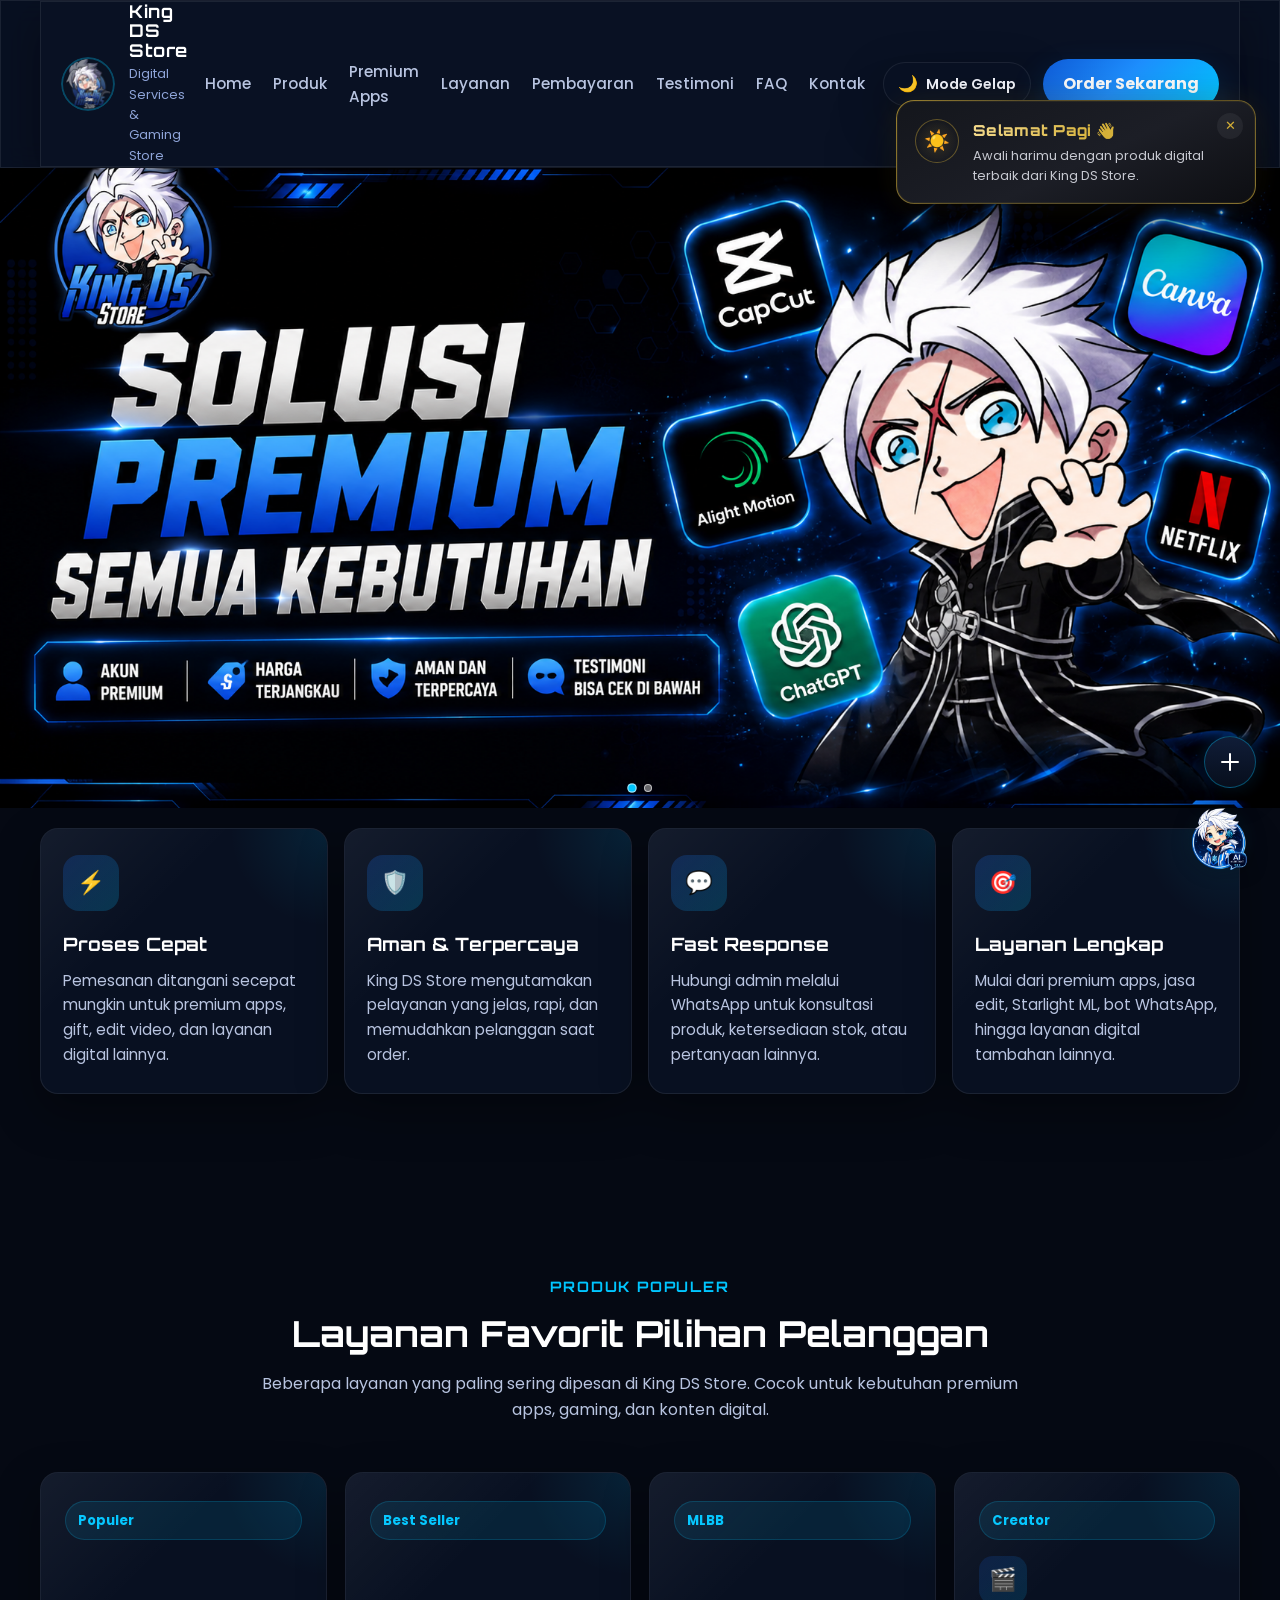
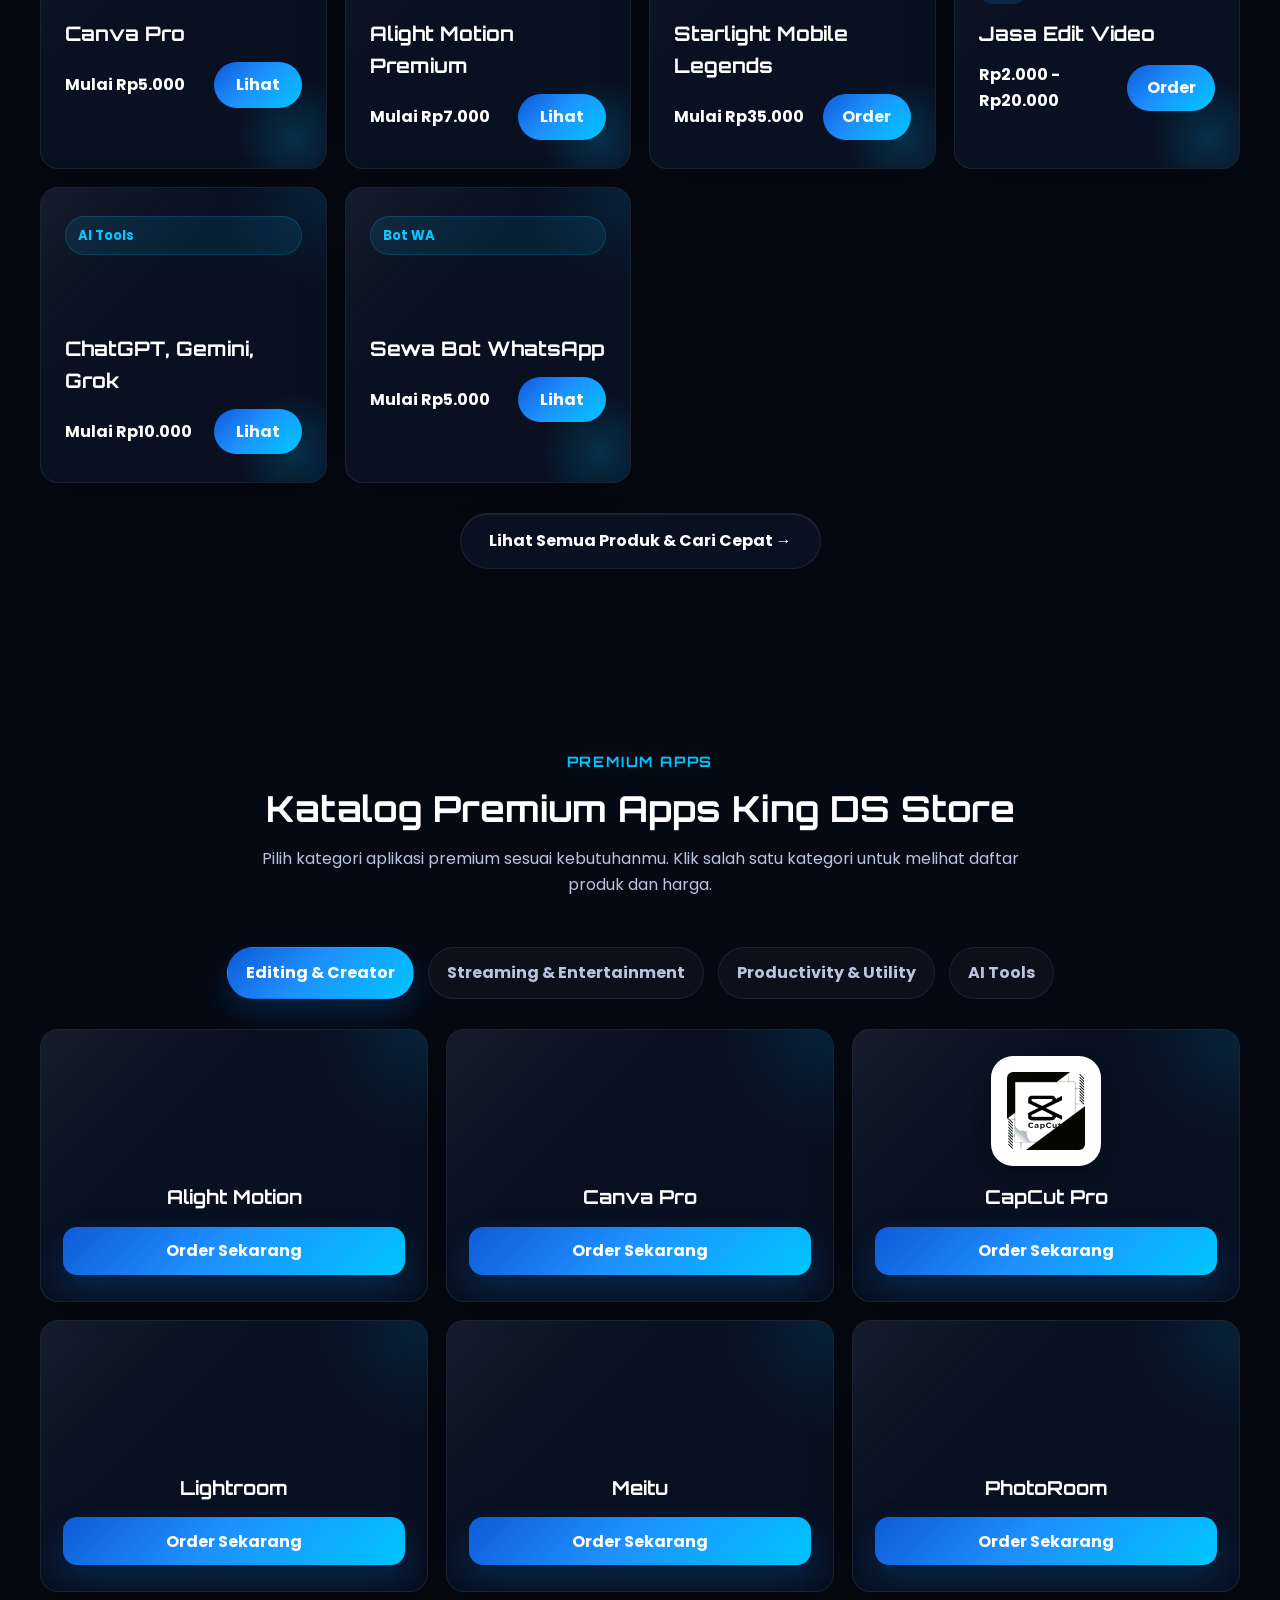
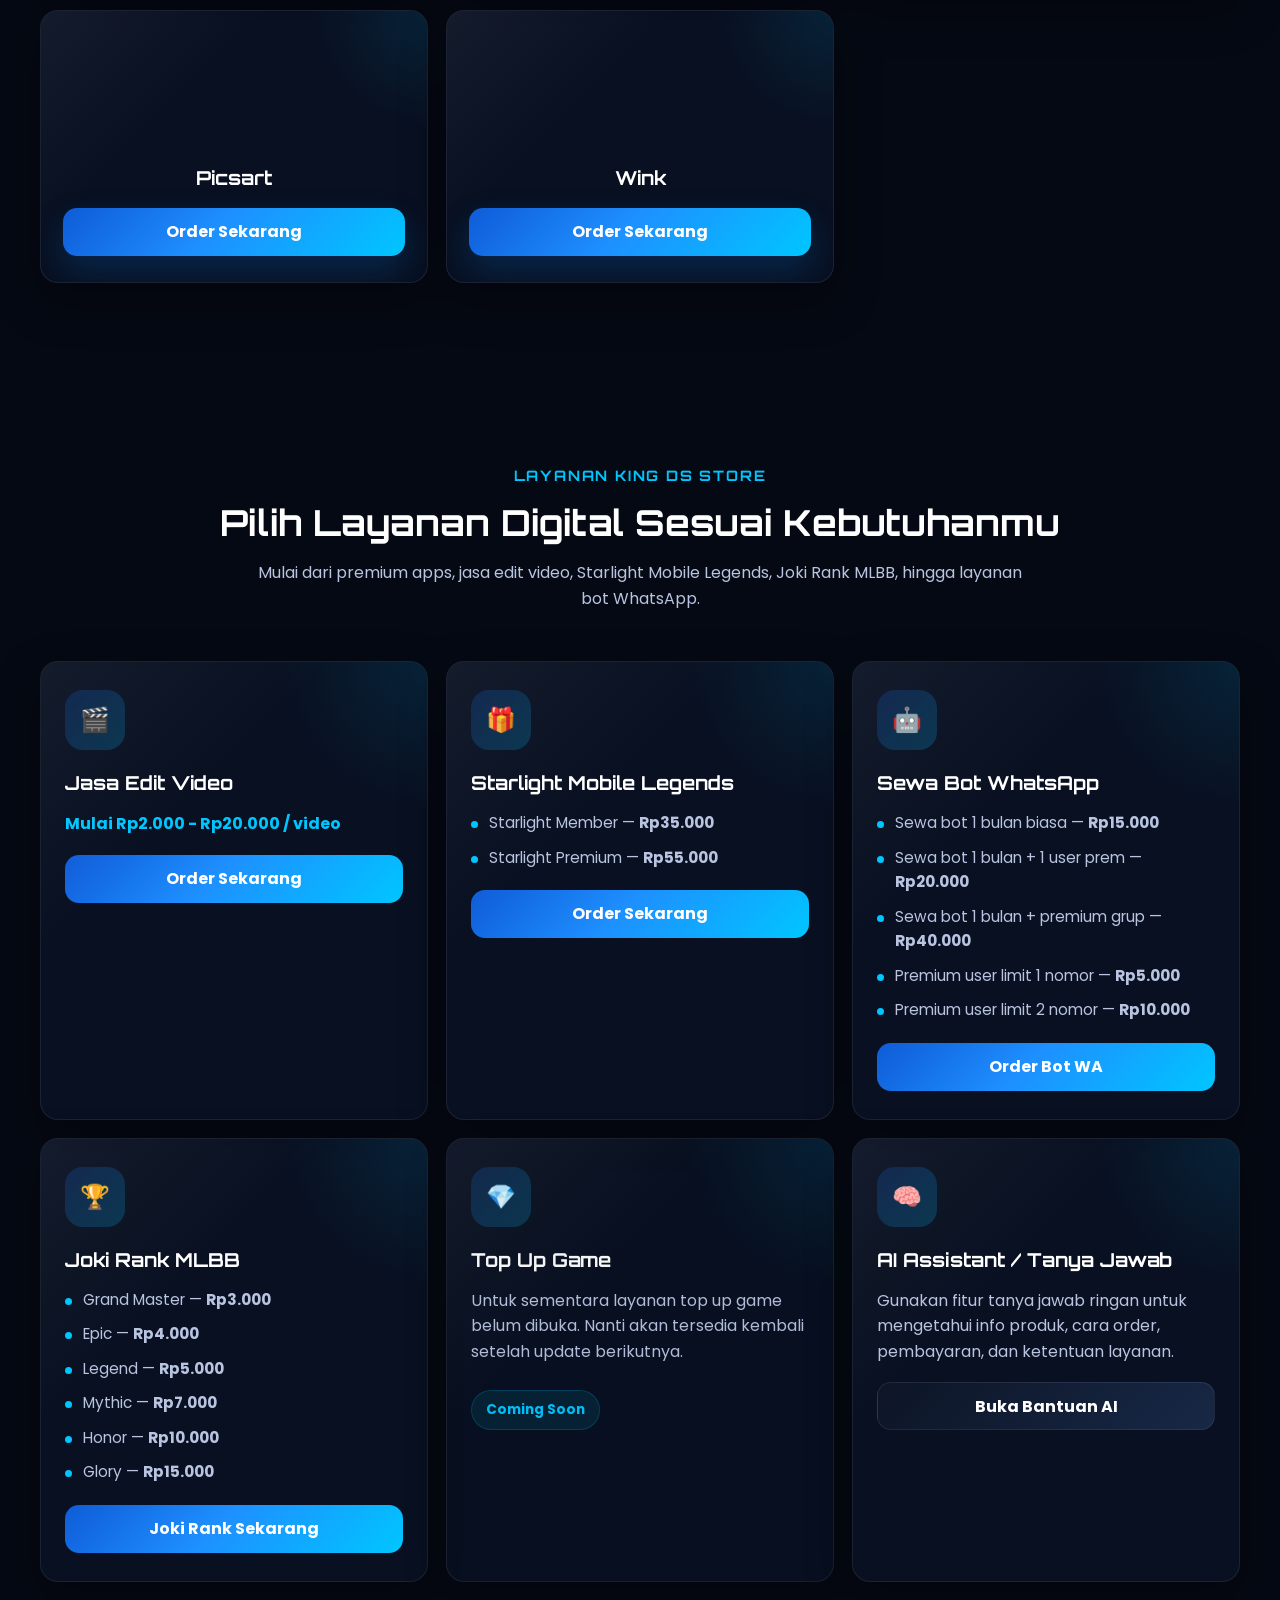
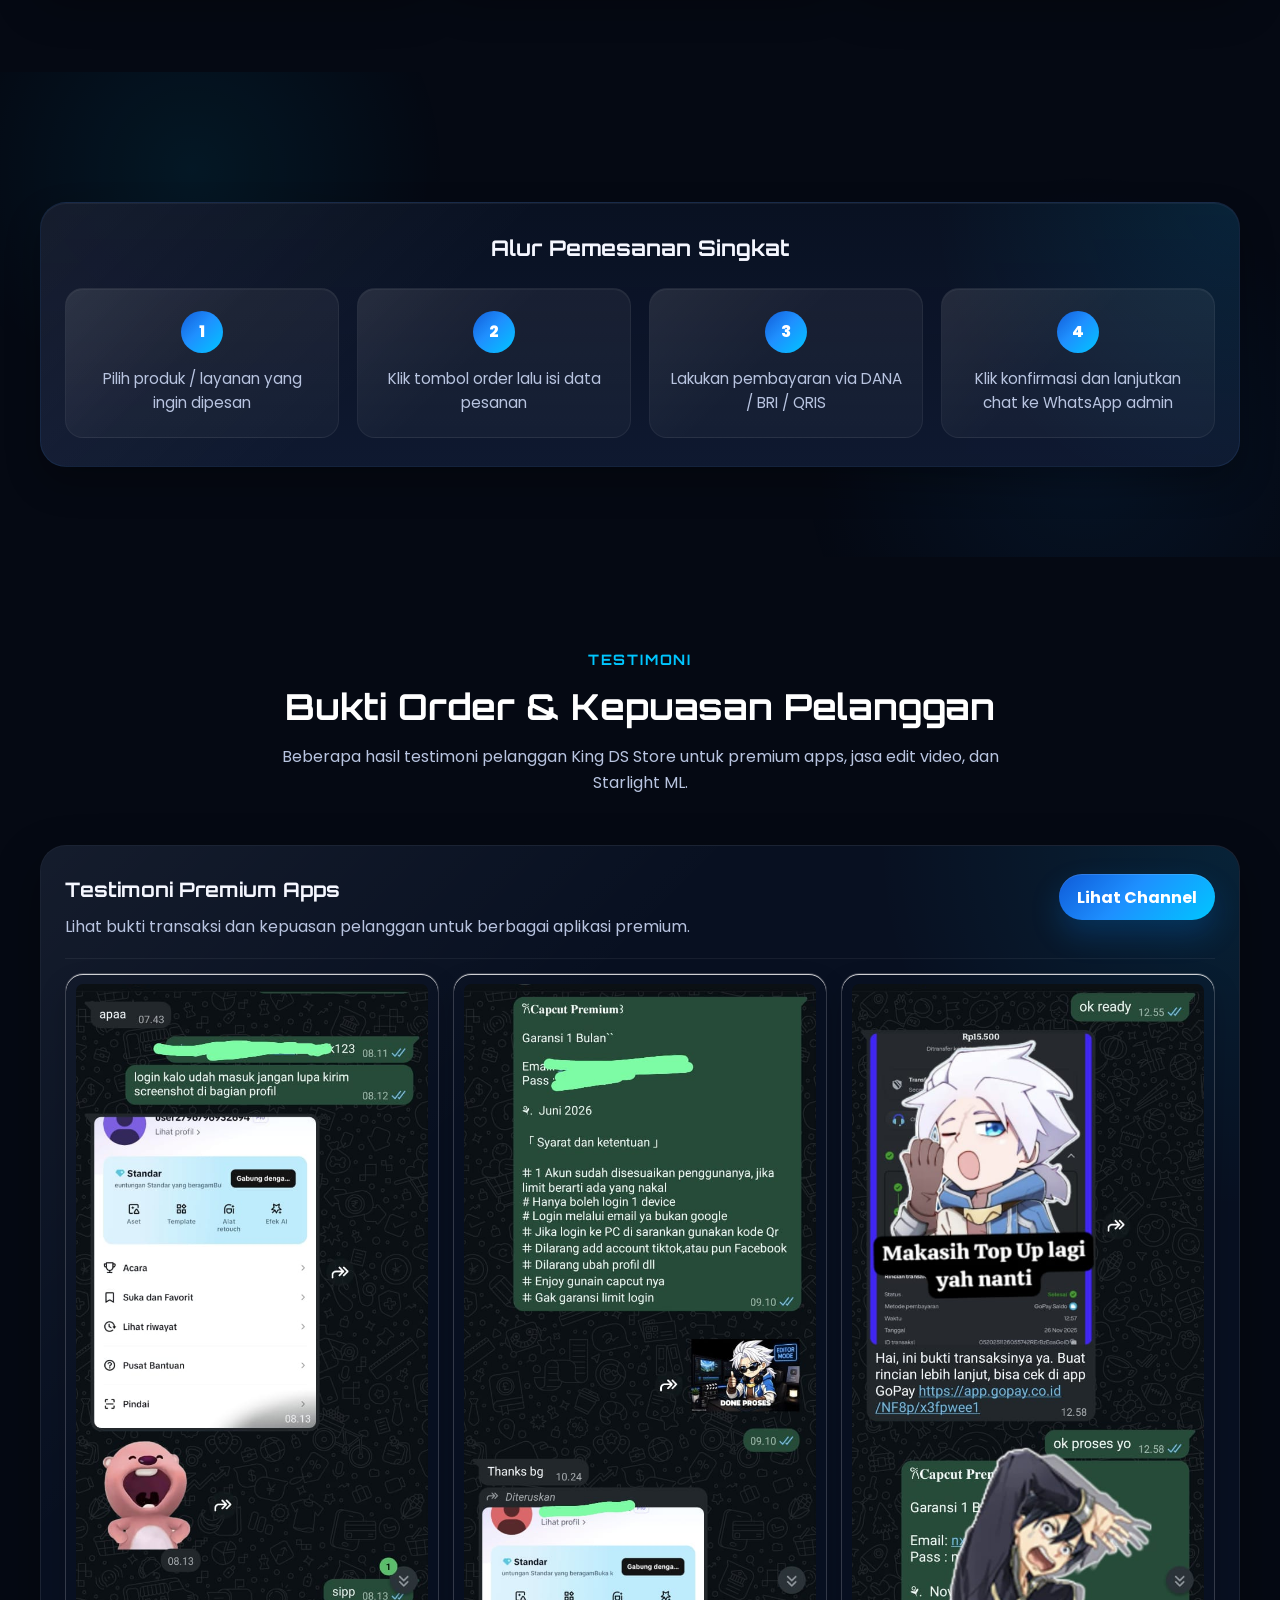
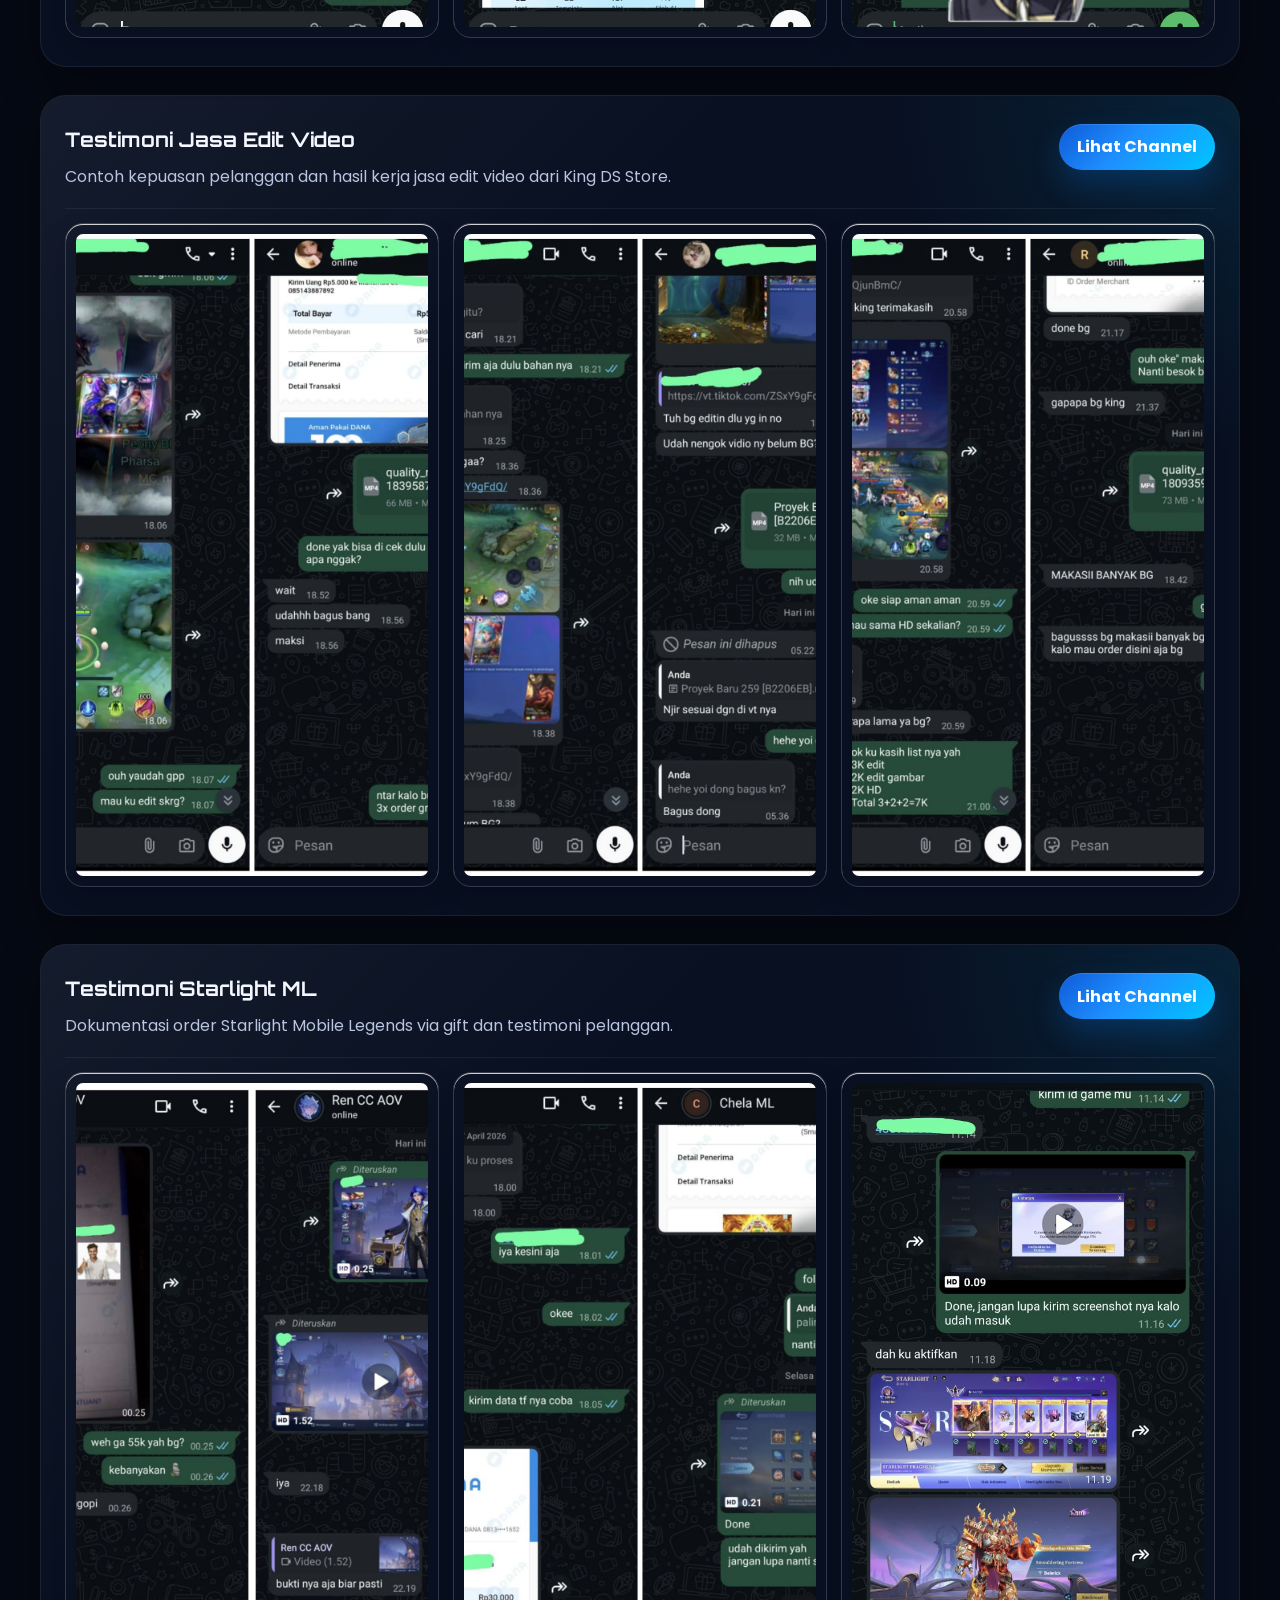
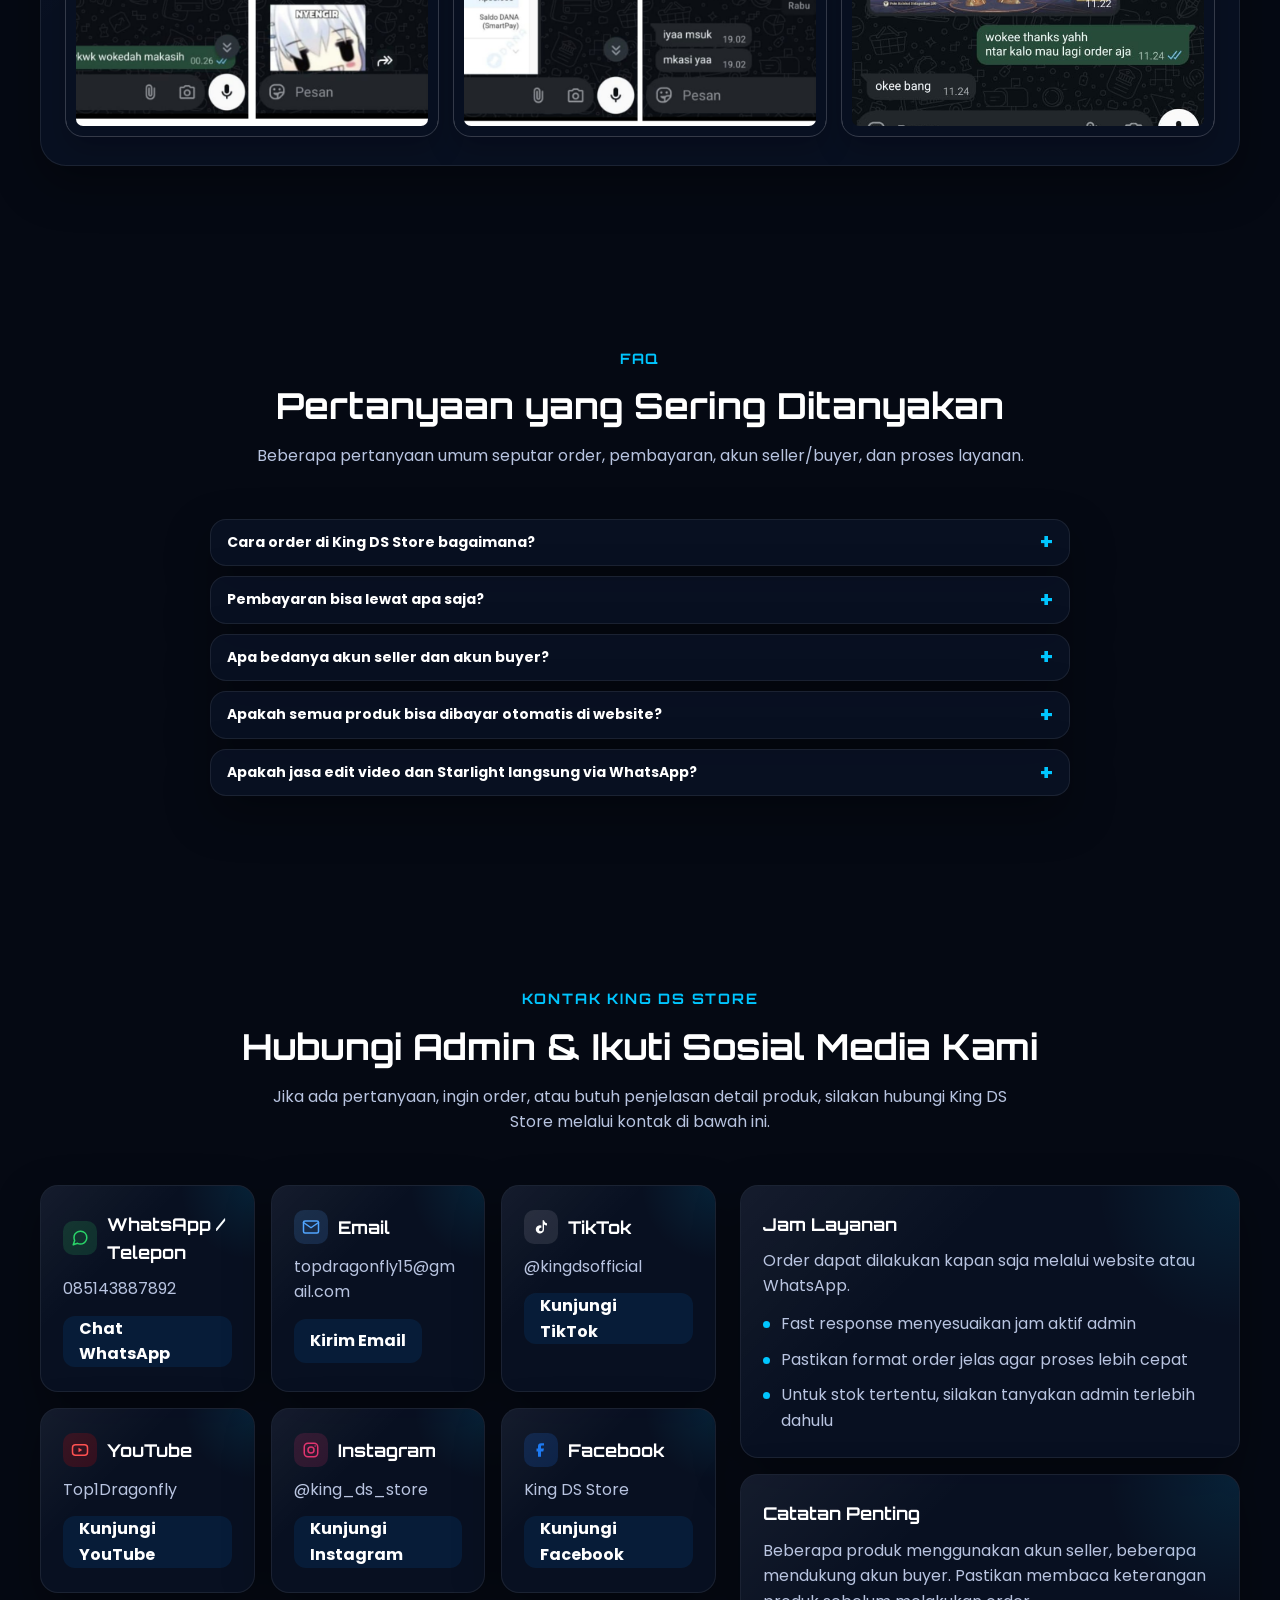
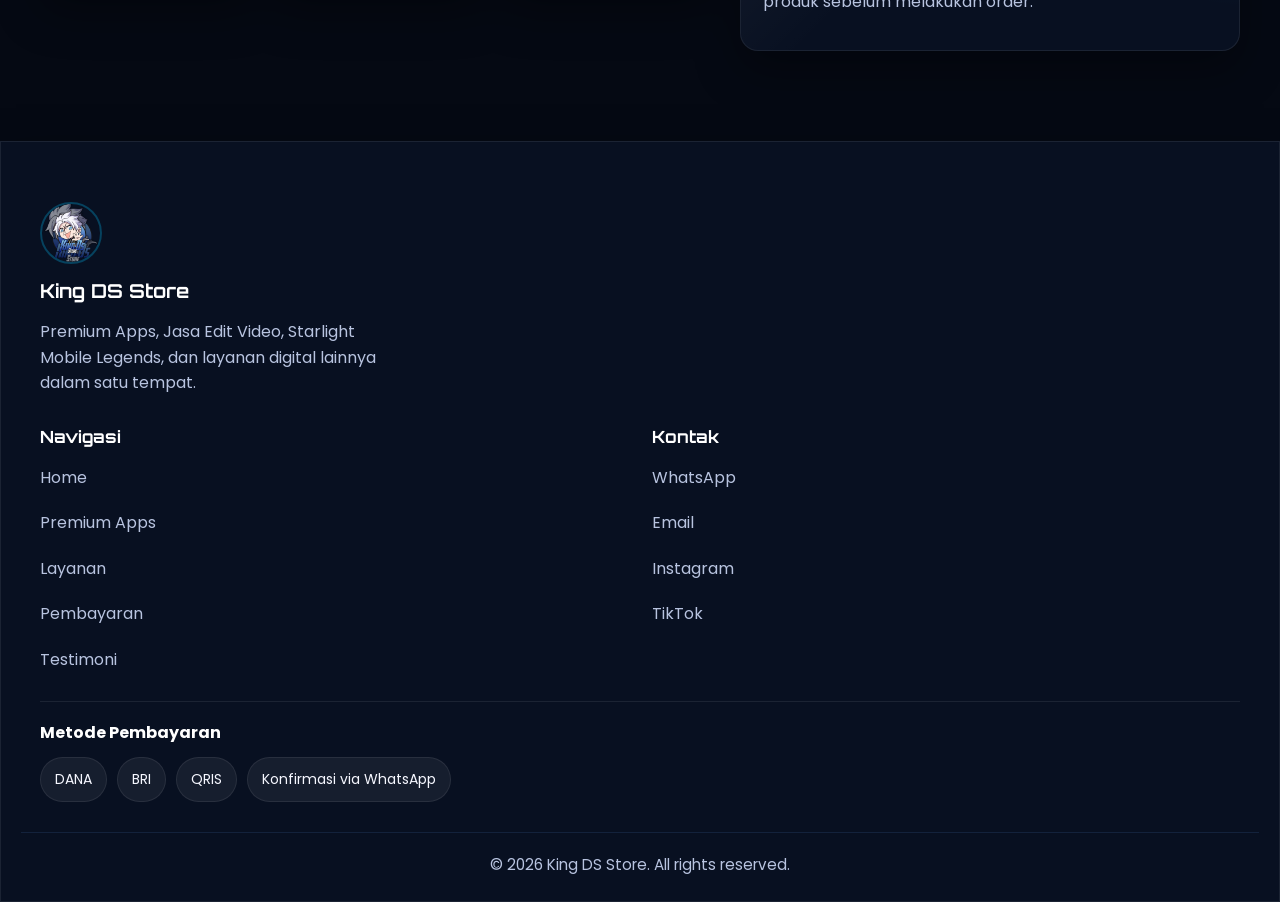
==== commit efc77a48: "tambah banner" ====
--- a/index.html
+++ b/index.html
@@ -117,46 +117,23 @@
     <!-- =========================
          HERO SECTION
     ========================== -->
-    <section class="hero" id="home">
-        <div class="hero-corner top-left"></div>
-        <div class="hero-corner top-right"></div>
-        <div class="hero-corner bottom-left"></div>
-        <div class="hero-corner bottom-right"></div>
-
-        <div class="hero-container">
-            <!-- Hero Content -->
-            <div class="hero-content">
-                <p class="hero-subtitle">WELCOME TO KING DS STORE</p>
-
-                <h1 class="hero-title">
-                    <span class="title-main">Bangun Dunia Digitalmu Bersama</span>
-                    <span class="title-brand">KING DS</span>
-                </h1>
-
-                <p class="hero-description">
-                    Solusi terpercaya untuk Premium Apps, Jasa Edit Video, Gift Starlight Mobile Legends,
-                    Bot WhatsApp, dan berbagai layanan digital lainnya dengan proses cepat, aman, dan praktis.
-                </p>
-
-                <div class="hero-buttons">
-                    <a href="#premium-apps" class="btn-primary">Lihat Premium Apps</a>
-                    <a href="#contact" class="btn-secondary">Hubungi Admin</a>
-                </div>
-            </div>
-
-            <!-- Hero Image -->
-            <div class="hero-image">
-                <span class="hero-shape shape-1"></span>
-                <span class="hero-shape shape-2"></span>
-                <span class="hero-shape shape-3"></span>
-                <span class="hero-shape shape-4"></span>
-                <span class="hero-shape shape-5"></span>
-                <span class="hero-shape shape-6"></span>
-                <span class="hero-shape shape-7"></span>
-                <span class="hero-shape shape-8"></span>
-                <span class="hero-shape shape-9"></span>
-
-                <img src="images/hero/kingds-character.png" alt="King DS Character" decoding="async">
+    <section class="hero hero-banner" id="home">
+        <div class="hero-banner-slider">
+            <img
+                src="images/hero/banner-aplikasi.png"
+                alt="Banner Aplikasi - King DS Store"
+                class="hero-banner-slide active"
+                decoding="async"
+            >
+            <img
+                src="images/hero/banner-layanan.png"
+                alt="Banner Layanan - King DS Store"
+                class="hero-banner-slide"
+                decoding="async"
+            >
+            <div class="hero-banner-dots">
+                <span class="hero-banner-dot active" data-slide="0"></span>
+                <span class="hero-banner-dot" data-slide="1"></span>
             </div>
         </div>
     </section>
@@ -350,7 +327,6 @@
                 <div class="premium-card">
                     <img class="premium-logo" src="https://logo.clearbit.com/alightmotion.com" alt="Alight Motion logo" loading="lazy">
                     <h3>Alight Motion</h3>
-                    <span class="premium-card-price">Mulai Rp7.000</span>
                     
                     <a
                         href="#"
@@ -367,7 +343,6 @@
                 <div class="premium-card">
                     <img class="premium-logo" src="https://logo.clearbit.com/canva.com" alt="Canva Pro logo" loading="lazy">
                     <h3>Canva Pro</h3>
-                    <span class="premium-card-price">Mulai Rp5.000</span>
                     
                     <a
                         href="#"
@@ -382,9 +357,8 @@
                 </div>
 
                 <div class="premium-card">
-                    <img class="premium-logo" src="https://logo.clearbit.com/capcut.com" alt="CapCut Pro logo" loading="lazy">
+                    <img class="premium-logo" src="images/products/logo-capcut.png" alt="CapCut Pro logo" loading="lazy">
                     <h3>CapCut Pro</h3>
-                    <span class="premium-card-price">Mulai Rp15.000</span>
 
                     <a
                         href="#"
@@ -401,7 +375,6 @@
                 <div class="premium-card">
                     <img class="premium-logo" src="https://logo.clearbit.com/adobe.com" alt="Lightroom logo" loading="lazy">
                     <h3>Lightroom</h3>
-                    <span class="premium-card-price">Rp15.000</span>
 
                     <a
                         href="#"
@@ -418,7 +391,6 @@
                 <div class="premium-card">
                     <img class="premium-logo" src="https://logo.clearbit.com/meitu.com" alt="Meitu logo" loading="lazy">
                     <h3>Meitu</h3>
-                    <span class="premium-card-price">Mulai Rp17.000</span>
                     
                     <a
                         href="#"
@@ -435,7 +407,6 @@
                 <div class="premium-card">
                     <img class="premium-logo" src="https://logo.clearbit.com/photoroom.com" alt="PhotoRoom logo" loading="lazy">
                     <h3>PhotoRoom</h3>
-                    <span class="premium-card-price">Mulai Rp15.000</span>
                     
                     <a
                         href="#"
@@ -452,7 +423,6 @@
                 <div class="premium-card">
                     <img class="premium-logo" src="https://logo.clearbit.com/picsart.com" alt="Picsart logo" loading="lazy">
                     <h3>Picsart</h3>
-                    <span class="premium-card-price">Rp10.000</span>
                     
                     <a
                         href="#"
@@ -469,7 +439,6 @@
                 <div class="premium-card">
                     <img class="premium-logo" src="https://logo.clearbit.com/wink.ai" alt="Wink logo" loading="lazy">
                     <h3>Wink</h3>
-                    <span class="premium-card-price">Rp10.000</span>
 
                     <a
                         href="#"
@@ -491,7 +460,6 @@
                 <div class="premium-card">
                     <img class="premium-logo" src="https://logo.clearbit.com/apple.com" alt="Apple Music logo" loading="lazy">
                     <h3>Apple Music</h3>
-                    <span class="premium-card-price">Mulai Rp10.000</span>
 
                     <a href="#" class="premium-order-btn" data-product="Apple Music" data-category="Premium Apps" data-price="Mulai Rp10.000"
                         data-description="Invite 1 Bulan — Rp10.000 | Famhead 1 Bulan — Rp20.000 | Akun seller / invite akun bisa dari pembeli.">
@@ -502,7 +470,6 @@
                 <div class="premium-card">
                     <img class="premium-logo" src="https://logo.clearbit.com/bilibili.tv" alt="Bstation logo" loading="lazy">
                     <h3>Bstation</h3>
-                    <span class="premium-card-price">Mulai Rp10.000</span>
                     
                     <a href="#" class="premium-order-btn" data-product="Bstation" data-category="Premium Apps" data-price="Mulai Rp10.000"
                         data-description="Sharing 1 Bulan — Rp10.000 | Sharing 3 Bulan — Rp15.000 | Sharing 1 Tahun — Rp25.000 | Private 1 Bulan — Rp30.000 | Private 1 Tahun — Rp160.000">
@@ -513,7 +480,6 @@
                 <div class="premium-card">
                     <img class="premium-logo" src="https://logo.clearbit.com/dramaboxapp.com" alt="Dramabox logo" loading="lazy">
                     <h3>Dramabox</h3>
-                    <span class="premium-card-price">Rp20.000</span>
 
                     <a href="#" class="premium-order-btn" data-product="Dramabox" data-category="Premium Apps" data-price="Rp20.000"
                         data-description="1 Bulan — Rp20.000 | Akun dari seller.">
@@ -524,7 +490,6 @@
                 <div class="premium-card">
                     <img class="premium-logo" src="https://logo.clearbit.com/iq.com" alt="iQIYI logo" loading="lazy">
                     <h3>iQIYI</h3>
-                    <span class="premium-card-price">Mulai Rp10.000</span>
                     
                     <a href="#" class="premium-order-btn" data-product="iQIYI" data-category="Premium Apps" data-price="Mulai Rp10.000"
                         data-description="Sharing 1 Bulan — Rp10.000 | Sharing 1 Bulan Anti Limit — Rp20.000 | Sharing 1 Tahun — Rp25.000 | Private 1 Bulan — Rp33.000">
@@ -535,7 +500,6 @@
                 <div class="premium-card">
                     <img class="premium-logo" src="https://logo.clearbit.com/loklok.com" alt="LokLok logo" loading="lazy">
                     <h3>LokLok</h3>
-                    <span class="premium-card-price">Mulai Rp20.000</span>
 
                     <a href="#" class="premium-order-btn" data-product="LokLok" data-category="Premium Apps" data-price="Mulai Rp20.000"
                         data-description="Basic 1 Bulan — Rp20.000 | Standar 1 Bulan — Rp25.000 | Basic tidak bisa login TV. Standar bisa login TV.">
@@ -546,7 +510,6 @@
                 <div class="premium-card">
                     <img class="premium-logo" src="https://logo.clearbit.com/netflix.com" alt="Netflix logo" loading="lazy">
                     <h3>Netflix</h3>
-                    <span class="premium-card-price">Mulai Rp24.000</span>
 
                     <a href="#" class="premium-order-btn" data-product="Netflix" data-category="Premium Apps" data-price="Mulai Rp24.000"
                         data-description="1 Profil 1 User 1 Bulan — Rp40.000 | 1 Profil 2 User 1 Bulan — Rp24.000 | 2 Bulan & 3 Bulan tersedia | Akun seller. Detail screen limit akan dijelaskan saat order.">
@@ -557,7 +520,6 @@
                 <div class="premium-card">
                     <img class="premium-logo" src="https://logo.clearbit.com/spotify.com" alt="Spotify logo" loading="lazy">
                     <h3>Spotify</h3>
-                    <span class="premium-card-price">Mulai Rp22.000</span>
 
                     <a href="#" class="premium-order-btn" data-product="Spotify" data-category="Premium Apps" data-price="Mulai Rp22.000"
                         data-description="1 Bulan — Rp22.000 | 2 Bulan — Rp35.000 | Legal paid. Bisa akun sendiri atau akun toko.">
@@ -568,7 +530,6 @@
                 <div class="premium-card">
                     <img class="premium-logo" src="https://logo.clearbit.com/vidio.com" alt="Vidio logo" loading="lazy">
                     <h3>Vidio</h3>
-                    <span class="premium-card-price">Mulai Rp23.000</span>
                     
                     <a href="#" class="premium-order-btn" data-product="Vidio" data-category="Premium Apps" data-price="Mulai Rp23.000"
                         data-description="Platinum Sharing 1 Bulan — Rp25.000 | Platinum Private 1 Bulan — Rp50.000 | Mobile Sharing 1 Bulan — Rp23.000 | Mobile Private 1 Bulan — Rp40.000">
@@ -579,7 +540,6 @@
                 <div class="premium-card">
                     <img class="premium-logo" src="https://logo.clearbit.com/viu.com" alt="Viu logo" loading="lazy">
                     <h3>Viu</h3>
-                    <span class="premium-card-price">Mulai Rp5.000</span>
                     
                     <a href="#" class="premium-order-btn" data-product="Viu" data-category="Premium Apps" data-price="Mulai Rp5.000"
                         data-description="1 Bulan — Rp5.000 | 2 Bulan — Rp7.000 | 3 Bulan — Rp10.000 | 6 Bulan — Rp12.000 | 1 Tahun — Rp15.000">
@@ -590,7 +550,6 @@
                 <div class="premium-card">
                     <img class="premium-logo" src="https://logo.clearbit.com/youku.com" alt="Youku logo" loading="lazy">
                     <h3>Youku</h3>
-                    <span class="premium-card-price">Mulai Rp8.000</span>
                     
                     <a href="#" class="premium-order-btn" data-product="Youku" data-category="Premium Apps" data-price="Mulai Rp8.000"
                         data-description="Sharing 1 Bulan — Rp8.000 | Sharing 3 Bulan — Rp15.000 | Sharing 1 Tahun — Rp26.000 | Private 1 Bulan — Rp35.000">
@@ -601,7 +560,6 @@
                 <div class="premium-card">
                     <img class="premium-logo" src="https://logo.clearbit.com/youtube.com" alt="YouTube Premium logo" loading="lazy">
                     <h3>YouTube Premium</h3>
-                    <span class="premium-card-price">Mulai Rp6.000</span>
 
                     <a href="#" class="premium-order-btn" data-product="YouTube Premium" data-category="Premium Apps" data-price="Mulai Rp6.000"
                         data-description="Individu akun seller — Rp12.000 | Individu akun buyer — Rp8.000 | Family head akun seller — Rp15.000 | Family head akun buyer — Rp13.000 | Invite family akun seller — Rp10.000 | Invite family akun buyer — Rp6.000 | Wajib email fresh / baru agar tidak ada verifikasi.">
@@ -617,7 +575,6 @@
                 <div class="premium-card">
                     <img class="premium-logo" src="https://logo.clearbit.com/camscanner.com" alt="CamScanner Pro logo" loading="lazy">
                     <h3>CamScanner Pro</h3>
-                    <span class="premium-card-price">Mulai Rp8.000</span>
 
                     <a href="#" class="premium-order-btn" data-product="CamScanner Pro" data-category="Premium Apps" data-price="Mulai Rp8.000"
                         data-description="Sharing — Rp8.000 | Private — Rp15.000 | Durasi 1 bulan, akun dari seller.">
@@ -628,7 +585,6 @@
                 <div class="premium-card">
                     <img class="premium-logo" src="https://logo.clearbit.com/camscanner.com" alt="CamScanner+ logo" loading="lazy">
                     <h3>CamScanner+</h3>
-                    <span class="premium-card-price">Rp20.000</span>
 
                     <a href="#" class="premium-order-btn" data-product="CamScanner+" data-category="Premium Apps" data-price="Rp20.000"
                         data-description="Lifetime — Rp20.000 | iOS only, bisa login akun sendiri, hapus watermark only.">
@@ -639,7 +595,6 @@
                 <div class="premium-card">
                     <img class="premium-logo" src="https://logo.clearbit.com/ilovepdf.com" alt="I Love PDF logo" loading="lazy">
                     <h3>I Love PDF</h3>
-                    <span class="premium-card-price">Rp8.000</span>
 
                     <a href="#" class="premium-order-btn" data-product="I Love PDF" data-category="Premium Apps" data-price="Rp8.000"
                         data-description="Private 1 Minggu — Rp8.000 | Akun dari seller.">
@@ -650,7 +605,6 @@
                 <div class="premium-card">
                     <img class="premium-logo" src="https://logo.clearbit.com/scribd.com" alt="Scribd logo" loading="lazy">
                     <h3>Scribd</h3>
-                    <span class="premium-card-price">Mulai Rp10.000</span>
                     
                     <a href="#" class="premium-order-btn" data-product="Scribd" data-category="Premium Apps" data-price="Mulai Rp10.000"
                         data-description="Sharing 1 Bulan — Rp10.000 | Private 1 Bulan — Rp15.000">
@@ -661,7 +615,6 @@
                 <div class="premium-card">
                     <img class="premium-logo" src="https://logo.clearbit.com/zoom.us" alt="Zoom logo" loading="lazy">
                     <h3>Zoom</h3>
-                    <span class="premium-card-price">Mulai Rp15.000</span>
                     
                     <a href="#" class="premium-order-btn" data-product="Zoom" data-category="Premium Apps" data-price="Mulai Rp15.000"
                         data-description="Private 100p 2 Minggu — Rp15.000 | Private 100p 1 Bulan — Rp25.000">
@@ -677,7 +630,6 @@
                 <div class="premium-card">
                     <img class="premium-logo" src="https://logo.clearbit.com/openai.com" alt="ChatGPT logo" loading="lazy">
                     <h3>ChatGPT</h3>
-                    <span class="premium-card-price">Mulai Rp10.000</span>
 
                     <a href="#" class="premium-order-btn" data-product="ChatGPT" data-category="Premium Apps" data-price="Mulai Rp10.000"
                         data-description="Sharing 1 Bulan — Rp10.000 | Langganan Go Sharing 1 Bulan — Rp40.000 | Menggunakan akun dari seller.">
@@ -688,7 +640,6 @@
                 <div class="premium-card">
                     <img class="premium-logo" src="https://logo.clearbit.com/google.com" alt="Gemini AI logo" loading="lazy">
                     <h3>Gemini AI</h3>
-                    <span class="premium-card-price">Mulai Rp15.000</span>
 
                     <a href="#" class="premium-order-btn" data-product="Gemini AI" data-category="Premium Apps" data-price="Mulai Rp15.000"
                         data-description="Buyer / akun private — Rp15.000 | Seller / akun private — Rp25.000 | Full akses 1 bulan, wajib email fresh / baru, garansi.">
@@ -699,7 +650,6 @@
                 <div class="premium-card">
                     <img class="premium-logo" src="https://logo.clearbit.com/x.ai" alt="Grok AI logo" loading="lazy">
                     <h3>Grok AI</h3>
-                    <span class="premium-card-price">Rp25.000</span>
 
                     <a href="#" class="premium-order-btn" data-product="Grok AI" data-category="Premium Apps" data-price="Rp25.000"
                         data-description="1 Bulan — Rp25.000 | Langganan SuperGrok, sharing, akun dari seller, stok terbatas.">
--- a/css/style.css
+++ b/css/style.css
@@ -654,19 +654,63 @@
    HERO
 ========================= */
 .hero{
-    padding: 70px 20px 80px;
+    padding: 0;
     overflow: hidden;
 }
 
+.hero-banner{
+    padding: 0;
+}
+
 .hero::before{
-    content: "";
+    content: none;
+}
+
+.hero-banner-slider{
+    position: relative;
+    width: 100%;
+    aspect-ratio: 16 / 9;
+    max-height: 640px;
+    overflow: hidden;
+}
+
+.hero-banner-slide{
     position: absolute;
     inset: 0;
-    background:
-        radial-gradient(circle at 18% 28%, rgba(0,198,255,0.18), transparent 24%),
-        radial-gradient(circle at 82% 25%, rgba(30,144,255,0.16), transparent 22%),
-        radial-gradient(circle at 70% 75%, rgba(15,91,216,0.14), transparent 24%);
-    pointer-events: none;
+    width: 100%;
+    height: 100%;
+    object-fit: cover;
+    opacity: 0;
+    transition: opacity 0.8s ease;
+}
+
+.hero-banner-slide.active{
+    opacity: 1;
+}
+
+.hero-banner-dots{
+    position: absolute;
+    z-index: 3;
+    left: 50%;
+    bottom: 16px;
+    transform: translateX(-50%);
+    display: flex;
+    gap: 8px;
+}
+
+.hero-banner-dot{
+    width: 8px;
+    height: 8px;
+    border-radius: 50%;
+    background: rgba(255,255,255,0.4);
+    border: 1px solid rgba(255,255,255,0.6);
+    cursor: pointer;
+    transition: background .2s ease, transform .2s ease;
+}
+
+.hero-banner-dot.active{
+    background: var(--blue-3);
+    transform: scale(1.2);
 }
 
 .hero-container{
@@ -1145,14 +1189,6 @@
     color: var(--white);
     font-family: var(--font-heading);
     font-size: 1.2rem;
-}
-
-.premium-card-price{
-    display: block;
-    margin: -8px 0 16px;
-    color: var(--blue-3);
-    font-weight: 700;
-    font-size: 0.95rem;
 }
 
 .premium-card ul{
@@ -2372,7 +2408,7 @@
     }
 
     .hero{
-        padding: 50px 16px 70px;
+        padding: 0;
     }
 
     .hero-subtitle{
@@ -3238,7 +3274,7 @@
        teks kiri + gambar kanan sejajar (kotak memanjang),
        BUKAN ditumpuk ke bawah, dibuat ringkas */
     .hero {
-        padding: 78px 0 14px;
+        padding: 0;
         overflow: hidden;
         min-height: unset;
     }
@@ -3618,7 +3654,7 @@
 ========================= */
 @media (max-width: 480px) {
     .hero {
-        padding-top: 74px;
+        padding-top: 0;
     }
 
     .hero-container {
@@ -3914,11 +3950,12 @@
 ========================= */
 .premium-logo{
     display: block;
-    width: 46px;
-    height: 46px;
-    margin-bottom: 14px;
-    padding: 8px;
-    border-radius: 14px;
+    width: 100%;
+    max-width: 110px;
+    aspect-ratio: 1 / 1;
+    margin: 0 auto 16px;
+    padding: 16px;
+    border-radius: 22px;
     background: #ffffff;
     object-fit: contain;
     box-shadow: 0 8px 18px rgba(0,0,0,0.25);
@@ -3927,15 +3964,15 @@
 .premium-card{
     display: flex;
     flex-direction: column;
+    text-align: center;
 }
 
 @media (max-width: 768px){
     .premium-logo{
-        width: 36px;
-        height: 36px;
-        margin-bottom: 10px;
-        padding: 6px;
-        border-radius: 10px;
+        max-width: 84px;
+        margin-bottom: 12px;
+        padding: 12px;
+        border-radius: 16px;
     }
 }
 
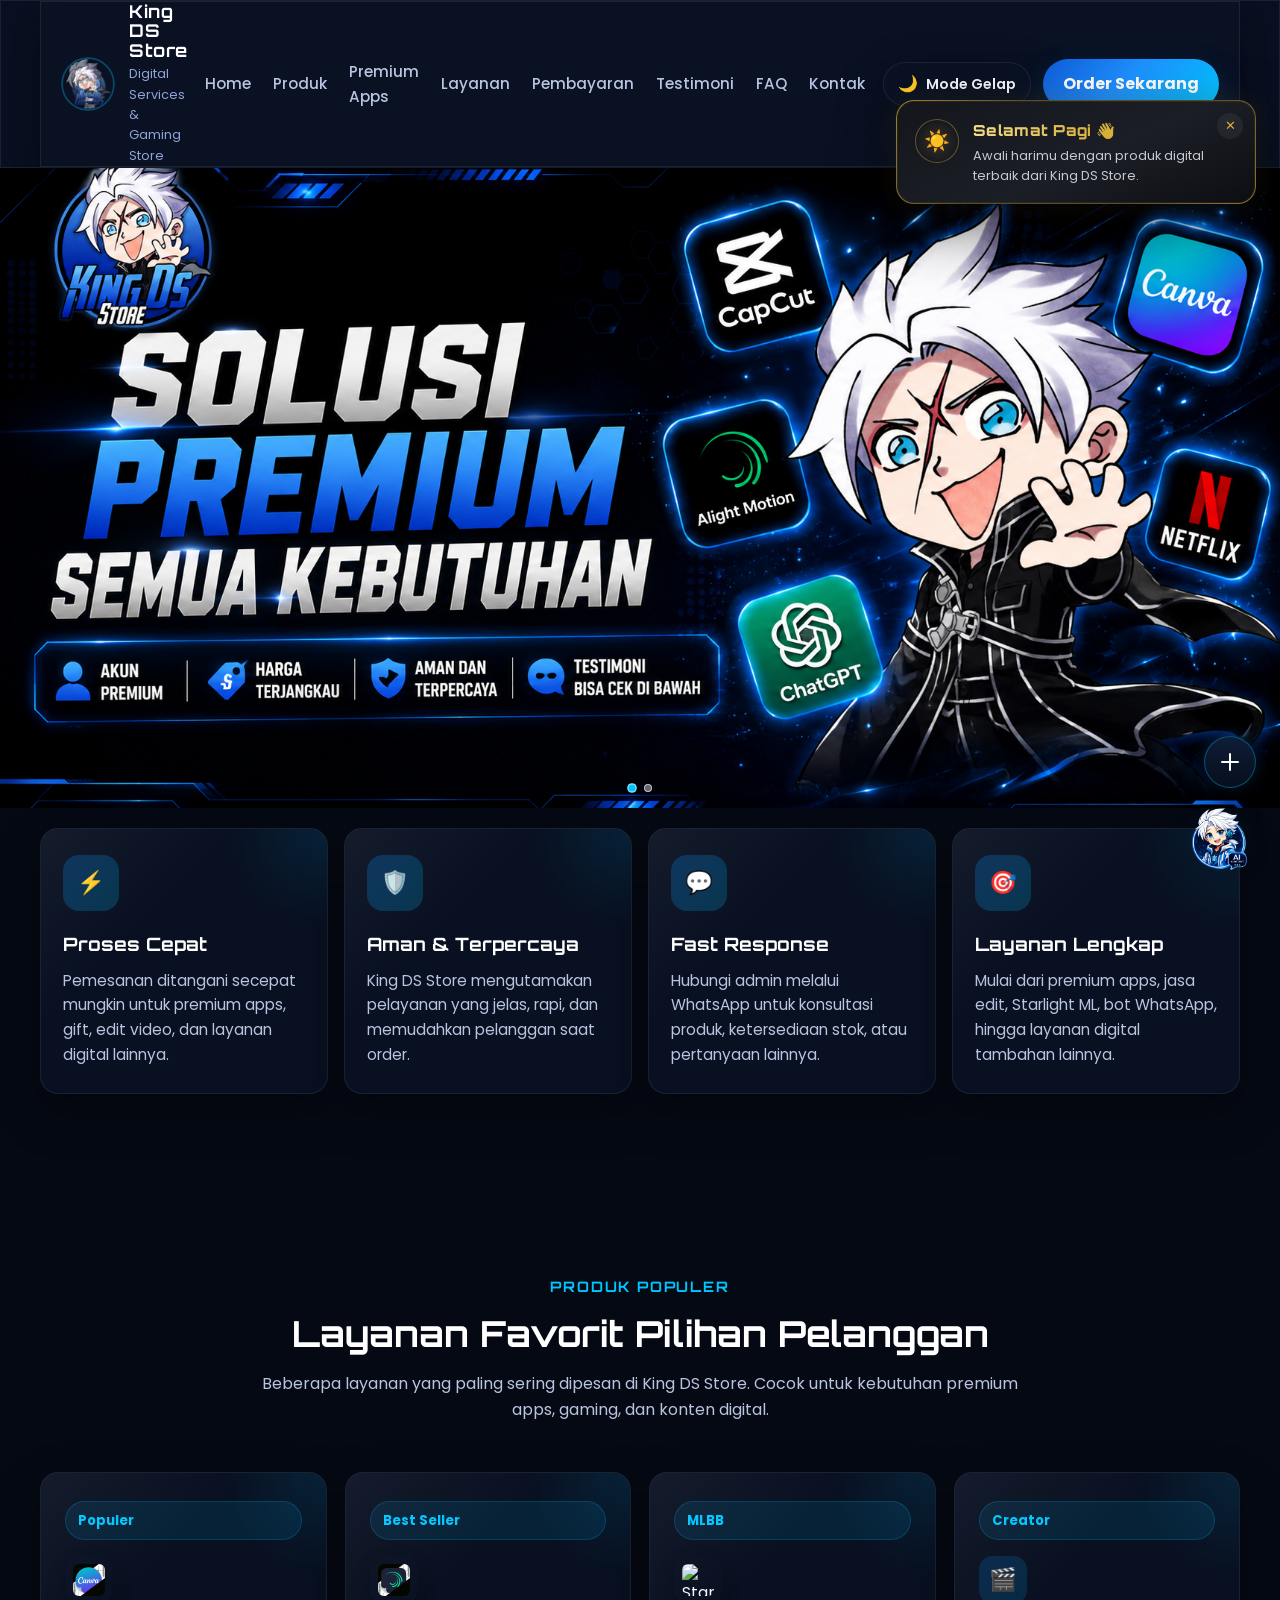
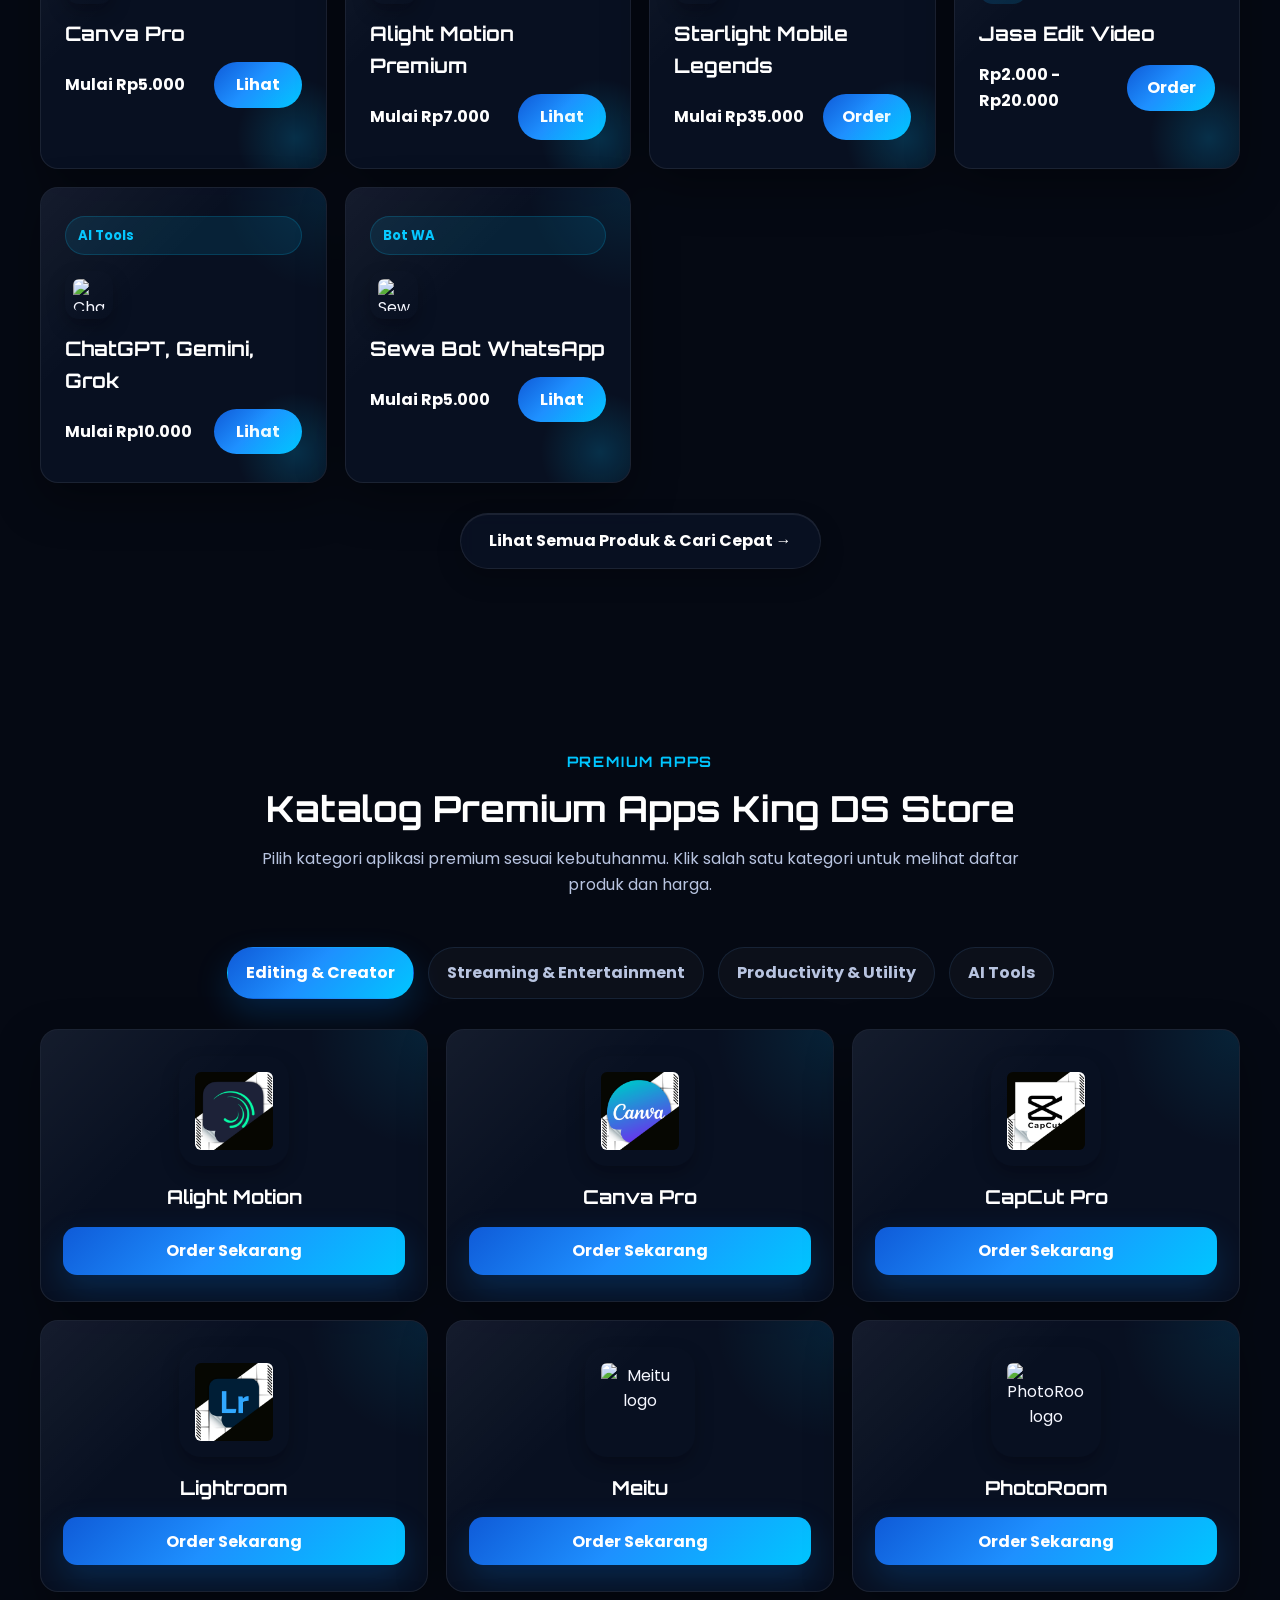
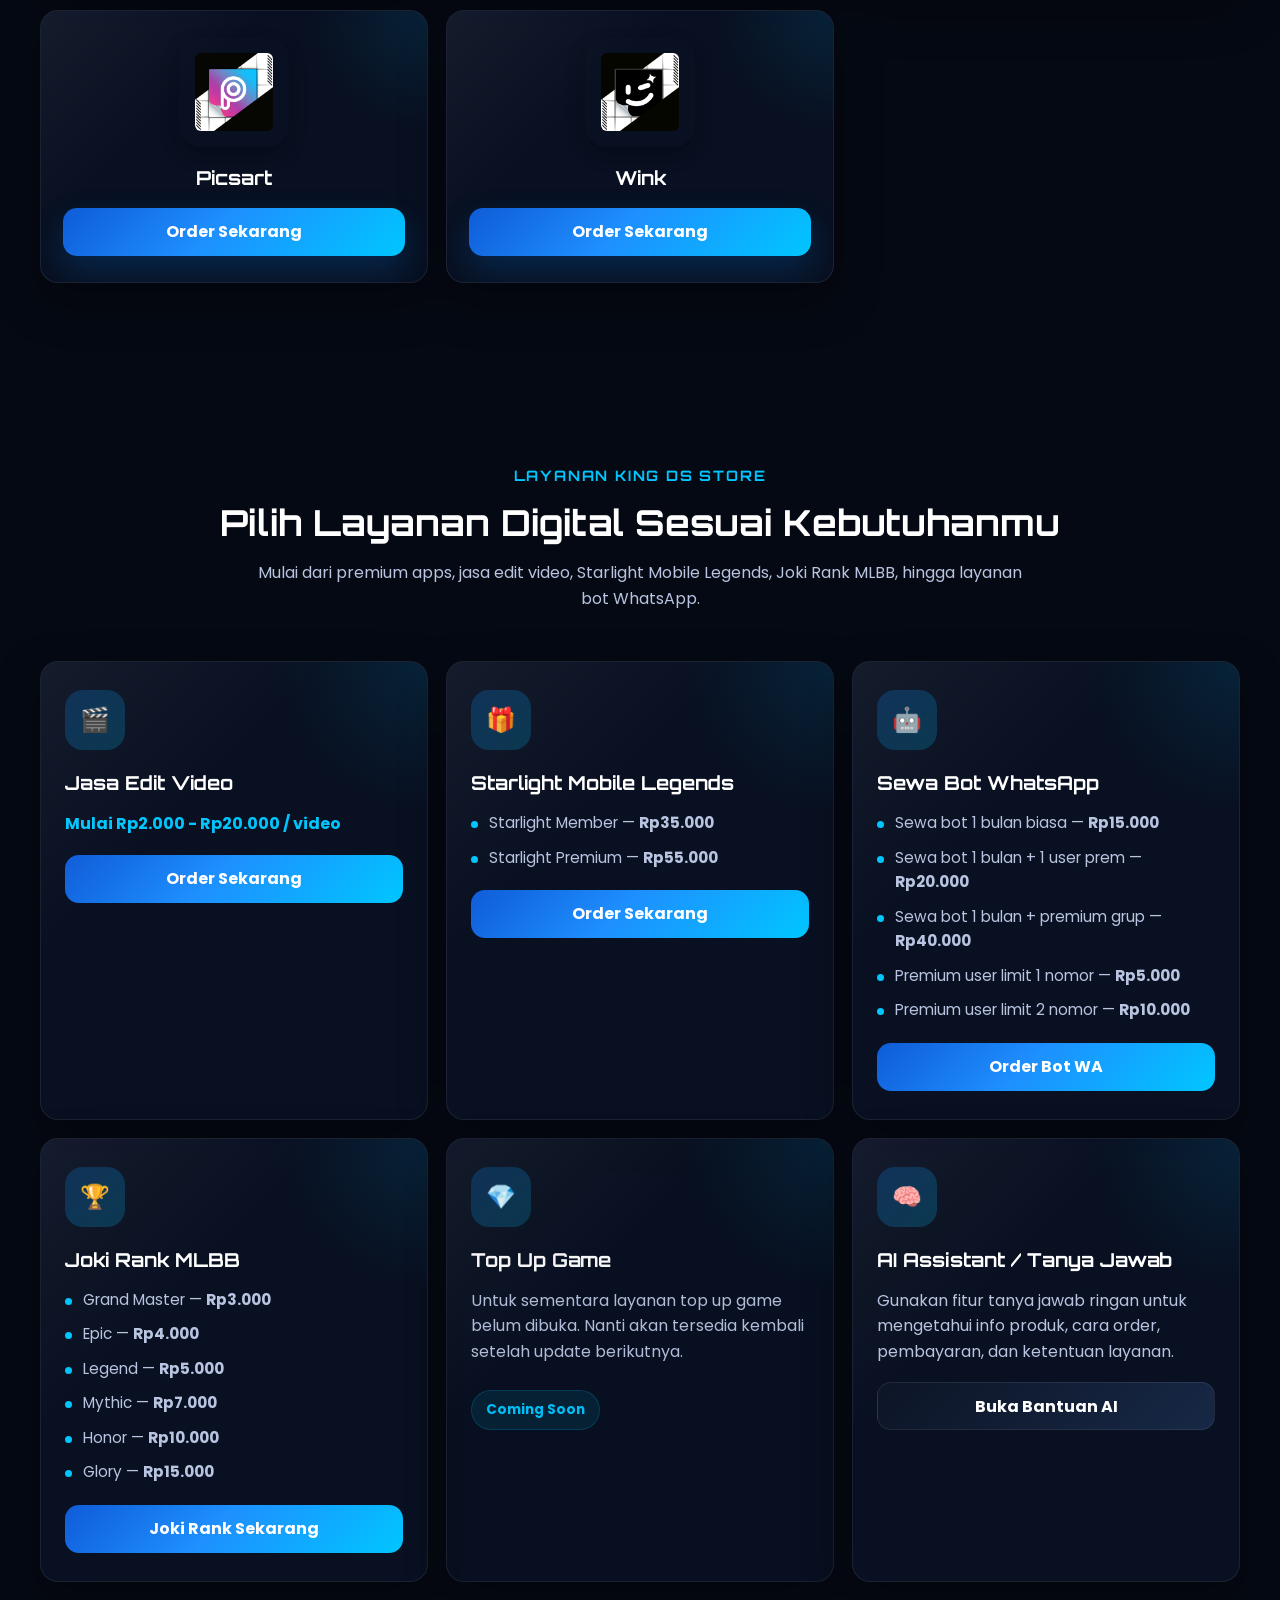
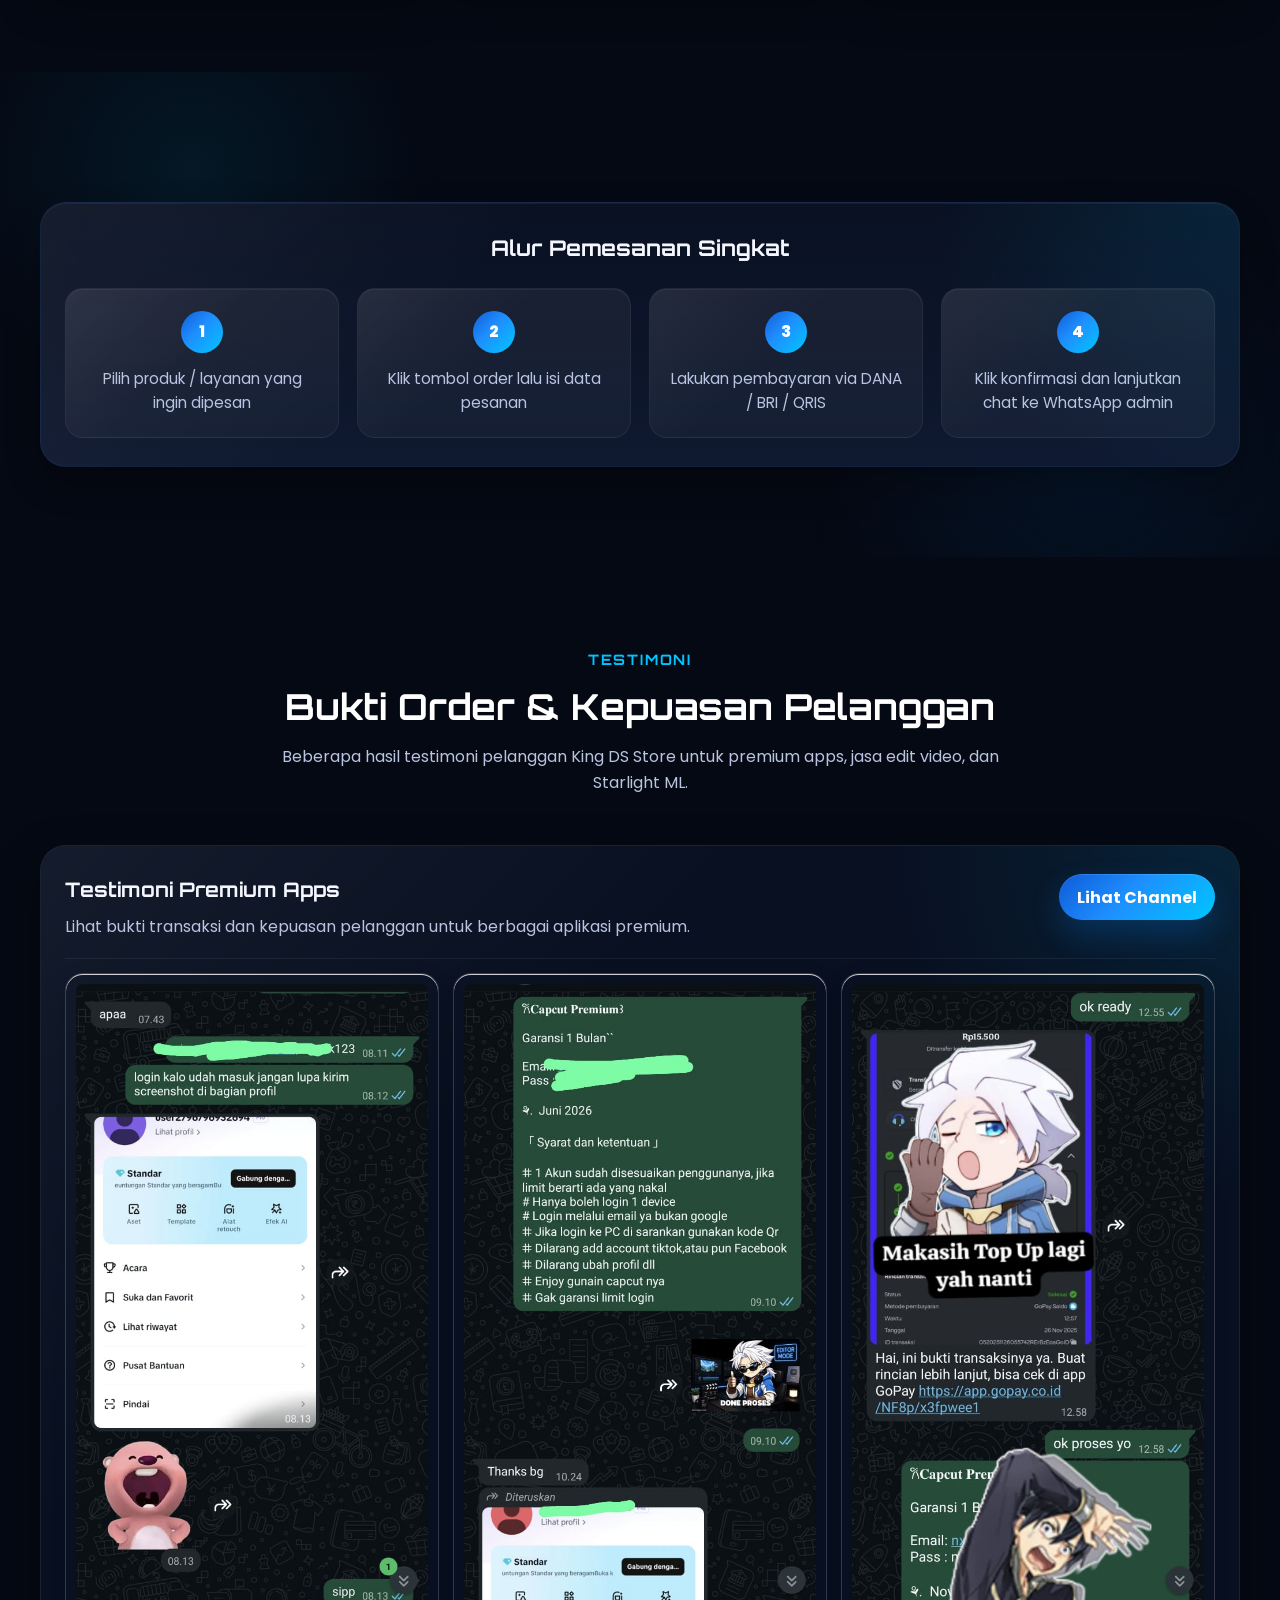
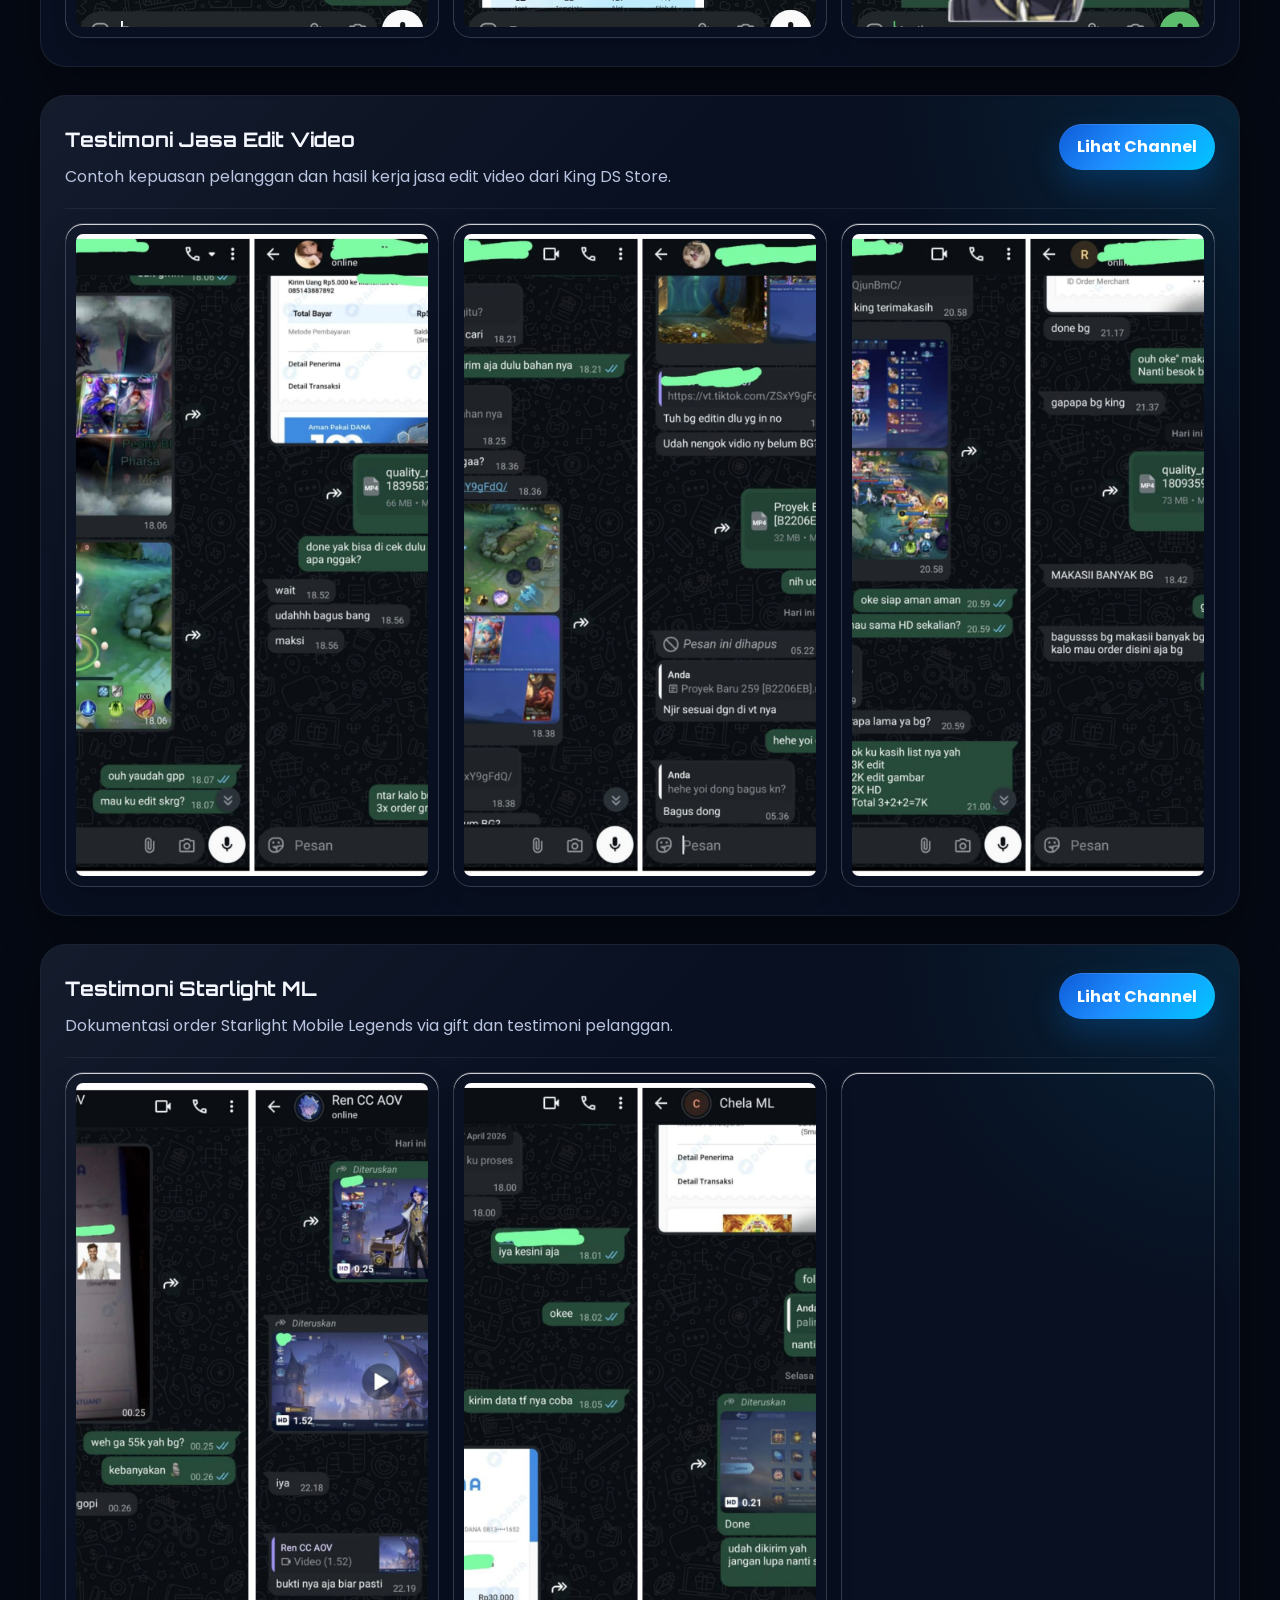
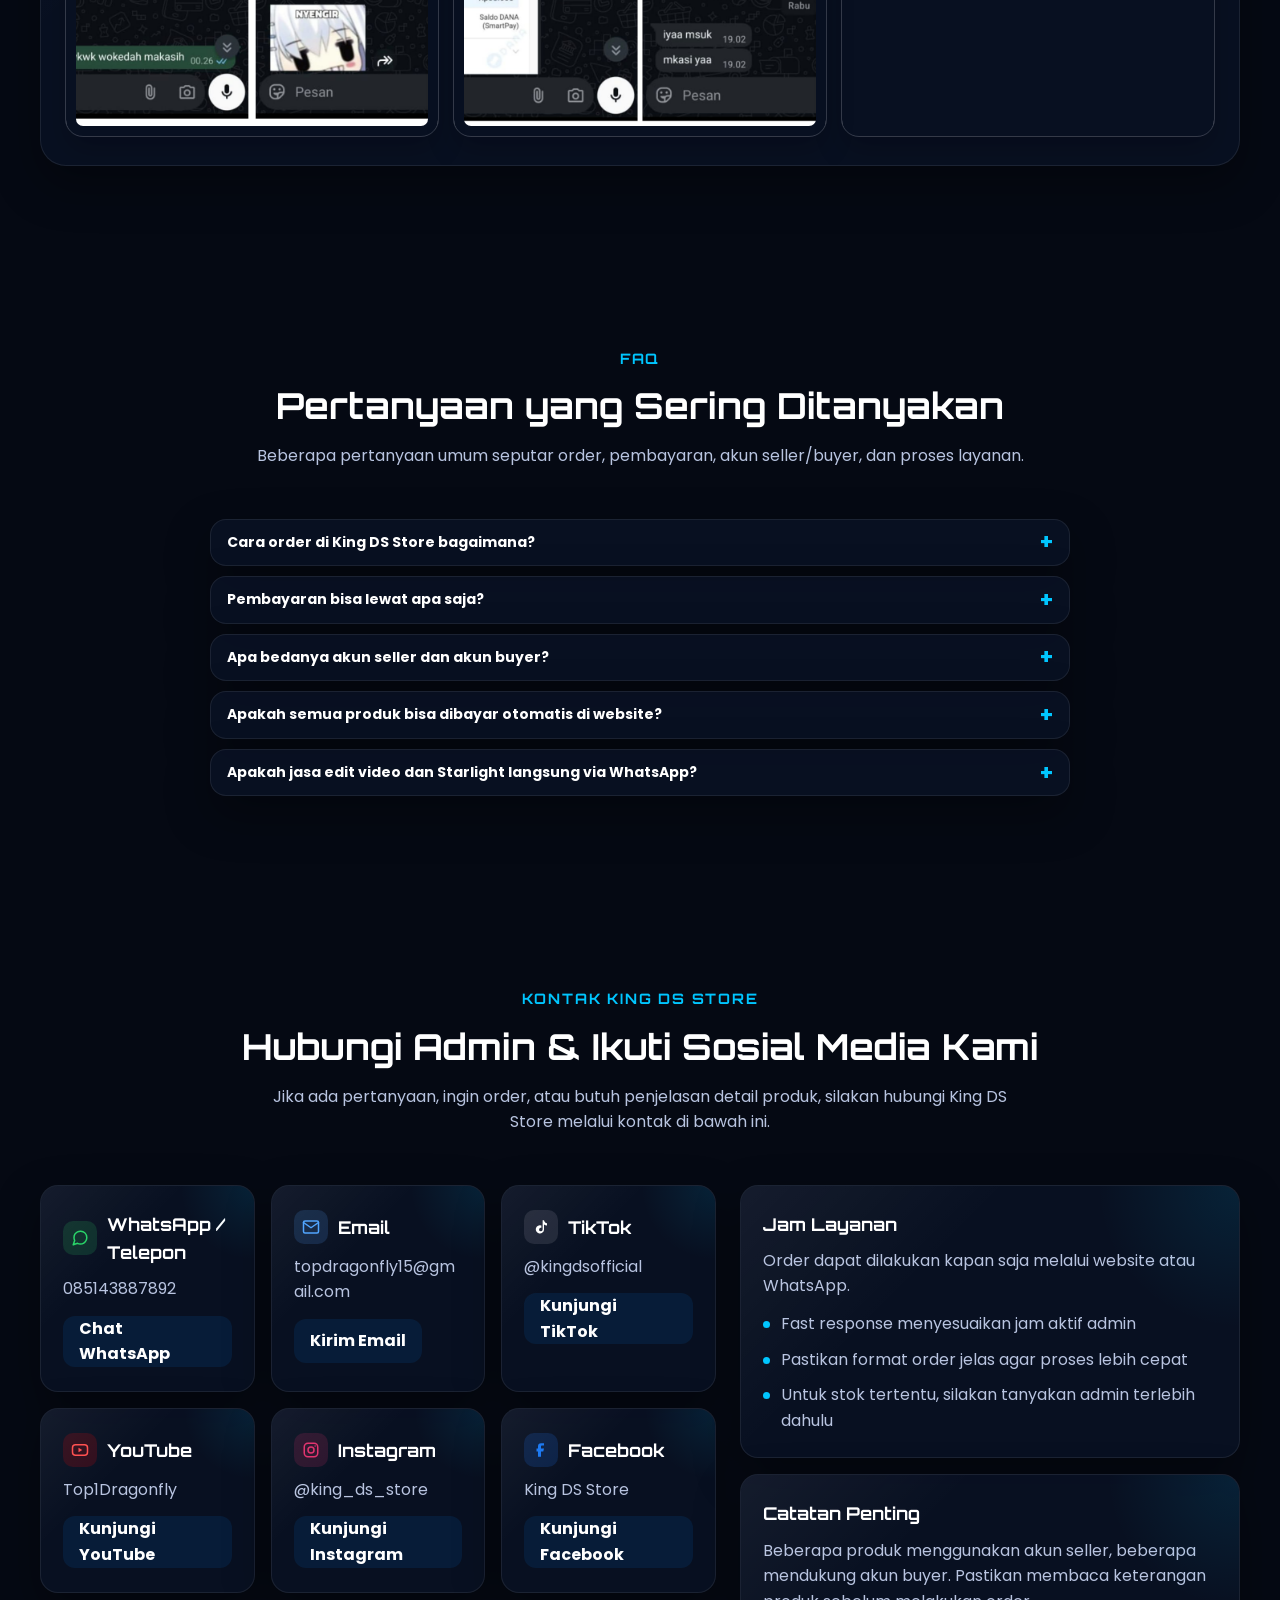
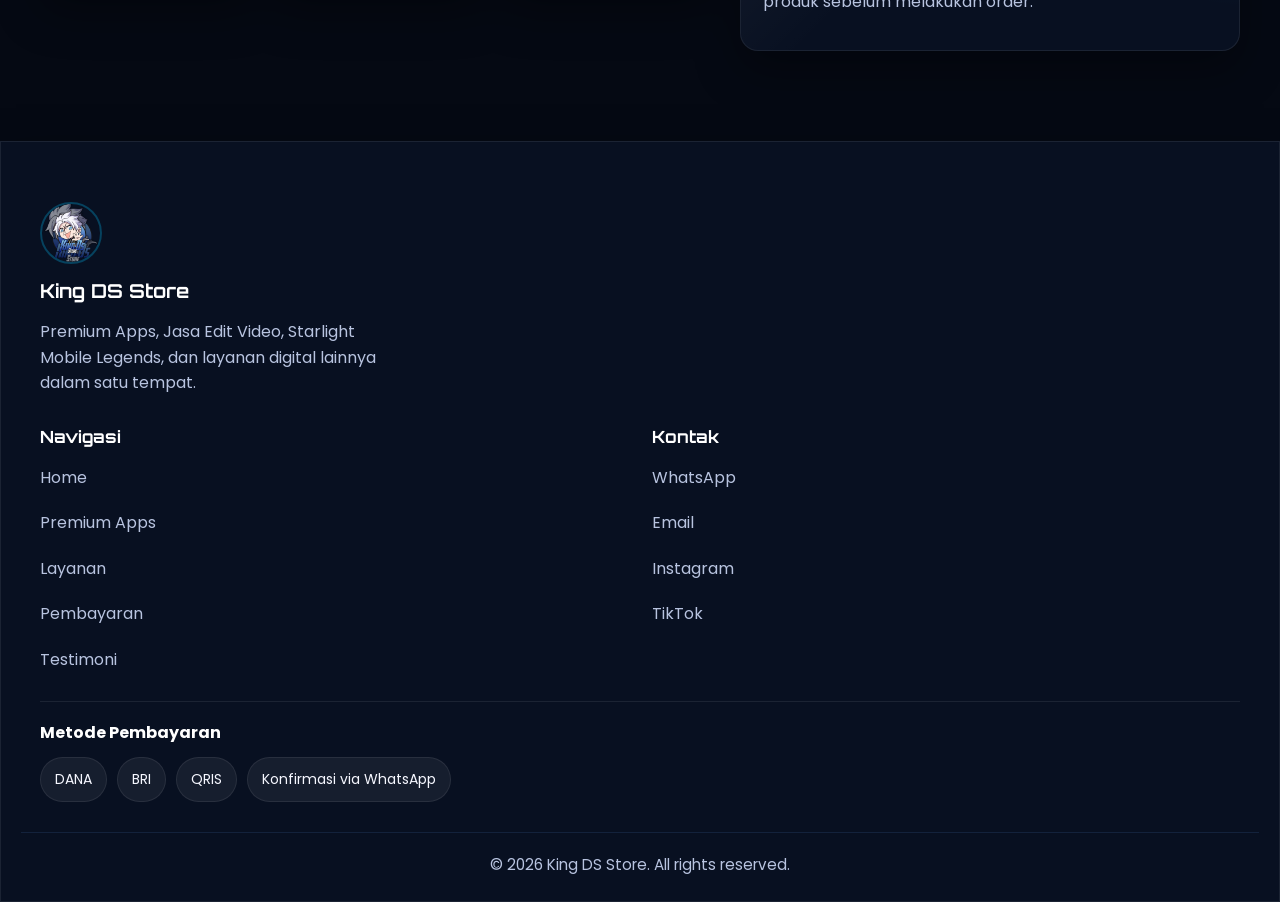
==== commit c9250d93: "memberikan gambar produk" ====
--- a/index.html
+++ b/index.html
@@ -234,7 +234,7 @@
         <div class="products-container">
             <div class="product-card">
                 <div class="product-badge">Populer</div>
-                <img class="product-logo" src="https://logo.clearbit.com/canva.com" alt="Canva Pro logo" loading="lazy">
+                <img class="product-logo" src="images/products/canva.png" alt="Canva Pro logo" loading="lazy">
                 <h3>Canva Pro</h3>
                 <div class="product-footer">
                     <span class="product-price">Mulai Rp5.000</span>
@@ -244,7 +244,7 @@
 
             <div class="product-card">
                 <div class="product-badge">Best Seller</div>
-                <img class="product-logo" src="https://logo.clearbit.com/alightmotion.com" alt="Alight Motion Premium logo" loading="lazy">
+                <img class="product-logo" src="images/products/alight-motion.png" alt="Alight Motion Premium logo" loading="lazy">
                 <h3>Alight Motion Premium</h3>
                 <div class="product-footer">
                     <span class="product-price">Mulai Rp7.000</span>
@@ -325,7 +325,7 @@
         <div class="premium-panel active" id="tab-editing">
             <div class="premium-grid">
                 <div class="premium-card">
-                    <img class="premium-logo" src="https://logo.clearbit.com/alightmotion.com" alt="Alight Motion logo" loading="lazy">
+                    <img class="premium-logo" src="images/products/alight-motion.png" alt="Alight Motion logo" loading="lazy">
                     <h3>Alight Motion</h3>
                     
                     <a
@@ -341,7 +341,7 @@
                 </div>
 
                 <div class="premium-card">
-                    <img class="premium-logo" src="https://logo.clearbit.com/canva.com" alt="Canva Pro logo" loading="lazy">
+                    <img class="premium-logo" src="images/products/canva.png" alt="Canva Pro logo" loading="lazy">
                     <h3>Canva Pro</h3>
                     
                     <a
@@ -373,7 +373,7 @@
                 </div>
 
                 <div class="premium-card">
-                    <img class="premium-logo" src="https://logo.clearbit.com/adobe.com" alt="Lightroom logo" loading="lazy">
+                    <img class="premium-logo" src="images/products/lightroom.png" alt="Lightroom logo" loading="lazy">
                     <h3>Lightroom</h3>
 
                     <a
@@ -421,7 +421,7 @@
                 </div>
 
                 <div class="premium-card">
-                    <img class="premium-logo" src="https://logo.clearbit.com/picsart.com" alt="Picsart logo" loading="lazy">
+                    <img class="premium-logo" src="images/products/picsart.png" alt="Picsart logo" loading="lazy">
                     <h3>Picsart</h3>
                     
                     <a
@@ -437,7 +437,7 @@
                 </div>
 
                 <div class="premium-card">
-                    <img class="premium-logo" src="https://logo.clearbit.com/wink.ai" alt="Wink logo" loading="lazy">
+                    <img class="premium-logo" src="images/products/wink.png" alt="Wink logo" loading="lazy">
                     <h3>Wink</h3>
 
                     <a
@@ -458,7 +458,7 @@
         <div class="premium-panel" id="tab-entertainment">
             <div class="premium-grid">
                 <div class="premium-card">
-                    <img class="premium-logo" src="https://logo.clearbit.com/apple.com" alt="Apple Music logo" loading="lazy">
+                    <img class="premium-logo" src="images/products/apple-music.png" alt="Apple Music logo" loading="lazy">
                     <h3>Apple Music</h3>
 
                     <a href="#" class="premium-order-btn" data-product="Apple Music" data-category="Premium Apps" data-price="Mulai Rp10.000"
@@ -468,7 +468,7 @@
                 </div>
 
                 <div class="premium-card">
-                    <img class="premium-logo" src="https://logo.clearbit.com/bilibili.tv" alt="Bstation logo" loading="lazy">
+                    <img class="premium-logo" src="images/products/bstation.png" alt="Bstation logo" loading="lazy">
                     <h3>Bstation</h3>
                     
                     <a href="#" class="premium-order-btn" data-product="Bstation" data-category="Premium Apps" data-price="Mulai Rp10.000"
@@ -478,7 +478,7 @@
                 </div>
 
                 <div class="premium-card">
-                    <img class="premium-logo" src="https://logo.clearbit.com/dramaboxapp.com" alt="Dramabox logo" loading="lazy">
+                    <img class="premium-logo" src="images/products/dramsbox.png" alt="Dramabox logo" loading="lazy">
                     <h3>Dramabox</h3>
 
                     <a href="#" class="premium-order-btn" data-product="Dramabox" data-category="Premium Apps" data-price="Rp20.000"
@@ -488,7 +488,7 @@
                 </div>
 
                 <div class="premium-card">
-                    <img class="premium-logo" src="https://logo.clearbit.com/iq.com" alt="iQIYI logo" loading="lazy">
+                    <img class="premium-logo" src="images/products/iqiyi.png" alt="iQIYI logo" loading="lazy">
                     <h3>iQIYI</h3>
                     
                     <a href="#" class="premium-order-btn" data-product="iQIYI" data-category="Premium Apps" data-price="Mulai Rp10.000"
@@ -498,7 +498,7 @@
                 </div>
 
                 <div class="premium-card">
-                    <img class="premium-logo" src="https://logo.clearbit.com/loklok.com" alt="LokLok logo" loading="lazy">
+                    <img class="premium-logo" src="images/products/loklok.png" alt="LokLok logo" loading="lazy">
                     <h3>LokLok</h3>
 
                     <a href="#" class="premium-order-btn" data-product="LokLok" data-category="Premium Apps" data-price="Mulai Rp20.000"
@@ -508,7 +508,7 @@
                 </div>
 
                 <div class="premium-card">
-                    <img class="premium-logo" src="https://logo.clearbit.com/netflix.com" alt="Netflix logo" loading="lazy">
+                    <img class="premium-logo" src="images/products/netflix.png" alt="Netflix logo" loading="lazy">
                     <h3>Netflix</h3>
 
                     <a href="#" class="premium-order-btn" data-product="Netflix" data-category="Premium Apps" data-price="Mulai Rp24.000"
@@ -518,7 +518,7 @@
                 </div>
 
                 <div class="premium-card">
-                    <img class="premium-logo" src="https://logo.clearbit.com/spotify.com" alt="Spotify logo" loading="lazy">
+                    <img class="premium-logo" src="images/products/spotify.png" alt="Spotify logo" loading="lazy">
                     <h3>Spotify</h3>
 
                     <a href="#" class="premium-order-btn" data-product="Spotify" data-category="Premium Apps" data-price="Mulai Rp22.000"
@@ -528,7 +528,7 @@
                 </div>
 
                 <div class="premium-card">
-                    <img class="premium-logo" src="https://logo.clearbit.com/vidio.com" alt="Vidio logo" loading="lazy">
+                    <img class="premium-logo" src="images/products/vidio.png" alt="Vidio logo" loading="lazy">
                     <h3>Vidio</h3>
                     
                     <a href="#" class="premium-order-btn" data-product="Vidio" data-category="Premium Apps" data-price="Mulai Rp23.000"
@@ -538,7 +538,7 @@
                 </div>
 
                 <div class="premium-card">
-                    <img class="premium-logo" src="https://logo.clearbit.com/viu.com" alt="Viu logo" loading="lazy">
+                    <img class="premium-logo" src="images/products/viu.png" alt="Viu logo" loading="lazy">
                     <h3>Viu</h3>
                     
                     <a href="#" class="premium-order-btn" data-product="Viu" data-category="Premium Apps" data-price="Mulai Rp5.000"
@@ -548,7 +548,7 @@
                 </div>
 
                 <div class="premium-card">
-                    <img class="premium-logo" src="https://logo.clearbit.com/youku.com" alt="Youku logo" loading="lazy">
+                    <img class="premium-logo" src="images/products/youku.png" alt="Youku logo" loading="lazy">
                     <h3>Youku</h3>
                     
                     <a href="#" class="premium-order-btn" data-product="Youku" data-category="Premium Apps" data-price="Mulai Rp8.000"
@@ -558,7 +558,7 @@
                 </div>
 
                 <div class="premium-card">
-                    <img class="premium-logo" src="https://logo.clearbit.com/youtube.com" alt="YouTube Premium logo" loading="lazy">
+                    <img class="premium-logo" src="images/products/youtube.png" alt="YouTube Premium logo" loading="lazy">
                     <h3>YouTube Premium</h3>
 
                     <a href="#" class="premium-order-btn" data-product="YouTube Premium" data-category="Premium Apps" data-price="Mulai Rp6.000"
@@ -573,7 +573,7 @@
         <div class="premium-panel" id="tab-productivity">
             <div class="premium-grid">
                 <div class="premium-card">
-                    <img class="premium-logo" src="https://logo.clearbit.com/camscanner.com" alt="CamScanner Pro logo" loading="lazy">
+                    <img class="premium-logo" src="images/products/camscanner-pro.png" alt="CamScanner Pro logo" loading="lazy">
                     <h3>CamScanner Pro</h3>
 
                     <a href="#" class="premium-order-btn" data-product="CamScanner Pro" data-category="Premium Apps" data-price="Mulai Rp8.000"
@@ -583,7 +583,7 @@
                 </div>
 
                 <div class="premium-card">
-                    <img class="premium-logo" src="https://logo.clearbit.com/camscanner.com" alt="CamScanner+ logo" loading="lazy">
+                    <img class="premium-logo" src="images/products/camscanner+.png" alt="CamScanner+ logo" loading="lazy">
                     <h3>CamScanner+</h3>
 
                     <a href="#" class="premium-order-btn" data-product="CamScanner+" data-category="Premium Apps" data-price="Rp20.000"
@@ -593,7 +593,7 @@
                 </div>
 
                 <div class="premium-card">
-                    <img class="premium-logo" src="https://logo.clearbit.com/ilovepdf.com" alt="I Love PDF logo" loading="lazy">
+                    <img class="premium-logo" src="images/products/i-love-pdf.png" alt="I Love PDF logo" loading="lazy">
                     <h3>I Love PDF</h3>
 
                     <a href="#" class="premium-order-btn" data-product="I Love PDF" data-category="Premium Apps" data-price="Rp8.000"
@@ -603,7 +603,7 @@
                 </div>
 
                 <div class="premium-card">
-                    <img class="premium-logo" src="https://logo.clearbit.com/scribd.com" alt="Scribd logo" loading="lazy">
+                    <img class="premium-logo" src="images/products/scribd.png" alt="Scribd logo" loading="lazy">
                     <h3>Scribd</h3>
                     
                     <a href="#" class="premium-order-btn" data-product="Scribd" data-category="Premium Apps" data-price="Mulai Rp10.000"
@@ -613,7 +613,7 @@
                 </div>
 
                 <div class="premium-card">
-                    <img class="premium-logo" src="https://logo.clearbit.com/zoom.us" alt="Zoom logo" loading="lazy">
+                    <img class="premium-logo" src="images/products/zoom.png" alt="Zoom logo" loading="lazy">
                     <h3>Zoom</h3>
                     
                     <a href="#" class="premium-order-btn" data-product="Zoom" data-category="Premium Apps" data-price="Mulai Rp15.000"
@@ -628,7 +628,7 @@
         <div class="premium-panel" id="tab-ai">
             <div class="premium-grid">
                 <div class="premium-card">
-                    <img class="premium-logo" src="https://logo.clearbit.com/openai.com" alt="ChatGPT logo" loading="lazy">
+                    <img class="premium-logo" src="images/products/chatgpt.png" alt="ChatGPT logo" loading="lazy">
                     <h3>ChatGPT</h3>
 
                     <a href="#" class="premium-order-btn" data-product="ChatGPT" data-category="Premium Apps" data-price="Mulai Rp10.000"
@@ -638,7 +638,7 @@
                 </div>
 
                 <div class="premium-card">
-                    <img class="premium-logo" src="https://logo.clearbit.com/google.com" alt="Gemini AI logo" loading="lazy">
+                    <img class="premium-logo" src="images/products/gemini-ai.png" alt="Gemini AI logo" loading="lazy">
                     <h3>Gemini AI</h3>
 
                     <a href="#" class="premium-order-btn" data-product="Gemini AI" data-category="Premium Apps" data-price="Mulai Rp15.000"
@@ -648,7 +648,7 @@
                 </div>
 
                 <div class="premium-card">
-                    <img class="premium-logo" src="https://logo.clearbit.com/x.ai" alt="Grok AI logo" loading="lazy">
+                    <img class="premium-logo" src="images/products/grok-ai.png" alt="Grok AI logo" loading="lazy">
                     <h3>Grok AI</h3>
 
                     <a href="#" class="premium-order-btn" data-product="Grok AI" data-category="Premium Apps" data-price="Rp25.000"
@@ -725,7 +725,7 @@
                     data-product="Sewa Bot WhatsApp"
                     data-category="Bot WhatsApp"
                     data-price="Mulai Rp5.000"
-                    data-description="Layanan sewa bot WhatsApp untuk kebutuhan otomatisasi, premium user limit, dan pengelolaan fitur tambahan."
+                    data-description-image="images/layanan/katalog-bot-wa.png"
                 >
                     Order Bot WA
                 </a>
@@ -1208,6 +1208,7 @@
 
                 <div class="order-description-box" id="orderDescriptionBox" style="display:none;">
                     <p id="orderDescriptionText"></p>
+                    <img id="orderDescriptionImage" class="order-description-image" src="" alt="Katalog Bot WA" style="display:none;">
                 </div>
 
                 <div class="form-group">
@@ -1224,7 +1225,7 @@
                     >
                 </div>
 
-                <div class="form-group">
+                <div class="form-group" id="orderPriceGroup" style="display:none;">
                     <label for="orderPrice">Harga</label>
                     <input type="text" id="orderPrice" readonly>
                 </div>
--- a/css/style.css
+++ b/css/style.css
@@ -25,18 +25,24 @@
     --blue-3: #00c6ff;
     --blue-4: #7ddcff;
 
+    /* Versi RGB (tanpa hash) dari warna aksen, dipakai di rgba() supaya
+       ikut berubah otomatis saat mode-siang (light-mode) aktif */
+    --accent-rgb: 0,140,255;
+    --accent-rgb-2: 0,198,255;
+    --primary-rgb: 77,163,255;
+
     --line: rgba(103, 169, 255, 0.12);
     --line-strong: rgba(79, 169, 255, 0.3);
 
-    --accent-gradient: linear-gradient(135deg, #0f5bd8 0%, #1e90ff 45%, #00c6ff 100%);
-    --accent-gradient-soft: linear-gradient(135deg, rgba(15,91,216,.18), rgba(0,198,255,.18));
+    --accent-gradient: linear-gradient(135deg, var(--blue-1) 0%, var(--blue-2) 45%, var(--blue-3) 100%);
+    --accent-gradient-soft: linear-gradient(135deg, rgba(var(--accent-rgb),.18), rgba(var(--accent-rgb-2),.18));
     --section-glow:
-        radial-gradient(circle at top right, rgba(0,198,255,0.14), transparent 24%),
-        radial-gradient(circle at bottom left, rgba(30,144,255,0.12), transparent 26%);
+        radial-gradient(circle at top right, rgba(var(--accent-rgb-2),0.14), transparent 24%),
+        radial-gradient(circle at bottom left, rgba(var(--accent-rgb),0.12), transparent 26%);
 
     --shadow: 0 18px 45px rgba(0,0,0,0.42);
     --shadow-soft: 0 12px 30px rgba(0,0,0,0.28);
-    --shadow-blue: 0 14px 34px rgba(0,140,255,0.2);
+    --shadow-blue: 0 14px 34px rgba(var(--accent-rgb),0.2);
 
     --radius-xs: 10px;
     --radius-sm: 14px;
@@ -67,8 +73,8 @@
 body{
     font-family: var(--font-body);
     background:
-        radial-gradient(circle at top right, rgba(0,198,255,0.08), transparent 22%),
-        radial-gradient(circle at bottom left, rgba(30,144,255,0.08), transparent 25%),
+        radial-gradient(circle at top right, rgba(var(--accent-rgb-2),0.08), transparent 22%),
+        radial-gradient(circle at bottom left, rgba(var(--accent-rgb),0.08), transparent 25%),
         linear-gradient(180deg, #040812 0%, #07101f 45%, #050913 100%);
     color: var(--text);
     line-height: 1.6;
@@ -207,7 +213,7 @@
     inset: 0;
     background:
         linear-gradient(135deg, rgba(255,255,255,0.05), transparent 35%),
-        radial-gradient(circle at top right, rgba(0,198,255,0.10), transparent 25%);
+        radial-gradient(circle at top right, rgba(var(--accent-rgb-2),0.10), transparent 25%);
     pointer-events: none;
 }
 
@@ -220,10 +226,10 @@
 .contact-card:hover,
 .contact-box:hover{
     transform: translateY(-5px);
-    border-color: rgba(0,198,255,0.24);
+    border-color: rgba(var(--accent-rgb-2),0.24);
     box-shadow:
         0 22px 44px rgba(0,0,0,0.34),
-        0 0 24px rgba(0,140,255,0.08);
+        0 0 24px rgba(var(--accent-rgb),0.08);
     transition: var(--transition);
 }
 
@@ -298,10 +304,10 @@
 
 @keyframes logoGlow{
     0%, 100%{
-        box-shadow: 0 0 14px rgba(0,140,255,0.28), 0 0 0 rgba(255,199,89,0);
+        box-shadow: 0 0 14px rgba(var(--accent-rgb),0.28), 0 0 0 rgba(255,199,89,0);
     }
     50%{
-        box-shadow: 0 0 24px rgba(0,180,255,0.55), 0 0 16px rgba(255,199,89,0.3);
+        box-shadow: 0 0 24px rgba(var(--accent-rgb-2),0.55), 0 0 16px rgba(255,199,89,0.3);
     }
 }
 
@@ -315,7 +321,7 @@
     height: 54px;
     object-fit: cover;
     border-radius: 50%;
-    border: 2px solid rgba(0,198,255,0.3);
+    border: 2px solid rgba(var(--accent-rgb-2),0.3);
     background: #0a1222;
 }
 
@@ -368,7 +374,7 @@
     .bottom-nav-item.active{
         color: #ffffff;
         background: var(--accent-gradient);
-        box-shadow: 0 8px 18px rgba(0,140,255,0.32);
+        box-shadow: 0 8px 18px rgba(var(--accent-rgb),0.32);
     }
 
     /* hamburger & dropdown menu digantikan bottom nav di mobile */
@@ -388,8 +394,8 @@
     width: 0%;
     height: 3px;
     z-index: 10001;
-    background: linear-gradient(90deg, #0f5bd8, #1e90ff, #00c6ff);
-    box-shadow: 0 0 10px rgba(0,180,255,0.6);
+    background: linear-gradient(90deg, var(--blue-1), var(--blue-2), var(--blue-3));
+    box-shadow: 0 0 10px rgba(var(--accent-rgb-2),0.6);
     transition: width 0.1s ease-out;
 }
 
@@ -411,10 +417,10 @@
     position: relative;
     width: 52px;
     height: 52px;
-    border: 1px solid rgba(0,198,255,0.35);
+    border: 1px solid rgba(var(--accent-rgb-2),0.35);
     border-radius: 50%;
     background: linear-gradient(180deg, #101d38, #070e1c);
-    box-shadow: 0 12px 26px rgba(0,0,0,0.4), 0 0 18px rgba(0,140,255,0.22);
+    box-shadow: 0 12px 26px rgba(0,0,0,0.4), 0 0 18px rgba(var(--accent-rgb),0.22);
     cursor: pointer;
     transition: var(--transition);
 }
@@ -498,7 +504,7 @@
 
 .quick-action-item:hover{
     transform: translateY(-2px) scale(1.06);
-    border-color: rgba(0,198,255,0.4);
+    border-color: rgba(var(--accent-rgb-2),0.4);
 }
 
 .quick-action-item::after{
@@ -619,7 +625,7 @@
 
 .btn-order:hover{
     transform: translateY(-2px);
-    box-shadow: 0 16px 34px rgba(0,140,255,0.28);
+    box-shadow: 0 16px 34px rgba(var(--accent-rgb),0.28);
 }
 
 .menu-toggle{
@@ -647,7 +653,7 @@
 }
 
 .menu-toggle:hover{
-    border-color: rgba(0,198,255,0.4);
+    border-color: rgba(var(--accent-rgb-2),0.4);
 }
 
 /* =========================
@@ -731,7 +737,7 @@
     display: inline-block;
     margin-bottom: 18px;
     padding: 10px 18px;
-    border: 1px solid rgba(0,198,255,0.18);
+    border: 1px solid rgba(var(--accent-rgb-2),0.18);
     border-radius: 10px;
     background: rgba(255,255,255,0.03);
     color: var(--blue-3);
@@ -764,10 +770,10 @@
     line-height: 1;
     letter-spacing: 2px;
     text-transform: uppercase;
-    background: linear-gradient(90deg, #ffffff 0%, #8bdfff 28%, #1e90ff 65%, #00c6ff 100%);
+    background: linear-gradient(90deg, #ffffff 0%, var(--blue-4) 28%, var(--blue-2) 65%, var(--blue-3) 100%);
     -webkit-background-clip: text;
     -webkit-text-fill-color: transparent;
-    text-shadow: 0 0 30px rgba(0,198,255,0.12);
+    text-shadow: 0 0 30px rgba(var(--accent-rgb-2),0.12);
 }
 
 .hero-description{
@@ -825,7 +831,7 @@
     background: var(--accent-gradient);
     color: var(--white);
     box-shadow:
-        0 14px 35px rgba(0,140,255,0.22),
+        0 14px 35px rgba(var(--accent-rgb),0.22),
         inset 0 1px 0 rgba(255,255,255,0.15);
 }
 
@@ -844,7 +850,7 @@
 
 .btn-secondary:hover{
     transform: translateY(-2px);
-    border-color: rgba(0,198,255,0.35);
+    border-color: rgba(var(--accent-rgb-2),0.35);
 }
 
 .hero-stats{
@@ -874,7 +880,7 @@
     inset: 0;
     background:
         linear-gradient(135deg, rgba(255,255,255,0.06), transparent 35%),
-        radial-gradient(circle at top right, rgba(0,198,255,0.14), transparent 28%);
+        radial-gradient(circle at top right, rgba(var(--accent-rgb-2),0.14), transparent 28%);
     pointer-events: none;
 }
 
@@ -891,10 +897,10 @@
 
 .stat-box:hover{
     transform: translateY(-6px);
-    border-color: rgba(0,198,255,0.32);
+    border-color: rgba(var(--accent-rgb-2),0.32);
     box-shadow:
         0 24px 44px rgba(0,0,0,0.34),
-        0 0 28px rgba(0,140,255,0.12);
+        0 0 28px rgba(var(--accent-rgb),0.12);
 }
 
 .stat-box h3{
@@ -903,7 +909,7 @@
     font-family: var(--font-heading);
     font-size: 1.8rem;
     letter-spacing: .5px;
-    text-shadow: 0 0 18px rgba(0,198,255,0.18);
+    text-shadow: 0 0 18px rgba(var(--accent-rgb-2),0.18);
 }
 
 .stat-box p{
@@ -927,8 +933,8 @@
     height: 430px;
     border-radius: 50%;
     background:
-        radial-gradient(circle, rgba(0,198,255,0.18), transparent 55%),
-        radial-gradient(circle at 70% 30%, rgba(30,144,255,0.14), transparent 40%);
+        radial-gradient(circle, rgba(var(--accent-rgb-2),0.18), transparent 55%),
+        radial-gradient(circle at 70% 30%, rgba(var(--accent-rgb),0.14), transparent 40%);
     filter: blur(6px);
     z-index: 0;
 }
@@ -938,7 +944,7 @@
     position: absolute;
     inset: 12% 16%;
     border-radius: 50%;
-    background: radial-gradient(circle, rgba(0,198,255,0.12), transparent 55%);
+    background: radial-gradient(circle, rgba(var(--accent-rgb-2),0.12), transparent 55%);
     filter: blur(25px);
     z-index: 0;
     animation: heroGlowPulse 5s ease-in-out infinite;
@@ -966,12 +972,12 @@
 .shape-1{ width: 16px; height: 16px; top: 12%; left: 12%; background: var(--blue-3); }
 .shape-2{ width: 22px; height: 22px; top: 20%; right: 12%; background: rgba(255,255,255,0.28); animation-delay: .5s; }
 .shape-3{ width: 12px; height: 12px; top: 55%; left: 5%; background: var(--blue-2); animation-delay: .9s; }
-.shape-4{ width: 20px; height: 20px; bottom: 18%; left: 15%; background: rgba(0,198,255,0.55); animation-delay: .7s; }
+.shape-4{ width: 20px; height: 20px; bottom: 18%; left: 15%; background: rgba(var(--accent-rgb-2),0.55); animation-delay: .7s; }
 .shape-5{ width: 10px; height: 10px; bottom: 8%; right: 20%; background: rgba(255,255,255,0.5); animation-delay: 1s; }
 .shape-6{ width: 14px; height: 14px; top: 40%; right: 3%; background: var(--blue-1); animation-delay: 1.2s; }
 .shape-7{ width: 8px; height: 8px; top: 8%; right: 28%; background: var(--blue-4); animation-delay: 1.5s; }
-.shape-8{ width: 18px; height: 18px; bottom: 32%; right: 12%; background: rgba(0,198,255,0.25); animation-delay: .2s; }
-.shape-9{ width: 14px; height: 14px; bottom: 12%; left: 42%; background: rgba(30,144,255,0.55); animation-delay: .4s; }
+.shape-8{ width: 18px; height: 18px; bottom: 32%; right: 12%; background: rgba(var(--accent-rgb-2),0.25); animation-delay: .2s; }
+.shape-9{ width: 14px; height: 14px; bottom: 12%; left: 42%; background: rgba(var(--accent-rgb),0.55); animation-delay: .4s; }
 
 .hero-corner{
     position: absolute;
@@ -1043,7 +1049,7 @@
     height: 56px;
     margin-bottom: 18px;
     border-radius: 16px;
-    background: linear-gradient(135deg, rgba(15,91,216,0.25), rgba(0,198,255,0.2));
+    background: linear-gradient(135deg, rgba(var(--accent-rgb),0.25), rgba(var(--accent-rgb-2),0.2));
     color: var(--white);
     font-size: 1.4rem;
 }
@@ -1079,16 +1085,16 @@
     width: 120px;
     height: 120px;
     border-radius: 50%;
-    background: radial-gradient(circle, rgba(0,198,255,0.18), transparent 70%);
+    background: radial-gradient(circle, rgba(var(--accent-rgb-2),0.18), transparent 70%);
 }
 
 .product-badge{
     display: inline-block;
     margin-bottom: 16px;
     padding: 8px 12px;
-    border: 1px solid rgba(0,198,255,0.18);
+    border: 1px solid rgba(var(--accent-rgb-2),0.18);
     border-radius: 999px;
-    background: rgba(0,198,255,0.1);
+    background: rgba(var(--accent-rgb-2),0.1);
     color: var(--blue-3);
     font-size: 0.82rem;
     font-weight: 700;
@@ -1155,7 +1161,7 @@
 
 .premium-tab:hover{
     color: var(--title);
-    border-color: rgba(0,198,255,0.22);
+    border-color: rgba(var(--accent-rgb-2),0.22);
 }
 
 .premium-tab.active{
@@ -1261,7 +1267,7 @@
     height: 60px;
     margin-bottom: 18px;
     border-radius: 18px;
-    background: linear-gradient(135deg, rgba(15,91,216,0.22), rgba(0,198,255,0.2));
+    background: linear-gradient(135deg, rgba(var(--accent-rgb),0.22), rgba(var(--accent-rgb-2),0.2));
     color: var(--white);
     font-size: 1.5rem;
 }
@@ -1329,7 +1335,7 @@
 }
 
 .ai-card .service-action-btn:hover{
-    border-color: rgba(0,198,255,0.24);
+    border-color: rgba(var(--accent-rgb-2),0.24);
 }
 
 .coming-soon-card{
@@ -1340,9 +1346,9 @@
     display: inline-block;
     margin-top: 8px;
     padding: 8px 14px;
-    border: 1px solid rgba(0,198,255,0.18);
+    border: 1px solid rgba(var(--accent-rgb-2),0.18);
     border-radius: 999px;
-    background: rgba(0,198,255,0.1);
+    background: rgba(var(--accent-rgb-2),0.1);
     color: var(--blue-3);
     font-size: 0.85rem;
     font-weight: 700;
@@ -1360,8 +1366,8 @@
     position: absolute;
     inset: 0;
     background:
-        radial-gradient(circle at 15% 20%, rgba(0,198,255,0.08), transparent 22%),
-        radial-gradient(circle at 85% 80%, rgba(30,144,255,0.08), transparent 25%);
+        radial-gradient(circle at 15% 20%, rgba(var(--accent-rgb-2),0.08), transparent 22%),
+        radial-gradient(circle at 85% 80%, rgba(var(--accent-rgb),0.08), transparent 25%);
     pointer-events: none;
 }
 
@@ -1407,7 +1413,7 @@
     padding: 0 16px;
     border: 1px solid var(--border);
     border-radius: 12px;
-    background: rgba(0,140,255,0.08);
+    background: rgba(var(--accent-rgb),0.08);
     color: var(--title);
     cursor: pointer;
     box-shadow: inset 0 1px 0 rgba(255,255,255,0.06);
@@ -1416,7 +1422,7 @@
 
 .copy-btn:hover{
     transform: translateY(-2px);
-    border-color: rgba(0,198,255,0.24);
+    border-color: rgba(var(--accent-rgb-2),0.24);
 }
 
 .payment-qris{
@@ -1487,7 +1493,7 @@
 
 .flow-step:hover{
     transform: translateY(-4px);
-    border-color: rgba(0,198,255,0.22);
+    border-color: rgba(var(--accent-rgb-2),0.22);
 }
 
 .flow-step span{
@@ -1552,7 +1558,7 @@
     color: var(--white);
     white-space: nowrap;
     box-shadow:
-        0 14px 30px rgba(0,140,255,0.22),
+        0 14px 30px rgba(var(--accent-rgb),0.22),
         inset 0 1px 0 rgba(255,255,255,0.12);
 }
 
@@ -1587,7 +1593,7 @@
     transform: translateY(-6px) scale(1.01);
     box-shadow:
         0 24px 38px rgba(0,0,0,0.24),
-        0 0 24px rgba(0,140,255,0.08);
+        0 0 24px rgba(var(--accent-rgb),0.08);
 }
 
 /* =========================
@@ -1684,7 +1690,7 @@
     min-height: 44px;
     padding: 0 16px;
     border-radius: 12px;
-    background: rgba(0,140,255,0.10);
+    background: rgba(var(--accent-rgb),0.10);
     color: var(--title);
     font-weight: 700;
     transition: var(--transition);
@@ -1707,7 +1713,7 @@
 }
 
 .contact-icon-wa{ background: rgba(37, 211, 102, 0.16); color: #25D366; }
-.contact-icon-email{ background: rgba(77, 163, 255, 0.16); color: #4da3ff; }
+.contact-icon-email{ background: rgba(var(--primary-rgb), 0.16); color: var(--primary); }
 .contact-icon-tiktok{ background: rgba(255, 255, 255, 0.10); color: #ffffff; }
 .contact-icon-youtube{ background: rgba(255, 0, 0, 0.16); color: #ff4d4d; }
 .contact-icon-instagram{ background: rgba(225, 48, 108, 0.16); color: #e1306c; }
@@ -1771,7 +1777,7 @@
     width: 62px;
     height: 62px;
     margin-bottom: 16px;
-    border: 2px solid rgba(0,198,255,0.28);
+    border: 2px solid rgba(var(--accent-rgb-2),0.28);
     border-radius: 50%;
     object-fit: cover;
 }
@@ -1867,7 +1873,7 @@
     height: 42px;
     border: none;
     border-radius: 50%;
-    background: rgba(0,140,255,0.10);
+    background: rgba(var(--accent-rgb),0.10);
     color: var(--title);
     font-size: 1.3rem;
     cursor: pointer;
@@ -1876,7 +1882,7 @@
 
 .close-order-modal:hover,
 .close-ai-faq:hover{
-    background: rgba(0,140,255,0.18);
+    background: rgba(var(--accent-rgb),0.18);
 }
 
 .order-modal-header,
@@ -1917,9 +1923,9 @@
 
 .order-description-box{
     padding: 14px 16px;
-    border: 1px solid rgba(0,140,255,0.22);
+    border: 1px solid rgba(var(--accent-rgb),0.22);
     border-radius: 14px;
-    background: rgba(0,140,255,0.06);
+    background: rgba(var(--accent-rgb),0.06);
 }
 
 .order-description-box p{
@@ -1927,6 +1933,14 @@
     color: var(--text-soft);
     font-size: 0.88rem;
     line-height: 1.6;
+}
+
+.order-description-image{
+    display: block;
+    width: 100%;
+    aspect-ratio: 1 / 1;
+    border-radius: 12px;
+    object-fit: cover;
 }
 
 .form-group input,
@@ -1958,7 +1972,7 @@
 .form-group input:focus,
 .form-group textarea:focus,
 .form-group select:focus{
-    border-color: rgba(0,198,255,0.35);
+    border-color: rgba(var(--accent-rgb-2),0.35);
     background: rgba(255,255,255,0.06);
 }
 
@@ -2041,7 +2055,7 @@
 }
 
 .ai-faq-input input:focus{
-    border-color: rgba(0,198,255,0.35);
+    border-color: rgba(var(--accent-rgb-2),0.35);
 }
 
 .ai-faq-input button{
@@ -2087,7 +2101,7 @@
     position: absolute;
     inset: -8px;
     border-radius: 50%;
-    background: conic-gradient(from 0deg, rgba(0,198,255,.0), rgba(0,198,255,.9), rgba(30,144,255,.0));
+    background: conic-gradient(from 0deg, rgba(var(--accent-rgb-2),.0), rgba(var(--accent-rgb-2),.9), rgba(var(--accent-rgb),.0));
     filter: blur(8px);
     opacity: .8;
     animation: aiRingSpin 5s linear infinite;
@@ -2107,7 +2121,7 @@
     background: linear-gradient(180deg, rgba(17,29,56,0.98), rgba(8,14,28,0.96));
     box-shadow:
         0 16px 34px rgba(0,0,0,0.34),
-        0 0 30px rgba(0,140,255,0.12),
+        0 0 30px rgba(var(--accent-rgb),0.12),
         inset 0 1px 0 rgba(255,255,255,0.08);
     animation: aiFloat 3.6s ease-in-out infinite;
 }
@@ -2216,7 +2230,7 @@
     }
     50%{
         transform: translateY(-18px);
-        filter: drop-shadow(0 38px 50px rgba(0,140,255,0.18));
+        filter: drop-shadow(0 38px 50px rgba(var(--accent-rgb),0.18));
     }
 }
 
@@ -2327,7 +2341,7 @@
         align-items: stretch;
         gap: 6px;
         padding: 18px;
-        border: 1px solid rgba(77, 163, 255, 0.45);
+        border: 1px solid rgba(var(--primary-rgb), 0.45);
         border-radius: 22px;
         background: #0a1222;
         box-shadow: 0 20px 50px rgba(0, 0, 0, 0.55);
@@ -2715,24 +2729,47 @@
     --border: rgba(255,255,255,0.08);
     --shadow: 0 18px 45px rgba(0,0,0,0.35);
 
-    --section-glow: radial-gradient(circle at top, rgba(77,163,255,.18), transparent 60%);
+    --section-glow: radial-gradient(circle at top, rgba(var(--primary-rgb),.18), transparent 60%);
 }
 body.light-mode{
-    --bg: #f4f8ff;
-    --bg-soft: #e9f1ff;
-    --bg-card: rgba(255,255,255,0.92);
-    --bg-card-2: rgba(244,248,255,0.95);
-
-    --text: #182235;
-    --text-soft: #50627f;
-    --title: #0d1728;
-
-    --primary: #1769ff;
-    --primary-2: #3b82f6;
-    --border: rgba(18, 40, 76, 0.10);
-    --shadow: 0 18px 40px rgba(18, 40, 76, 0.12);
-
-    --section-glow: radial-gradient(circle at top, rgba(23,105,255,.12), transparent 60%);
+    /* Mode Siang: Merah - Putih - Hitam */
+    --bg: #ffffff;
+    --bg-soft: #f7f7f7;
+    --bg-card: rgba(255,255,255,0.96);
+    --bg-card-2: rgba(250,247,247,0.96);
+
+    --text: #1a1a1a;
+    --text-soft: #4d4d4d;
+    --text-muted: #6e6e6e;
+    --title: #000000;
+
+    --white: #ffffff;
+    --black: #000000;
+
+    --primary: #d81324;
+    --primary-2: #ff3b3b;
+    --border: rgba(0,0,0,0.12);
+    --shadow: 0 18px 40px rgba(0,0,0,0.12);
+    --shadow-soft: 0 12px 30px rgba(0,0,0,0.10);
+    --shadow-blue: 0 14px 34px rgba(216,19,36,0.22);
+
+    --section-glow: radial-gradient(circle at top, rgba(216,19,36,.10), transparent 60%);
+
+    /* Palet aksen (dipakai tombol, badge, border, glow) diubah ke merah */
+    --blue-1: #a3001b;
+    --blue-2: #d81324;
+    --blue-3: #ff3b3b;
+    --blue-4: #ff8080;
+
+    --accent-rgb: 216,19,36;
+    --accent-rgb-2: 255,59,59;
+    --primary-rgb: 216,19,36;
+
+    --line: rgba(0,0,0,0.14);
+    --line-strong: rgba(0,0,0,0.32);
+
+    --accent-gradient: linear-gradient(135deg, var(--blue-1) 0%, var(--blue-2) 45%, var(--blue-3) 100%);
+    --accent-gradient-soft: linear-gradient(135deg, rgba(216,19,36,.14), rgba(255,59,59,.14));
 }
 body{
     background: var(--bg);
@@ -3146,7 +3183,7 @@
         backdrop-filter: none !important;
         -webkit-backdrop-filter: none !important;
         box-shadow: 0 20px 50px rgba(0,0,0,0.55);
-        border: 1px solid rgba(77, 163, 255, 0.45) !important;
+        border: 1px solid rgba(var(--primary-rgb), 0.45) !important;
     }
 }
 
@@ -3996,7 +4033,7 @@
     align-items: center;
     justify-content: center;
     font-size: 1.4rem;
-    background: linear-gradient(135deg, rgba(15,91,216,0.18), rgba(0,198,255,0.14));
+    background: linear-gradient(135deg, rgba(var(--accent-rgb),0.18), rgba(var(--accent-rgb-2),0.14));
     box-shadow: none;
 }
 
@@ -4083,14 +4120,14 @@
     height: 30px;
     border: none;
     border-radius: 50%;
-    background: rgba(0,140,255,0.10);
+    background: rgba(var(--accent-rgb),0.10);
     color: var(--title);
     cursor: pointer;
     transition: var(--transition);
 }
 
 .catalog-search-clear:hover{
-    background: rgba(0,140,255,0.18);
+    background: rgba(var(--accent-rgb),0.18);
 }
 
 .catalog-result-info{
@@ -4115,6 +4152,8 @@
     position: relative;
     display: flex;
     flex-direction: column;
+    align-items: center;
+    text-align: center;
     overflow: hidden;
     padding: 22px 18px;
     border: 1px solid var(--line);
@@ -4126,7 +4165,7 @@
 
 .catalog-card:hover{
     transform: translateY(-4px);
-    border-color: rgba(0,198,255,0.3);
+    border-color: rgba(var(--accent-rgb-2),0.3);
 }
 
 .catalog-card.is-hidden{
@@ -4135,11 +4174,12 @@
 
 .catalog-card-logo{
     display: block;
-    width: 44px;
-    height: 44px;
-    margin-bottom: 12px;
-    padding: 8px;
-    border-radius: 12px;
+    width: 100%;
+    max-width: 96px;
+    aspect-ratio: 1 / 1;
+    margin: 0 auto 14px;
+    padding: 14px;
+    border-radius: 20px;
     background: #ffffff;
     object-fit: contain;
     box-shadow: 0 8px 16px rgba(0,0,0,0.2);
@@ -4150,7 +4190,7 @@
     align-items: center;
     justify-content: center;
     font-size: 1.3rem;
-    background: linear-gradient(135deg, rgba(15,91,216,0.18), rgba(0,198,255,0.14));
+    background: linear-gradient(135deg, rgba(var(--accent-rgb),0.18), rgba(var(--accent-rgb-2),0.14));
     box-shadow: none;
 }
 
@@ -4163,25 +4203,18 @@
     min-height: 36px;
 }
 
-.catalog-card-price{
-    display: block;
-    margin-bottom: 14px;
-    color: var(--blue-3);
-    font-weight: 700;
-    font-size: 0.88rem;
-}
-
 .catalog-card-btn{
     display: inline-flex;
     align-items: center;
     justify-content: center;
+    width: 100%;
     min-height: 40px;
     border-radius: 999px;
     background: var(--accent-gradient);
     color: #ffffff;
     font-weight: 700;
     font-size: 0.8rem;
-    box-shadow: 0 10px 22px rgba(0,140,255,0.22);
+    box-shadow: 0 10px 22px rgba(var(--accent-rgb),0.22);
     transition: var(--transition);
 }
 
@@ -4224,9 +4257,10 @@
     }
 
     .catalog-card-logo{
-        width: 34px;
-        height: 34px;
+        max-width: 72px;
         margin-bottom: 8px;
+        padding: 10px;
+        border-radius: 16px;
     }
 
     .catalog-card h3{
@@ -4234,11 +4268,6 @@
         min-height: 32px;
     }
 
-    .catalog-card-price{
-        font-size: 0.74rem;
-        margin-bottom: 10px;
-    }
-
     .catalog-card-btn{
         min-height: 34px;
         font-size: 0.7rem;
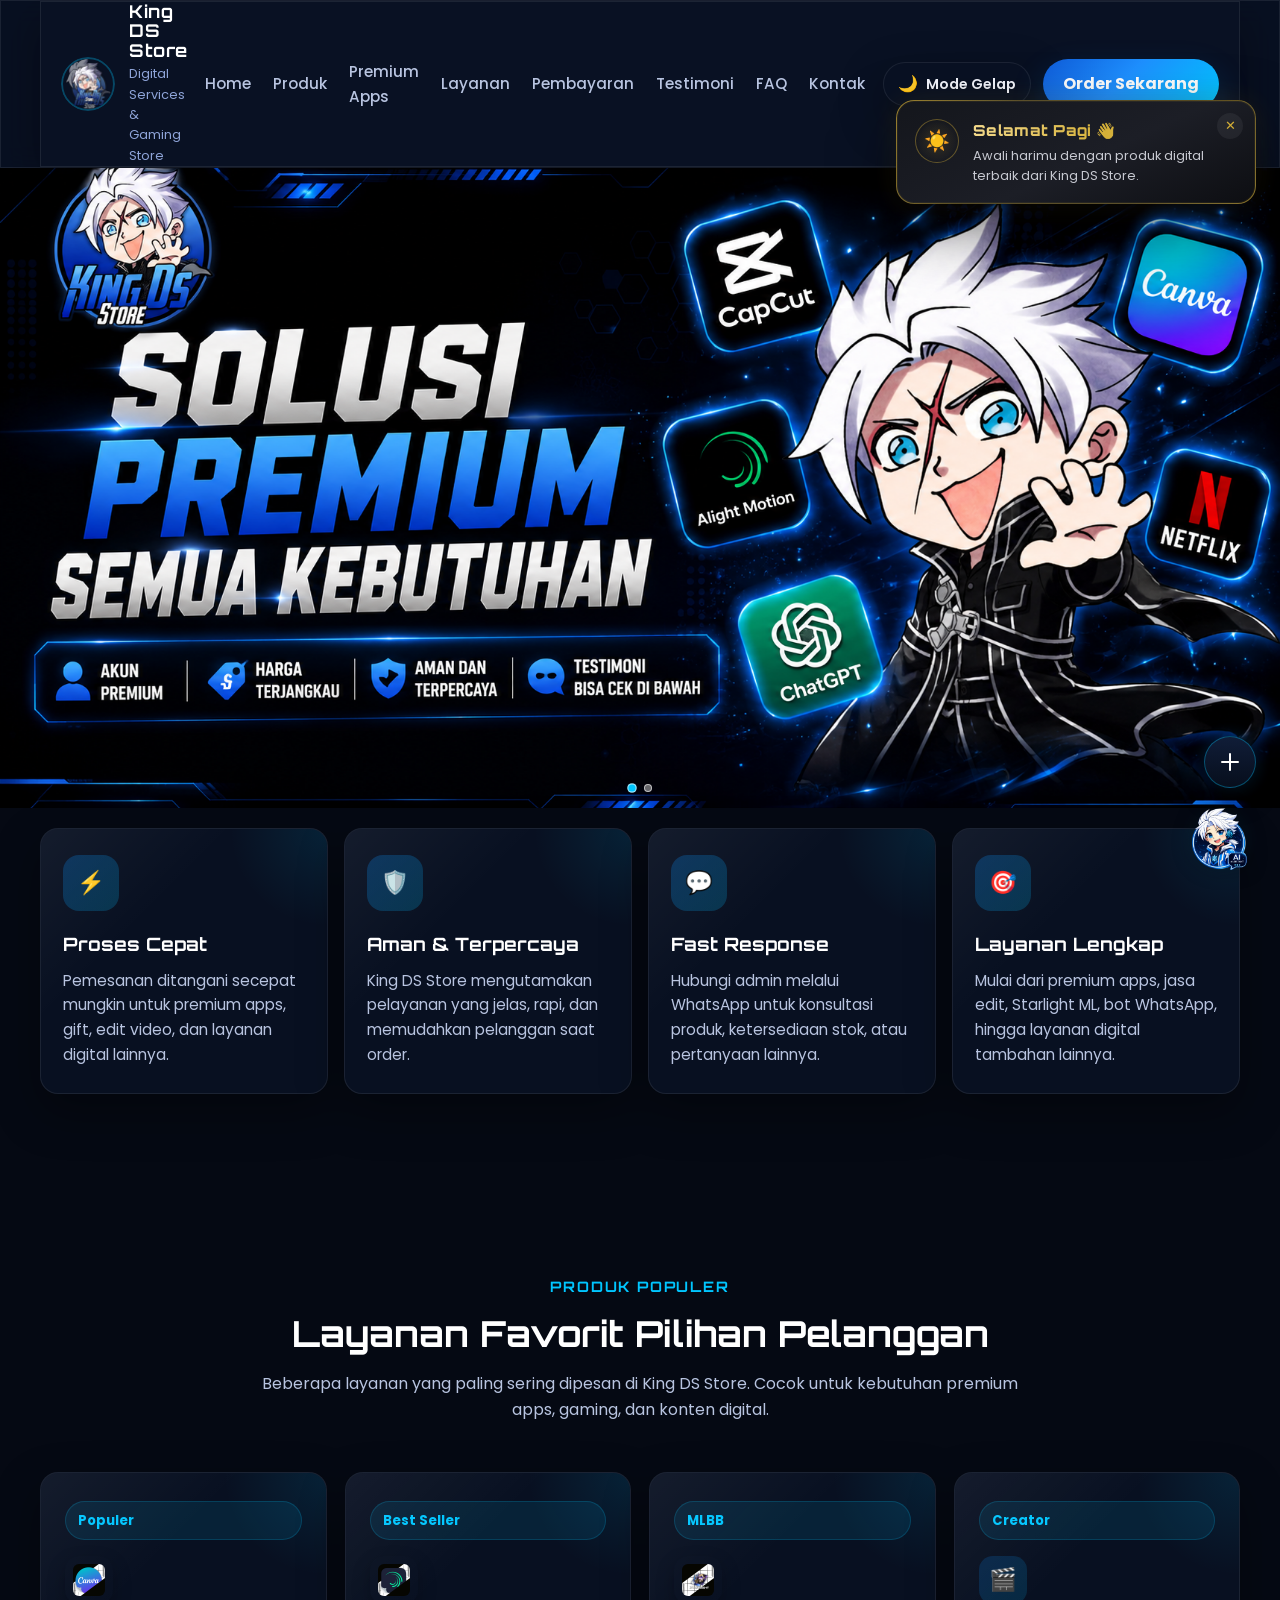
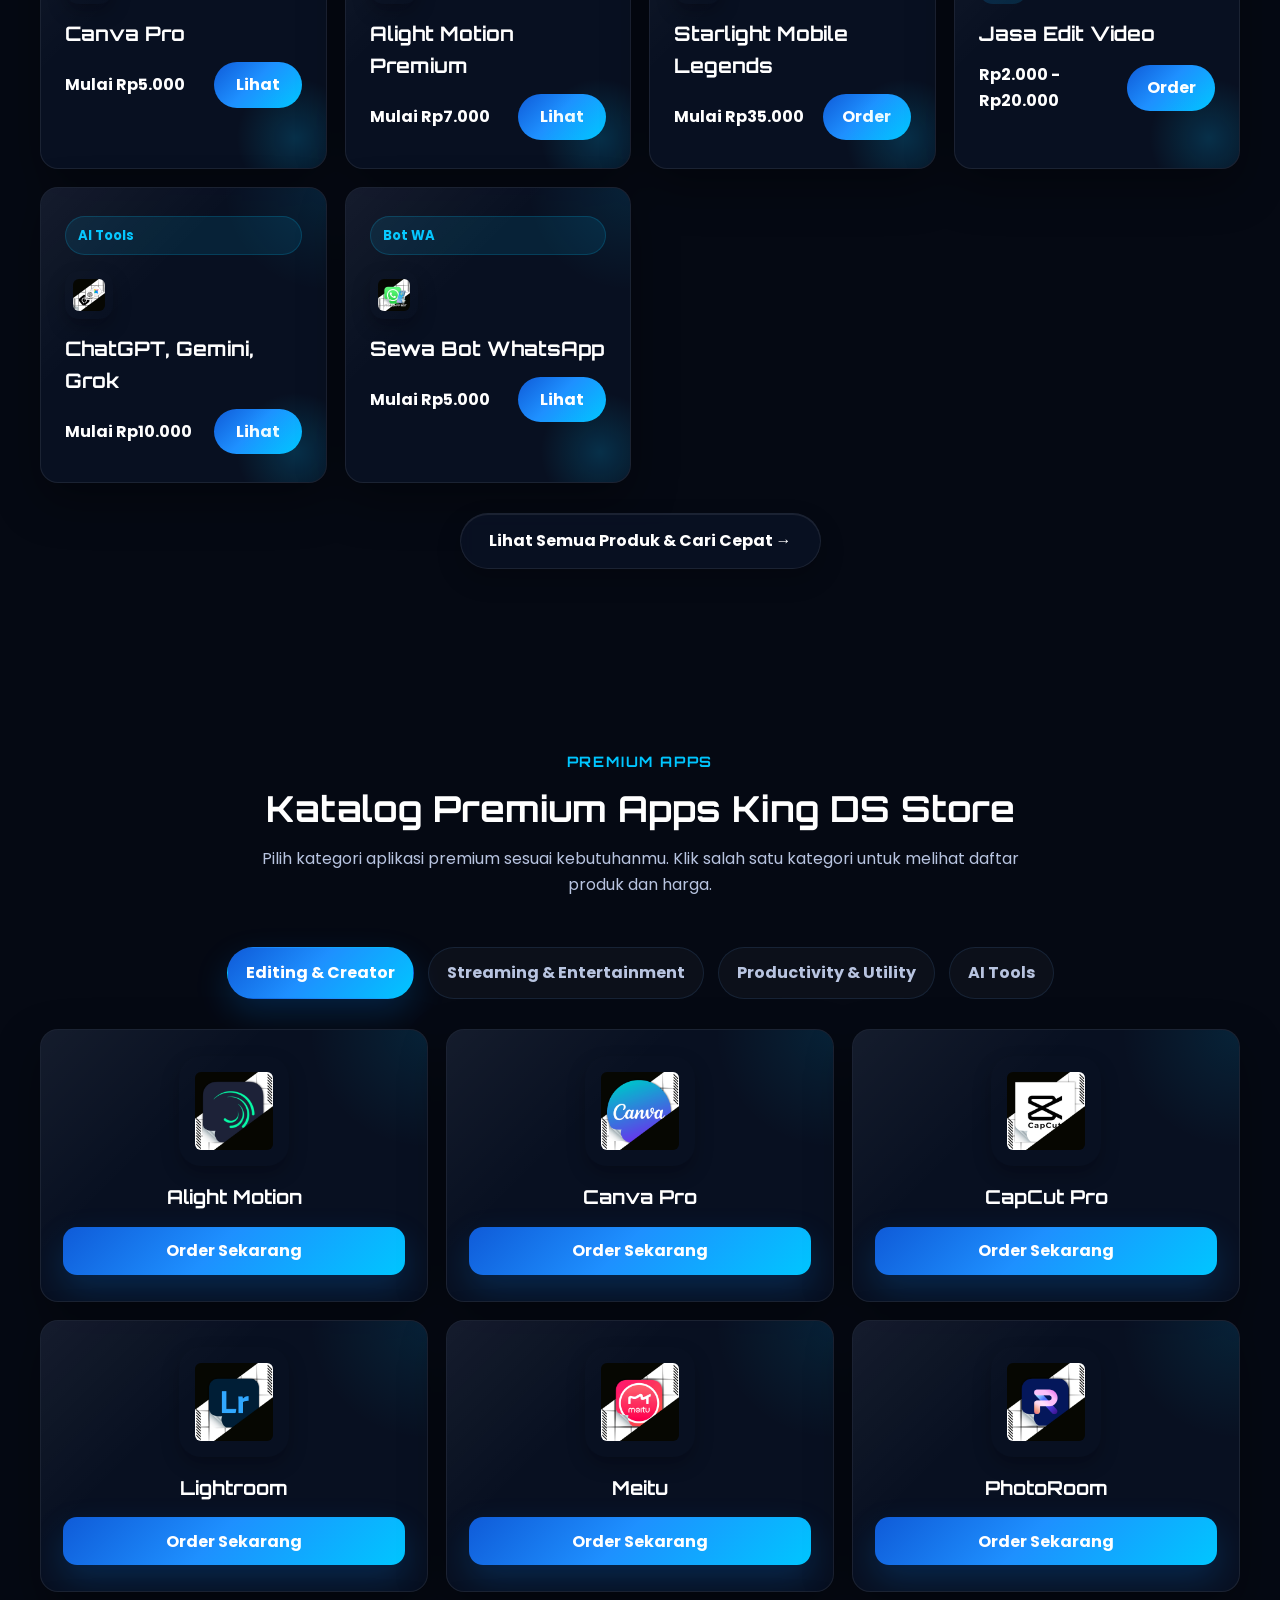
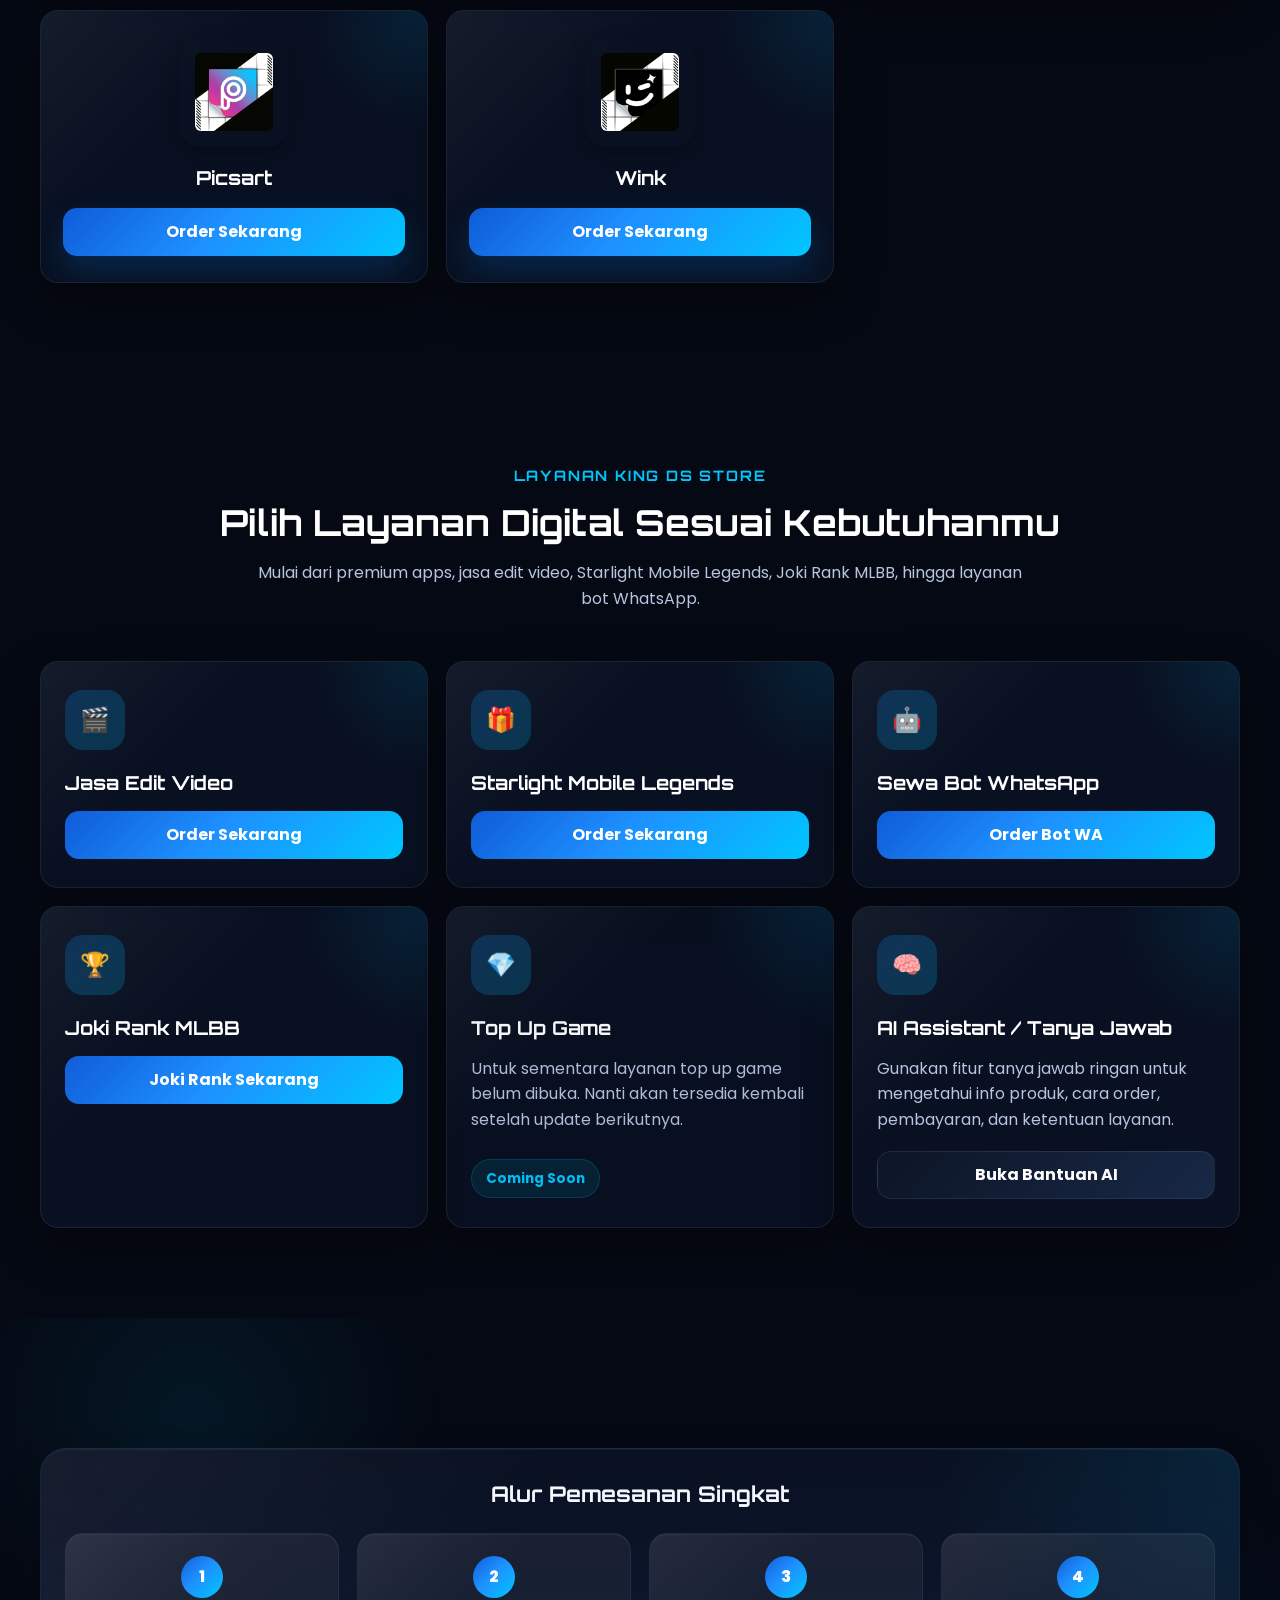
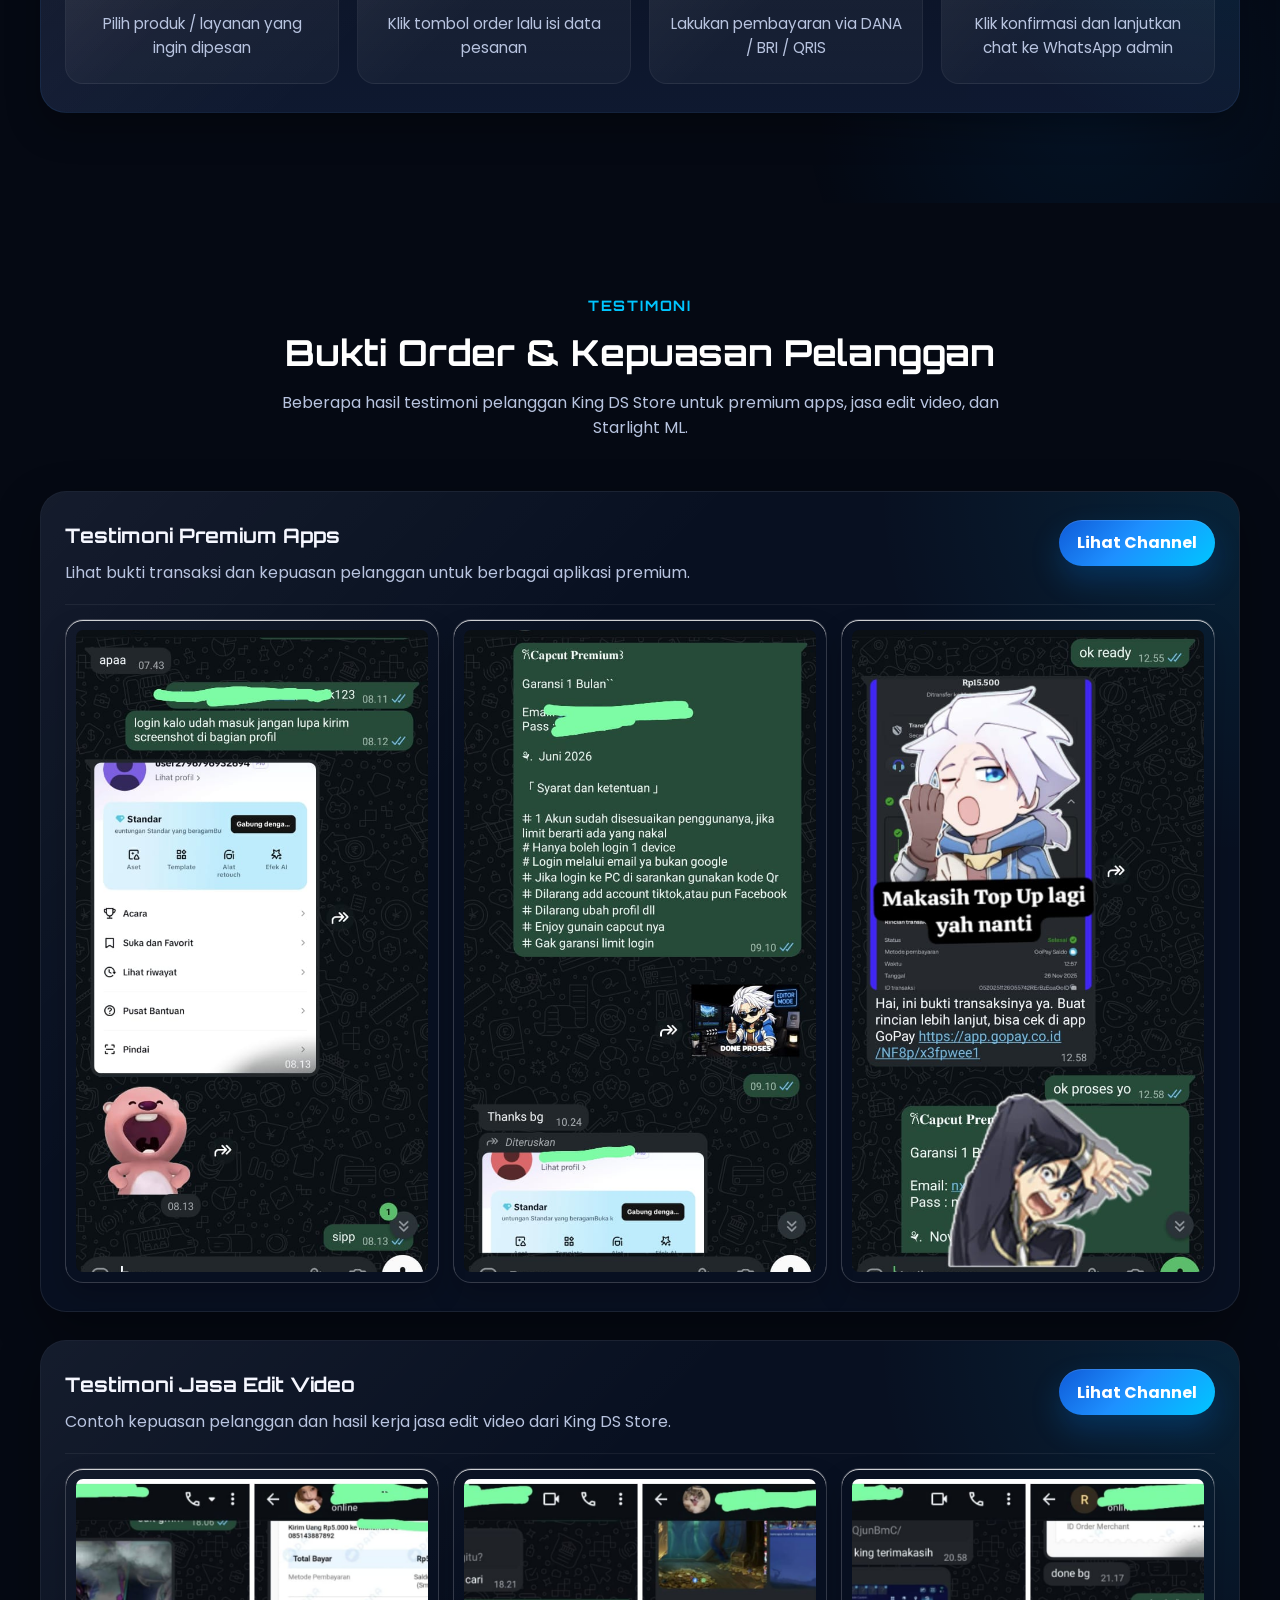
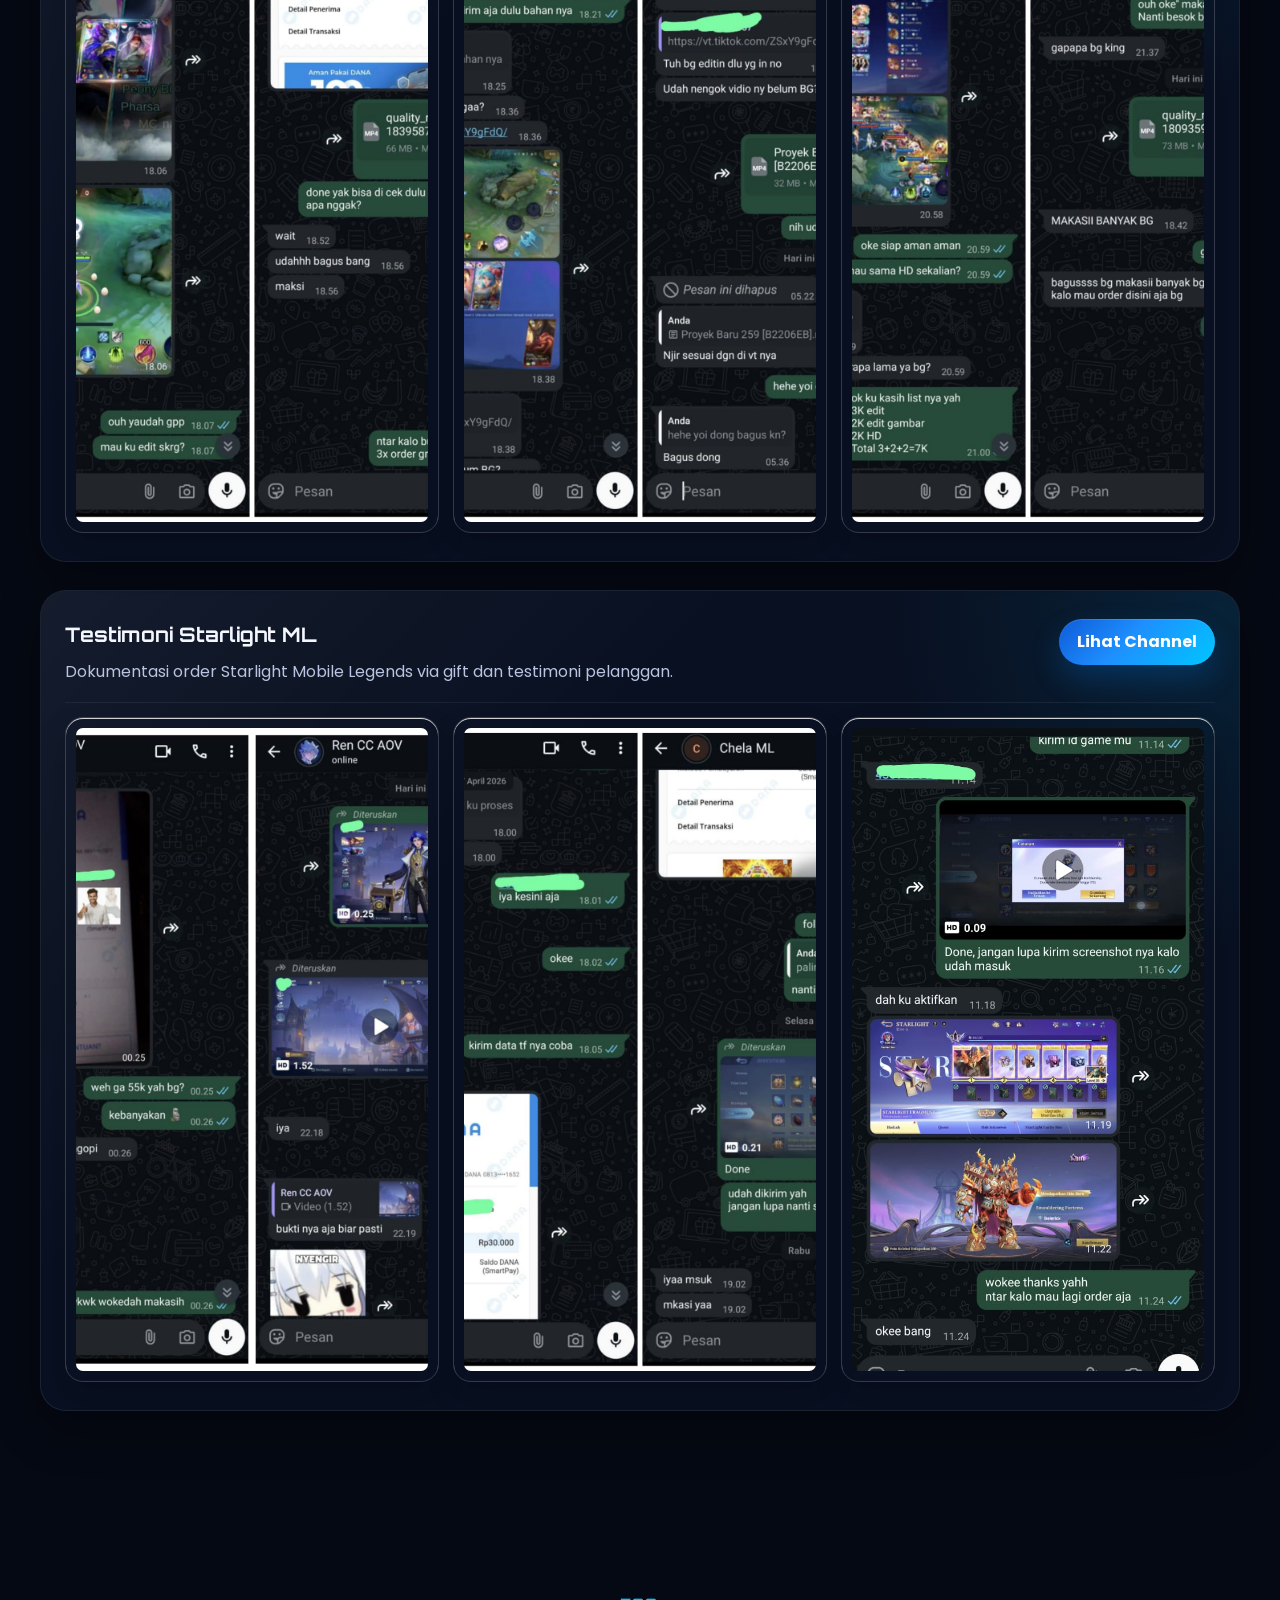
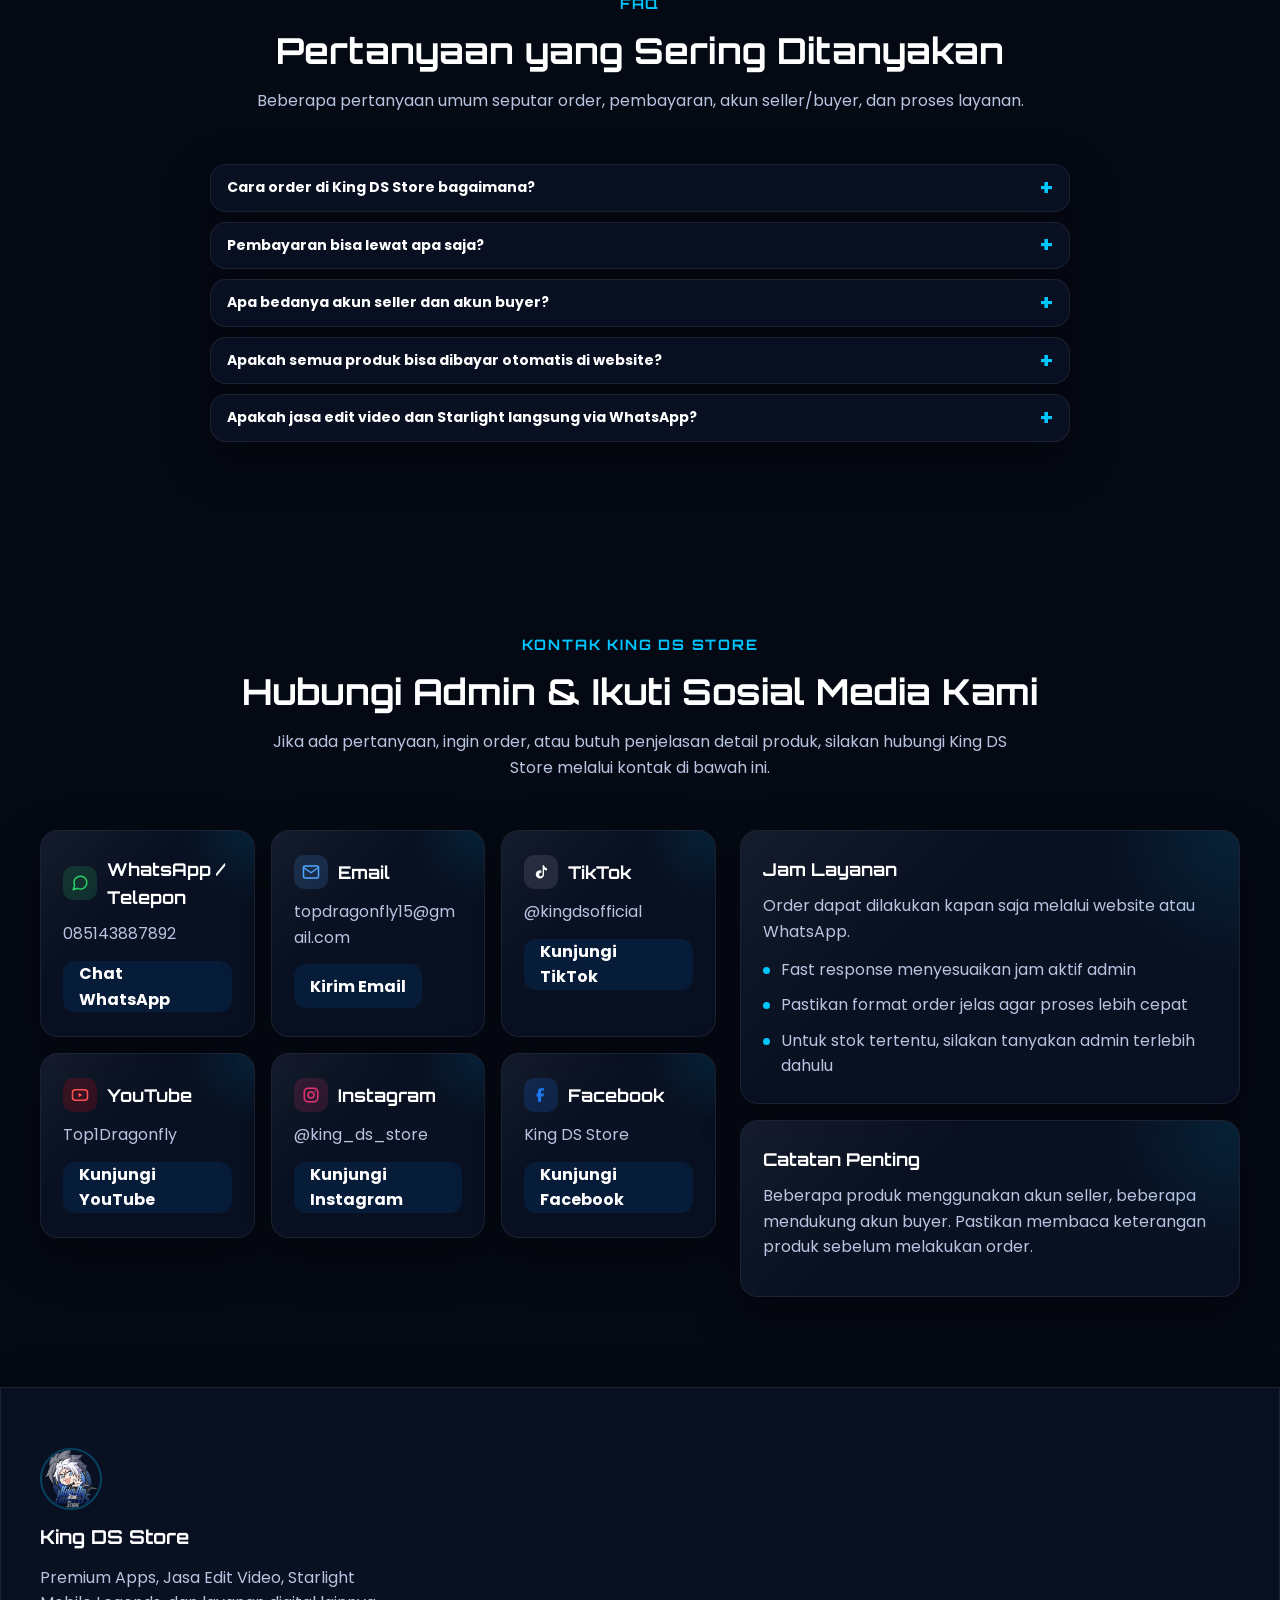
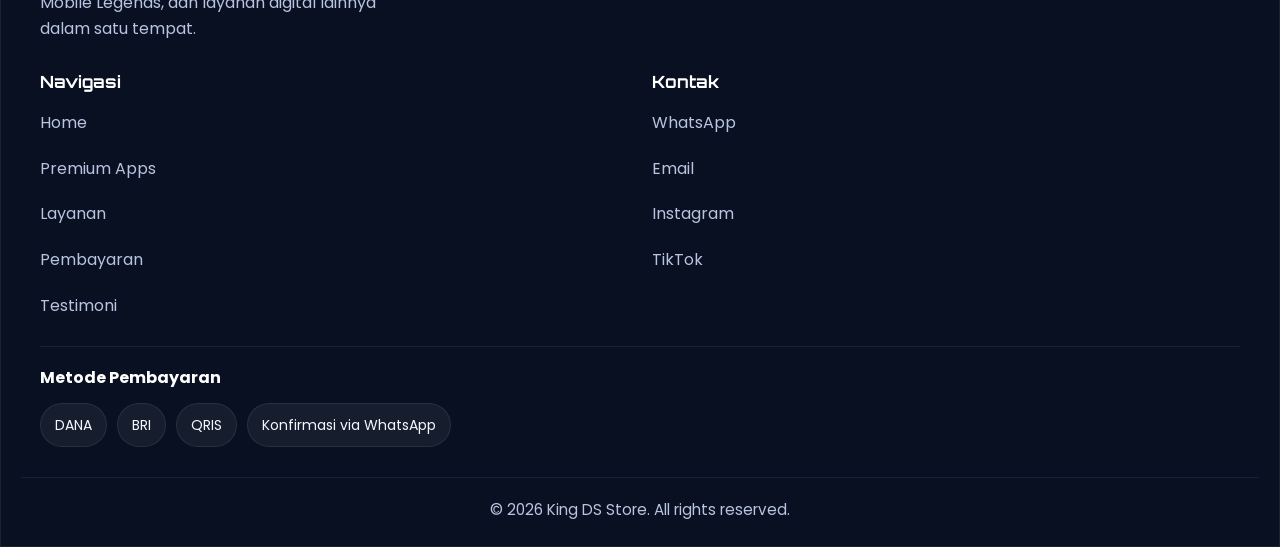
==== commit 52bfdc5c: "ganti gambar produk dan layanan" ====
--- a/index.html
+++ b/index.html
@@ -254,7 +254,7 @@
 
             <div class="product-card">
                 <div class="product-badge">MLBB</div>
-                <img class="product-logo" src="https://logo.clearbit.com/mobilelegends.com" alt="Starlight Mobile Legends logo" loading="lazy">
+                <img class="product-logo" src="images/products/starlight.png" alt="Starlight Mobile Legends logo" loading="lazy">
                 <h3>Starlight Mobile Legends</h3>
                 <div class="product-footer">
                     <span class="product-price">Mulai Rp35.000</span>
@@ -274,7 +274,7 @@
 
             <div class="product-card">
                 <div class="product-badge">AI Tools</div>
-                <img class="product-logo" src="https://logo.clearbit.com/openai.com" alt="ChatGPT, Gemini, Grok logo" loading="lazy">
+                <img class="product-logo" src="images/products/ai-tools.png" alt="ChatGPT, Gemini, Grok logo" loading="lazy">
                 <h3>ChatGPT, Gemini, Grok</h3>
                 <div class="product-footer">
                     <span class="product-price">Mulai Rp10.000</span>
@@ -284,7 +284,7 @@
 
             <div class="product-card">
                 <div class="product-badge">Bot WA</div>
-                <img class="product-logo" src="https://logo.clearbit.com/whatsapp.com" alt="Sewa Bot WhatsApp logo" loading="lazy">
+                <img class="product-logo" src="images/products/bot-wa.png" alt="Sewa Bot WhatsApp logo" loading="lazy">
                 <h3>Sewa Bot WhatsApp</h3>
                 <div class="product-footer">
                     <span class="product-price">Mulai Rp5.000</span>
@@ -389,7 +389,7 @@
                 </div>
 
                 <div class="premium-card">
-                    <img class="premium-logo" src="https://logo.clearbit.com/meitu.com" alt="Meitu logo" loading="lazy">
+                    <img class="premium-logo" src="images/products/meitu.png" alt="Meitu logo" loading="lazy">
                     <h3>Meitu</h3>
                     
                     <a
@@ -405,7 +405,7 @@
                 </div>
 
                 <div class="premium-card">
-                    <img class="premium-logo" src="https://logo.clearbit.com/photoroom.com" alt="PhotoRoom logo" loading="lazy">
+                    <img class="premium-logo" src="images/products/photoroom.png" alt="PhotoRoom logo" loading="lazy">
                     <h3>PhotoRoom</h3>
                     
                     <a
@@ -478,7 +478,7 @@
                 </div>
 
                 <div class="premium-card">
-                    <img class="premium-logo" src="images/products/dramsbox.png" alt="Dramabox logo" loading="lazy">
+                    <img class="premium-logo" src="images/products/dramabox.png" alt="Dramabox logo" loading="lazy">
                     <h3>Dramabox</h3>
 
                     <a href="#" class="premium-order-btn" data-product="Dramabox" data-category="Premium Apps" data-price="Rp20.000"
@@ -677,7 +677,6 @@
             <div class="service-card" id="video-edit">
                 <div class="service-icon">🎬</div>
                 <h3>Jasa Edit Video</h3>
-                <div class="service-price">Mulai Rp2.000 - Rp20.000 / video</div>
                 <a
                     href="#"
                     class="service-action-btn bot-order-btn"
@@ -693,17 +692,13 @@
             <div class="service-card" id="starlight">
                 <div class="service-icon">🎁</div>
                 <h3>Starlight Mobile Legends</h3>
-                <ul class="service-list">
-                    <li>Starlight Member — <strong>Rp35.000</strong></li>
-                    <li>Starlight Premium — <strong>Rp55.000</strong></li>
-                </ul>
                 <a
                     href="#"
                     class="service-action-btn bot-order-btn"
                     data-product="Starlight Mobile Legends"
                     data-category="Starlight Mobile Legends"
                     data-price="Mulai Rp35.000"
-                    data-description="Tersedia Starlight Member dan Starlight Premium dengan proses gift yang aman, cepat, dan praktis."
+                    data-description="Tersedia Starlight Member — Rp35.000 dan Starlight Premium — Rp55.000, dengan proses gift yang aman, cepat, dan praktis."
                 >
                     Order Sekarang
                 </a>
@@ -712,13 +707,6 @@
             <div class="service-card" id="bot-wa">
                 <div class="service-icon">🤖</div>
                 <h3>Sewa Bot WhatsApp</h3>
-                <ul class="service-list">
-                    <li>Sewa bot 1 bulan biasa — <strong>Rp15.000</strong></li>
-                    <li>Sewa bot 1 bulan + 1 user prem — <strong>Rp20.000</strong></li>
-                    <li>Sewa bot 1 bulan + premium grup — <strong>Rp40.000</strong></li>
-                    <li>Premium user limit 1 nomor — <strong>Rp5.000</strong></li>
-                    <li>Premium user limit 2 nomor — <strong>Rp10.000</strong></li>
-                </ul>
                 <a
                     href="#"
                     class="service-action-btn bot-order-btn"
@@ -734,21 +722,13 @@
             <div class="service-card" id="joki-rank">
                 <div class="service-icon">🏆</div>
                 <h3>Joki Rank MLBB</h3>
-                <ul class="service-list">
-                    <li>Grand Master — <strong>Rp3.000</strong></li>
-                    <li>Epic — <strong>Rp4.000</strong></li>
-                    <li>Legend — <strong>Rp5.000</strong></li>
-                    <li>Mythic — <strong>Rp7.000</strong></li>
-                    <li>Honor — <strong>Rp10.000</strong></li>
-                    <li>Glory — <strong>Rp15.000</strong></li>
-                </ul>
                 <a
                     href="#"
                     class="service-action-btn bot-order-btn"
                     data-product="Joki Rank MLBB"
                     data-category="Joki Rank MLBB"
                     data-price="Mulai Rp3.000 / bintang"
-                    data-description="Joki Rank MLBB per bintang. Order 3x bonus 1 video montage jj, order 5x bonus 2 video jj."
+                    data-description-image="images/layanan/joki-rank-mlbb.png"
                 >
                     Joki Rank Sekarang
                 </a>
